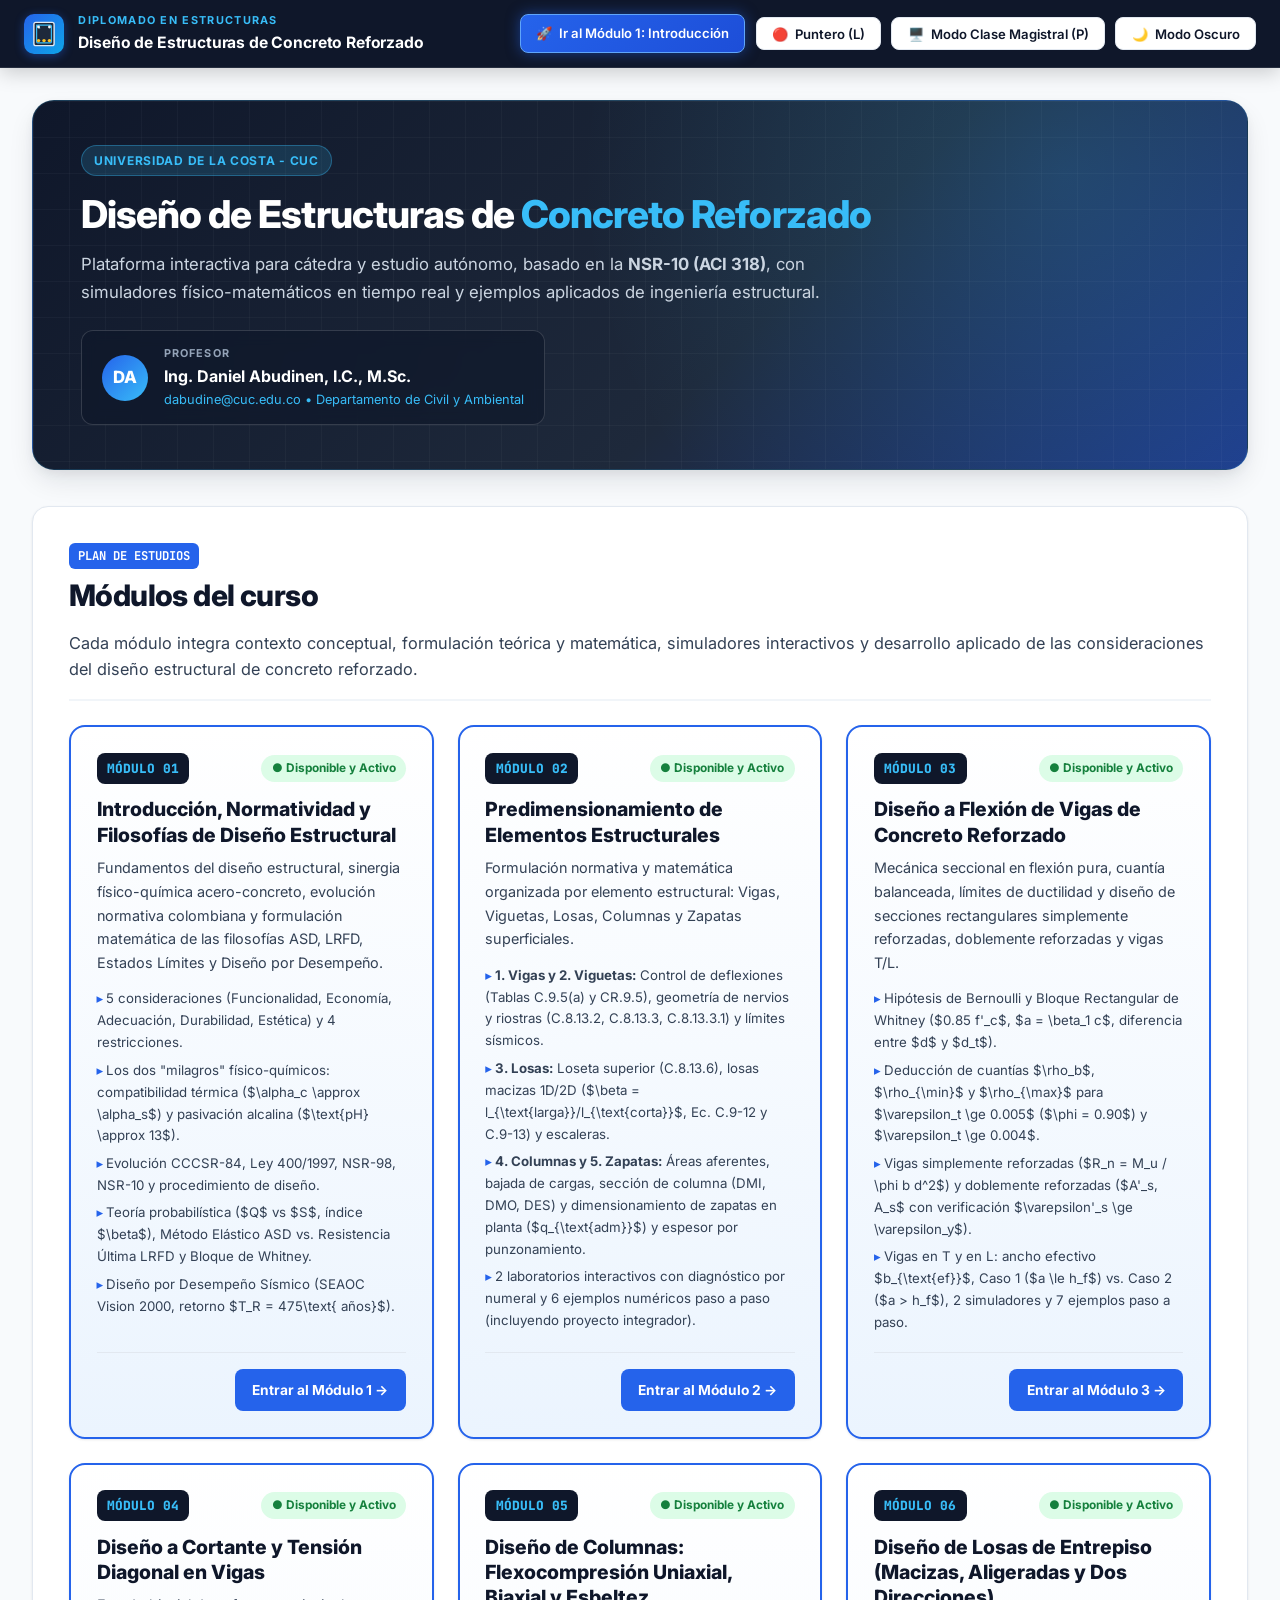
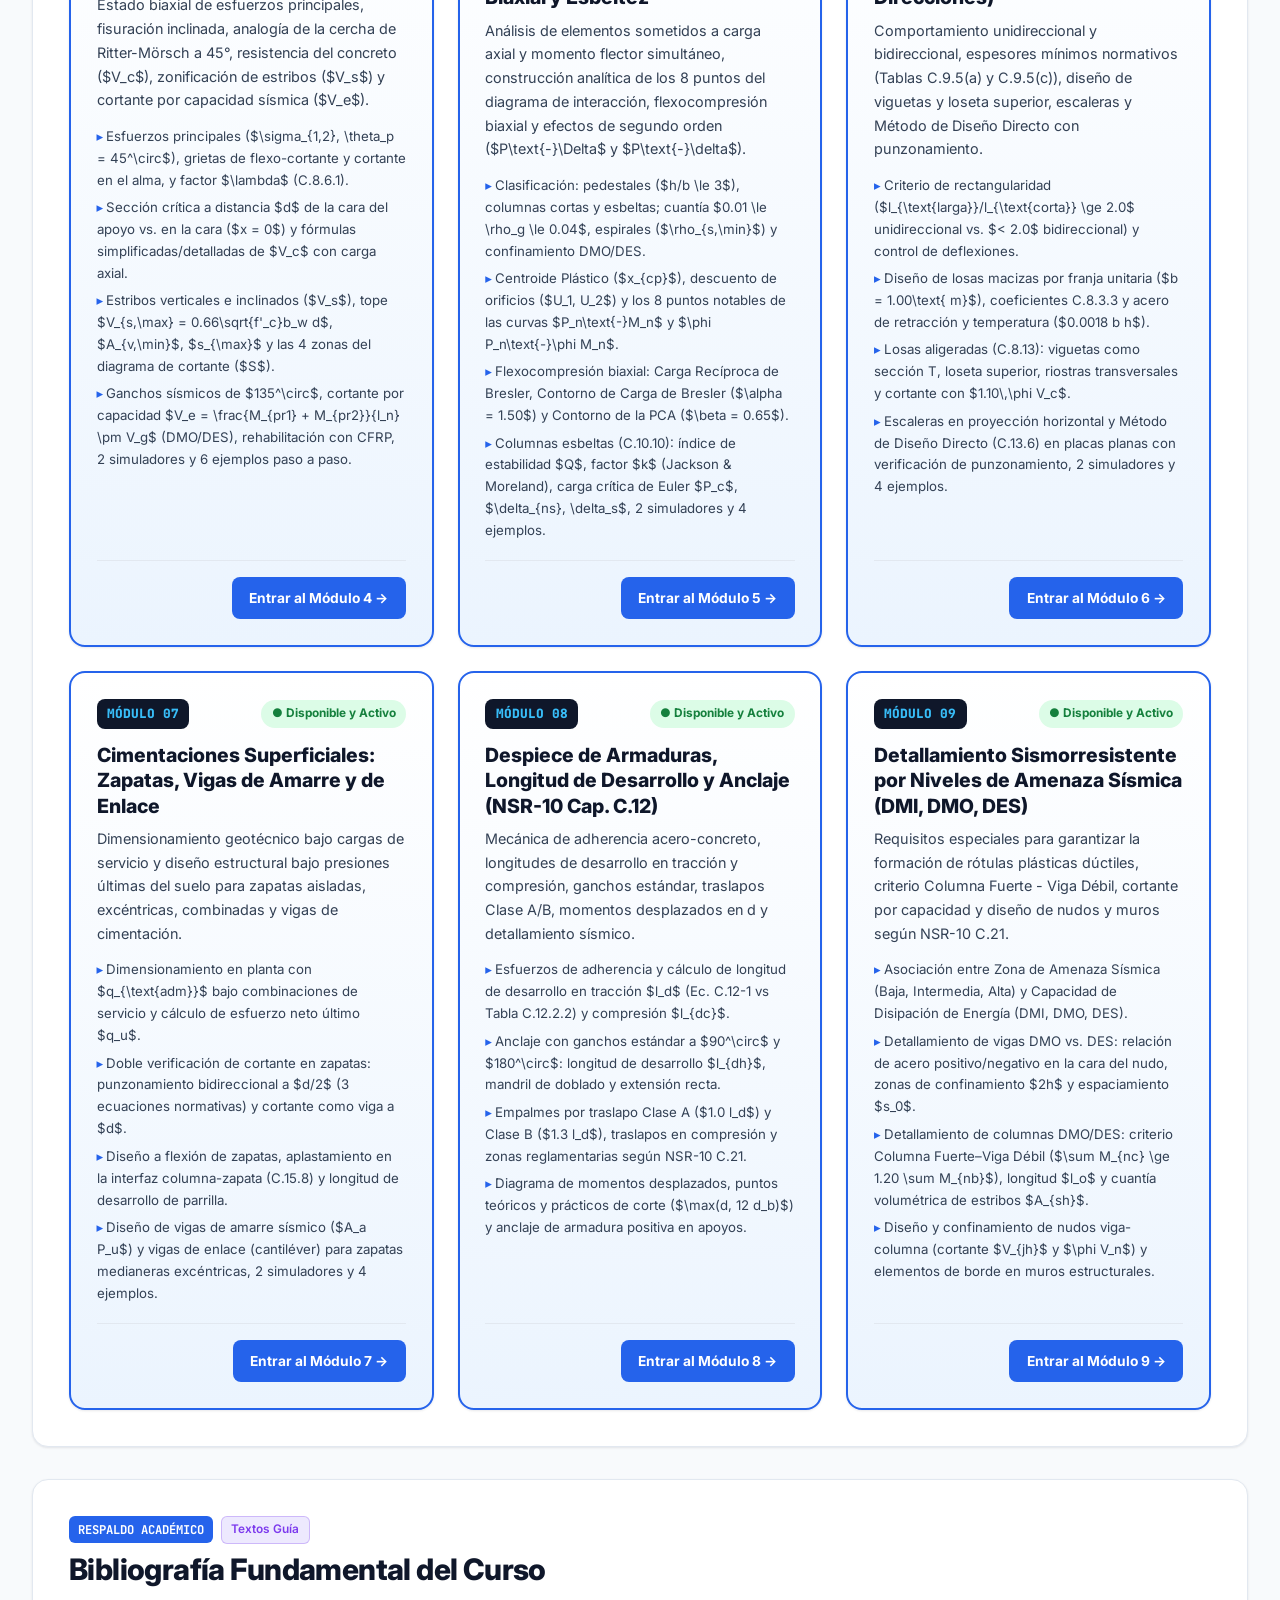
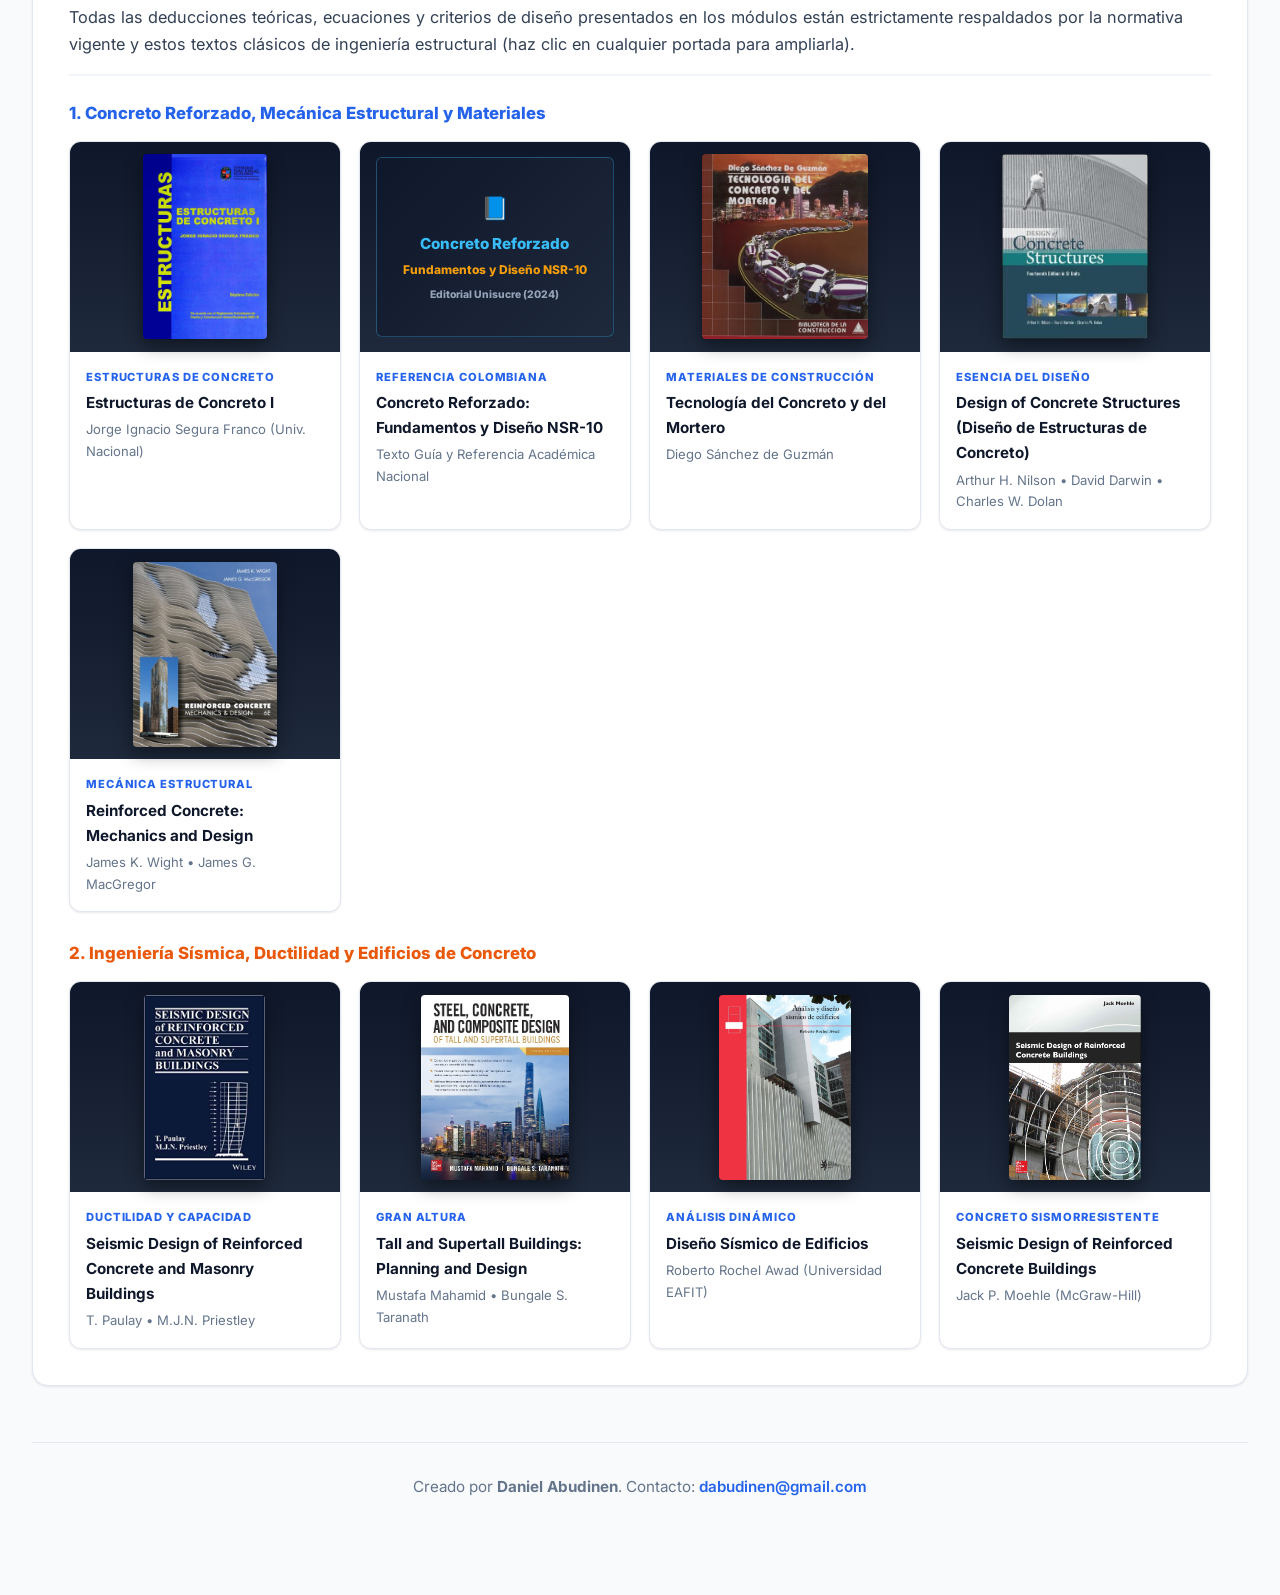
==== index.html @ afd96738 "Mejoras en Módulos 3 y 4" ====
<!DOCTYPE html>
<html lang="es">
<head>
  <meta charset="UTF-8" />
  <meta name="viewport" content="width=device-width, initial-scale=1.0" />
  <title>Diplomado en Diseño Estructural de Concreto Reforzado | Prof. Daniel Abudinen</title>
  <!-- Google Fonts: Inter & JetBrains Mono -->
  <link rel="preconnect" href="https://fonts.googleapis.com" />
  <link rel="preconnect" href="https://fonts.gstatic.com" crossorigin />
  <link href="https://fonts.googleapis.com/css2?family=Inter:wght@400;500;600;700;800&family=JetBrains+Mono:wght@500;700&display=swap" rel="stylesheet" />
  <!-- KaTeX para ecuaciones matemáticas tipográficas -->
  <link rel="stylesheet" href="https://cdn.jsdelivr.net/npm/katex@0.16.11/dist/katex.min.css" />
  <script defer src="https://cdn.jsdelivr.net/npm/katex@0.16.11/dist/katex.min.js"></script>
  <script defer src="https://cdn.jsdelivr.net/npm/katex@0.16.11/dist/contrib/auto-render.min.js"></script>
  <!-- Estilos del Sistema de Diseño -->
  <link rel="stylesheet" href="assets/css/styles.css" />
  <!-- Favicon e Iconografía Web -->
  <link rel="icon" type="image/png" sizes="32x32" href="[data-uri]" />
  <link rel="icon" type="image/png" sizes="32x32" href="assets/img/favicon-32x32.png?v=3" />
  <link rel="icon" type="image/png" sizes="16x16" href="assets/img/favicon-16x16.png?v=3" />
  <link rel="icon" type="image/svg+xml" href="assets/img/favicon.svg?v=3" />
  <link rel="apple-touch-icon" sizes="180x180" href="assets/img/apple-touch-icon.png?v=3" />
  <link rel="shortcut icon" href="favicon.ico?v=3" />
</head>
<body>
  <div id="reading-progress" class="reading-progress"></div>

  <!-- BARRA SUPERIOR GLOBAL -->
  <header class="topbar">
    <div class="topbar-brand">
      <div class="topbar-logo" title="Sección de Viga de Concreto Reforzado">
        <svg width="28" height="28" viewBox="0 0 36 36" fill="none" xmlns="http://www.w3.org/2000/svg">
          <!-- Contorno de concreto de la viga -->
          <rect x="5" y="3" width="26" height="30" rx="2.5" fill="#1E293B" stroke="#E2E8F0" stroke-width="1.8"/>
          <!-- Estribo de confinamiento -->
          <rect x="8.5" y="6.5" width="19" height="23" rx="1.5" stroke="#38BDF8" stroke-width="1.5"/>
          <!-- Gancho sísmico a 135° -->
          <line x1="8.5" y1="6.5" x2="12.5" y2="10.5" stroke="#38BDF8" stroke-width="1.5" stroke-linecap="round"/>
          <!-- Barras superiores (compresión) -->
          <circle cx="11" cy="9" r="1.8" fill="#F8FAFC"/>
          <circle cx="25" cy="9" r="1.8" fill="#F8FAFC"/>
          <!-- Barras inferiores (tracción) -->
          <circle cx="11" cy="26.5" r="2.2" fill="#FBBF24"/>
          <circle cx="18" cy="26.5" r="2.2" fill="#FBBF24"/>
          <circle cx="25" cy="26.5" r="2.2" fill="#FBBF24"/>
        </svg>
      </div>
      <div class="topbar-title-group">
        <span class="topbar-eyebrow">Diplomado en Estructuras</span>
        <span class="topbar-title">Diseño de Estructuras de Concreto Reforzado</span>
      </div>
    </div>
    <div class="topbar-actions">
      <a href="modulos/modulo-01-introduccion.html" class="btn-control active-mode">
        <span>🚀</span> Ir al Módulo 1: Introducción
      </a>
      <button id="btn-laser" class="btn-control" onclick="toggleLaser()" title="Puntero láser para clase (Tecla L)">
        <span>🔴</span> Puntero (L)
      </button>
      <button id="btn-presentation" class="btn-control" onclick="togglePresentationMode()" title="Activar vista de láminas para proyector (Tecla P)">
        <span>🖥️</span> Modo Clase Magistral (P)
      </button>
      <button id="btn-theme" class="btn-control" onclick="toggleTheme()">
        <span>🌙</span> Modo Oscuro
      </button>
    </div>
  </header>

  <main class="hub-container">
    <!-- HERO INSTITUCIONAL -->
    <section class="hero-banner">
      <div class="hero-grid hero-single">
        <div>
          <div class="hero-badge-row">
            <span class="hero-badge">Universidad de la Costa - CUC</span>
          </div>
          <h1 class="hero-title">
            Diseño de Estructuras de <span>Concreto Reforzado</span>
          </h1>
          <p class="hero-subtitle">
            Plataforma interactiva para cátedra y estudio autónomo, basado en la <strong>NSR-10 (ACI 318)</strong>, con simuladores físico-matemáticos en tiempo real y ejemplos aplicados de ingeniería estructural.
          </p>
          <div style="display: flex; flex-wrap: wrap; gap: 1rem; align-items: center;">
            <div class="professor-card">
              <div class="professor-avatar">DA</div>
              <div class="professor-info">
                <span class="professor-label">Profesor</span>
                <span class="professor-name">Ing. Daniel Abudinen, I.C., M.Sc.</span>
                <span class="professor-inst">dabudine@cuc.edu.co • Departamento de Civil y Ambiental</span>
              </div>
            </div>
          </div>
        </div>
      </div>
    </section>

    <!-- MAPA CURRICULAR DE LOS 9 MÓDULOS -->
    <section class="lesson-section" id="modulos-curso">
      <div class="section-header">
        <div>
          <div class="section-tag-row">
            <span class="section-num-badge">PLAN DE ESTUDIOS</span>
          </div>
          <h2 class="section-title">Módulos del curso</h2>
          <p class="section-lead" style="margin-bottom: 0;">
            Cada módulo integra contexto conceptual, formulación teórica y matemática, simuladores interactivos y desarrollo aplicado de las consideraciones del diseño estructural de concreto reforzado.
          </p>
        </div>
        
      </div>

      <div class="modules-grid">
        <!-- MÓDULO 1 -->
        <article class="module-card featured">
          <div>
            <div class="module-card-top">
              <span class="module-number">MÓDULO 01</span>
              <span class="module-status status-ready">● Disponible y Activo</span>
            </div>
            <h3 class="module-card-title" style="margin-top: 0.85rem;">
              Introducción, Normatividad y Filosofías de Diseño Estructural
            </h3>
            <p class="module-card-desc" style="margin: 0.5rem 0 0.85rem;">
              Fundamentos del diseño estructural, sinergia físico-química acero-concreto, evolución normativa colombiana y formulación matemática de las filosofías ASD, LRFD, Estados Límites y Diseño por Desempeño.
            </p>
            <ul class="module-topics">
              <li>5 consideraciones (Funcionalidad, Economía, Adecuación, Durabilidad, Estética) y 4 restricciones.</li>
              <li>Los dos "milagros" físico-químicos: compatibilidad térmica ($\alpha_c \approx \alpha_s$) y pasivación alcalina ($\text{pH} \approx 13$).</li>
              <li>Evolución CCCSR-84, Ley 400/1997, NSR-98, NSR-10 y procedimiento de diseño.</li>
              <li>Teoría probabilística ($Q$ vs $S$, índice $\beta$), Método Elástico ASD vs. Resistencia Última LRFD y Bloque de Whitney.</li>
              <li>Diseño por Desempeño Sísmico (SEAOC Vision 2000, retorno $T_R = 475\text{ años}$).</li>
            </ul>
          </div>
          <div class="module-card-footer" style="justify-content: flex-end;">
            <a href="modulos/modulo-01-introduccion.html" class="btn-primary">Entrar al Módulo 1 →</a>
          </div>
        </article>

        <!-- MÓDULO 2 -->
        <article class="module-card featured">
          <div>
            <div class="module-card-top">
              <span class="module-number">MÓDULO 02</span>
              <span class="module-status status-ready">● Disponible y Activo</span>
            </div>
            <h3 class="module-card-title" style="margin-top: 0.85rem;">
              Predimensionamiento de Elementos Estructurales
            </h3>
            <p class="module-card-desc" style="margin: 0.5rem 0 0.85rem;">
              Formulación normativa y matemática organizada por elemento estructural: Vigas, Viguetas, Losas, Columnas y Zapatas superficiales.
            </p>
            <ul class="module-topics">
              <li><strong>1. Vigas y 2. Viguetas:</strong> Control de deflexiones (Tablas C.9.5(a) y CR.9.5), geometría de nervios y riostras (C.8.13.2, C.8.13.3, C.8.13.3.1) y límites sísmicos.</li>
              <li><strong>3. Losas:</strong> Loseta superior (C.8.13.6), losas macizas 1D/2D ($\beta = l_{\text{larga}}/l_{\text{corta}}$, Ec. C.9-12 y C.9-13) y escaleras.</li>
              <li><strong>4. Columnas y 5. Zapatas:</strong> Áreas aferentes, bajada de cargas, sección de columna (DMI, DMO, DES) y dimensionamiento de zapatas en planta ($q_{\text{adm}}$) y espesor por punzonamiento.</li>
              <li>2 laboratorios interactivos con diagnóstico por numeral y 6 ejemplos numéricos paso a paso (incluyendo proyecto integrador).</li>
            </ul>
          </div>
          <div class="module-card-footer" style="justify-content: flex-end;">
            <a href="modulos/modulo-02-predimensionamiento.html" class="btn-primary">Entrar al Módulo 2 →</a>
          </div>
        </article>

        <!-- MÓDULO 3 -->
        <article class="module-card featured">
          <div>
            <div class="module-card-top">
              <span class="module-number">MÓDULO 03</span>
              <span class="module-status status-ready">● Disponible y Activo</span>
            </div>
            <h3 class="module-card-title" style="margin-top: 0.85rem;">
              Diseño a Flexión de Vigas de Concreto Reforzado
            </h3>
            <p class="module-card-desc" style="margin: 0.5rem 0 0.85rem;">
              Mecánica seccional en flexión pura, cuantía balanceada, límites de ductilidad y diseño de secciones rectangulares simplemente reforzadas, doblemente reforzadas y vigas T/L.
            </p>
            <ul class="module-topics">
              <li>Hipótesis de Bernoulli y Bloque Rectangular de Whitney ($0.85 f'_c$, $a = \beta_1 c$, diferencia entre $d$ y $d_t$).</li>
              <li>Deducción de cuantías $\rho_b$, $\rho_{\min}$ y $\rho_{\max}$ para $\varepsilon_t \ge 0.005$ ($\phi = 0.90$) y $\varepsilon_t \ge 0.004$.</li>
              <li>Vigas simplemente reforzadas ($R_n = M_u / \phi b d^2$) y doblemente reforzadas ($A'_s, A_s$ con verificación $\varepsilon'_s \ge \varepsilon_y$).</li>
              <li>Vigas en T y en L: ancho efectivo $b_{\text{ef}}$, Caso 1 ($a \le h_f$) vs. Caso 2 ($a > h_f$), 2 simuladores y 7 ejemplos paso a paso.</li>
            </ul>
          </div>
          <div class="module-card-footer" style="justify-content: flex-end;">
            <a href="modulos/modulo-03-flexion-vigas.html" class="btn-primary">Entrar al Módulo 3 →</a>
          </div>
        </article>

        <!-- MÓDULO 4 -->
        <article class="module-card featured">
          <div>
            <div class="module-card-top">
              <span class="module-number">MÓDULO 04</span>
              <span class="module-status status-ready">● Disponible y Activo</span>
            </div>
            <h3 class="module-card-title" style="margin-top: 0.85rem;">
              Diseño a Cortante y Tensión Diagonal en Vigas
            </h3>
            <p class="module-card-desc" style="margin: 0.5rem 0 0.85rem;">
              Estado biaxial de esfuerzos principales, fisuración inclinada, analogía de la cercha de Ritter-Mörsch a 45°, resistencia del concreto ($V_c$), zonificación de estribos ($V_s$) y cortante por capacidad sísmica ($V_e$).
            </p>
            <ul class="module-topics">
              <li>Esfuerzos principales ($\sigma_{1,2}, \theta_p = 45^\circ$), grietas de flexo-cortante y cortante en el alma, y factor $\lambda$ (C.8.6.1).</li>
              <li>Sección crítica a distancia $d$ de la cara del apoyo vs. en la cara ($x = 0$) y fórmulas simplificadas/detalladas de $V_c$ con carga axial.</li>
              <li>Estribos verticales e inclinados ($V_s$), tope $V_{s,\max} = 0.66\sqrt{f'_c}b_w d$, $A_{v,\min}$, $s_{\max}$ y las 4 zonas del diagrama de cortante ($S$).</li>
              <li>Ganchos sísmicos de $135^\circ$, cortante por capacidad $V_e = \frac{M_{pr1} + M_{pr2}}{l_n} \pm V_g$ (DMO/DES), rehabilitación con CFRP, 2 simuladores y 6 ejemplos paso a paso.</li>
            </ul>
          </div>
          <div class="module-card-footer" style="justify-content: flex-end;">
            <a href="modulos/modulo-04-cortante-vigas.html" class="btn-primary">Entrar al Módulo 4 →</a>
          </div>
        </article>

        <!-- MÓDULO 5 -->
        <article class="module-card featured">
          <div>
            <div class="module-card-top">
              <span class="module-number">MÓDULO 05</span>
              <span class="module-status status-ready">● Disponible y Activo</span>
            </div>
            <h3 class="module-card-title" style="margin-top: 0.85rem;">
              Diseño de Columnas: Flexocompresión Uniaxial, Biaxial y Esbeltez
            </h3>
            <p class="module-card-desc" style="margin: 0.5rem 0 0.85rem;">
              Análisis de elementos sometidos a carga axial y momento flector simultáneo, construcción analítica de los 8 puntos del diagrama de interacción, flexocompresión biaxial y efectos de segundo orden ($P\text{-}\Delta$ y $P\text{-}\delta$).
            </p>
            <ul class="module-topics">
              <li>Clasificación: pedestales ($h/b \le 3$), columnas cortas y esbeltas; cuantía $0.01 \le \rho_g \le 0.04$, espirales ($\rho_{s,\min}$) y confinamiento DMO/DES.</li>
              <li>Centroide Plástico ($x_{cp}$), descuento de orificios ($U_1, U_2$) y los 8 puntos notables de las curvas $P_n\text{-}M_n$ y $\phi P_n\text{-}\phi M_n$.</li>
              <li>Flexocompresión biaxial: Carga Recíproca de Bresler, Contorno de Carga de Bresler ($\alpha = 1.50$) y Contorno de la PCA ($\beta = 0.65$).</li>
              <li>Columnas esbeltas (C.10.10): índice de estabilidad $Q$, factor $k$ (Jackson &amp; Moreland), carga crítica de Euler $P_c$, $\delta_{ns}, \delta_s$, 2 simuladores y 4 ejemplos.</li>
            </ul>
          </div>
          <div class="module-card-footer" style="justify-content: flex-end;">
            <a href="modulos/modulo-05-columnas.html" class="btn-primary">Entrar al Módulo 5 →</a>
          </div>
        </article>

        <!-- MÓDULO 6 -->
        <article class="module-card featured">
          <div>
            <div class="module-card-top">
              <span class="module-number">MÓDULO 06</span>
              <span class="module-status status-ready">● Disponible y Activo</span>
            </div>
            <h3 class="module-card-title" style="margin-top: 0.85rem;">
              Diseño de Losas de Entrepiso (Macizas, Aligeradas y Dos Direcciones)
            </h3>
            <p class="module-card-desc" style="margin: 0.5rem 0 0.85rem;">
              Comportamiento unidireccional y bidireccional, espesores mínimos normativos (Tablas C.9.5(a) y C.9.5(c)), diseño de viguetas y loseta superior, escaleras y Método de Diseño Directo con punzonamiento.
            </p>
            <ul class="module-topics">
              <li>Criterio de rectangularidad ($l_{\text{larga}}/l_{\text{corta}} \ge 2.0$ unidireccional vs. $< 2.0$ bidireccional) y control de deflexiones.</li>
              <li>Diseño de losas macizas por franja unitaria ($b = 1.00\text{ m}$), coeficientes C.8.3.3 y acero de retracción y temperatura ($0.0018 b h$).</li>
              <li>Losas aligeradas (C.8.13): viguetas como sección T, loseta superior, riostras transversales y cortante con $1.10\,\phi V_c$.</li>
              <li>Escaleras en proyección horizontal y Método de Diseño Directo (C.13.6) en placas planas con verificación de punzonamiento, 2 simuladores y 4 ejemplos.</li>
            </ul>
          </div>
          <div class="module-card-footer" style="justify-content: flex-end;">
            <a href="modulos/modulo-06-losas.html" class="btn-primary">Entrar al Módulo 6 →</a>
          </div>
        </article>

        <!-- MÓDULO 7 -->
        <article class="module-card featured">
          <div>
            <div class="module-card-top">
              <span class="module-number">MÓDULO 07</span>
              <span class="module-status status-ready">● Disponible y Activo</span>
            </div>
            <h3 class="module-card-title" style="margin-top: 0.85rem;">
              Cimentaciones Superficiales: Zapatas, Vigas de Amarre y de Enlace
            </h3>
            <p class="module-card-desc" style="margin: 0.5rem 0 0.85rem;">
              Dimensionamiento geotécnico bajo cargas de servicio y diseño estructural bajo presiones últimas del suelo para zapatas aisladas, excéntricas, combinadas y vigas de cimentación.
            </p>
            <ul class="module-topics">
              <li>Dimensionamiento en planta con $q_{\text{adm}}$ bajo combinaciones de servicio y cálculo de esfuerzo neto último $q_u$.</li>
              <li>Doble verificación de cortante en zapatas: punzonamiento bidireccional a $d/2$ (3 ecuaciones normativas) y cortante como viga a $d$.</li>
              <li>Diseño a flexión de zapatas, aplastamiento en la interfaz columna-zapata (C.15.8) y longitud de desarrollo de parrilla.</li>
              <li>Diseño de vigas de amarre sísmico ($A_a P_u$) y vigas de enlace (cantiléver) para zapatas medianeras excéntricas, 2 simuladores y 4 ejemplos.</li>
            </ul>
          </div>
          <div class="module-card-footer" style="justify-content: flex-end;">
            <a href="modulos/modulo-07-cimentaciones.html" class="btn-primary">Entrar al Módulo 7 →</a>
          </div>
        </article>

        <!-- MÓDULO 8 -->
        <article class="module-card featured">
          <div>
            <div class="module-card-top">
              <span class="module-number">MÓDULO 08</span>
              <span class="module-status status-ready">● Disponible y Activo</span>
            </div>
            <h3 class="module-card-title" style="margin-top: 0.85rem;">
              Despiece de Armaduras, Longitud de Desarrollo y Anclaje (NSR-10 Cap. C.12)
            </h3>
            <p class="module-card-desc" style="margin: 0.5rem 0 0.85rem;">
              Mecánica de adherencia acero-concreto, longitudes de desarrollo en tracción y compresión, ganchos estándar, traslapos Clase A/B, momentos desplazados en d y detallamiento sísmico.
            </p>
            <ul class="module-topics">
              <li>Esfuerzos de adherencia y cálculo de longitud de desarrollo en tracción $l_d$ (Ec. C.12-1 vs Tabla C.12.2.2) y compresión $l_{dc}$.</li>
              <li>Anclaje con ganchos estándar a $90^\circ$ y $180^\circ$: longitud de desarrollo $l_{dh}$, mandril de doblado y extensión recta.</li>
              <li>Empalmes por traslapo Clase A ($1.0 l_d$) y Clase B ($1.3 l_d$), traslapos en compresión y zonas reglamentarias según NSR-10 C.21.</li>
              <li>Diagrama de momentos desplazados, puntos teóricos y prácticos de corte ($\max(d, 12 d_b)$) y anclaje de armadura positiva en apoyos.</li>
            </ul>
          </div>
          <div class="module-card-footer" style="justify-content: flex-end;">
            <a href="modulos/modulo-08-despiece.html" class="btn-primary">Entrar al Módulo 8 →</a>
          </div>
        </article>

        <!-- MÓDULO 9 -->
        <article class="module-card featured">
          <div>
            <div class="module-card-top">
              <span class="module-number">MÓDULO 09</span>
              <span class="module-status status-ready">● Disponible y Activo</span>
            </div>
            <h3 class="module-card-title" style="margin-top: 0.85rem;">
              Detallamiento Sismorresistente por Niveles de Amenaza Sísmica (DMI, DMO, DES)
            </h3>
            <p class="module-card-desc" style="margin: 0.5rem 0 0.85rem;">
              Requisitos especiales para garantizar la formación de rótulas plásticas dúctiles, criterio Columna Fuerte - Viga Débil, cortante por capacidad y diseño de nudos y muros según NSR-10 C.21.
            </p>
            <ul class="module-topics">
              <li>Asociación entre Zona de Amenaza Sísmica (Baja, Intermedia, Alta) y Capacidad de Disipación de Energía (DMI, DMO, DES).</li>
              <li>Detallamiento de vigas DMO vs. DES: relación de acero positivo/negativo en la cara del nudo, zonas de confinamiento $2h$ y espaciamiento $s_0$.</li>
              <li>Detallamiento de columnas DMO/DES: criterio Columna Fuerte–Viga Débil ($\sum M_{nc} \ge 1.20 \sum M_{nb}$), longitud $l_o$ y cuantía volumétrica de estribos $A_{sh}$.</li>
              <li>Diseño y confinamiento de nudos viga-columna (cortante $V_{jh}$ y $\phi V_n$) y elementos de borde en muros estructurales.</li>
            </ul>
          </div>
          <div class="module-card-footer" style="justify-content: flex-end;">
            <a href="modulos/modulo-09-sismico.html" class="btn-primary">Entrar al Módulo 9 →</a>
          </div>
        </article>
      </div>
    </section>

    <!-- BIBLIOGRAFÍA OFICIAL EXTRAÍDA DEL PPTX -->
    <section class="lesson-section" id="bibliografia-oficial">
      <div class="section-header">
        <div>
          <div class="section-tag-row">
            <span class="section-num-badge">RESPALDO ACADÉMICO</span>
            <span class="ref-badge">Textos Guía</span>
          </div>
          <h2 class="section-title">Bibliografía Fundamental del Curso</h2>
          <p class="section-lead" style="margin-bottom: 0;">
            Todas las deducciones teóricas, ecuaciones y criterios de diseño presentados en los módulos están estrictamente respaldados por la normativa vigente y estos textos clásicos de ingeniería estructural (haz clic en cualquier portada para ampliarla).
          </p>
        </div>
      </div>

      <h3 style="font-size: 1.05rem; font-weight: 800; margin-bottom: 0.85rem; color: var(--primary);">
        1. Concreto Reforzado, Mecánica Estructural y Materiales
      </h3>
      <div class="grid-4" style="margin-bottom: 1.75rem;">
        <div class="book-card">
          <div class="book-cover-wrap">
            <img src="assets/img/mod01/image2.jpeg" alt="Estructuras de Concreto - Jorge Ignacio Segura Franco" />
          </div>
          <div class="book-meta">
            <span class="book-category">Estructuras de Concreto</span>
            <span class="book-title">Estructuras de Concreto I</span>
            <span class="book-author">Jorge Ignacio Segura Franco (Univ. Nacional)</span>
          </div>
        </div>

        <div class="book-card">
          <div class="book-cover-wrap">
            <div style="background: linear-gradient(135deg, #0f172a, #1e293b); width: 100%; height: 180px; display: flex; flex-direction: column; align-items: center; justify-content: center; color: #38bdf8; font-weight: 800; font-size: 0.95rem; text-align: center; padding: 12px; border-radius: 6px; border: 1px solid rgba(56,189,248,0.3);">
              <span style="font-size: 1.4rem; margin-bottom: 4px;">📘</span>
              Concreto Reforzado<br>
              <span style="font-size: 0.75rem; color: #f59e0b; margin-top: 4px;">Fundamentos y Diseño NSR-10</span>
              <span style="font-size: 0.65rem; color: #94a3b8; margin-top: 6px;">Editorial Unisucre (2024)</span>
            </div>
          </div>
          <div class="book-meta">
            <span class="book-category">Referencia Colombiana</span>
            <span class="book-title">Concreto Reforzado: Fundamentos y Diseño NSR-10</span>
            <span class="book-author">Texto Guía y Referencia Académica Nacional</span>
          </div>
        </div>

        <div class="book-card">
          <div class="book-cover-wrap">
            <img src="assets/img/mod01/image3.jpeg" alt="Tecnología del Concreto - Diego Sánchez de Guzmán" />
          </div>
          <div class="book-meta">
            <span class="book-category">Materiales de Construcción</span>
            <span class="book-title">Tecnología del Concreto y del Mortero</span>
            <span class="book-author">Diego Sánchez de Guzmán</span>
          </div>
        </div>

        <div class="book-card">
          <div class="book-cover-wrap">
            <img src="assets/img/mod01/image4.jpeg" alt="Design of Concrete Structures - Nilson, Darwin, Dolan" />
          </div>
          <div class="book-meta">
            <span class="book-category">Esencia del Diseño</span>
            <span class="book-title">Design of Concrete Structures (Diseño de Estructuras de Concreto)</span>
            <span class="book-author">Arthur H. Nilson • David Darwin • Charles W. Dolan</span>
          </div>
        </div>

        <div class="book-card">
          <div class="book-cover-wrap">
            <img src="assets/img/mod01/image5.jpeg" alt="Reinforced Concrete Mechanics and Design - Wight & MacGregor" />
          </div>
          <div class="book-meta">
            <span class="book-category">Mecánica Estructural</span>
            <span class="book-title">Reinforced Concrete: Mechanics and Design</span>
            <span class="book-author">James K. Wight • James G. MacGregor</span>
          </div>
        </div>
      </div>

      <h3 style="font-size: 1.05rem; font-weight: 800; margin-bottom: 0.85rem; color: var(--amber);">
        2. Ingeniería Sísmica, Ductilidad y Edificios de Concreto
      </h3>
      <div class="grid-4">
        <div class="book-card">
          <div class="book-cover-wrap">
            <img src="assets/img/mod01/image7.jpeg" alt="Seismic Design of Reinforced Concrete and Masonry Buildings - Paulay & Priestley" />
          </div>
          <div class="book-meta">
            <span class="book-category">Ductilidad y Capacidad</span>
            <span class="book-title">Seismic Design of Reinforced Concrete and Masonry Buildings</span>
            <span class="book-author">T. Paulay • M.J.N. Priestley</span>
          </div>
        </div>

        <div class="book-card">
          <div class="book-cover-wrap">
            <img src="assets/img/mod01/image6.jpeg" alt="Tall and Supertall Buildings - Mahamid & Taranath" />
          </div>
          <div class="book-meta">
            <span class="book-category">Gran Altura</span>
            <span class="book-title">Tall and Supertall Buildings: Planning and Design</span>
            <span class="book-author">Mustafa Mahamid • Bungale S. Taranath</span>
          </div>
        </div>

        <div class="book-card">
          <div class="book-cover-wrap">
            <img src="assets/img/mod01/image8.jpeg" alt="Diseño Sísmico de Edificios - Roberto Rochel Awad" />
          </div>
          <div class="book-meta">
            <span class="book-category">Análisis Dinámico</span>
            <span class="book-title">Diseño Sísmico de Edificios</span>
            <span class="book-author">Roberto Rochel Awad (Universidad EAFIT)</span>
          </div>
        </div>

        <div class="book-card">
          <div class="book-cover-wrap">
            <img src="assets/img/mod01/image9.png" alt="Seismic Design of Reinforced Concrete Buildings - Jack Moehle" />
          </div>
          <div class="book-meta">
            <span class="book-category">Concreto Sismorresistente</span>
            <span class="book-title">Seismic Design of Reinforced Concrete Buildings</span>
            <span class="book-author">Jack P. Moehle (McGraw-Hill)</span>
          </div>
        </div>
      </div>
    </section>
    <!-- PIE DE PÁGINA -->
    <footer class="hub-footer">
      <p>Creado por <strong>Daniel Abudinen</strong>. Contacto: <a href="mailto:dabudinen@gmail.com">dabudinen@gmail.com</a></p>
    </footer>
  </main>

  <!-- HUD FLOTANTE PARA MODO PRESENTACIÓN -->
  <div class="presentation-HUD">
    <button class="hud-btn" onclick="prevSlide()">← Anterior</button>
    <span id="hud-slide-counter" class="hud-counter">Lámina 1 / 5</span>
    <button class="hud-btn" onclick="nextSlide()">Siguiente →</button>
    <button class="hud-btn" onclick="toggleLaser()" style="background: rgba(225,29,72,0.35);">🔴 Láser (L)</button>
    <button class="hud-btn" onclick="togglePresentationMode()">Salir (Esc)</button>
  </div>

  <script src="assets/js/core.js"></script>
</body>
</html>
---- assets/css/styles.css ----
/* ==========================================================================



   DIPLOMADO EN DISEÑO ESTRUCTURAL DE CONCRETO REFORZADO (NSR-10)



   Prof. Daniel Abudinen, I.C., M.Sc. — Universidad de la Costa (CUC)



   Sistema de Diseño Unificado (Basado en la paleta de 01. Introducción.pptx)



   Soporta: Modo Estudio Autónomo | Modo Clase Magistral (16:9) | Tema Claro/Oscuro



   ========================================================================== */







:root {



  /* Paleta extraída de (Borrador) 01. Introducción.pptx */



  --bg-body: #F8FAFC;



  --bg-surface: #FFFFFF;



  --bg-subtle: #F1F5F9;



  --bg-accent-soft: #EBF4FE;



  --bg-header: #0F172A;



  --bg-header-secondary: #1E293B;







  --text-main: #0F172A;



  --text-secondary: #334155;



  --text-muted: #64748B;



  --text-on-dark: #F8FAFC;







  --border-color: #E2E8F0;



  --border-strong: #CBD5E1;







  /* Colores Técnicos y Semánticos del PPTX */



  --primary: #2563EB;



  --primary-dark: #1D4ED8;



  --primary-light: #DBEAFE;



  --primary-border: #93C5FD;







  --cyan: #0EA5E9;



  --cyan-light: #E0F2FE;







  --amber: #EA580C;



  --amber-warn: #D97706;



  --amber-light: #FFEDD5;







  --emerald: #16A34A;



  --emerald-dark: #15803D;



  --emerald-light: #DCFCE7;







  --rose: #E11D48;



  --rose-dark: #DC2626;



  --rose-light: #FFE4E6;







  --violet: #7C3AED;



  --violet-light: #EDE9FE;







  /* Sombras y Geometría */



  --shadow-sm: 0 1px 3px rgba(15, 23, 42, 0.06), 0 1px 2px rgba(15, 23, 42, 0.04);



  --shadow-md: 0 4px 12px -2px rgba(15, 23, 42, 0.08), 0 2px 6px -1px rgba(15, 23, 42, 0.04);



  --shadow-lg: 0 12px 28px -4px rgba(15, 23, 42, 0.12), 0 4px 12px -2px rgba(15, 23, 42, 0.06);



  --radius-sm: 8px;



  --radius-md: 12px;



  --radius-lg: 16px;



  --radius-xl: 22px;







  /* Tipografía */



  --font-sans: 'Inter', 'Segoe UI', system-ui, -apple-system, sans-serif;



  --font-mono: 'JetBrains Mono', 'Fira Code', Consolas, monospace;







  /* Layout */



  --sidebar-width: 290px;



  --topbar-height: 68px;



}







[data-theme="dark"] {



  --bg-body: #0B1120;



  --bg-surface: #131C31;



  --bg-subtle: #1E293B;



  --bg-accent-soft: #172554;



  --bg-header: #070B14;



  --bg-header-secondary: #0F172A;







  --text-main: #F1F5F9;



  --text-secondary: #CBD5E1;



  --text-muted: #94A3B8;







  --border-color: #1E293B;



  --border-strong: #334155;







  --primary: #3B82F6;



  --primary-dark: #60A5FA;



  --primary-light: rgba(37, 99, 235, 0.2);



  --primary-border: #1D4ED8;







  --cyan-light: rgba(14, 165, 233, 0.15);



  --amber-light: rgba(234, 88, 12, 0.18);



  --emerald-light: rgba(22, 163, 74, 0.18);



  --rose-light: rgba(225, 29, 72, 0.18);



  --violet-light: rgba(124, 58, 237, 0.18);







  --shadow-sm: 0 1px 3px rgba(0, 0, 0, 0.35);



  --shadow-md: 0 6px 16px rgba(0, 0, 0, 0.45);



  --shadow-lg: 0 16px 36px rgba(0, 0, 0, 0.6);



}







/* ==========================================================================



   RESET Y BASE



   ========================================================================== */



*, *::before, *::after {



  box-sizing: border-box;



  margin: 0;



  padding: 0;



}







html {



  scroll-behavior: smooth;



  scroll-padding-top: calc(var(--topbar-height) + 24px);



  font-size: 16px;



}







body {



  font-family: var(--font-sans);



  background-color: var(--bg-body);



  color: var(--text-main);



  line-height: 1.65;



  transition: background-color 0.25s ease, color 0.25s ease;



  overflow-x: hidden;



}







a {



  color: var(--primary);



  text-decoration: none;



  transition: color 0.2s ease;



}







a:hover {



  color: var(--primary-dark);



}







img {



  max-width: 100%;



  height: auto;



  display: block;



}







/* ==========================================================================



   BARRA SUPERIOR GLOBAL (TOPBAR)



   ========================================================================== */



.topbar {



  position: sticky;



  top: 0;



  z-index: 1000;



  height: var(--topbar-height);



  background: var(--bg-header);



  color: var(--text-on-dark);



  border-bottom: 1px solid rgba(255, 255, 255, 0.1);



  display: flex;



  align-items: center;



  justify-content: space-between;



  padding: 0 1.5rem;



  box-shadow: 0 4px 20px rgba(0, 0, 0, 0.2);



}







.topbar-brand {



  display: flex;



  align-items: center;



  gap: 0.9rem;



}







.topbar-logo {



  width: 40px;



  height: 40px;



  border-radius: 10px;



  background: linear-gradient(135deg, var(--primary), var(--cyan));



  display: flex;



  align-items: center;



  justify-content: center;



  font-weight: 800;



  font-size: 1.1rem;



  color: #fff;



  letter-spacing: -0.5px;



  box-shadow: 0 2px 10px rgba(37, 99, 235, 0.45);



  flex-shrink: 0;



}







.topbar-title-group {



  display: flex;



  flex-direction: column;



}







.topbar-eyebrow {



  font-size: 0.68rem;



  text-transform: uppercase;



  letter-spacing: 0.12em;



  color: #38BDF8;



  font-weight: 700;



}







.topbar-title {



  font-size: 0.98rem;



  font-weight: 700;



  color: #FFFFFF;



  letter-spacing: -0.01em;



}







.topbar-actions {



  display: flex;



  align-items: center;



  gap: 0.65rem;



}







.btn-control {



  display: inline-flex;



  align-items: center;



  gap: 0.45rem;



  background: rgba(255, 255, 255, 0.08);



  color: #E2E8F0;



  border: 1px solid rgba(255, 255, 255, 0.14);



  padding: 0.45rem 0.85rem;



  border-radius: var(--radius-sm);



  font-size: 0.82rem;



  font-weight: 600;



  cursor: pointer;



  transition: all 0.2s ease;



  font-family: inherit;



}







.btn-control:hover {



  background: rgba(255, 255, 255, 0.16);



  color: #FFFFFF;



  border-color: rgba(255, 255, 255, 0.28);



}







.btn-control.active-mode {



  background: linear-gradient(135deg, var(--primary), #1D4ED8);



  color: #FFFFFF;



  border-color: #60A5FA;



  box-shadow: 0 0 14px rgba(37, 99, 235, 0.5);



}







.btn-control.laser-active {



  background: linear-gradient(135deg, var(--rose), #9F1239);



  color: #FFFFFF;



  border-color: #FDA4AF;



  box-shadow: 0 0 14px rgba(225, 29, 72, 0.55);



}







/* Barra de progreso de lectura */



.reading-progress {



  position: fixed;



  top: var(--topbar-height);



  left: 0;



  width: 0%;



  height: 3px;



  background: linear-gradient(90deg, var(--primary), var(--cyan), var(--emerald));



  z-index: 1001;



  transition: width 0.15s ease-out;



}







/* ==========================================================================



   LAYOUT CON BARRA LATERAL (PARA MÓDULOS)



   ========================================================================== */



.workspace-layout {
  display: grid;
  grid-template-columns: var(--sidebar-width) 1fr;
  min-height: calc(100vh - var(--topbar-height));
  transition: grid-template-columns 0.28s cubic-bezier(0.4, 0, 0.2, 1);
}

.sidebar {
  position: sticky;
  top: var(--topbar-height);
  height: calc(100vh - var(--topbar-height));
  background: var(--bg-surface);
  border-right: 1px solid var(--border-color);
  overflow-y: auto;
  padding: 1.25rem 1rem;
  display: flex;
  flex-direction: column;
  gap: 1.25rem;
  width: var(--sidebar-width);
  box-sizing: border-box;
  transition: transform 0.28s ease, opacity 0.2s ease, width 0.28s ease, padding 0.28s ease;
}

/* Estado Colapsado del Menú Lateral */
body.sidebar-collapsed .workspace-layout {
  grid-template-columns: 0px 1fr !important;
}

body.sidebar-collapsed .sidebar {
  width: 0 !important;
  min-width: 0 !important;
  max-width: 0 !important;
  padding: 0 !important;
  border-right: none !important;
  overflow: hidden !important;
  opacity: 0 !important;
  pointer-events: none !important;
  visibility: hidden !important;
  transform: translateX(-100%);
}

/* Botón flotante para expandir el menú cuando está colapsado */
.btn-sidebar-float {
  position: fixed;
  left: 0;
  top: calc(var(--topbar-height) + 16px);
  z-index: 990;
  background: var(--bg-surface);
  color: var(--text-main);
  border: 1px solid var(--border-color);
  border-left: 3px solid var(--primary);
  border-radius: 0 8px 8px 0;
  padding: 0.45rem 0.75rem;
  display: none;
  align-items: center;
  gap: 0.4rem;
  font-size: 0.82rem;
  font-weight: 700;
  cursor: pointer;
  box-shadow: 0 4px 14px rgba(0, 0, 0, 0.12);
  transition: transform 0.18s ease, background 0.18s ease;
}

body.sidebar-collapsed:not(.presentation-mode) .btn-sidebar-float {
  display: inline-flex;
}

.btn-sidebar-float:hover {
  background: var(--primary-light);
  color: var(--primary);
  transform: translateX(4px);
}

/* Barra superior de la barra lateral con botón de colapsar */
.sidebar-top-header {
  display: flex;
  align-items: center;
  justify-content: space-between;
  padding: 0 0.25rem 0.5rem 0.25rem;
  border-bottom: 1px solid var(--border-color);
  margin-bottom: 0.25rem;
}

.sidebar-collapse-badge {
  font-size: 0.72rem;
  font-weight: 800;
  text-transform: uppercase;
  letter-spacing: 0.09em;
  color: var(--text-muted);
}

.btn-sidebar-collapse {
  background: var(--bg-subtle);
  border: 1px solid var(--border-color);
  color: var(--text-secondary);
  border-radius: var(--radius-sm);
  padding: 0.25rem 0.5rem;
  font-size: 0.75rem;
  font-weight: 600;
  cursor: pointer;
  display: inline-flex;
  align-items: center;
  gap: 0.35rem;
  transition: all 0.15s ease;
}

.btn-sidebar-collapse:hover {
  background: var(--primary-light);
  color: var(--primary);
  border-color: var(--primary-border);
}







.sidebar-section-title {



  font-size: 0.72rem;



  font-weight: 800;



  text-transform: uppercase;



  letter-spacing: 0.09em;



  color: var(--text-muted);



  margin-bottom: 0.5rem;



  padding: 0 0.5rem;



}







.toc-list {



  list-style: none;



  display: flex;



  flex-direction: column;



  gap: 0.25rem;



}







.toc-link {



  display: flex;



  align-items: center;



  gap: 0.6rem;



  padding: 0.55rem 0.65rem;



  border-radius: var(--radius-sm);



  font-size: 0.84rem;



  font-weight: 500;



  color: var(--text-secondary);



  transition: all 0.18s ease;



  border-left: 3px solid transparent;



}
.toc-link > span:not(.toc-num) {
  flex: 1;
  min-width: 0;
  line-height: 1.35;
}








.toc-link:hover {



  background: var(--bg-subtle);



  color: var(--primary);



}







.toc-link.active {



  background: var(--bg-accent-soft);



  color: var(--primary);



  font-weight: 700;



  border-left-color: var(--primary);



}







.toc-num {



  font-family: var(--font-mono);



  font-size: 0.73rem;



  font-weight: 700;



  padding: 0.12rem 0.38rem;



  border-radius: 5px;



  background: var(--bg-subtle);



  color: var(--text-muted);



}







.toc-link.active .toc-num {



  background: var(--primary);



  color: #FFFFFF;



}







.module-switcher {



  display: flex;



  flex-direction: column;



  gap: 0.3rem;



}







.module-pill {



  display: flex;



  align-items: center;



  justify-content: space-between;



  padding: 0.45rem 0.65rem;



  border-radius: var(--radius-sm);



  font-size: 0.8rem;



  color: var(--text-secondary);



  background: var(--bg-subtle);



  border: 1px solid var(--border-color);



  transition: all 0.2s ease;



}







.module-pill:hover {



  border-color: var(--primary);



  color: var(--primary);



}







.module-pill.current {



  background: var(--bg-header);



  color: #FFFFFF;



  border-color: var(--primary);



  font-weight: 600;



}







/* ==========================================================================



   CONTENEDOR PRINCIPAL Y HERO INSTITUCIONAL



   ========================================================================== */



.main-content {



  padding: 2rem 2.75rem 4rem;



  max-width: 1360px;



  width: 100%;



  margin: 0 auto;



}







.hub-container {



  max-width: 1380px;



  margin: 0 auto;



  padding: 2rem 2rem 4rem;



}







.hero-banner {



  background: linear-gradient(135deg, #0F172A 0%, #1E293B 60%, #1E3A8A 100%);



  color: #FFFFFF;



  border-radius: var(--radius-xl);



  padding: 2.75rem 3rem;



  position: relative;



  overflow: hidden;



  box-shadow: var(--shadow-lg);



  margin-bottom: 2.25rem;



  border: 1px solid rgba(56, 189, 248, 0.2);



}







.hero-banner::before {



  content: "";



  position: absolute;



  inset: 0;



  background-image:



    radial-gradient(circle at 85% 20%, rgba(56, 189, 248, 0.18), transparent 45%),



    linear-gradient(to right, rgba(255,255,255,0.03) 1px, transparent 1px),



    linear-gradient(to bottom, rgba(255,255,255,0.03) 1px, transparent 1px);



  background-size: 100% 100%, 36px 36px, 36px 36px;



  pointer-events: none;



}







.hero-grid {



  position: relative;



  z-index: 1;



  display: grid;



  grid-template-columns: 1.35fr 0.85fr;



  gap: 2.5rem;



  align-items: center;



}







.hero-grid:has(> :only-child),



.hero-grid.hero-single {



  grid-template-columns: 1fr;



  max-width: 960px;



}







.hero-badge-row {



  display: flex;



  flex-wrap: wrap;



  gap: 0.6rem;



  margin-bottom: 1rem;



}







.hero-badge {



  display: inline-flex;



  align-items: center;



  gap: 0.4rem;



  padding: 0.3rem 0.75rem;



  border-radius: 999px;



  font-size: 0.75rem;



  font-weight: 700;



  text-transform: uppercase;



  letter-spacing: 0.06em;



  background: rgba(56, 189, 248, 0.16);



  color: #38BDF8;



  border: 1px solid rgba(56, 189, 248, 0.35);



}







.hero-badge.norma {



  background: rgba(234, 88, 12, 0.2);



  color: #FDBA74;



  border-color: rgba(234, 88, 12, 0.45);



}







.hero-title {



  font-size: 2.4rem;



  font-weight: 800;



  line-height: 1.15;



  letter-spacing: -0.025em;



  margin-bottom: 0.9rem;



}







.hero-title span {



  color: #38BDF8;



}







.hero-subtitle {



  font-size: 1.05rem;



  color: #CBD5E1;



  margin-bottom: 1.5rem;



  max-width: 68ch;



}







.professor-card {



  display: inline-flex;



  align-items: center;



  gap: 1rem;



  background: rgba(15, 23, 42, 0.65);



  border: 1px solid rgba(255, 255, 255, 0.15);



  padding: 0.85rem 1.25rem;



  border-radius: var(--radius-md);



  backdrop-filter: blur(8px);



}







.professor-avatar {



  width: 46px;



  height: 46px;



  border-radius: 50%;



  background: linear-gradient(135deg, #2563EB, #38BDF8);



  display: flex;



  align-items: center;



  justify-content: center;



  font-weight: 800;



  font-size: 1.05rem;



  color: #FFFFFF;



}







.professor-info {



  display: flex;



  flex-direction: column;



}







.professor-label {



  font-size: 0.68rem;



  text-transform: uppercase;



  letter-spacing: 0.1em;



  color: #94A3B8;



  font-weight: 700;



}







.professor-name {



  font-size: 1rem;



  font-weight: 700;



  color: #FFFFFF;



}







.professor-inst {



  font-size: 0.8rem;



  color: #38BDF8;



}







.hero-visual-box {



  background: rgba(255, 255, 255, 0.05);



  border: 1px solid rgba(255, 255, 255, 0.14);



  border-radius: var(--radius-lg);



  padding: 1rem;



  box-shadow: 0 12px 32px rgba(0, 0, 0, 0.35);



}







.hero-visual-box img {



  border-radius: var(--radius-md);



  width: 100%;



  max-height: 280px;



  object-fit: cover;



}







/* ==========================================================================



   SECCIONES Y LÁMINAS DE CLASE (.lesson-section)



   ========================================================================== */



.chapter-divider {



  background: linear-gradient(135deg, #0F172A, #1E3A8A);



  color: #FFFFFF;



  padding: 1.5rem 2rem;



  border-radius: var(--radius-lg);



  margin: 2.75rem 0 1.5rem;



  display: flex;



  align-items: center;



  justify-content: space-between;



  border-left: 6px solid #38BDF8;



  box-shadow: var(--shadow-md);



}







.chapter-divider-eyebrow {



  font-size: 0.75rem;



  font-weight: 800;



  text-transform: uppercase;



  letter-spacing: 0.14em;



  color: #38BDF8;



  margin-bottom: 0.25rem;



}







.chapter-divider-title {



  font-size: 1.55rem;



  font-weight: 800;



  letter-spacing: -0.02em;



}







.chapter-divider-sub {



  font-size: 0.9rem;



  color: #CBD5E1;



}







.lesson-section {



  background: var(--bg-surface);



  border: 1px solid var(--border-color);



  border-radius: var(--radius-lg);



  padding: 2.25rem;



  margin-bottom: 2rem;



  box-shadow: var(--shadow-sm);



  position: relative;



  transition: transform 0.2s ease, box-shadow 0.2s ease;



}







.section-header {



  display: flex;



  flex-direction: column;



  align-items: stretch;



  gap: 0.6rem;



  margin-bottom: 1.5rem;



  padding-bottom: 1rem;



  border-bottom: 2px solid var(--bg-subtle);



}







.section-tag-row {



  display: flex;



  align-items: center;



  flex-wrap: wrap;



  gap: 0.5rem;



  margin-bottom: 0.45rem;



}







.section-num-badge {



  background: var(--primary);



  color: #FFFFFF;



  font-family: var(--font-mono);



  font-size: 0.76rem;



  font-weight: 700;



  padding: 0.2rem 0.55rem;



  border-radius: 6px;



}







.nsr-badge {



  display: inline-flex;



  align-items: center;



  gap: 0.3rem;



  background: var(--amber-light);



  color: var(--amber);



  border: 1px solid rgba(234, 88, 12, 0.3);



  font-family: var(--font-mono);



  font-size: 0.74rem;



  font-weight: 700;



  padding: 0.2rem 0.6rem;



  border-radius: 6px;



}







.ref-badge {



  display: inline-flex;



  align-items: center;



  gap: 0.3rem;



  background: var(--violet-light);



  color: var(--violet);



  border: 1px solid rgba(124, 58, 237, 0.28);



  font-size: 0.74rem;



  font-weight: 600;



  padding: 0.2rem 0.6rem;



  border-radius: 6px;



}







.section-title {



  font-size: 1.5rem;



  font-weight: 800;



  color: var(--text-main);



  letter-spacing: -0.015em;



}







.section-lead {



  font-size: 1.02rem;



  color: var(--text-secondary);



  margin-bottom: 1.35rem;



}







/* ==========================================================================



   GRILLAS, TARJETAS TÉCNICAS Y CAJAS DE ECUACIONES (.math-card)



   ========================================================================== */



.grid-2 {



  display: grid;



  grid-template-columns: repeat(2, minmax(0, 1fr));



  gap: 1.35rem;



}







.grid-3 {



  display: grid;



  grid-template-columns: repeat(3, minmax(0, 1fr));



  gap: 1.25rem;



}







.grid-4 {



  display: grid;



  grid-template-columns: repeat(4, minmax(0, 1fr));



  gap: 1.15rem;



}







.grid-5 {



  display: grid;



  grid-template-columns: repeat(5, minmax(0, 1fr));



  gap: 1rem;



}







.grid-2 > *,



.grid-3 > *,



.grid-4 > *,



.grid-5 > * {



  min-width: 0;



}







.tech-card {



  background: var(--bg-subtle);



  border: 1px solid var(--border-color);



  border-radius: var(--radius-md);



  padding: 1.35rem;



  display: flex;



  flex-direction: column;



  justify-content: flex-start;



  gap: 0.65rem;



  transition: all 0.2s ease;



  min-width: 0;



  overflow-wrap: break-word;



}







.tech-card:hover {



  border-color: var(--primary-border);



  box-shadow: var(--shadow-md);



  transform: translateY(-2px);



}







.tech-card.accent-blue { border-top: 4px solid var(--primary); }



.tech-card.accent-cyan { border-top: 4px solid var(--cyan); }



.tech-card.accent-amber { border-top: 4px solid var(--amber); }



.tech-card.accent-emerald { border-top: 4px solid var(--emerald); }



.tech-card.accent-rose { border-top: 4px solid var(--rose); }



.tech-card.accent-violet { border-top: 4px solid var(--violet); }







.tech-card-header {



  display: flex;



  align-items: flex-start;



  justify-content: space-between;



  gap: 0.75rem;



  margin-bottom: 0.25rem;



}







.tech-card-title {



  font-size: 1.05rem;



  font-weight: 700;



  color: var(--text-main);



  display: block;



  line-height: 1.4;



  margin: 0;



  flex: 0 0 auto;



}







.tech-card-header .tech-card-title {



  flex: 1;



}







.tech-card-icon {



  font-size: 1.25rem;



  line-height: 1;



  flex-shrink: 0;



}







.tech-card p, .tech-card li {



  font-size: 0.92rem;



  color: var(--text-secondary);



}







.tech-card ul {



  padding-left: 1.15rem;



  display: flex;



  flex-direction: column;



  gap: 0.35rem;



}







/* Tarjetas de Ecuaciones Matemáticas (KaTeX) */



.math-card {



  background: var(--bg-accent-soft);



  border: 1px solid var(--primary-border);



  border-left: 5px solid var(--primary);



  border-radius: var(--radius-md);



  padding: 1.15rem 1.25rem;



  margin: 1rem 0;



  box-shadow: var(--shadow-sm);



  min-width: 0;



  max-width: 100%;



  overflow: hidden;



}







.math-card.normative-orange {



  background: var(--amber-light);



  border-color: rgba(234, 88, 12, 0.35);



  border-left-color: var(--amber);



}







.math-card.normative-emerald {



  background: var(--emerald-light);



  border-color: rgba(22, 163, 74, 0.35);



  border-left-color: var(--emerald);



}







.math-card-header {



  display: flex;



  align-items: center;



  justify-content: space-between;



  flex-wrap: wrap;



  gap: 0.5rem;



  margin-bottom: 0.65rem;



}







.math-card-title {



  font-size: 0.85rem;



  font-weight: 700;



  color: var(--text-main);



  text-transform: uppercase;



  letter-spacing: 0.04em;



}







.math-formula {



  font-size: 1.05rem;



  padding: 0.5rem 0.25rem;



  overflow-x: auto;



  max-width: 100%;



  text-align: center;



}







.math-formula .katex-display {



  margin: 0.35em 0;



  overflow-x: auto;



  overflow-y: hidden;



}







.math-vars {



  margin-top: 0.75rem;



  padding-top: 0.75rem;



  border-top: 1px dashed var(--border-strong);



  font-size: 0.85rem;



  color: var(--text-secondary);



  display: grid;



  grid-template-columns: repeat(auto-fit, minmax(220px, 1fr));



  gap: 0.4rem 1rem;



}







/* Galerías e Imágenes con Lightbox */



.figure-card {



  background: var(--bg-subtle);



  border: 1px solid var(--border-color);



  border-radius: var(--radius-md);



  overflow: hidden;



  display: flex;



  flex-direction: column;



}







.figure-img-wrap {



  position: relative;



  overflow: hidden;



  background: #0F172A;



  display: flex;



  align-items: center;



  justify-content: center;



  cursor: zoom-in;



}







.figure-img-wrap img {



  width: 100%;



  height: 230px;



  object-fit: cover;



  transition: transform 0.35s ease;



}







.figure-img-wrap.contain-img {



  background: #FFFFFF;



  padding: 0.75rem;



}







.figure-img-wrap.contain-img img {



  object-fit: contain;



  height: 220px;



}







.figure-img-wrap:hover img {



  transform: scale(1.03);



}







.figure-caption {



  padding: 0.8rem 1rem;



  font-size: 0.83rem;



  color: var(--text-secondary);



  border-top: 1px solid var(--border-color);



  background: var(--bg-surface);



}







.figure-caption strong {



  color: var(--text-main);



  display: block;



  margin-bottom: 0.15rem;



}







/* Portadas de Bibliografía */



.book-card {



  background: var(--bg-surface);



  border: 1px solid var(--border-color);



  border-radius: var(--radius-md);



  overflow: hidden;



  display: flex;



  flex-direction: column;



  box-shadow: var(--shadow-sm);



  transition: all 0.22s ease;



}







.book-card:hover {



  transform: translateY(-4px);



  box-shadow: var(--shadow-md);



  border-color: var(--primary);



}







.book-cover-wrap {



  background: linear-gradient(180deg, #0F172A, #1E293B);



  padding: 1rem;



  display: flex;



  align-items: center;



  justify-content: center;



  height: 210px;



}







.book-cover-wrap img {



  max-height: 185px;



  width: auto;



  border-radius: 4px;



  box-shadow: 0 6px 18px rgba(0, 0, 0, 0.45);



}







.book-meta {



  padding: 1rem;



  display: flex;



  flex-direction: column;



  gap: 0.25rem;



}







.book-category {



  font-size: 0.7rem;



  font-weight: 800;



  text-transform: uppercase;



  letter-spacing: 0.08em;



  color: var(--primary);



}







.book-title {



  font-size: 0.95rem;



  font-weight: 700;



  color: var(--text-main);



}







.book-author {



  font-size: 0.82rem;



  color: var(--text-muted);



}







/* ==========================================================================



   LABORATORIOS INTERACTIVOS (SIMULADORES)



   ========================================================================== */



.simulator-box {



  background: var(--bg-surface);



  border: 2px solid var(--primary);



  border-radius: var(--radius-lg);



  overflow: hidden;



  margin: 1.5rem 0;



  box-shadow: var(--shadow-md);



}







.simulator-header {



  background: linear-gradient(135deg, #0F172A, #1E3A8A);



  color: #FFFFFF;



  padding: 1.1rem 1.5rem;



  display: flex;



  align-items: center;



  justify-content: space-between;



  flex-wrap: wrap;



  gap: 1rem;



}







.simulator-header-title {



  display: flex;



  align-items: center;



  gap: 0.65rem;



  font-size: 1.1rem;



  font-weight: 800;



}







.sim-body {



  padding: 1.5rem;



  display: grid;



  grid-template-columns: 340px minmax(0, 1fr);



  gap: 1.5rem;



  align-items: start;



}







.sim-controls {



  background: var(--bg-subtle);



  border: 1px solid var(--border-color);



  border-radius: var(--radius-md);



  padding: 1.2rem;



  display: flex;



  flex-direction: column;



  gap: 1rem;



  min-width: 0;



}







.control-group {



  display: flex;



  flex-direction: column;



  gap: 0.35rem;



}







.control-label {



  display: flex;



  justify-content: space-between;



  align-items: center;



  font-size: 0.83rem;



  font-weight: 600;



  color: var(--text-main);



}







.control-val {



  font-family: var(--font-mono);



  font-size: 0.82rem;



  font-weight: 700;



  color: var(--primary);



  background: var(--bg-surface);



  padding: 0.1rem 0.45rem;



  border-radius: 4px;



  border: 1px solid var(--border-color);



}







input[type="range"] {



  width: 100%;



  accent-color: var(--primary);



  cursor: pointer;



}







.sim-canvas-area {



  display: flex;



  flex-direction: column;



  gap: 1rem;



  min-width: 0;



  width: 100%;



}







.canvas-wrapper {



  background: #FFFFFF;



  border: 1px solid var(--border-color);



  border-radius: var(--radius-md);



  padding: 0.75rem;



  position: relative;



  width: 100%;



  min-width: 0;



  overflow: hidden;



}







.canvas-wrapper canvas {



  width: 100% !important;



  max-width: 100%;



  display: block;



}







[data-theme="dark"] .canvas-wrapper {



  background: #0F172A;



}







.kpi-strip {



  display: grid;



  grid-template-columns: repeat(auto-fit, minmax(150px, 1fr));



  gap: 0.75rem;



}







.kpi-card {



  background: var(--bg-subtle);



  border: 1px solid var(--border-color);



  border-radius: var(--radius-sm);



  padding: 0.75rem 0.9rem;



  display: flex;



  flex-direction: column;



}







.kpi-label {



  font-size: 0.72rem;



  text-transform: uppercase;



  letter-spacing: 0.05em;



  color: var(--text-muted);



  font-weight: 700;



}







.kpi-value {



  font-family: var(--font-mono);



  font-size: 1.15rem;



  font-weight: 800;



  color: var(--text-main);



  margin-top: 0.15rem;



}







.kpi-sub {



  font-size: 0.73rem;



  color: var(--text-secondary);



}







/* ==========================================================================



   TABLAS TÉCNICAS Y MATRIZ VISION 2000



   ========================================================================== */



.table-responsive {



  overflow-x: auto;



  border-radius: var(--radius-md);



  border: 1px solid var(--border-color);



}







.tech-table {



  width: 100%;



  border-collapse: collapse;



  font-size: 0.9rem;



  background: var(--bg-surface);



}







.tech-table th {



  background: var(--bg-header);



  color: #FFFFFF;



  text-align: left;



  padding: 0.85rem 1rem;



  font-weight: 700;



  font-size: 0.82rem;



  text-transform: uppercase;



  letter-spacing: 0.04em;



}







.tech-table td {



  padding: 0.8rem 1rem;



  border-bottom: 1px solid var(--border-color);



  color: var(--text-secondary);



}







.tech-table tr:last-child td {



  border-bottom: none;



}







.tech-table tr:hover td {



  background: var(--bg-subtle);



}







.vision-cell {



  text-align: center !important;



  font-weight: 800;



  cursor: pointer;



  transition: all 0.18s ease;



  border: 1px solid var(--border-color);



}







.vision-cell:hover {



  transform: scale(1.04);



  box-shadow: var(--shadow-sm);



}







.vision-ob { background: #DBEAFE; color: #1D4ED8; }



.vision-oep { background: #DCFCE7; color: #15803D; }



.vision-osc { background: #EDE9FE; color: #6D28D9; }



.vision-unacceptable { background: #FFE4E6; color: #BE123C; opacity: 0.8; }



.vision-nsr10 {



  background: linear-gradient(135deg, #2563EB, #1D4ED8) !important;



  color: #FFFFFF !important;



  box-shadow: 0 0 0 3px rgba(37, 99, 235, 0.35);



}







/* ==========================================================================



   TARJETAS DE MÓDULOS EN EL PORTAL PRINCIPAL (index.html)



   ========================================================================== */



.modules-grid {



  display: grid;



  grid-template-columns: repeat(auto-fill, minmax(360px, 1fr));



  gap: 1.5rem;



  margin-top: 1.25rem;



}







.module-card {



  background: var(--bg-surface);



  border: 1px solid var(--border-color);



  border-radius: var(--radius-lg);



  padding: 1.6rem;



  display: flex;



  flex-direction: column;



  justify-content: space-between;



  gap: 1.15rem;



  box-shadow: var(--shadow-sm);



  transition: all 0.25s ease;



  position: relative;



  overflow: hidden;



}







.module-card:hover {



  transform: translateY(-4px);



  box-shadow: var(--shadow-lg);



  border-color: var(--primary);



}







.module-card.featured {



  border: 2px solid var(--primary);



  background: linear-gradient(180deg, var(--bg-surface) 0%, var(--bg-accent-soft) 100%);



}







.module-card-top {



  display: flex;



  align-items: center;



  justify-content: space-between;



}







.module-number {



  font-family: var(--font-mono);



  font-size: 0.8rem;



  font-weight: 800;



  padding: 0.3rem 0.65rem;



  border-radius: 8px;



  background: var(--bg-header);



  color: #38BDF8;



}







.module-status {



  font-size: 0.74rem;



  font-weight: 700;



  padding: 0.25rem 0.65rem;



  border-radius: 999px;



}







.status-ready {



  background: var(--emerald-light);



  color: var(--emerald-dark);



}







.status-planned {



  background: var(--bg-subtle);



  color: var(--text-muted);



}







.module-card-title {



  font-size: 1.22rem;



  font-weight: 800;



  color: var(--text-main);



  line-height: 1.3;



}







.module-card-desc {



  font-size: 0.9rem;



  color: var(--text-secondary);



}







.module-topics {



  list-style: none;



  display: flex;



  flex-direction: column;



  gap: 0.35rem;



  font-size: 0.83rem;



  color: var(--text-secondary);



}







.module-topics li::before {



  content: "▸ ";



  color: var(--primary);



  font-weight: bold;



}







.module-card-footer {



  padding-top: 1rem;



  border-top: 1px solid var(--border-color);



  display: flex;



  align-items: center;



  justify-content: space-between;



}







.btn-primary {



  display: inline-flex;



  align-items: center;



  gap: 0.5rem;



  background: var(--primary);



  color: #FFFFFF;



  font-weight: 700;



  font-size: 0.86rem;



  padding: 0.6rem 1.1rem;



  border-radius: var(--radius-sm);



  transition: all 0.2s ease;



  border: none;



  cursor: pointer;



}







.btn-primary:hover {



  background: var(--primary-dark);



  color: #FFFFFF;



  transform: translateX(2px);



}







/* ==========================================================================



   MODO CLASE MAGISTRAL / PRESENTACIÓN (body.presentation-mode)



   ========================================================================== */



body.presentation-mode .sidebar {



  display: none;



}







body.presentation-mode .workspace-layout {



  grid-template-columns: 1fr;



}







body.presentation-mode .main-content {



  max-width: 1480px;



  padding: 1.5rem 3rem 5.5rem;



}







body.presentation-mode .lesson-section,



body.presentation-mode .content-section,



body.presentation-mode .chapter-divider,



body.presentation-mode .hero-banner {



  display: none;



}







body.presentation-mode .slide-active {



  display: block !important;



  min-height: calc(100vh - var(--topbar-height) - 95px);



  font-size: 1.12rem;



  padding: 2.75rem 3.25rem;



  box-shadow: var(--shadow-lg);



  border-width: 2px;



  animation: slideFadeIn 0.28s ease-out;



}







body.presentation-mode .chapter-divider.slide-active {



  display: flex !important;



  flex-direction: column;



  justify-content: center;



  align-items: flex-start;



  padding: 4rem;



}







body.presentation-mode .chapter-divider.slide-active .chapter-divider-title {



  font-size: 3rem;



  margin: 0.5rem 0 1rem;



}







body.presentation-mode .chapter-divider.slide-active .chapter-divider-sub {



  font-size: 1.4rem;



}







@keyframes slideFadeIn {



  from { opacity: 0; transform: translateY(10px); }



  to { opacity: 1; transform: translateY(0); }



}







/* Controles Flotantes de Modo Presentación */



.presentation-HUD {



  display: none;



  position: fixed;



  bottom: 1.25rem;



  left: 50%;



  transform: translateX(-50%);



  z-index: 1500;



  background: rgba(15, 23, 42, 0.94);



  color: #FFFFFF;



  border: 1px solid rgba(56, 189, 248, 0.45);



  border-radius: 999px;



  padding: 0.45rem 1.15rem;



  align-items: center;



  gap: 0.65rem;



  box-shadow: 0 12px 36px rgba(0, 0, 0, 0.55);



  backdrop-filter: blur(12px);



}







.hud-btn-jump {



  background: rgba(56, 189, 248, 0.18) !important;



  color: #38BDF8 !important;



  border: 1px solid rgba(56, 189, 248, 0.4) !important;



  font-weight: 700 !important;



  padding: 0.35rem 0.75rem !important;



  border-radius: 999px !important;



  cursor: pointer;



  display: inline-flex;



  align-items: center;



  gap: 0.35rem;



  font-size: 0.82rem !important;



  transition: all 0.2s ease;



}







.hud-btn-jump:hover {



  background: rgba(56, 189, 248, 0.35) !important;



  color: #FFFFFF !important;



  border-color: #38BDF8 !important;



  transform: translateY(-1px);



}







body.presentation-mode .presentation-HUD {



  display: flex;



}







.hud-btn {



  background: rgba(255, 255, 255, 0.12);



  color: #FFFFFF;



  border: none;



  padding: 0.4rem 0.85rem;



  border-radius: 999px;



  font-weight: 700;



  font-size: 0.82rem;



  cursor: pointer;



  transition: background 0.2s;



}







.hud-btn:hover {



  background: var(--primary);



}







.hud-counter {



  font-family: var(--font-mono);



  font-size: 0.85rem;



  font-weight: 700;



  color: #38BDF8;



}







/* Puntero Láser Virtual para Clase */



.laser-dot {



  position: fixed;



  width: 16px;



  height: 16px;



  border-radius: 50%;



  background: radial-gradient(circle, #FFF 15%, #FF1E42 55%, rgba(255, 30, 66, 0) 100%);



  box-shadow: 0 0 16px 6px rgba(255, 30, 66, 0.75);



  pointer-events: none;



  z-index: 9999;



  transform: translate(-50%, -50%);



  display: none;



}







body.laser-mode {



  cursor: crosshair;



}







body.laser-mode .laser-dot {



  display: block;



}







/* Modal Lightbox para ampliar imágenes en clase */



.lightbox-overlay {



  position: fixed;



  inset: 0;



  background: rgba(7, 11, 20, 0.9);



  backdrop-filter: blur(6px);



  z-index: 3000;



  display: none;



  align-items: center;



  justify-content: center;



  padding: 2rem;



  cursor: zoom-out;



}







.lightbox-overlay.open {



  display: flex;



}







.lightbox-content {



  max-width: 92vw;



  max-height: 90vh;



  display: flex;



  flex-direction: column;



  align-items: center;



  gap: 0.85rem;



}







.lightbox-content img {



  max-width: 100%;



  max-height: 80vh;



  border-radius: var(--radius-md);



  box-shadow: 0 20px 50px rgba(0, 0, 0, 0.7);



  background: #FFFFFF;



}







.lightbox-caption {



  color: #F8FAFC;



  font-size: 1rem;



  font-weight: 600;



  text-align: center;



  max-width: 80ch;



}







/* ==========================================================================



   EJEMPLOS NUMÉRICOS INTERACTIVOS (MODO PIZARRA DOCENTE)



   ========================================================================== */



.example-toolbar {



  display: flex;



  align-items: center;



  justify-content: space-between;



  flex-wrap: wrap;



  gap: 0.75rem;



  background: var(--bg-subtle);



  border: 1px solid var(--border-color);



  border-radius: var(--radius-md);



  padding: 0.85rem 1.15rem;



  margin-bottom: 1.25rem;



}







.example-toolbar-title {



  font-size: 0.88rem;



  font-weight: 700;



  color: var(--text-main);



  display: flex;



  align-items: center;



  gap: 0.5rem;



}







.example-toolbar-actions {



  display: flex;



  gap: 0.5rem;



  flex-wrap: wrap;



}







.calc-step-card {



  background: var(--bg-card);



  border: 1px solid var(--border-color);



  border-left: 4px solid var(--primary);



  border-radius: var(--radius-md);



  margin-bottom: 1rem;



  overflow: hidden;



  transition: var(--transition);



}







.calc-step-header {



  padding: 0.9rem 1.25rem;



  background: var(--bg-subtle);



  cursor: pointer;



  display: flex;



  align-items: center;



  justify-content: space-between;



  gap: 1rem;



  user-select: none;



}







.calc-step-header:hover {



  background: var(--bg-accent-soft);



}







.calc-step-title {



  font-size: 0.98rem;



  font-weight: 700;



  color: var(--text-main);



  display: flex;



  align-items: center;



  gap: 0.65rem;



}







.calc-step-badge {



  background: var(--primary);



  color: #FFFFFF;



  font-family: var(--font-mono);



  font-size: 0.75rem;



  font-weight: 700;



  padding: 0.2rem 0.55rem;



  border-radius: 6px;



}







.calc-step-toggle {



  font-size: 0.8rem;



  font-weight: 600;



  color: var(--primary);



}







.calc-step-body {



  padding: 1.25rem;



  border-top: 1px solid var(--border-color);



}







.calc-step-card.step-collapsed .calc-step-body {



  display: none;



}







.calc-step-card.step-collapsed .calc-step-toggle::after {



  content: ' (Clic para revelar desarrollo)';



}







/* ==========================================================================



   RESPONSIVE DESIGN



   ========================================================================== */



@media (max-width: 1120px) {



  .workspace-layout {



    grid-template-columns: 1fr;



  }



  .sidebar {



    position: static;



    height: auto;



    border-right: none;



    border-bottom: 1px solid var(--border-color);



  }



  .hero-grid,



  .sim-body,



  .grid-2,



  .grid-3,



  .grid-4,



  .grid-5 {



    grid-template-columns: 1fr;



  }



  .main-content {



    padding: 1.5rem 1.25rem 3rem;



  }



}











/* ==========================================================================



   ALTO CONTRASTE Y LEGIBILIDAD UNIVERSAL: MODO CLARO Y MODO OSCURO



   ========================================================================== */







/* --- REGLAS GENERALES PARA TARJETAS TÉCNICAS Y CONCEPTUALES --- */



.tech-card,



.concept-card {



  border-radius: var(--radius-md);



  padding: 1.35rem;



  transition: all 0.2s ease;



  overflow-wrap: break-word;



}







/* Modo Claro (Por Defecto o sin [data-theme="dark"]) */



html:not([data-theme="dark"]) .tech-card,



html:not([data-theme="dark"]) .concept-card {



  background: #FFFFFF !important;



  border: 1px solid #CBD5E1 !important;



  color: #0F172A !important;



  box-shadow: 0 1px 3px rgba(15, 23, 42, 0.08);



}







html:not([data-theme="dark"]) .tech-card p,



html:not([data-theme="dark"]) .tech-card li,



html:not([data-theme="dark"]) .concept-card p,



html:not([data-theme="dark"]) .concept-card li {



  font-size: 0.93rem !important;



  line-height: 1.65 !important;



  color: #1E293B !important; /* Gris carbón oscuro de máxima legibilidad */



}







html:not([data-theme="dark"]) .tech-card strong,



html:not([data-theme="dark"]) .concept-card strong {



  color: #0F172A !important; /* Azul marino / carbón puro */



  font-weight: 700 !important;



}







html:not([data-theme="dark"]) .tech-card-title,



html:not([data-theme="dark"]) .concept-card-title {



  color: #1D4ED8 !important; /* Azul profesional oscuro */



  font-weight: 700 !important;



}







html:not([data-theme="dark"]) .tech-card code,



html:not([data-theme="dark"]) .concept-card code {



  color: #B45309 !important; /* Ámbar oscuro nítido */



  background: #FEF3C7 !important;



  border: 1px solid #FCD34D !important;



  padding: 0.15rem 0.4rem !important;



  border-radius: 4px;



  font-family: var(--font-mono);



  font-size: 0.85em;



}







/* Modo Claro: Callouts y Cajas Informativas */



html:not([data-theme="dark"]) .callout {



  background: #F8FAFC !important;



  border: 1px solid #CBD5E1 !important;



  border-left-width: 4px !important;



}



html:not([data-theme="dark"]) .callout-tip {



  border-left-color: #0284C7 !important;



  background: #F0F9FF !important;



}



html:not([data-theme="dark"]) .callout p,



html:not([data-theme="dark"]) .callout li {



  color: #1E293B !important;



}



html:not([data-theme="dark"]) .callout strong {



  color: #0F172A !important;



}







/* Modo Claro: Cajas Matemáticas KaTeX */



html:not([data-theme="dark"]) .math-card {



  background: #F8FAFC !important;



  border: 1px solid #CBD5E1 !important;



  border-left: 4px solid var(--primary) !important;



  color: #0F172A !important;



}



html:not([data-theme="dark"]) .math-card .math-card-title {



  color: #1D4ED8 !important;



}



html:not([data-theme="dark"]) .math-formula {



  color: #0F172A !important;



}



html:not([data-theme="dark"]) .math-vars {



  color: #334155 !important;



}







/* Modo Claro: Textos de Encabezado y Guías */



html:not([data-theme="dark"]) .lead-text,



html:not([data-theme="dark"]) .section-lead {



  color: #334155 !important;



}







/* --- MODO OSCURO (html[data-theme="dark"]) --- */



html[data-theme="dark"] .tech-card,



html[data-theme="dark"] .concept-card {



  background: #131C31 !important;



  border: 1px solid #1E293B !important;



  color: #F1F5F9 !important;



}







html[data-theme="dark"] .tech-card p,



html[data-theme="dark"] .tech-card li,



html[data-theme="dark"] .concept-card p,



html[data-theme="dark"] .concept-card li {



  font-size: 0.93rem !important;



  line-height: 1.65 !important;



  color: #E2E8F0 !important;



}







html[data-theme="dark"] .tech-card strong,



html[data-theme="dark"] .concept-card strong {



  color: #38BDF8 !important;



  font-weight: 700 !important;



}







html[data-theme="dark"] .tech-card-title,



html[data-theme="dark"] .concept-card-title {



  color: #38BDF8 !important;



  font-weight: 700 !important;



}







html[data-theme="dark"] .tech-card code,



html[data-theme="dark"] .concept-card code {



  color: #FBBF24 !important;



  background: rgba(15, 23, 42, 0.7) !important;



  border: 1px solid rgba(251, 191, 36, 0.25) !important;



  padding: 0.15rem 0.4rem !important;



  border-radius: 4px;



  font-family: var(--font-mono);



  font-size: 0.85em;



}







/* Tarjetas especiales de Competencias y Bibliografía */



.tech-card-competencias {



  background: var(--bg-surface) !important;



  border: 1px solid var(--border-color) !important;



  border-left: 4px solid var(--cyan) !important;



}



html[data-theme="dark"] .tech-card-competencias {



  background: rgba(15, 23, 42, 0.85) !important;



  border-color: rgba(56, 189, 248, 0.35) !important;



}



.tech-card-biblio {



  background: var(--bg-surface) !important;



  border: 1px solid var(--border-color) !important;



  border-left: 4px solid var(--amber) !important;



}



html[data-theme="dark"] .tech-card-biblio {



  background: rgba(15, 23, 42, 0.85) !important;



  border-color: rgba(251, 191, 36, 0.35) !important;



}







/* ==========================================================================



   LAYOUT PROFESIONAL DE SIMULADORES A 2 COLUMNAS (IZQUIERDA CONTROLES / DERECHA RESULTADOS)



   ========================================================================== */



.sim-grid,



.sim-body {



  display: grid !important;



  grid-template-columns: 380px minmax(0, 1fr) !important;



  gap: 1.75rem !important;



  align-items: start !important;



  padding: 1.5rem !important;



  background: var(--bg-surface);



}







.sim-controls {



  background: var(--bg-subtle) !important;



  border: 1px solid var(--border-color) !important;



  border-radius: var(--radius-md) !important;



  padding: 1.25rem !important;



  display: flex !important;



  flex-direction: column !important;



  gap: 1rem !important;



  min-width: 0 !important;



}







.sim-canvas-wrapper,



.canvas-wrapper {



  background: #0B1120 !important;



  border: 1px solid var(--border-color) !important;



  border-radius: var(--radius-md) !important;



  padding: 1.25rem !important;



  position: relative !important;



  width: 100% !important;



  min-width: 0 !important;



  overflow-x: auto !important;



  overflow-y: hidden !important;



  display: flex !important;



  flex-direction: column !important;



  gap: 1.25rem !important;



}







.sim-canvas-wrapper canvas,



.canvas-wrapper canvas {



  width: 100% !important;



  max-width: 100% !important;



  height: auto !important;



  display: block !important;



  border-radius: 6px;



}







.sim-metrics-grid {



  display: grid;



  grid-template-columns: repeat(auto-fit, minmax(180px, 1fr));



  gap: 0.75rem;



  width: 100%;



}







.sim-metric-card {



  background: rgba(30, 41, 59, 0.75);



  border: 1px solid rgba(56, 189, 248, 0.2);



  border-radius: var(--radius-sm);



  padding: 0.8rem 1rem;



  display: flex;



  flex-direction: column;



  gap: 0.25rem;



}







.sim-metric-label {



  font-size: 0.73rem;



  text-transform: uppercase;



  letter-spacing: 0.05em;



  color: #94A3B8;



  font-weight: 600;



}







.sim-metric-value {



  font-family: var(--font-mono);



  font-size: 1.05rem;



  font-weight: 700;



  color: #38BDF8;



}







@media (max-width: 1024px) {



  .sim-grid,



  .sim-body {



    grid-template-columns: 1fr !important;



  }



}







/* ==========================================================================



   ESTILOS COMPLETOS DE INTEGRACIÓN VISUAL PARA MÓDULOS 08 Y 09



   ========================================================================== */



.main-layout {



  display: grid;



  grid-template-columns: var(--sidebar-width) 1fr;



  min-height: calc(100vh - var(--topbar-height));



  background: var(--bg-body);



}







.content-area {



  padding: 2rem 2.75rem 4rem;



  max-width: 1360px;



  width: 100%;



  margin: 0 auto;



  min-width: 0;



}







.sidebar-nav {



  display: flex;



  flex-direction: column;



  gap: 1.25rem;



}







.sidebar-header {



  padding: 0 0.5rem;



}







.sidebar-caption {



  font-size: 0.72rem;



  font-weight: 800;



  text-transform: uppercase;



  letter-spacing: 0.09em;



  color: var(--text-muted);



  display: block;



  margin-bottom: 0.25rem;



}







.sidebar-header h3,



.sidebar-header h4 {



  font-size: 0.95rem;



  font-weight: 700;



  color: var(--text-main);



  margin: 0;



}







.sidebar-menu {



  list-style: none;



  padding: 0;



  margin: 0;



  display: flex;



  flex-direction: column;



  gap: 0.25rem;



}







.sidebar-menu a {



  display: flex;



  align-items: center;



  gap: 0.6rem;



  padding: 0.55rem 0.65rem;



  border-radius: var(--radius-sm);



  font-size: 0.84rem;



  font-weight: 500;



  color: var(--text-secondary);



  transition: all 0.18s ease;



  border-left: 3px solid transparent;



  text-decoration: none;



}







.sidebar-menu a:hover {



  background: var(--bg-subtle);



  color: var(--primary);



}







.sidebar-menu a.active {



  background: var(--bg-accent-soft);



  color: var(--primary);



  font-weight: 700;



  border-left-color: var(--primary);



}







.menu-num {



  font-family: var(--font-mono);



  font-size: 0.73rem;



  font-weight: 700;



  padding: 0.12rem 0.38rem;



  border-radius: 5px;



  background: var(--bg-subtle);



  color: var(--text-muted);



}







.sidebar-menu a.active .menu-num {



  background: var(--primary);



  color: #FFFFFF;



}







.sidebar-divider {



  height: 1px;



  background: var(--border-color);



  margin: 0.5rem 0;



}







.sidebar-sublevel a {



  font-size: 0.79rem;



  padding: 0.4rem 0.65rem;



}







/* Secciones y contenido de Módulos 8 y 9 */



.content-section {



  margin-bottom: 3.5rem;



  scroll-margin-top: calc(var(--topbar-height) + 1.5rem);



}







.section-badge {



  display: inline-block;



  font-family: var(--font-mono);



  font-size: 0.75rem;



  font-weight: 700;



  color: var(--primary);



  background: var(--bg-accent-soft);



  padding: 0.25rem 0.65rem;



  border-radius: 6px;



  border: 1px solid var(--primary-border);



  margin-bottom: 0.75rem;



  text-transform: uppercase;



  letter-spacing: 0.05em;



}







.section-title {



  font-size: 1.85rem;



  font-weight: 800;



  color: var(--text-main);



  letter-spacing: -0.02em;



  margin: 0 0 1rem 0;



  line-height: 1.25;



}







.lead-text {



  font-size: 1.05rem;



  line-height: 1.65;



  color: var(--text-secondary);



  margin-bottom: 1.5rem;



}







.grid-2col {



  display: grid;



  grid-template-columns: repeat(auto-fit, minmax(320px, 1fr));



  gap: 1.5rem;



  margin: 1.5rem 0;



}







.card-tech {



  background: var(--bg-surface);



  border: 1px solid var(--border-color);



  border-radius: var(--radius-md);



  padding: 1.5rem;



  box-shadow: var(--shadow-sm);



}







.card-tech h3 {



  font-size: 1.15rem;



  color: var(--text-main);



  margin: 0 0 0.85rem 0;



}







.card-tech p,



.card-tech li {



  font-size: 0.92rem;



  line-height: 1.6;



  color: var(--text-secondary);



}







.card-tech ul,



.card-tech ol {



  padding-left: 1.25rem;



  margin-bottom: 0;



}







/* Callouts temáticos */



.callout {



  padding: 1.25rem 1.5rem;



  border-radius: var(--radius-md);



  margin: 1.25rem 0;



  border-left: 4px solid var(--primary);



  background: var(--bg-accent-soft);



}







.callout-info {



  border-left-color: var(--primary);



  background: rgba(14, 165, 233, 0.08);



}







.callout-warning {



  border-left-color: var(--amber);



  background: rgba(245, 158, 11, 0.08);



}







.callout-success {



  border-left-color: var(--emerald);



  background: rgba(16, 185, 129, 0.08);



}







.callout-danger {



  border-left-color: var(--rose);



  background: rgba(244, 63, 94, 0.08);



}







.callout p,



.callout li {



  color: var(--text-main);



}







/* Controles de Pizarra y Botones */



.btn-control {



  display: inline-flex;



  align-items: center;



  gap: 0.45rem;



  padding: 0.45rem 0.95rem;



  font-size: 0.82rem;



  font-weight: 600;



  color: var(--text-main);



  background: var(--bg-surface);



  border: 1px solid var(--border-color);



  border-radius: var(--radius-sm);



  cursor: pointer;



  transition: all 0.18s ease;



  text-decoration: none;



}







.btn-control:hover {



  background: var(--bg-subtle);



  border-color: var(--primary);



  color: var(--primary);



}







.btn-accent {



  background: var(--primary) !important;



  color: #FFFFFF !important;



  border-color: var(--primary) !important;



}







.btn-accent:hover {



  background: var(--primary-hover) !important;



}







.btn-sm {



  padding: 0.3rem 0.65rem;



  font-size: 0.77rem;



}







/* Tarjetas de Ejemplos Numéricos */



.example-card {



  background: var(--bg-surface);



  border: 1px solid var(--border-color);



  border-radius: var(--radius-lg);



  padding: 1.75rem;



  margin-bottom: 2rem;



  box-shadow: var(--shadow-sm);



}







.example-header {



  display: flex;



  justify-content: space-between;



  align-items: flex-start;



  flex-wrap: wrap;



  gap: 1rem;



  margin-bottom: 1.25rem;



  padding-bottom: 1rem;



  border-bottom: 1px solid var(--border-color);



}







.example-number {



  font-family: var(--font-mono);



  font-size: 0.75rem;



  font-weight: 800;



  color: var(--primary);



  background: var(--bg-accent-soft);



  padding: 0.2rem 0.55rem;



  border-radius: 4px;



  display: inline-block;



  margin-bottom: 0.4rem;



}







.example-title-area h3 {



  font-size: 1.25rem;



  font-weight: 700;



  color: var(--text-main);



  margin: 0;



  line-height: 1.35;



}







.example-statement {



  background: var(--bg-subtle);



  border: 1px solid var(--border-color);



  border-radius: var(--radius-md);



  padding: 1.25rem;



  margin-bottom: 1.5rem;



  line-height: 1.65;



  color: var(--text-secondary);



}







.example-statement strong {



  color: var(--text-main);



}







/* ==========================================================================



   MASTER CONTAINER "MOSTRAR SOLUCIÓN" CONTRAÍDO POR DEFECTO



   ========================================================================== */



.example-solution-box {



  border: 1px solid rgba(56, 189, 248, 0.3);



  border-radius: var(--radius-md);



  background: rgba(15, 23, 42, 0.45);



  margin-top: 1.25rem;



  overflow: hidden;



  transition: all 0.25s ease;



}







.solution-master-btn {



  width: 100%;



  display: flex;



  align-items: center;



  justify-content: space-between;



  padding: 0.85rem 1.25rem;



  background: linear-gradient(135deg, rgba(30, 41, 59, 0.8) 0%, rgba(15, 23, 42, 0.95) 100%);



  border: none;



  cursor: pointer;



  color: #38BDF8;



  font-size: 0.92rem;



  font-weight: 700;



  font-family: inherit;



  transition: all 0.2s ease;



  text-align: left;



}







.solution-master-btn:hover {



  background: linear-gradient(135deg, rgba(56, 189, 248, 0.15) 0%, rgba(30, 41, 59, 0.9) 100%);



  color: #FFFFFF;



}







.solution-master-btn .btn-badge {



  font-family: var(--font-mono);



  font-size: 0.72rem;



  background: rgba(56, 189, 248, 0.2);



  color: #38BDF8;



  padding: 0.15rem 0.5rem;



  border-radius: 4px;



  margin-left: 0.5rem;



}







.solution-master-btn .arrow-icon {



  font-size: 0.85rem;



  transition: transform 0.2s ease;



}







.solution-master-btn.expanded .arrow-icon {



  transform: rotate(180deg);



}







.solution-body {



  padding: 1.25rem;



  border-top: 1px solid rgba(56, 189, 248, 0.2);



  display: flex;



  flex-direction: column;



  gap: 0.85rem;



}







/* Sub-pasos individuales dentro de la solución */



.example-step {



  border: 1px solid var(--border-color);



  border-radius: var(--radius-md);



  overflow: hidden;



  margin-bottom: 0.75rem;



  background: var(--bg-surface);



}







.step-toggle-btn {



  width: 100%;



  display: flex;



  align-items: center;



  justify-content: space-between;



  gap: 0.75rem;



  padding: 0.75rem 1rem;



  background: var(--bg-subtle);



  border: none;



  cursor: pointer;



  font-family: inherit;



  font-size: 0.88rem;



  color: var(--text-main);



  text-align: left;



  transition: background 0.18s ease;



}







.step-toggle-btn:hover {



  background: var(--bg-accent-soft);



  color: var(--primary);



}







.step-num {



  font-family: var(--font-mono);



  font-size: 0.75rem;



  font-weight: 700;



  color: var(--primary);



  background: var(--bg-surface);



  padding: 0.15rem 0.45rem;



  border-radius: 4px;



  border: 1px solid var(--border-color);



  flex-shrink: 0;



}







.step-title {



  flex-grow: 1;



  font-weight: 600;



}







.step-icon {



  font-size: 0.75rem;



  color: var(--text-muted);



  transition: transform 0.2s ease;



  flex-shrink: 0;



}







.step-toggle-btn.expanded .step-icon {



  transform: rotate(180deg);



}







.step-content {



  padding: 1.25rem;



  border-top: 1px solid var(--border-color);



  line-height: 1.65;



  color: var(--text-secondary);



  background: var(--bg-surface);



  display: none; /* Contraído por defecto */



}







.module-nav-footer {



  display: flex;



  justify-content: space-between;



  align-items: center;



  flex-wrap: wrap;



  gap: 1rem;



  margin-top: 3rem;



  padding-top: 2rem;



  border-top: 1px solid var(--border-color);



}







@media (max-width: 1120px) {



  .main-layout {



    grid-template-columns: 1fr;



  }



}











/* ==========================================================================



   COMPONENTES ESPECÍFICOS DE MÓDULOS 08 Y 09 (HUD, TARJETAS, TABLAS, SIMS)



   ========================================================================== */







/* HUD Modo Presentación */



.presentation-hud {



  position: fixed;



  top: 0;



  left: 0;



  right: 0;



  height: 52px;



  background: rgba(15, 23, 42, 0.95);



  backdrop-filter: blur(12px);



  border-bottom: 1px solid rgba(56, 189, 248, 0.25);



  display: flex;



  align-items: center;



  justify-content: space-between;



  padding: 0 1.5rem;



  z-index: 1000;



  color: #F8FAFC;



}







.hud-left {



  display: flex;



  align-items: center;



  gap: 1rem;



}







.hud-badge {



  font-family: var(--font-mono);



  font-size: 0.75rem;



  font-weight: 700;



  background: var(--primary);



  color: #FFFFFF;



  padding: 0.2rem 0.6rem;



  border-radius: 4px;



}







.hud-slide-title {



  font-weight: 600;



  font-size: 0.92rem;



  color: #E2E8F0;



}







.hud-right {



  display: flex;



  align-items: center;



  gap: 0.5rem;



}







/* Simuladores específicos de Módulos 8 y 9 */



.simulator-card {



  background: var(--bg-surface);



  border: 1px solid var(--border-color);



  border-radius: var(--radius-lg);



  overflow: hidden;



  margin: 1.75rem 0;



  box-shadow: var(--shadow-sm);



}







.sim-header {



  background: linear-gradient(135deg, rgba(15, 23, 42, 0.9), rgba(30, 41, 59, 0.8));



  padding: 1.25rem 1.5rem;



  display: flex;



  justify-content: space-between;



  align-items: center;



  flex-wrap: wrap;



  gap: 0.75rem;



  border-bottom: 1px solid var(--border-color);



}







.sim-title {



  font-size: 1.15rem;



  font-weight: 800;



  color: #F8FAFC;



  margin: 0;



}







.sim-subtitle {



  font-size: 0.84rem;



  color: #94A3B8;



  margin: 0.25rem 0 0 0;



}







.sim-tag {



  font-family: var(--font-mono);



  font-size: 0.72rem;



  font-weight: 700;



  padding: 0.25rem 0.6rem;



  border-radius: 9999px;



  background: rgba(56, 189, 248, 0.2);



  color: #38BDF8;



  border: 1px solid rgba(56, 189, 248, 0.3);



}







.sim-group {



  margin-bottom: 1rem;



}







.sim-group-row {



  display: grid;



  grid-template-columns: repeat(auto-fit, minmax(200px, 1fr));



  gap: 0.75rem;



  margin-bottom: 0.75rem;



}







.sim-label-row {



  display: flex;



  justify-content: space-between;



  align-items: center;



  font-size: 0.83rem;



  font-weight: 600;



  color: var(--text-main);



  margin-bottom: 0.35rem;



}







.sim-val-badge {



  font-family: var(--font-mono);



  font-size: 0.82rem;



  font-weight: 700;



  color: var(--primary);



  background: var(--bg-surface);



  padding: 0.1rem 0.45rem;



  border-radius: 4px;



  border: 1px solid var(--border-color);



}







.sim-slider {



  width: 100%;



  accent-color: var(--primary);



  cursor: pointer;



}







.sim-select {



  width: 100%;



  padding: 0.45rem 0.65rem;



  background: var(--bg-surface);



  border: 1px solid var(--border-color);



  border-radius: var(--radius-sm);



  color: var(--text-main);



  font-size: 0.85rem;



  font-family: inherit;



}







.sim-canvas-container {



  background: #0B1120;



  border: 1px solid var(--border-color);



  border-radius: var(--radius-md);



  padding: 1rem;



  margin-bottom: 1.25rem;



  overflow-x: auto;



}







.sim-canvas-container canvas {



  width: 100% !important;



  min-width: 680px;



  display: block;



}







.sim-results-grid {



  display: grid;



  grid-template-columns: repeat(auto-fit, minmax(180px, 1fr));



  gap: 0.85rem;



  margin-top: 1rem;



}







.res-card {



  background: var(--bg-subtle);



  border: 1px solid var(--border-color);



  border-radius: var(--radius-sm);



  padding: 0.85rem 1rem;



  display: flex;



  flex-direction: column;



  gap: 0.25rem;



}







.res-label {



  font-size: 0.72rem;



  text-transform: uppercase;



  letter-spacing: 0.05em;



  color: var(--text-muted);



  font-weight: 600;



}







.res-val {



  font-family: var(--font-mono);



  font-size: 1.1rem;



  font-weight: 800;



  color: var(--primary);



}







.res-sub {



  font-size: 0.75rem;



  color: var(--text-muted);



}







/* Tarjetas Informativas */



.info-card {



  background: rgba(14, 165, 233, 0.08);



  border: 1px solid rgba(14, 165, 233, 0.3);



  border-radius: var(--radius-md);



  padding: 1.25rem;



  margin: 1rem 0;



}







.warning-card {



  background: rgba(245, 158, 11, 0.08);



  border: 1px solid rgba(245, 158, 11, 0.3);



  border-radius: var(--radius-md);



  padding: 1.25rem;



  margin: 1rem 0;



}







.danger-card {



  background: rgba(244, 63, 94, 0.08);



  border: 1px solid rgba(244, 63, 94, 0.3);



  border-radius: var(--radius-md);



  padding: 1.25rem;



  margin: 1rem 0;



}







/* Tablas y Cajas Matemáticas */



.data-table,



.table-bordered {



  width: 100%;



  border-collapse: collapse;



  margin: 1rem 0;



  font-size: 0.88rem;



}







.data-table th,



.data-table td,



.table-bordered th,



.table-bordered td {



  border: 1px solid var(--border-color);



  padding: 0.65rem 0.85rem;



  text-align: left;



}







.data-table th,



.table-bordered th {



  background: var(--bg-subtle);



  color: var(--text-main);



  font-weight: 700;



}







.data-table td,



.table-bordered td {



  color: var(--text-secondary);



}







.math-box {



  background: var(--bg-subtle);



  border: 1px solid var(--border-color);



  border-radius: var(--radius-sm);



  padding: 0.85rem 1.2rem;



  margin: 0.75rem 0;



  overflow-x: auto;



}







.highlight {



  background: rgba(251, 191, 36, 0.15);



  color: var(--amber);



  padding: 0.1rem 0.35rem;



  border-radius: 3px;



  font-weight: 600;



}







.highlight-green {



  background: rgba(16, 185, 129, 0.15);



  color: var(--emerald);



  padding: 0.1rem 0.35rem;



  border-radius: 3px;



  font-weight: 600;



}







.highlight-accent {



  background: var(--bg-accent-soft);



  color: var(--primary);



  padding: 0.1rem 0.35rem;



  border-radius: 3px;



  font-weight: 600;



}







.badge {



  display: inline-block;



  font-size: 0.72rem;



  font-weight: 700;



  padding: 0.2rem 0.5rem;



  border-radius: 4px;



}







.badge-success {



  background: rgba(16, 185, 129, 0.15);



  color: var(--emerald);



  border: 1px solid rgba(16, 185, 129, 0.3);



}







.badge-warning {



  background: rgba(245, 158, 11, 0.15);



  color: var(--amber);



  border: 1px solid rgba(245, 158, 11, 0.3);



}







.caption {



  font-size: 0.8rem;



  color: var(--text-muted);



  text-align: center;



  margin-top: 0.5rem;



}







.section-header-compact {



  margin-bottom: 1.5rem;



}







.examples-section-container {



  margin-top: 2rem;



}







.example-actions {



  display: flex;



  gap: 0.5rem;



}







.callout-accent { border-left-color: var(--primary); background: var(--bg-accent-soft); }



.step-arrow { font-size: 0.75rem; transition: transform 0.2s ease; }







/* Modo Claro: Títulos acentuados con alto contraste */



html:not([data-theme="dark"]) .tech-card.accent-blue .tech-card-title { color: #1D4ED8 !important; }



html:not([data-theme="dark"]) .tech-card.accent-amber .tech-card-title { color: #C2410C !important; }



html:not([data-theme="dark"]) .tech-card.accent-emerald .tech-card-title { color: #15803D !important; }



html:not([data-theme="dark"]) .tech-card.accent-rose .tech-card-title { color: #BE123C !important; }



html:not([data-theme="dark"]) .tech-card.accent-cyan .tech-card-title { color: #0369A1 !important; }



html:not([data-theme="dark"]) .tech-card.accent-violet .tech-card-title { color: #6D28D9 !important; }







/* Modo Claro: Soluciones y tarjetas de ejercicios */



html:not([data-theme="dark"]) .example-card {



  background: #FFFFFF !important;



  border: 1px solid #CBD5E1 !important;



  box-shadow: 0 2px 6px rgba(15, 23, 42, 0.05);



}



html:not([data-theme="dark"]) .example-statement {



  background: #F8FAFC !important;



  border: 1px solid #E2E8F0 !important;



  color: #1E293B !important;



}



html:not([data-theme="dark"]) .example-statement p,



html:not([data-theme="dark"]) .example-statement li {



  color: #1E293B !important;



}



html:not([data-theme="dark"]) .example-statement strong {



  color: #0F172A !important;



}



html:not([data-theme="dark"]) .example-step,



html:not([data-theme="dark"]) .calc-step-card {



  background: #FFFFFF !important;



  border: 1px solid #CBD5E1 !important;



}



html:not([data-theme="dark"]) .step-toggle-btn {



  background: #F8FAFC !important;



  color: #0F172A !important;



  border-bottom: 1px solid #E2E8F0 !important;



}



html:not([data-theme="dark"]) .step-content,



html:not([data-theme="dark"]) .calc-step-content {



  background: #FFFFFF !important;



  color: #1E293B !important;



}



html:not([data-theme="dark"]) .step-content p,



html:not([data-theme="dark"]) .step-content li,



html:not([data-theme="dark"]) .calc-step-content p,



html:not([data-theme="dark"]) .calc-step-content li {



  color: #1E293B !important;



}



html:not([data-theme="dark"]) .step-content strong,



html:not([data-theme="dark"]) .calc-step-content strong {



  color: #0F172A !important;



}







/* ==========================================================================



   TARJETA DESTACADA DE FÓRMULA MAESTRA DE CUANTÍA (MÓDULO 03)



   ========================================================================== */



.math-highlight-card {



  background: linear-gradient(135deg, rgba(245, 158, 11, 0.08), rgba(56, 189, 248, 0.06)) !important;



  border: 2px solid #F59E0B !important;



  border-radius: var(--radius-md) !important;



  padding: 1.5rem !important;



  margin: 1.5rem 0 !important;



  box-shadow: 0 4px 16px rgba(245, 158, 11, 0.18) !important;



}







html[data-theme="dark"] .math-highlight-card {



  background: linear-gradient(135deg, rgba(245, 158, 11, 0.12), rgba(15, 23, 42, 0.85)) !important;



  border-color: #FBBF24 !important;



  box-shadow: 0 4px 22px rgba(251, 191, 36, 0.22) !important;



}







.math-highlight-header {



  display: flex !important;



  justify-content: space-between !important;



  align-items: center !important;



  flex-wrap: wrap !important;



  gap: 0.5rem !important;



  margin-bottom: 0.85rem !important;



  border-bottom: 1px dashed rgba(245, 158, 11, 0.4) !important;



  padding-bottom: 0.5rem !important;



}







.math-highlight-badge {



  font-size: 0.84rem !important;



  font-weight: 800 !important;



  color: #B45309 !important;



  letter-spacing: 0.05em !important;



  display: inline-flex !important;



  align-items: center !important;



  gap: 0.35rem !important;



}







html[data-theme="dark"] .math-highlight-badge {



  color: #FBBF24 !important;



}







.math-highlight-equation {



  font-size: 1.25rem !important;



  text-align: center !important;



  margin: 1.15rem 0 !important;



  overflow-x: auto !important;



  padding: 0.5rem 0 !important;



}







.math-highlight-explanation {



  background: rgba(255, 255, 255, 0.7) !important;



  border-radius: var(--radius-sm) !important;



  padding: 1rem !important;



  font-size: 0.92rem !important;



  line-height: 1.65 !important;



  color: #1E293B !important;



  border: 1px solid rgba(245, 158, 11, 0.25) !important;



}







html[data-theme="dark"] .math-highlight-explanation {



  background: rgba(15, 23, 42, 0.6) !important;



  color: #E2E8F0 !important;



  border-color: rgba(251, 191, 36, 0.2) !important;



}







.diagram-figure {



  margin: 1.5rem 0;



  text-align: center;



  background: var(--bg-subtle);



  border: 1px solid var(--border-color);



  border-radius: var(--radius-md);



  padding: 1.25rem;



  overflow-x: auto;



}







html:not([data-theme="dark"]) .diagram-figure {



  background: #FFFFFF !important;



  border-color: #E2E8F0 !important;



}







.diagram-svg {



  max-width: 100%;



  height: auto;



  display: inline-block;



}







.diagram-caption {



  margin-top: 0.75rem;



  font-size: 0.85rem;



  font-weight: 600;



  color: var(--text-secondary);



}











/* Hub Footer */



.hub-footer {



  margin-top: 3.5rem;



  padding: 2rem 1rem;



  border-top: 1px solid var(--border-color);



  text-align: center;



  color: var(--text-muted);



  font-size: 0.95rem;



}







.hub-footer p {



  margin: 0;



  line-height: 1.6;



}







.hub-footer a {



  color: var(--primary);



  font-weight: 600;



  text-decoration: none;



  transition: color 0.15s ease;



}







.hub-footer a:hover {



  text-decoration: underline;



  color: var(--primary-dark);



}











/* Modo Claro: Simuladores con estética clara consistente */



html:not([data-theme="dark"]) .kpi-card {



  background: #FFFFFF !important;



  border: 1px solid #CBD5E1 !important;



  box-shadow: 0 1px 2px rgba(15, 23, 42, 0.05) !important;



}



html:not([data-theme="dark"]) .kpi-label {



  color: #475569 !important;



  font-weight: 700 !important;



}



html:not([data-theme="dark"]) .kpi-value {



  color: #0F172A !important;



}



html:not([data-theme="dark"]) .kpi-sub {



  color: #64748B !important;



}



html:not([data-theme="dark"]) .sim-controls {



  background: #FFFFFF !important;



  border: 1px solid #CBD5E1 !important;



  box-shadow: 0 1px 3px rgba(15, 23, 42, 0.06) !important;



}



html:not([data-theme="dark"]) .control-label {



  color: #0F172A !important;



}



html:not([data-theme="dark"]) .control-val {



  background: #F1F5F9 !important;



  border: 1px solid #CBD5E1 !important;



  color: #1D4ED8 !important;



}



html:not([data-theme="dark"]) .simulator-box {



  background: #FFFFFF !important;



  border: 1px solid #CBD5E1 !important;



  box-shadow: 0 2px 8px rgba(15, 23, 42, 0.08) !important;



}







/* --- REGLAS DEFINITIVAS DE TEMA PARA SIMULADORES Y STATUS --- */

html:not([data-theme="dark"]) .sim-canvas-wrapper,

html:not([data-theme="dark"]) .canvas-wrapper,

html:not([data-theme="dark"]) .sim-canvas-container {

  background: #FFFFFF !important;

  border: 1px solid #CBD5E1 !important;

  box-shadow: 0 1px 3px rgba(15, 23, 42, 0.06) !important;

}



html[data-theme="dark"] .sim-canvas-wrapper,

html[data-theme="dark"] .canvas-wrapper,

html[data-theme="dark"] .sim-canvas-container {

  background: #0B1120 !important;

  border: 1px solid #1E293B !important;

}



#kpi-lrfd-status {

  font-weight: 800 !important;

}



.math-card-title {

  text-transform: none !important;

}



.math-card-title .katex,

.katex {

  text-transform: none !important;

}



/* Scroll margin para navegación precisa desde el TOC */

.lesson-section,

.content-section,

.chapter-divider,

[id^="sec-"] {

  scroll-margin-top: calc(var(--topbar-height, 70px) + 20px) !important;

}



/* ==========================================================================
   MODAL SOBREPUESTO DE NOMENCLATURA Y VARIABLES (DIPLOMADO ESTRUCTURAL)
   ========================================================================== */
.variables-modal-overlay {
  position: fixed;
  inset: 0;
  background: rgba(15, 23, 42, 0.65);
  backdrop-filter: blur(5px);
  -webkit-backdrop-filter: blur(5px);
  z-index: 4500;
  display: none;
  align-items: center;
  justify-content: center;
  padding: 1.5rem;
  opacity: 0;
  transition: opacity 0.2s ease;
}

.variables-modal-overlay.open {
  display: flex;
  opacity: 1;
}

.variables-modal-backdrop {
  position: absolute;
  inset: 0;
  cursor: pointer;
}

.variables-modal-content {
  position: relative;
  z-index: 1;
  background: #FFFFFF;
  border: 1.2px solid #CBD5E1;
  border-radius: 12px;
  box-shadow: 0 20px 45px -10px rgba(15, 23, 42, 0.35);
  width: 100%;
  max-width: 980px;
  max-height: 88vh;
  display: flex;
  flex-direction: column;
  overflow: hidden;
  animation: modalScaleUp 0.22s cubic-bezier(0.16, 1, 0.3, 1);
}

@keyframes modalScaleUp {
  from {
    transform: scale(0.97) translateY(8px);
    opacity: 0;
  }
  to {
    transform: scale(1) translateY(0);
    opacity: 1;
  }
}

html[data-theme="dark"] .variables-modal-content {
  background: #0F172A;
  border-color: #334155;
  box-shadow: 0 25px 50px -12px rgba(0, 0, 0, 0.7);
}

.variables-modal-header {
  padding: 1.1rem 1.5rem;
  border-bottom: 1px solid #E2E8F0;
  display: flex;
  justify-content: space-between;
  align-items: center;
  background: #F8FAFC;
}

html[data-theme="dark"] .variables-modal-header {
  background: #1E293B;
  border-color: #334155;
}

.variables-modal-title {
  font-size: 1.05rem;
  font-weight: 800;
  color: #0F172A;
  margin: 0;
  display: flex;
  align-items: center;
  gap: 0.5rem;
}

html[data-theme="dark"] .variables-modal-title {
  color: #F8FAFC;
}

.variables-modal-subtitle {
  font-size: 0.80rem;
  color: #64748B;
  margin: 0.2rem 0 0 0;
}

html[data-theme="dark"] .variables-modal-subtitle {
  color: #94A3B8;
}

.variables-modal-close {
  background: #FFFFFF;
  border: 1px solid #CBD5E1;
  border-radius: 6px;
  color: #475569;
  font-size: 1.1rem;
  width: 32px;
  height: 32px;
  display: flex;
  align-items: center;
  justify-content: center;
  cursor: pointer;
  transition: all 0.15s ease;
}

.variables-modal-close:hover {
  background: #FEE2E2;
  color: #DC2626;
  border-color: #FCA5A5;
}

html[data-theme="dark"] .variables-modal-close {
  background: #0F172A;
  border-color: #475569;
  color: #94A3B8;
}

html[data-theme="dark"] .variables-modal-close:hover {
  background: #7F1D1D;
  color: #FCA5A5;
}

.variables-modal-toolbar {
  padding: 0.75rem 1.5rem;
  background: #FFFFFF;
  border-bottom: 1px solid #E2E8F0;
  display: flex;
  gap: 0.75rem;
  align-items: center;
  flex-wrap: wrap;
}

html[data-theme="dark"] .variables-modal-toolbar {
  background: #0F172A;
  border-color: #334155;
}

.variables-modal-search {
  flex: 1;
  min-width: 240px;
  display: flex;
  align-items: center;
  gap: 0.5rem;
  background: #F8FAFC;
  border: 1px solid #CBD5E1;
  border-radius: 6px;
  padding: 0.4rem 0.75rem;
}

html[data-theme="dark"] .variables-modal-search {
  background: #1E293B;
  border-color: #475569;
}

.variables-modal-search input {
  border: none;
  background: transparent;
  outline: none;
  width: 100%;
  font-size: 0.85rem;
  color: #0F172A;
  font-family: inherit;
}

html[data-theme="dark"] .variables-modal-search input {
  color: #F8FAFC;
}

.variables-modal-filters {
  display: flex;
  gap: 0.4rem;
  flex-wrap: wrap;
}

.var-filter-btn {
  background: #F1F5F9;
  border: 1px solid #E2E8F0;
  color: #475569;
  font-size: 0.76rem;
  font-weight: 600;
  padding: 0.25rem 0.6rem;
  border-radius: 4px;
  cursor: pointer;
  transition: all 0.15s ease;
}

.var-filter-btn:hover,
.var-filter-btn.active {
  background: #2563EB;
  border-color: #2563EB;
  color: #FFFFFF;
}

html[data-theme="dark"] .var-filter-btn {
  background: #1E293B;
  border-color: #334155;
  color: #94A3B8;
}

html[data-theme="dark"] .var-filter-btn:hover,
html[data-theme="dark"] .var-filter-btn.active {
  background: #3B82F6;
  border-color: #3B82F6;
  color: #FFFFFF;
}

.variables-modal-body {
  padding: 1.25rem 1.5rem;
  overflow-y: auto;
  flex: 1;
}

.var-category-block {
  margin-bottom: 1.5rem;
}

.var-category-title {
  font-size: 0.86rem;
  font-weight: 800;
  color: #1E293B;
  text-transform: uppercase;
  letter-spacing: 0.04em;
  margin-bottom: 0.65rem;
  display: flex;
  align-items: center;
  gap: 0.4rem;
  border-bottom: 1.5px solid #E2E8F0;
  padding-bottom: 0.35rem;
}

html[data-theme="dark"] .var-category-title {
  color: #F1F5F9;
  border-color: #334155;
}

.var-table {
  width: 100%;
  border-collapse: collapse;
  font-size: 0.85rem;
}

.var-table th {
  background: #F8FAFC;
  color: #475569;
  font-size: 0.74rem;
  font-weight: 700;
  text-transform: uppercase;
  letter-spacing: 0.04em;
  padding: 0.45rem 0.65rem;
  border: 1px solid #E2E8F0;
  text-align: left;
}

html[data-theme="dark"] .var-table th {
  background: #1E293B;
  color: #94A3B8;
  border-color: #334155;
}

.var-table td {
  padding: 0.5rem 0.65rem;
  border: 1px solid #E2E8F0;
  color: #334155;
  vertical-align: middle;
}

html[data-theme="dark"] .var-table td {
  border-color: #334155;
  color: #CBD5E1;
}

.var-table tr:nth-child(even) {
  background: #F8FAFC;
}

html[data-theme="dark"] .var-table tr:nth-child(even) {
  background: #162032;
}

.var-symbol-cell {
  font-family: 'JetBrains Mono', monospace;
  font-weight: 700;
  color: #1D4ED8;
  white-space: nowrap;
  font-size: 0.92rem;
}

html[data-theme="dark"] .var-symbol-cell {
  color: #60A5FA;
}

.var-unit-badge {
  display: inline-block;
  background: #EFF6FF;
  border: 1px solid #BFDBFE;
  color: #1E40AF;
  font-family: 'JetBrains Mono', monospace;
  font-size: 0.75rem;
  font-weight: 700;
  padding: 0.1rem 0.45rem;
  border-radius: 4px;
  white-space: nowrap;
}

html[data-theme="dark"] .var-unit-badge {
  background: #1E3A8A;
  border-color: #3B82F6;
  color: #DBEAFE;
}

.var-norm-pill {
  display: inline-block;
  background: #F1F5F9;
  border: 1px solid #CBD5E1;
  color: #475569;
  font-size: 0.72rem;
  font-weight: 600;
  padding: 0.1rem 0.45rem;
  border-radius: 4px;
  white-space: nowrap;
}

html[data-theme="dark"] .var-norm-pill {
  background: #1E293B;
  border-color: #475569;
  color: #94A3B8;
}

.variables-modal-footer {
  padding: 0.75rem 1.5rem;
  background: #F8FAFC;
  border-top: 1px solid #E2E8F0;
  display: flex;
  justify-content: space-between;
  align-items: center;
  font-size: 0.78rem;
  color: #64748B;
}

html[data-theme="dark"] .variables-modal-footer {
  background: #1E293B;
  border-color: #334155;
  color: #94A3B8;
}

/* ==========================================================================
   ESTILOS PARA NAVEGACIÓN RÁPIDA (QUICK JUMP) Y MACRO-EJERCICIOS COLAPSABLES
   ========================================================================== */
.quick-jump-container {
  background: var(--bg-surface);
  border: 1.2px solid var(--border-color);
  border-radius: var(--radius-md);
  padding: 0.85rem 1.15rem;
  margin-bottom: 1.5rem;
  box-shadow: 0 4px 12px rgba(0, 0, 0, 0.05);
  position: sticky;
  top: 12px;
  z-index: 40;
  backdrop-filter: blur(10px);
  -webkit-backdrop-filter: blur(10px);
}

.quick-jump-btn {
  background: var(--bg-subtle);
  border: 1px solid var(--border-color);
  border-radius: 9999px;
  padding: 0.3rem 0.75rem;
  font-size: 0.78rem;
  font-weight: 700;
  color: var(--text-main);
  cursor: pointer;
  transition: all 0.2s ease;
  white-space: nowrap;
}

.quick-jump-btn:hover {
  background: var(--brand-primary);
  color: #FFFFFF;
  border-color: var(--brand-primary);
  transform: translateY(-1px);
  box-shadow: 0 2px 6px rgba(37, 99, 235, 0.25);
}

.example-macro-card {
  margin-bottom: 1.5rem;
  background: var(--bg-surface);
  border: 1.5px solid var(--border-color);
  border-radius: var(--radius-lg);
  overflow: hidden;
  box-shadow: var(--shadow-sm);
  transition: border-color 0.2s ease, box-shadow 0.2s ease;
}

.example-macro-card:hover {
  border-color: rgba(37, 99, 235, 0.4);
}

.example-macro-header {
  padding: 1.1rem 1.35rem;
  cursor: pointer;
  display: flex;
  justify-content: space-between;
  align-items: center;
  gap: 1rem;
  background: var(--bg-subtle);
  border-bottom: 1px solid transparent;
  user-select: none;
  transition: background-color 0.2s ease;
}

.example-macro-header:hover {
  background: rgba(37, 99, 235, 0.05);
}

html[data-theme="dark"] .example-macro-header:hover {
  background: rgba(56, 189, 248, 0.08);
}

.macro-toggle-btn {
  font-size: 0.80rem;
  font-weight: 700;
  color: var(--brand-primary);
  background: rgba(37, 99, 235, 0.08);
  border: 1px solid rgba(37, 99, 235, 0.3);
  padding: 0.4rem 0.85rem;
  border-radius: 6px;
  display: flex;
  align-items: center;
  gap: 0.4rem;
  transition: all 0.2s ease;
}

.example-macro-header:hover .macro-toggle-btn {
  background: var(--brand-primary);
  color: #FFFFFF;
  border-color: var(--brand-primary);
}

.example-macro-body {
  padding: 1.25rem 1.5rem;
  background: var(--bg-surface);
  border-top: 1px solid var(--border-color);
}

/* Tacómetro Dinámico en Simuladores */
.sim-tachometer-card {
  background: var(--bg-surface);
  border: 1.2px solid var(--border-color);
  border-radius: var(--radius-md);
  padding: 1rem 1.25rem;
  margin: 1.15rem 0;
  box-shadow: inset 0 1px 3px rgba(0, 0, 0, 0.02);
}

.sim-tacho-track {
  position: relative;
  height: 28px;
  border-radius: 6px;
  overflow: hidden;
  display: flex;
  background: #E2E8F0;
  box-shadow: inset 0 1px 3px rgba(0, 0, 0, 0.15);
}

.sim-tacho-needle {
  position: absolute;
  top: -3px;
  bottom: -3px;
  width: 7px;
  background: #0F172A;
  border: 1.5px solid #FFFFFF;
  border-radius: 3.5px;
  transform: translateX(-50%);
  transition: left 0.18s cubic-bezier(0.4, 0, 0.2, 1);
  box-shadow: 0 0 8px rgba(0, 0, 0, 0.45);
}

html[data-theme="dark"] .sim-tacho-needle {
  background: #F8FAFC;
  border-color: #0F172A;
  box-shadow: 0 0 8px rgba(255, 255, 255, 0.45);
}
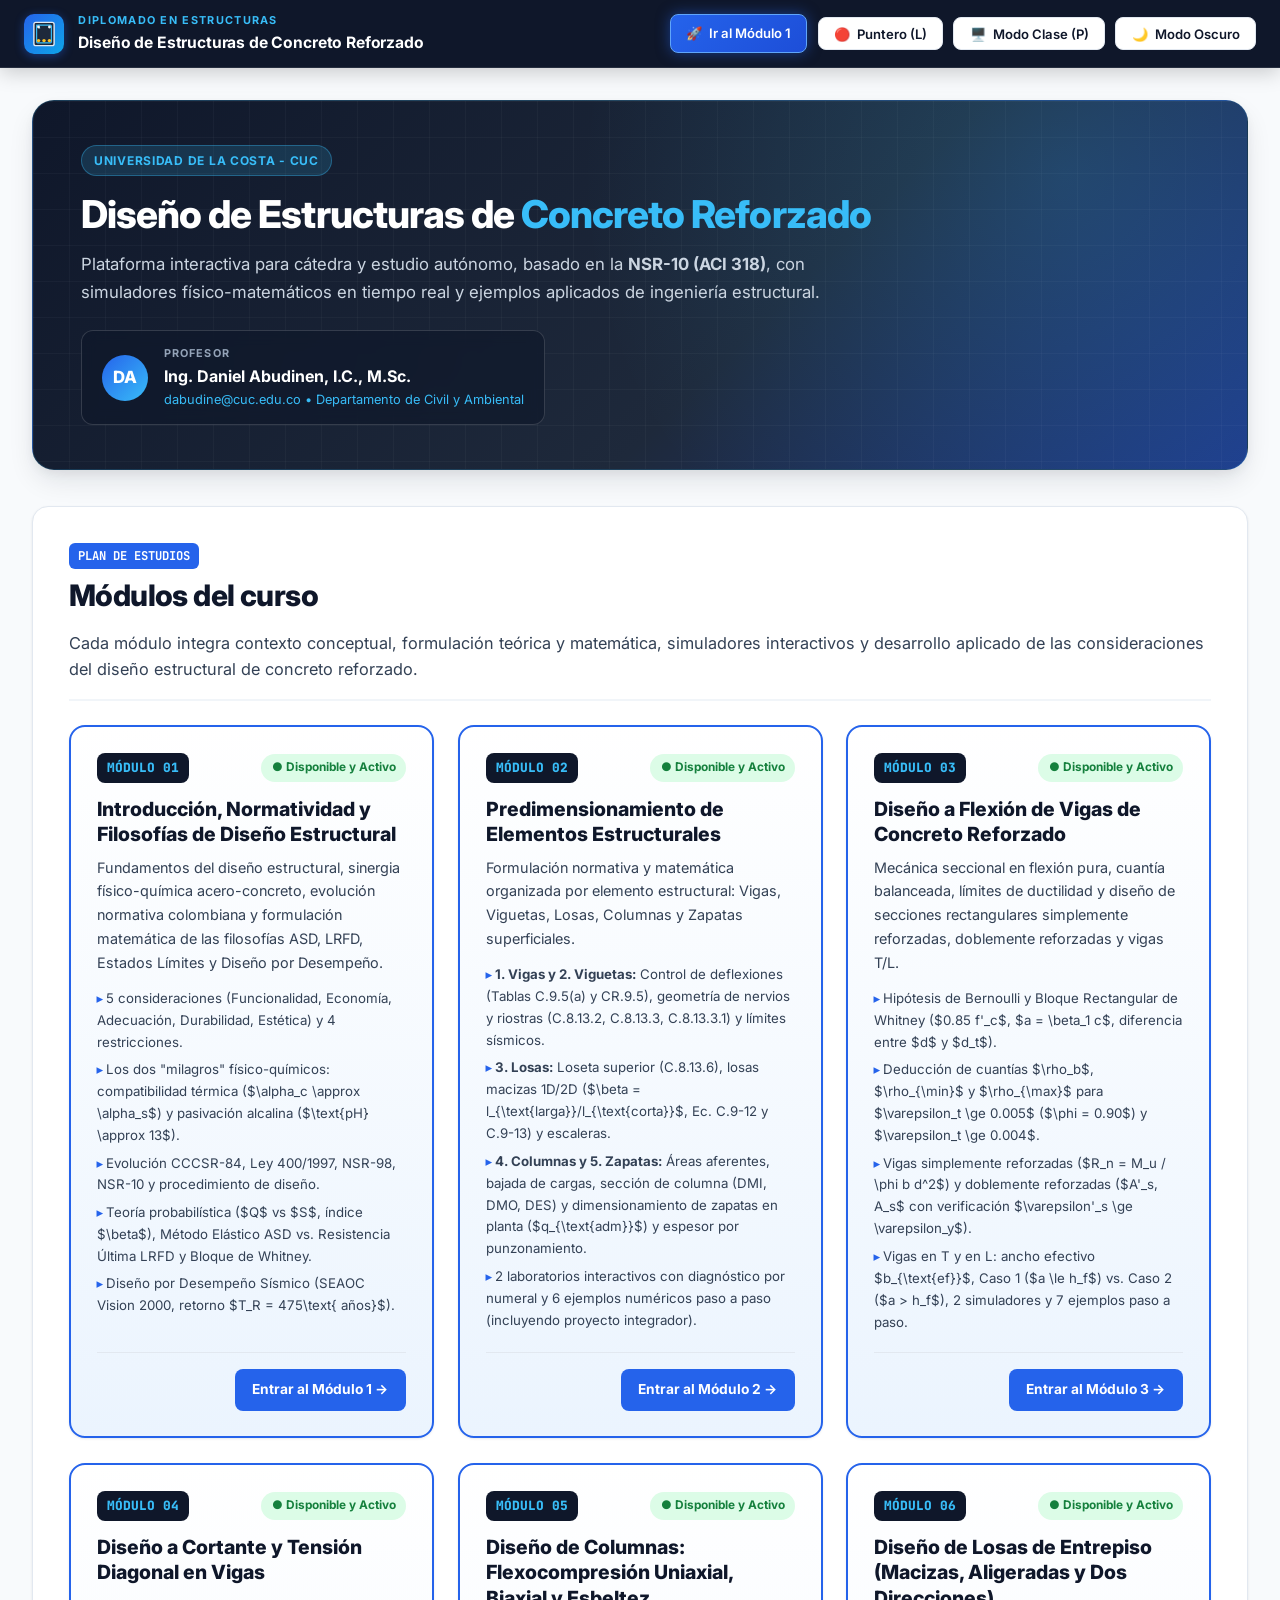
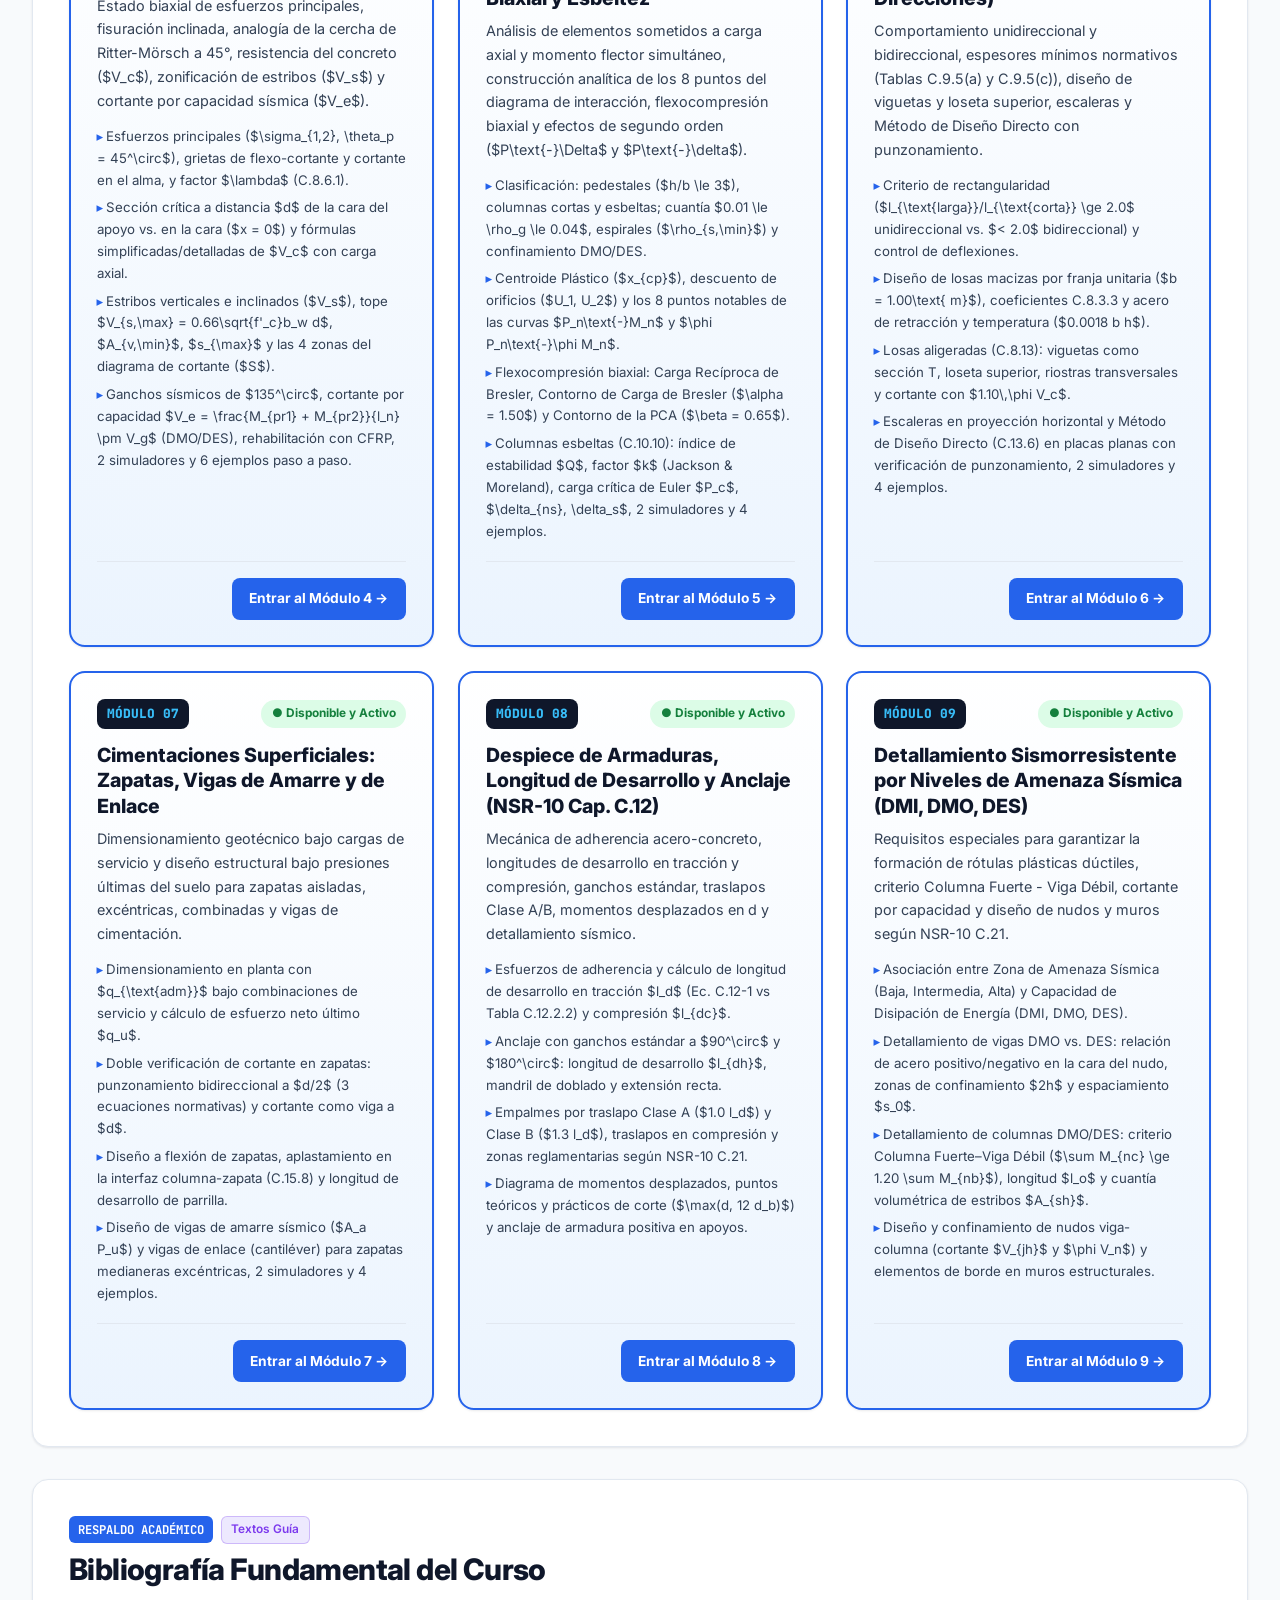
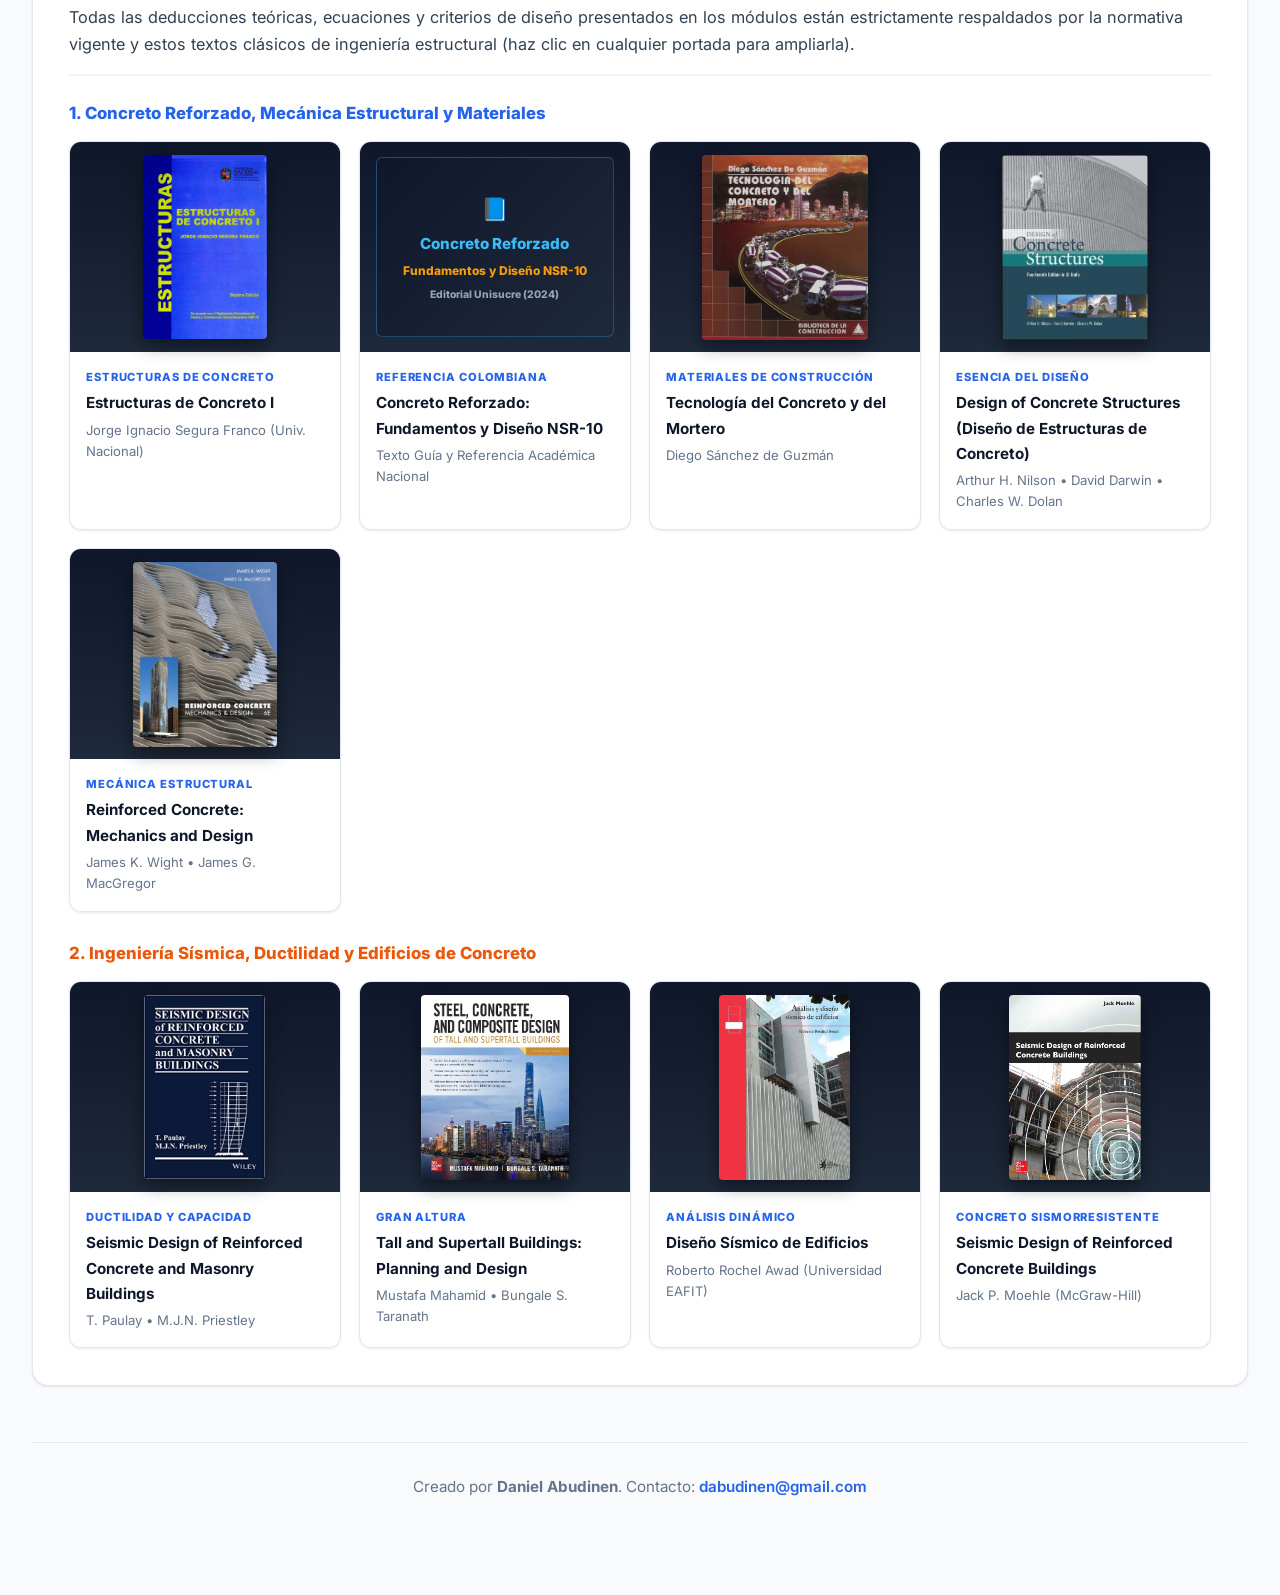
==== commit 292ea3ef: "Diseño responsive y fluido en Portal y Módulos 1-4 + corrección de simuladores Módulo 2" ====
--- a/index.html
+++ b/index.html
@@ -13,7 +13,7 @@
   <script defer src="https://cdn.jsdelivr.net/npm/katex@0.16.11/dist/katex.min.js"></script>
   <script defer src="https://cdn.jsdelivr.net/npm/katex@0.16.11/dist/contrib/auto-render.min.js"></script>
   <!-- Estilos del Sistema de Diseño -->
-  <link rel="stylesheet" href="assets/css/styles.css" />
+  <link rel="stylesheet" href="assets/css/styles.css?v=20261107" />
   <!-- Favicon e Iconografía Web -->
   <link rel="icon" type="image/png" sizes="32x32" href="[data-uri]" />
   <link rel="icon" type="image/png" sizes="32x32" href="assets/img/favicon-32x32.png?v=3" />
@@ -51,17 +51,17 @@
       </div>
     </div>
     <div class="topbar-actions">
-      <a href="modulos/modulo-01-introduccion.html" class="btn-control active-mode">
-        <span>🚀</span> Ir al Módulo 1: Introducción
+      <a href="modulos/modulo-01-introduccion.html" class="btn-control active-mode" title="Ir al Módulo 1: Introducción">
+        <span>🚀</span> <span class="btn-label">Ir al Módulo 1</span>
       </a>
       <button id="btn-laser" class="btn-control" onclick="toggleLaser()" title="Puntero láser para clase (Tecla L)">
-        <span>🔴</span> Puntero (L)
+        <span>🔴</span> <span class="btn-label">Puntero (L)</span>
       </button>
       <button id="btn-presentation" class="btn-control" onclick="togglePresentationMode()" title="Activar vista de láminas para proyector (Tecla P)">
-        <span>🖥️</span> Modo Clase Magistral (P)
+        <span>🖥️</span> <span class="btn-label">Modo Clase (P)</span>
       </button>
-      <button id="btn-theme" class="btn-control" onclick="toggleTheme()">
-        <span>🌙</span> Modo Oscuro
+      <button id="btn-theme" class="btn-control" onclick="toggleTheme()" title="Conmutar Tema Claro/Oscuro">
+        <span>🌙</span> <span class="btn-label">Modo Oscuro</span>
       </button>
     </div>
   </header>
@@ -482,6 +482,6 @@
     <button class="hud-btn" onclick="togglePresentationMode()">Salir (Esc)</button>
   </div>
 
-  <script src="assets/js/core.js"></script>
+  <script src="assets/js/core.js?v=20261107"></script>
 </body>
 </html>
--- a/assets/css/styles.css
+++ b/assets/css/styles.css
@@ -1,1018 +1,459 @@
 /* ==========================================================================
 
-
-
    DIPLOMADO EN DISEÑO ESTRUCTURAL DE CONCRETO REFORZADO (NSR-10)
 
-
-
    Prof. Daniel Abudinen, I.C., M.Sc. — Universidad de la Costa (CUC)
 
-
-
    Sistema de Diseño Unificado (Basado en la paleta de 01. Introducción.pptx)
 
-
-
    Soporta: Modo Estudio Autónomo | Modo Clase Magistral (16:9) | Tema Claro/Oscuro
 
-
-
    ========================================================================== */
 
-
-
-
-
-
-
 :root {
 
-
-
   /* Paleta extraída de (Borrador) 01. Introducción.pptx */
 
-
-
   --bg-body: #F8FAFC;
 
-
-
   --bg-surface: #FFFFFF;
 
-
-
   --bg-subtle: #F1F5F9;
 
-
-
   --bg-accent-soft: #EBF4FE;
 
-
-
   --bg-header: #0F172A;
 
-
-
   --bg-header-secondary: #1E293B;
 
-
-
-
-
-
-
   --text-main: #0F172A;
 
-
-
   --text-secondary: #334155;
 
-
-
   --text-muted: #64748B;
 
-
-
   --text-on-dark: #F8FAFC;
 
-
-
-
-
-
-
   --border-color: #E2E8F0;
 
-
-
   --border-strong: #CBD5E1;
 
-
-
-
-
-
-
   /* Colores Técnicos y Semánticos del PPTX */
 
-
-
   --primary: #2563EB;
 
-
-
   --primary-dark: #1D4ED8;
 
-
-
   --primary-light: #DBEAFE;
 
-
-
   --primary-border: #93C5FD;
 
-
-
-
-
-
-
   --cyan: #0EA5E9;
 
-
-
   --cyan-light: #E0F2FE;
 
-
-
-
-
-
-
   --amber: #EA580C;
 
-
-
   --amber-warn: #D97706;
 
-
-
   --amber-light: #FFEDD5;
 
-
-
-
-
-
-
   --emerald: #16A34A;
 
-
-
   --emerald-dark: #15803D;
 
-
-
   --emerald-light: #DCFCE7;
 
-
-
-
-
-
-
   --rose: #E11D48;
 
-
-
   --rose-dark: #DC2626;
 
-
-
   --rose-light: #FFE4E6;
 
-
-
-
-
-
-
   --violet: #7C3AED;
 
-
-
   --violet-light: #EDE9FE;
 
-
-
-
-
-
-
   /* Sombras y Geometría */
 
-
-
   --shadow-sm: 0 1px 3px rgba(15, 23, 42, 0.06), 0 1px 2px rgba(15, 23, 42, 0.04);
 
-
-
   --shadow-md: 0 4px 12px -2px rgba(15, 23, 42, 0.08), 0 2px 6px -1px rgba(15, 23, 42, 0.04);
 
-
-
   --shadow-lg: 0 12px 28px -4px rgba(15, 23, 42, 0.12), 0 4px 12px -2px rgba(15, 23, 42, 0.06);
 
-
-
   --radius-sm: 8px;
 
-
-
   --radius-md: 12px;
 
-
-
   --radius-lg: 16px;
 
-
-
   --radius-xl: 22px;
 
-
-
-
-
-
-
   /* Tipografía */
 
-
-
   --font-sans: 'Inter', 'Segoe UI', system-ui, -apple-system, sans-serif;
 
-
-
   --font-mono: 'JetBrains Mono', 'Fira Code', Consolas, monospace;
 
-
-
-
-
-
-
   /* Layout */
 
-
-
   --sidebar-width: 290px;
 
-
-
   --topbar-height: 68px;
 
-
-
-}
-
-
-
-
-
-
+}
 
 [data-theme="dark"] {
 
-
-
   --bg-body: #0B1120;
 
-
-
   --bg-surface: #131C31;
 
-
-
   --bg-subtle: #1E293B;
 
-
-
   --bg-accent-soft: #172554;
 
-
-
   --bg-header: #070B14;
 
-
-
   --bg-header-secondary: #0F172A;
 
-
-
-
-
-
-
   --text-main: #F1F5F9;
 
-
-
   --text-secondary: #CBD5E1;
 
-
-
   --text-muted: #94A3B8;
 
-
-
-
-
-
-
   --border-color: #1E293B;
 
-
-
   --border-strong: #334155;
 
-
-
-
-
-
-
   --primary: #3B82F6;
 
-
-
   --primary-dark: #60A5FA;
 
-
-
   --primary-light: rgba(37, 99, 235, 0.2);
 
-
-
   --primary-border: #1D4ED8;
 
-
-
-
-
-
-
   --cyan-light: rgba(14, 165, 233, 0.15);
 
-
-
   --amber-light: rgba(234, 88, 12, 0.18);
 
-
-
   --emerald-light: rgba(22, 163, 74, 0.18);
 
-
-
   --rose-light: rgba(225, 29, 72, 0.18);
 
-
-
   --violet-light: rgba(124, 58, 237, 0.18);
 
-
-
-
-
-
-
   --shadow-sm: 0 1px 3px rgba(0, 0, 0, 0.35);
 
-
-
   --shadow-md: 0 6px 16px rgba(0, 0, 0, 0.45);
 
-
-
   --shadow-lg: 0 16px 36px rgba(0, 0, 0, 0.6);
 
-
-
-}
-
-
-
-
-
-
+}
 
 /* ==========================================================================
 
-
-
    RESET Y BASE
 
-
-
    ========================================================================== */
 
-
-
 *, *::before, *::after {
 
-
-
   box-sizing: border-box;
 
-
-
   margin: 0;
 
-
-
   padding: 0;
 
-
-
-}
-
-
-
-
-
-
+}
 
 html {
 
-
-
   scroll-behavior: smooth;
 
-
-
   scroll-padding-top: calc(var(--topbar-height) + 24px);
 
-
-
   font-size: 16px;
 
-
-
-}
-
-
-
-
-
-
+}
 
 body {
 
-
-
   font-family: var(--font-sans);
 
-
-
   background-color: var(--bg-body);
 
-
-
   color: var(--text-main);
 
-
-
   line-height: 1.65;
 
-
-
   transition: background-color 0.25s ease, color 0.25s ease;
 
-
-
   overflow-x: hidden;
 
-
-
-}
-
-
-
-
-
-
+}
 
 a {
 
-
-
   color: var(--primary);
 
-
-
   text-decoration: none;
 
-
-
   transition: color 0.2s ease;
 
-
-
-}
-
-
-
-
-
-
+}
 
 a:hover {
 
-
-
   color: var(--primary-dark);
 
-
-
-}
-
-
-
-
-
-
+}
 
 img {
 
-
-
   max-width: 100%;
 
-
-
   height: auto;
 
-
-
   display: block;
 
-
-
-}
-
-
-
-
-
-
+}
 
 /* ==========================================================================
 
-
-
    BARRA SUPERIOR GLOBAL (TOPBAR)
 
-
-
    ========================================================================== */
 
-
-
 .topbar {
 
-
-
   position: sticky;
 
-
-
   top: 0;
 
-
-
   z-index: 1000;
 
-
-
   height: var(--topbar-height);
 
-
-
   background: var(--bg-header);
 
-
-
   color: var(--text-on-dark);
 
-
-
   border-bottom: 1px solid rgba(255, 255, 255, 0.1);
 
-
-
-  display: flex;
-
-
+  display: flex;
 
   align-items: center;
 
-
-
   justify-content: space-between;
 
-
-
   padding: 0 1.5rem;
 
-
-
   box-shadow: 0 4px 20px rgba(0, 0, 0, 0.2);
 
-
-
-}
-
-
-
-
-
-
+}
 
 .topbar-brand {
 
-
-
-  display: flex;
-
-
+  display: flex;
 
   align-items: center;
 
-
-
   gap: 0.9rem;
 
-
-
-}
-
-
-
-
-
+}
+
+.btn-sidebar-toggle {
+  display: none;
+  background: rgba(255, 255, 255, 0.08);
+  border: 1px solid rgba(255, 255, 255, 0.16);
+  color: #FFFFFF;
+  border-radius: var(--radius-sm);
+  width: 38px;
+  height: 38px;
+  align-items: center;
+  justify-content: center;
+  cursor: pointer;
+  transition: all 0.2s ease;
+  flex-shrink: 0;
+}
+.btn-sidebar-toggle:hover {
+  background: rgba(255, 255, 255, 0.18);
+  border-color: #38BDF8;
+}
+.btn-sidebar-toggle svg {
+  display: block;
+}
 
 
 .topbar-logo {
 
-
-
   width: 40px;
 
-
-
   height: 40px;
 
-
-
   border-radius: 10px;
 
-
-
   background: linear-gradient(135deg, var(--primary), var(--cyan));
 
-
-
-  display: flex;
-
-
+  display: flex;
 
   align-items: center;
 
-
-
   justify-content: center;
 
-
-
   font-weight: 800;
 
-
-
   font-size: 1.1rem;
 
-
-
   color: #fff;
 
-
-
   letter-spacing: -0.5px;
 
-
-
   box-shadow: 0 2px 10px rgba(37, 99, 235, 0.45);
 
-
-
   flex-shrink: 0;
 
-
-
-}
-
-
-
-
-
-
+}
 
 .topbar-title-group {
 
-
-
-  display: flex;
-
-
+  display: flex;
 
   flex-direction: column;
 
-
-
-}
-
-
-
-
-
-
+}
 
 .topbar-eyebrow {
 
-
-
   font-size: 0.68rem;
 
-
-
   text-transform: uppercase;
 
-
-
   letter-spacing: 0.12em;
 
-
-
   color: #38BDF8;
 
-
-
   font-weight: 700;
 
-
-
-}
-
-
-
-
-
-
+}
 
 .topbar-title {
 
-
-
   font-size: 0.98rem;
 
-
-
   font-weight: 700;
 
-
-
   color: #FFFFFF;
 
-
-
   letter-spacing: -0.01em;
 
-
-
-}
-
-
-
-
-
-
+}
 
 .topbar-actions {
 
-
-
-  display: flex;
-
-
+  display: flex;
 
   align-items: center;
 
-
-
   gap: 0.65rem;
 
-
-
-}
-
-
-
-
-
-
+}
 
 .btn-control {
 
-
-
   display: inline-flex;
 
-
-
   align-items: center;
 
-
-
   gap: 0.45rem;
 
-
-
   background: rgba(255, 255, 255, 0.08);
 
-
-
   color: #E2E8F0;
 
-
-
   border: 1px solid rgba(255, 255, 255, 0.14);
 
-
-
   padding: 0.45rem 0.85rem;
 
-
-
   border-radius: var(--radius-sm);
 
-
-
   font-size: 0.82rem;
 
-
-
   font-weight: 600;
 
-
-
   cursor: pointer;
 
-
-
   transition: all 0.2s ease;
 
-
-
   font-family: inherit;
 
-
-
-}
-
-
-
-
-
-
+}
 
 .btn-control:hover {
 
-
-
   background: rgba(255, 255, 255, 0.16);
 
-
-
   color: #FFFFFF;
 
-
-
   border-color: rgba(255, 255, 255, 0.28);
 
-
-
-}
-
-
-
-
-
-
+}
 
 .btn-control.active-mode {
 
-
-
   background: linear-gradient(135deg, var(--primary), #1D4ED8);
 
-
-
   color: #FFFFFF;
 
-
-
   border-color: #60A5FA;
 
-
-
   box-shadow: 0 0 14px rgba(37, 99, 235, 0.5);
 
-
-
-}
-
-
-
-
-
-
+}
 
 .btn-control.laser-active {
 
-
-
   background: linear-gradient(135deg, var(--rose), #9F1239);
 
-
-
   color: #FFFFFF;
 
-
-
   border-color: #FDA4AF;
 
-
-
   box-shadow: 0 0 14px rgba(225, 29, 72, 0.55);
 
-
-
-}
-
-
-
-
-
-
+}
 
 /* Barra de progreso de lectura */
 
-
-
 .reading-progress {
 
-
-
   position: fixed;
 
-
-
   top: var(--topbar-height);
 
-
-
   left: 0;
 
-
-
   width: 0%;
 
-
-
   height: 3px;
 
-
-
   background: linear-gradient(90deg, var(--primary), var(--cyan), var(--emerald));
 
-
-
   z-index: 1001;
 
-
-
   transition: width 0.15s ease-out;
 
-
-
-}
-
-
-
-
-
-
+}
 
 /* ==========================================================================
 
-
-
    LAYOUT CON BARRA LATERAL (PARA MÓDULOS)
 
-
-
    ========================================================================== */
-
-
 
 .workspace-layout {
   display: grid;
@@ -1036,6 +477,25 @@
   box-sizing: border-box;
   transition: transform 0.28s ease, opacity 0.2s ease, width 0.28s ease, padding 0.28s ease;
 }
+
+.sidebar-backdrop {
+  display: none;
+  position: fixed;
+  inset: 0;
+  top: var(--topbar-height);
+  background: rgba(15, 23, 42, 0.6);
+  backdrop-filter: blur(4px);
+  -webkit-backdrop-filter: blur(4px);
+  z-index: 1090;
+  opacity: 0;
+  pointer-events: none;
+  transition: opacity 0.28s cubic-bezier(0.4, 0, 0.2, 1);
+}
+body.sidebar-mobile-open .sidebar-backdrop {
+  opacity: 1;
+  pointer-events: auto;
+}
+
 
 /* Estado Colapsado del Menú Lateral */
 body.sidebar-collapsed .workspace-layout {
@@ -1126,123 +586,57 @@
   border-color: var(--primary-border);
 }
 
-
-
-
-
-
-
 .sidebar-section-title {
 
-
-
   font-size: 0.72rem;
 
-
-
   font-weight: 800;
 
-
-
   text-transform: uppercase;
 
-
-
   letter-spacing: 0.09em;
 
-
-
   color: var(--text-muted);
 
-
-
   margin-bottom: 0.5rem;
 
-
-
   padding: 0 0.5rem;
 
-
-
-}
-
-
-
-
-
-
+}
 
 .toc-list {
 
-
-
   list-style: none;
 
-
-
-  display: flex;
-
-
+  display: flex;
 
   flex-direction: column;
 
-
-
   gap: 0.25rem;
 
-
-
-}
-
-
-
-
-
-
+}
 
 .toc-link {
 
-
-
-  display: flex;
-
-
+  display: flex;
 
   align-items: center;
 
-
-
   gap: 0.6rem;
 
-
-
   padding: 0.55rem 0.65rem;
 
-
-
   border-radius: var(--radius-sm);
 
-
-
   font-size: 0.84rem;
 
-
-
   font-weight: 500;
 
-
-
   color: var(--text-secondary);
 
-
-
   transition: all 0.18s ease;
 
-
-
   border-left: 3px solid transparent;
-
-
 
 }
 .toc-link > span:not(.toc-num) {
@@ -1251,10052 +645,4760 @@
   line-height: 1.35;
 }
 
-
-
-
-
-
-
-
 .toc-link:hover {
 
-
-
   background: var(--bg-subtle);
 
-
-
   color: var(--primary);
 
-
-
-}
-
-
-
-
-
-
+}
 
 .toc-link.active {
 
-
-
   background: var(--bg-accent-soft);
 
-
-
   color: var(--primary);
 
-
-
   font-weight: 700;
 
-
-
   border-left-color: var(--primary);
 
-
-
-}
-
-
-
-
-
-
+}
 
 .toc-num {
 
-
-
   font-family: var(--font-mono);
 
-
-
   font-size: 0.73rem;
 
-
-
   font-weight: 700;
 
-
-
   padding: 0.12rem 0.38rem;
 
-
-
   border-radius: 5px;
 
-
-
   background: var(--bg-subtle);
 
-
-
   color: var(--text-muted);
 
-
-
-}
-
-
-
-
-
-
+}
 
 .toc-link.active .toc-num {
 
-
-
   background: var(--primary);
 
-
-
   color: #FFFFFF;
 
-
-
-}
-
-
-
-
-
-
+}
 
 .module-switcher {
 
-
-
-  display: flex;
-
-
+  display: flex;
 
   flex-direction: column;
 
-
-
   gap: 0.3rem;
 
-
-
-}
-
-
-
-
-
-
+}
 
 .module-pill {
 
-
-
-  display: flex;
-
-
+  display: flex;
 
   align-items: center;
 
-
-
   justify-content: space-between;
 
-
-
   padding: 0.45rem 0.65rem;
 
-
-
   border-radius: var(--radius-sm);
 
-
-
   font-size: 0.8rem;
 
-
-
   color: var(--text-secondary);
 
-
-
   background: var(--bg-subtle);
 
-
-
   border: 1px solid var(--border-color);
 
-
-
   transition: all 0.2s ease;
 
-
-
-}
-
-
-
-
-
-
+}
 
 .module-pill:hover {
 
-
-
   border-color: var(--primary);
 
-
-
   color: var(--primary);
 
-
-
-}
-
-
-
-
-
-
+}
 
 .module-pill.current {
 
-
-
   background: var(--bg-header);
 
-
-
   color: #FFFFFF;
 
-
-
   border-color: var(--primary);
 
-
-
   font-weight: 600;
 
-
-
-}
-
-
-
-
-
-
+}
 
 /* ==========================================================================
 
-
-
    CONTENEDOR PRINCIPAL Y HERO INSTITUCIONAL
 
-
-
    ========================================================================== */
 
-
-
 .main-content {
 
-
-
   padding: 2rem 2.75rem 4rem;
 
-
-
   max-width: 1360px;
 
-
-
   width: 100%;
 
-
-
   margin: 0 auto;
 
-
-
-}
-
-
-
-
-
-
+}
 
 .hub-container {
 
-
-
   max-width: 1380px;
 
-
-
   margin: 0 auto;
 
-
-
   padding: 2rem 2rem 4rem;
 
-
-
-}
-
-
-
-
-
-
+}
 
 .hero-banner {
 
-
-
   background: linear-gradient(135deg, #0F172A 0%, #1E293B 60%, #1E3A8A 100%);
 
-
-
   color: #FFFFFF;
 
-
-
   border-radius: var(--radius-xl);
 
-
-
   padding: 2.75rem 3rem;
 
-
-
   position: relative;
 
-
-
   overflow: hidden;
 
-
-
   box-shadow: var(--shadow-lg);
 
-
-
   margin-bottom: 2.25rem;
 
-
-
   border: 1px solid rgba(56, 189, 248, 0.2);
 
-
-
-}
-
-
-
-
-
-
+}
 
 .hero-banner::before {
 
-
-
   content: "";
 
-
-
   position: absolute;
 
-
-
   inset: 0;
 
-
-
   background-image:
 
-
-
     radial-gradient(circle at 85% 20%, rgba(56, 189, 248, 0.18), transparent 45%),
 
-
-
     linear-gradient(to right, rgba(255,255,255,0.03) 1px, transparent 1px),
 
-
-
     linear-gradient(to bottom, rgba(255,255,255,0.03) 1px, transparent 1px);
 
-
-
   background-size: 100% 100%, 36px 36px, 36px 36px;
 
-
-
   pointer-events: none;
 
-
-
-}
-
-
-
-
-
-
+}
 
 .hero-grid {
 
-
-
   position: relative;
 
-
-
   z-index: 1;
 
-
-
   display: grid;
 
-
-
   grid-template-columns: 1.35fr 0.85fr;
 
-
-
   gap: 2.5rem;
 
-
-
   align-items: center;
 
-
-
-}
-
-
-
-
-
-
+}
 
 .hero-grid:has(> :only-child),
 
-
-
 .hero-grid.hero-single {
 
-
-
   grid-template-columns: 1fr;
 
-
-
   max-width: 960px;
 
-
-
-}
-
-
-
-
-
-
+}
 
 .hero-badge-row {
 
-
-
-  display: flex;
-
-
+  display: flex;
 
   flex-wrap: wrap;
 
-
-
   gap: 0.6rem;
 
-
-
   margin-bottom: 1rem;
 
-
-
-}
-
-
-
-
-
-
+}
 
 .hero-badge {
 
-
-
   display: inline-flex;
 
-
-
   align-items: center;
 
-
-
   gap: 0.4rem;
 
-
-
   padding: 0.3rem 0.75rem;
 
-
-
   border-radius: 999px;
 
-
-
   font-size: 0.75rem;
 
-
-
   font-weight: 700;
 
-
-
   text-transform: uppercase;
 
-
-
   letter-spacing: 0.06em;
 
-
-
   background: rgba(56, 189, 248, 0.16);
 
-
-
   color: #38BDF8;
 
-
-
   border: 1px solid rgba(56, 189, 248, 0.35);
 
-
-
-}
-
-
-
-
-
-
+}
 
 .hero-badge.norma {
 
-
-
   background: rgba(234, 88, 12, 0.2);
 
-
-
   color: #FDBA74;
 
-
-
   border-color: rgba(234, 88, 12, 0.45);
 
-
-
-}
-
-
-
-
-
-
+}
 
 .hero-title {
 
-
-
   font-size: 2.4rem;
 
-
-
   font-weight: 800;
 
-
-
   line-height: 1.15;
 
-
-
   letter-spacing: -0.025em;
 
-
-
   margin-bottom: 0.9rem;
 
-
-
-}
-
-
-
-
-
-
+}
 
 .hero-title span {
 
-
-
   color: #38BDF8;
 
-
-
-}
-
-
-
-
-
-
+}
 
 .hero-subtitle {
 
-
-
   font-size: 1.05rem;
 
-
-
   color: #CBD5E1;
 
-
-
   margin-bottom: 1.5rem;
 
-
-
   max-width: 68ch;
 
-
-
-}
-
-
-
-
-
-
+}
 
 .professor-card {
 
-
-
   display: inline-flex;
 
-
-
   align-items: center;
 
-
-
   gap: 1rem;
 
-
-
   background: rgba(15, 23, 42, 0.65);
 
-
-
   border: 1px solid rgba(255, 255, 255, 0.15);
 
-
-
   padding: 0.85rem 1.25rem;
 
-
-
   border-radius: var(--radius-md);
 
-
-
   backdrop-filter: blur(8px);
 
-
-
-}
-
-
-
-
-
-
+}
 
 .professor-avatar {
 
-
-
   width: 46px;
 
-
-
   height: 46px;
 
-
-
   border-radius: 50%;
 
-
-
   background: linear-gradient(135deg, #2563EB, #38BDF8);
 
-
-
-  display: flex;
-
-
+  display: flex;
 
   align-items: center;
 
-
-
   justify-content: center;
 
-
-
   font-weight: 800;
 
-
-
   font-size: 1.05rem;
 
-
-
   color: #FFFFFF;
 
-
-
-}
-
-
-
-
-
-
+}
 
 .professor-info {
 
-
-
-  display: flex;
-
-
+  display: flex;
 
   flex-direction: column;
 
-
-
-}
-
-
-
-
-
-
+}
 
 .professor-label {
 
-
-
   font-size: 0.68rem;
 
-
-
   text-transform: uppercase;
 
-
-
   letter-spacing: 0.1em;
 
-
-
   color: #94A3B8;
 
-
-
   font-weight: 700;
 
-
-
-}
-
-
-
-
-
-
+}
 
 .professor-name {
 
-
-
   font-size: 1rem;
 
-
-
   font-weight: 700;
 
-
-
   color: #FFFFFF;
 
-
-
-}
-
-
-
-
-
-
+}
 
 .professor-inst {
 
-
-
   font-size: 0.8rem;
 
-
-
   color: #38BDF8;
 
-
-
-}
-
-
-
-
-
-
+}
 
 .hero-visual-box {
 
-
-
   background: rgba(255, 255, 255, 0.05);
 
-
-
   border: 1px solid rgba(255, 255, 255, 0.14);
 
-
-
   border-radius: var(--radius-lg);
 
-
-
   padding: 1rem;
 
-
-
   box-shadow: 0 12px 32px rgba(0, 0, 0, 0.35);
 
-
-
-}
-
-
-
-
-
-
+}
 
 .hero-visual-box img {
 
-
-
   border-radius: var(--radius-md);
 
-
-
   width: 100%;
 
-
-
   max-height: 280px;
 
-
-
   object-fit: cover;
 
-
-
-}
-
-
-
-
-
-
+}
 
 /* ==========================================================================
 
-
-
    SECCIONES Y LÁMINAS DE CLASE (.lesson-section)
 
-
-
    ========================================================================== */
 
-
-
 .chapter-divider {
 
-
-
   background: linear-gradient(135deg, #0F172A, #1E3A8A);
 
-
-
   color: #FFFFFF;
 
-
-
   padding: 1.5rem 2rem;
 
-
-
   border-radius: var(--radius-lg);
 
-
-
   margin: 2.75rem 0 1.5rem;
 
-
-
-  display: flex;
-
-
+  display: flex;
 
   align-items: center;
 
-
-
   justify-content: space-between;
 
-
-
   border-left: 6px solid #38BDF8;
 
-
-
   box-shadow: var(--shadow-md);
 
-
-
-}
-
-
-
-
-
-
+}
 
 .chapter-divider-eyebrow {
 
-
-
   font-size: 0.75rem;
 
-
-
   font-weight: 800;
 
-
-
   text-transform: uppercase;
 
-
-
   letter-spacing: 0.14em;
 
-
-
   color: #38BDF8;
 
-
-
   margin-bottom: 0.25rem;
 
-
-
-}
-
-
-
-
-
-
+}
 
 .chapter-divider-title {
 
-
-
   font-size: 1.55rem;
 
-
-
   font-weight: 800;
 
-
-
   letter-spacing: -0.02em;
 
-
-
-}
-
-
-
-
-
-
+}
 
 .chapter-divider-sub {
 
-
-
   font-size: 0.9rem;
 
-
-
   color: #CBD5E1;
 
-
-
-}
-
-
-
-
-
-
+}
 
 .lesson-section {
 
-
-
   background: var(--bg-surface);
 
-
-
   border: 1px solid var(--border-color);
 
-
-
   border-radius: var(--radius-lg);
 
-
-
   padding: 2.25rem;
 
-
-
   margin-bottom: 2rem;
 
-
-
   box-shadow: var(--shadow-sm);
 
-
-
   position: relative;
 
-
-
   transition: transform 0.2s ease, box-shadow 0.2s ease;
 
-
-
-}
-
-
-
-
-
-
+}
 
 .section-header {
 
-
-
-  display: flex;
-
-
+  display: flex;
 
   flex-direction: column;
 
-
-
   align-items: stretch;
 
-
-
   gap: 0.6rem;
 
-
-
   margin-bottom: 1.5rem;
 
-
-
   padding-bottom: 1rem;
 
-
-
   border-bottom: 2px solid var(--bg-subtle);
 
-
-
-}
-
-
-
-
-
-
+}
 
 .section-tag-row {
 
-
-
-  display: flex;
-
-
+  display: flex;
 
   align-items: center;
 
-
-
   flex-wrap: wrap;
 
-
-
   gap: 0.5rem;
 
-
-
   margin-bottom: 0.45rem;
 
-
-
-}
-
-
-
-
-
-
+}
 
 .section-num-badge {
 
-
-
   background: var(--primary);
 
-
-
   color: #FFFFFF;
 
-
-
   font-family: var(--font-mono);
 
-
-
   font-size: 0.76rem;
 
-
-
   font-weight: 700;
 
-
-
   padding: 0.2rem 0.55rem;
 
-
-
   border-radius: 6px;
 
-
-
-}
-
-
-
-
-
-
+}
 
 .nsr-badge {
 
-
-
   display: inline-flex;
 
-
-
   align-items: center;
 
-
-
   gap: 0.3rem;
 
-
-
   background: var(--amber-light);
 
-
-
   color: var(--amber);
 
-
-
   border: 1px solid rgba(234, 88, 12, 0.3);
 
-
-
   font-family: var(--font-mono);
 
-
-
   font-size: 0.74rem;
 
-
-
   font-weight: 700;
 
-
-
   padding: 0.2rem 0.6rem;
 
-
-
   border-radius: 6px;
 
-
-
-}
-
-
-
-
-
-
+}
 
 .ref-badge {
 
-
-
   display: inline-flex;
 
-
-
   align-items: center;
 
-
-
   gap: 0.3rem;
 
-
-
   background: var(--violet-light);
 
-
-
   color: var(--violet);
 
-
-
   border: 1px solid rgba(124, 58, 237, 0.28);
 
-
-
   font-size: 0.74rem;
 
-
-
   font-weight: 600;
 
-
-
   padding: 0.2rem 0.6rem;
 
-
-
   border-radius: 6px;
 
-
-
-}
-
-
-
-
-
-
+}
 
 .section-title {
 
-
-
   font-size: 1.5rem;
 
-
-
   font-weight: 800;
 
-
-
   color: var(--text-main);
 
-
-
   letter-spacing: -0.015em;
 
-
-
-}
-
-
-
-
-
-
+}
 
 .section-lead {
 
-
-
   font-size: 1.02rem;
 
-
-
   color: var(--text-secondary);
 
-
-
   margin-bottom: 1.35rem;
 
-
-
-}
-
-
-
-
-
-
+}
 
 /* ==========================================================================
 
-
-
    GRILLAS, TARJETAS TÉCNICAS Y CAJAS DE ECUACIONES (.math-card)
 
-
-
    ========================================================================== */
 
-
-
 .grid-2 {
 
-
-
   display: grid;
 
-
-
   grid-template-columns: repeat(2, minmax(0, 1fr));
 
-
-
   gap: 1.35rem;
 
-
-
-}
-
-
-
-
-
-
+}
 
 .grid-3 {
 
-
-
   display: grid;
 
-
-
   grid-template-columns: repeat(3, minmax(0, 1fr));
 
-
-
   gap: 1.25rem;
 
-
-
-}
-
-
-
-
-
-
+}
 
 .grid-4 {
 
-
-
   display: grid;
 
-
-
   grid-template-columns: repeat(4, minmax(0, 1fr));
 
-
-
   gap: 1.15rem;
 
-
-
-}
-
-
-
-
-
-
+}
 
 .grid-5 {
 
-
-
   display: grid;
 
-
-
   grid-template-columns: repeat(5, minmax(0, 1fr));
 
-
-
   gap: 1rem;
 
-
-
-}
-
-
-
-
-
-
+}
 
 .grid-2 > *,
 
-
-
 .grid-3 > *,
 
-
-
 .grid-4 > *,
 
-
-
 .grid-5 > * {
 
-
-
   min-width: 0;
 
-
-
-}
-
-
-
-
-
-
+}
 
 .tech-card {
 
-
-
   background: var(--bg-subtle);
 
-
-
   border: 1px solid var(--border-color);
 
-
-
   border-radius: var(--radius-md);
 
-
-
   padding: 1.35rem;
 
-
-
-  display: flex;
-
-
+  display: flex;
 
   flex-direction: column;
 
-
-
   justify-content: flex-start;
 
-
-
   gap: 0.65rem;
 
-
-
   transition: all 0.2s ease;
 
-
-
   min-width: 0;
 
-
-
   overflow-wrap: break-word;
 
-
-
-}
-
-
-
-
-
-
+}
 
 .tech-card:hover {
 
-
-
   border-color: var(--primary-border);
 
-
-
   box-shadow: var(--shadow-md);
 
-
-
   transform: translateY(-2px);
 
-
-
-}
-
-
-
-
-
-
+}
 
 .tech-card.accent-blue { border-top: 4px solid var(--primary); }
 
-
-
 .tech-card.accent-cyan { border-top: 4px solid var(--cyan); }
 
-
-
 .tech-card.accent-amber { border-top: 4px solid var(--amber); }
 
-
-
 .tech-card.accent-emerald { border-top: 4px solid var(--emerald); }
 
-
-
 .tech-card.accent-rose { border-top: 4px solid var(--rose); }
 
-
-
 .tech-card.accent-violet { border-top: 4px solid var(--violet); }
 
-
-
-
-
-
-
 .tech-card-header {
 
-
-
-  display: flex;
-
-
+  display: flex;
 
   align-items: flex-start;
 
-
-
   justify-content: space-between;
 
-
-
   gap: 0.75rem;
 
-
-
   margin-bottom: 0.25rem;
 
-
-
-}
-
-
-
-
-
-
+}
 
 .tech-card-title {
 
-
-
   font-size: 1.05rem;
 
-
-
   font-weight: 700;
 
-
-
   color: var(--text-main);
 
-
-
   display: block;
 
-
-
   line-height: 1.4;
 
-
-
   margin: 0;
 
-
-
   flex: 0 0 auto;
 
-
-
-}
-
-
-
-
-
-
+}
 
 .tech-card-header .tech-card-title {
 
-
-
   flex: 1;
 
-
-
-}
-
-
-
-
-
-
+}
 
 .tech-card-icon {
 
-
-
   font-size: 1.25rem;
 
-
-
   line-height: 1;
 
-
-
   flex-shrink: 0;
 
-
-
-}
-
-
-
-
-
-
+}
 
 .tech-card p, .tech-card li {
 
-
-
   font-size: 0.92rem;
 
-
-
   color: var(--text-secondary);
 
-
-
-}
-
-
-
-
-
-
+}
 
 .tech-card ul {
 
-
-
   padding-left: 1.15rem;
 
-
-
-  display: flex;
-
-
+  display: flex;
 
   flex-direction: column;
 
-
-
   gap: 0.35rem;
 
-
-
-}
-
-
-
-
-
-
+}
 
 /* Tarjetas de Ecuaciones Matemáticas (KaTeX) */
 
-
-
 .math-card {
 
-
-
   background: var(--bg-accent-soft);
 
-
-
   border: 1px solid var(--primary-border);
 
-
-
   border-left: 5px solid var(--primary);
 
-
-
   border-radius: var(--radius-md);
 
-
-
   padding: 1.15rem 1.25rem;
 
-
-
   margin: 1rem 0;
 
-
-
   box-shadow: var(--shadow-sm);
 
-
-
   min-width: 0;
 
-
-
   max-width: 100%;
 
-
-
   overflow: hidden;
 
-
-
-}
-
-
-
-
-
-
+}
 
 .math-card.normative-orange {
 
-
-
   background: var(--amber-light);
 
-
-
   border-color: rgba(234, 88, 12, 0.35);
 
-
-
   border-left-color: var(--amber);
 
-
-
-}
-
-
-
-
-
-
+}
 
 .math-card.normative-emerald {
 
-
-
   background: var(--emerald-light);
 
-
-
   border-color: rgba(22, 163, 74, 0.35);
 
-
-
   border-left-color: var(--emerald);
 
-
-
-}
-
-
-
-
-
-
+}
 
 .math-card-header {
 
-
-
-  display: flex;
-
-
+  display: flex;
 
   align-items: center;
 
-
-
   justify-content: space-between;
 
-
-
   flex-wrap: wrap;
 
-
-
   gap: 0.5rem;
 
-
-
   margin-bottom: 0.65rem;
 
-
-
-}
-
-
-
-
-
-
+}
 
 .math-card-title {
 
-
-
   font-size: 0.85rem;
 
-
-
   font-weight: 700;
 
-
-
   color: var(--text-main);
 
-
-
   text-transform: uppercase;
 
-
-
   letter-spacing: 0.04em;
 
-
-
-}
-
-
-
-
-
-
+}
 
 .math-formula {
 
-
-
   font-size: 1.05rem;
 
-
-
   padding: 0.5rem 0.25rem;
 
-
-
   overflow-x: auto;
 
-
-
   max-width: 100%;
 
-
-
   text-align: center;
 
-
-
-}
-
-
-
-
-
-
+}
 
 .math-formula .katex-display {
 
-
-
   margin: 0.35em 0;
 
-
-
   overflow-x: auto;
 
-
-
   overflow-y: hidden;
 
-
-
-}
-
-
-
-
-
-
+}
 
 .math-vars {
 
-
-
   margin-top: 0.75rem;
 
-
-
   padding-top: 0.75rem;
 
-
-
   border-top: 1px dashed var(--border-strong);
 
-
-
   font-size: 0.85rem;
 
-
-
   color: var(--text-secondary);
 
-
-
   display: grid;
 
-
-
   grid-template-columns: repeat(auto-fit, minmax(220px, 1fr));
 
-
-
   gap: 0.4rem 1rem;
 
-
-
-}
-
-
-
-
-
-
+}
 
 /* Galerías e Imágenes con Lightbox */
 
-
-
 .figure-card {
 
-
-
   background: var(--bg-subtle);
 
-
-
   border: 1px solid var(--border-color);
 
-
-
   border-radius: var(--radius-md);
 
-
-
   overflow: hidden;
 
-
-
-  display: flex;
-
-
+  display: flex;
 
   flex-direction: column;
 
-
-
-}
-
-
-
-
-
-
+}
 
 .figure-img-wrap {
 
-
-
   position: relative;
 
-
-
   overflow: hidden;
 
-
-
   background: #0F172A;
 
-
-
-  display: flex;
-
-
+  display: flex;
 
   align-items: center;
 
-
-
   justify-content: center;
 
-
-
   cursor: zoom-in;
 
-
-
-}
-
-
-
-
-
-
+}
 
 .figure-img-wrap img {
 
-
-
   width: 100%;
 
-
-
   height: 230px;
 
-
-
   object-fit: cover;
 
-
-
   transition: transform 0.35s ease;
 
-
-
-}
-
-
-
-
-
-
+}
 
 .figure-img-wrap.contain-img {
 
-
-
   background: #FFFFFF;
 
-
-
   padding: 0.75rem;
 
-
-
-}
-
-
-
-
-
-
+}
 
 .figure-img-wrap.contain-img img {
 
-
-
   object-fit: contain;
 
-
-
   height: 220px;
 
-
-
-}
-
-
-
-
-
-
+}
 
 .figure-img-wrap:hover img {
 
-
-
   transform: scale(1.03);
 
-
-
-}
-
-
-
-
-
-
+}
 
 .figure-caption {
 
-
-
   padding: 0.8rem 1rem;
 
-
-
   font-size: 0.83rem;
 
-
-
   color: var(--text-secondary);
 
-
-
   border-top: 1px solid var(--border-color);
 
-
-
   background: var(--bg-surface);
 
-
-
-}
-
-
-
-
-
-
+}
 
 .figure-caption strong {
 
-
-
   color: var(--text-main);
 
-
-
   display: block;
 
-
-
   margin-bottom: 0.15rem;
 
-
-
-}
-
-
-
-
-
-
+}
 
 /* Portadas de Bibliografía */
 
-
-
 .book-card {
 
-
-
   background: var(--bg-surface);
 
-
-
   border: 1px solid var(--border-color);
 
-
-
   border-radius: var(--radius-md);
 
-
-
   overflow: hidden;
 
-
-
-  display: flex;
-
-
+  display: flex;
 
   flex-direction: column;
 
-
-
   box-shadow: var(--shadow-sm);
 
-
-
   transition: all 0.22s ease;
 
-
-
-}
-
-
-
-
-
-
+}
 
 .book-card:hover {
 
-
-
   transform: translateY(-4px);
 
-
-
   box-shadow: var(--shadow-md);
 
-
-
   border-color: var(--primary);
 
-
-
-}
-
-
-
-
-
-
+}
 
 .book-cover-wrap {
 
-
-
   background: linear-gradient(180deg, #0F172A, #1E293B);
 
-
-
   padding: 1rem;
 
-
-
-  display: flex;
-
-
+  display: flex;
 
   align-items: center;
 
-
-
   justify-content: center;
 
-
-
   height: 210px;
 
-
-
-}
-
-
-
-
-
-
+}
 
 .book-cover-wrap img {
 
-
-
   max-height: 185px;
 
-
-
   width: auto;
 
-
-
   border-radius: 4px;
 
-
-
   box-shadow: 0 6px 18px rgba(0, 0, 0, 0.45);
 
-
-
-}
-
-
-
-
-
-
+}
 
 .book-meta {
 
-
-
   padding: 1rem;
 
-
-
-  display: flex;
-
-
+  display: flex;
 
   flex-direction: column;
 
-
-
   gap: 0.25rem;
 
-
-
-}
-
-
-
-
-
-
+}
 
 .book-category {
 
-
-
   font-size: 0.7rem;
 
-
-
   font-weight: 800;
 
-
-
   text-transform: uppercase;
 
-
-
   letter-spacing: 0.08em;
 
-
-
   color: var(--primary);
 
-
-
-}
-
-
-
-
-
-
+}
 
 .book-title {
 
-
-
   font-size: 0.95rem;
 
-
-
   font-weight: 700;
 
-
-
   color: var(--text-main);
 
-
-
-}
-
-
-
-
-
-
+}
 
 .book-author {
 
-
-
   font-size: 0.82rem;
 
-
-
   color: var(--text-muted);
 
-
-
-}
-
-
-
-
-
-
+}
 
 /* ==========================================================================
 
-
-
    LABORATORIOS INTERACTIVOS (SIMULADORES)
 
-
-
    ========================================================================== */
 
-
-
 .simulator-box {
 
-
-
   background: var(--bg-surface);
 
-
-
   border: 2px solid var(--primary);
 
-
-
   border-radius: var(--radius-lg);
 
-
-
   overflow: hidden;
 
-
-
   margin: 1.5rem 0;
 
-
-
   box-shadow: var(--shadow-md);
 
-
-
-}
-
-
-
-
-
-
+}
 
 .simulator-header {
 
-
-
   background: linear-gradient(135deg, #0F172A, #1E3A8A);
 
-
-
   color: #FFFFFF;
 
-
-
   padding: 1.1rem 1.5rem;
 
-
-
-  display: flex;
-
-
+  display: flex;
 
   align-items: center;
 
-
-
   justify-content: space-between;
 
-
-
   flex-wrap: wrap;
 
-
-
   gap: 1rem;
 
-
-
-}
-
-
-
-
-
-
+}
 
 .simulator-header-title {
 
-
-
-  display: flex;
-
-
+  display: flex;
 
   align-items: center;
 
-
-
   gap: 0.65rem;
 
-
-
   font-size: 1.1rem;
 
-
-
   font-weight: 800;
 
-
-
-}
-
-
-
-
-
-
+}
 
 .sim-body {
 
-
-
   padding: 1.5rem;
 
-
-
   display: grid;
 
-
-
   grid-template-columns: 340px minmax(0, 1fr);
 
-
-
   gap: 1.5rem;
 
-
-
   align-items: start;
 
-
-
-}
-
-
-
-
-
-
+}
 
 .sim-controls {
 
-
-
   background: var(--bg-subtle);
 
-
-
   border: 1px solid var(--border-color);
 
-
-
   border-radius: var(--radius-md);
 
-
-
   padding: 1.2rem;
 
-
-
-  display: flex;
-
-
+  display: flex;
 
   flex-direction: column;
 
-
-
   gap: 1rem;
 
-
-
   min-width: 0;
 
-
-
-}
-
-
-
-
-
-
+}
 
 .control-group {
 
-
-
-  display: flex;
-
-
+  display: flex;
 
   flex-direction: column;
 
-
-
   gap: 0.35rem;
 
-
-
-}
-
-
-
-
-
-
+}
 
 .control-label {
 
-
-
-  display: flex;
-
-
+  display: flex;
 
   justify-content: space-between;
 
-
-
   align-items: center;
 
-
-
   font-size: 0.83rem;
 
-
-
   font-weight: 600;
 
-
-
   color: var(--text-main);
 
-
-
-}
-
-
-
-
-
-
+}
 
 .control-val {
 
-
-
   font-family: var(--font-mono);
 
-
-
   font-size: 0.82rem;
 
-
-
   font-weight: 700;
 
-
-
   color: var(--primary);
 
-
-
   background: var(--bg-surface);
 
-
-
   padding: 0.1rem 0.45rem;
 
-
-
   border-radius: 4px;
 
-
-
   border: 1px solid var(--border-color);
 
-
-
-}
-
-
-
-
-
-
+}
 
 input[type="range"] {
 
-
-
   width: 100%;
 
-
-
   accent-color: var(--primary);
 
-
-
   cursor: pointer;
 
-
-
-}
-
-
-
-
-
-
+}
 
 .sim-canvas-area {
 
-
-
-  display: flex;
-
-
+  display: flex;
 
   flex-direction: column;
 
-
-
   gap: 1rem;
 
-
-
   min-width: 0;
 
-
-
   width: 100%;
 
-
-
-}
-
-
-
-
-
-
+}
 
 .canvas-wrapper {
 
-
-
   background: #FFFFFF;
 
-
-
   border: 1px solid var(--border-color);
 
-
-
   border-radius: var(--radius-md);
 
-
-
   padding: 0.75rem;
 
-
-
   position: relative;
 
-
-
   width: 100%;
 
-
-
   min-width: 0;
 
-
-
   overflow: hidden;
 
-
-
-}
-
-
-
-
-
-
+}
 
 .canvas-wrapper canvas {
 
-
-
   width: 100% !important;
 
-
-
   max-width: 100%;
 
-
-
   display: block;
 
-
-
-}
-
-
-
-
-
-
+}
 
 [data-theme="dark"] .canvas-wrapper {
 
-
-
   background: #0F172A;
 
-
-
-}
-
-
-
-
-
-
+}
 
 .kpi-strip {
 
-
-
   display: grid;
 
-
-
   grid-template-columns: repeat(auto-fit, minmax(150px, 1fr));
 
-
-
   gap: 0.75rem;
 
-
-
-}
-
-
-
-
-
-
+}
 
 .kpi-card {
 
-
-
   background: var(--bg-subtle);
 
-
-
   border: 1px solid var(--border-color);
 
-
-
   border-radius: var(--radius-sm);
 
-
-
   padding: 0.75rem 0.9rem;
 
-
-
-  display: flex;
-
-
+  display: flex;
 
   flex-direction: column;
 
-
-
-}
-
-
-
-
-
-
+}
 
 .kpi-label {
 
-
-
   font-size: 0.72rem;
 
-
-
   text-transform: uppercase;
 
-
-
   letter-spacing: 0.05em;
 
-
-
   color: var(--text-muted);
 
-
-
   font-weight: 700;
 
-
-
-}
-
-
-
-
-
-
+}
 
 .kpi-value {
 
-
-
   font-family: var(--font-mono);
 
-
-
   font-size: 1.15rem;
 
-
-
   font-weight: 800;
 
-
-
   color: var(--text-main);
 
-
-
   margin-top: 0.15rem;
 
-
-
-}
-
-
-
-
-
-
+}
 
 .kpi-sub {
 
-
-
   font-size: 0.73rem;
 
-
-
   color: var(--text-secondary);
 
-
-
-}
-
-
-
-
-
-
+}
 
 /* ==========================================================================
 
-
-
    TABLAS TÉCNICAS Y MATRIZ VISION 2000
 
-
-
    ========================================================================== */
 
-
-
 .table-responsive {
 
-
-
   overflow-x: auto;
 
-
-
   border-radius: var(--radius-md);
 
-
-
   border: 1px solid var(--border-color);
 
-
-
-}
-
-
-
-
-
-
+}
 
 .tech-table {
 
-
-
   width: 100%;
 
-
-
   border-collapse: collapse;
 
-
-
   font-size: 0.9rem;
 
-
-
   background: var(--bg-surface);
 
-
-
-}
-
-
-
-
-
-
+}
 
 .tech-table th {
 
-
-
   background: var(--bg-header);
 
-
-
   color: #FFFFFF;
 
-
-
   text-align: left;
 
-
-
   padding: 0.85rem 1rem;
 
-
-
   font-weight: 700;
 
-
-
   font-size: 0.82rem;
 
-
-
   text-transform: uppercase;
 
-
-
   letter-spacing: 0.04em;
 
-
-
-}
-
-
-
-
-
-
+}
 
 .tech-table td {
 
-
-
   padding: 0.8rem 1rem;
 
-
-
   border-bottom: 1px solid var(--border-color);
 
-
-
   color: var(--text-secondary);
 
-
-
-}
-
-
-
-
-
-
+}
 
 .tech-table tr:last-child td {
 
-
-
   border-bottom: none;
 
-
-
-}
-
-
-
-
-
-
+}
 
 .tech-table tr:hover td {
 
-
-
   background: var(--bg-subtle);
 
-
-
-}
-
-
-
-
-
-
+}
 
 .vision-cell {
 
-
-
   text-align: center !important;
 
-
-
   font-weight: 800;
 
-
-
   cursor: pointer;
 
-
-
   transition: all 0.18s ease;
 
-
-
   border: 1px solid var(--border-color);
 
-
-
-}
-
-
-
-
-
-
+}
 
 .vision-cell:hover {
 
-
-
   transform: scale(1.04);
 
-
-
   box-shadow: var(--shadow-sm);
 
-
-
-}
-
-
-
-
-
-
+}
 
 .vision-ob { background: #DBEAFE; color: #1D4ED8; }
 
-
-
 .vision-oep { background: #DCFCE7; color: #15803D; }
 
-
-
 .vision-osc { background: #EDE9FE; color: #6D28D9; }
 
-
-
 .vision-unacceptable { background: #FFE4E6; color: #BE123C; opacity: 0.8; }
 
-
-
 .vision-nsr10 {
 
-
-
   background: linear-gradient(135deg, #2563EB, #1D4ED8) !important;
 
-
-
   color: #FFFFFF !important;
 
-
-
   box-shadow: 0 0 0 3px rgba(37, 99, 235, 0.35);
 
-
-
-}
-
-
-
-
-
-
+}
 
 /* ==========================================================================
 
-
-
    TARJETAS DE MÓDULOS EN EL PORTAL PRINCIPAL (index.html)
 
-
-
    ========================================================================== */
 
-
-
 .modules-grid {
 
-
-
   display: grid;
 
-
-
   grid-template-columns: repeat(auto-fill, minmax(360px, 1fr));
 
-
-
   gap: 1.5rem;
 
-
-
   margin-top: 1.25rem;
 
-
-
-}
-
-
-
-
-
-
+}
 
 .module-card {
 
-
-
   background: var(--bg-surface);
 
-
-
   border: 1px solid var(--border-color);
 
-
-
   border-radius: var(--radius-lg);
 
-
-
   padding: 1.6rem;
 
-
-
-  display: flex;
-
-
+  display: flex;
 
   flex-direction: column;
 
-
-
   justify-content: space-between;
 
-
-
   gap: 1.15rem;
 
-
-
   box-shadow: var(--shadow-sm);
 
-
-
   transition: all 0.25s ease;
 
-
-
   position: relative;
 
-
-
   overflow: hidden;
 
-
-
-}
-
-
-
-
-
-
+}
 
 .module-card:hover {
 
-
-
   transform: translateY(-4px);
 
-
-
   box-shadow: var(--shadow-lg);
 
-
-
   border-color: var(--primary);
 
-
-
-}
-
-
-
-
-
-
+}
 
 .module-card.featured {
 
-
-
   border: 2px solid var(--primary);
 
-
-
   background: linear-gradient(180deg, var(--bg-surface) 0%, var(--bg-accent-soft) 100%);
 
-
-
-}
-
-
-
-
-
-
+}
 
 .module-card-top {
 
-
-
-  display: flex;
-
-
+  display: flex;
 
   align-items: center;
 
-
-
   justify-content: space-between;
 
-
-
-}
-
-
-
-
-
-
+}
 
 .module-number {
 
-
-
   font-family: var(--font-mono);
 
-
-
   font-size: 0.8rem;
 
-
-
   font-weight: 800;
 
-
-
   padding: 0.3rem 0.65rem;
 
-
-
   border-radius: 8px;
 
-
-
   background: var(--bg-header);
 
-
-
   color: #38BDF8;
 
-
-
-}
-
-
-
-
-
-
+}
 
 .module-status {
 
-
-
   font-size: 0.74rem;
 
-
-
   font-weight: 700;
 
-
-
   padding: 0.25rem 0.65rem;
 
-
-
   border-radius: 999px;
 
-
-
-}
-
-
-
-
-
-
+}
 
 .status-ready {
 
-
-
   background: var(--emerald-light);
 
-
-
   color: var(--emerald-dark);
 
-
-
-}
-
-
-
-
-
-
+}
 
 .status-planned {
 
-
-
   background: var(--bg-subtle);
 
-
-
   color: var(--text-muted);
 
-
-
-}
-
-
-
-
-
-
+}
 
 .module-card-title {
 
-
-
   font-size: 1.22rem;
 
-
-
   font-weight: 800;
 
-
-
   color: var(--text-main);
 
-
-
   line-height: 1.3;
 
-
-
-}
-
-
-
-
-
-
+}
 
 .module-card-desc {
 
-
-
   font-size: 0.9rem;
 
-
-
   color: var(--text-secondary);
 
-
-
-}
-
-
-
-
-
-
+}
 
 .module-topics {
 
-
-
   list-style: none;
 
-
-
-  display: flex;
-
-
+  display: flex;
 
   flex-direction: column;
 
-
-
   gap: 0.35rem;
 
-
-
   font-size: 0.83rem;
 
-
-
   color: var(--text-secondary);
 
-
-
-}
-
-
-
-
-
-
+}
 
 .module-topics li::before {
 
-
-
   content: "▸ ";
 
-
-
   color: var(--primary);
 
-
-
   font-weight: bold;
 
-
-
-}
-
-
-
-
-
-
+}
 
 .module-card-footer {
 
-
-
   padding-top: 1rem;
 
-
-
   border-top: 1px solid var(--border-color);
 
-
-
-  display: flex;
-
-
+  display: flex;
 
   align-items: center;
 
-
-
   justify-content: space-between;
 
-
-
-}
-
-
-
-
-
-
+}
 
 .btn-primary {
 
-
-
   display: inline-flex;
 
-
-
   align-items: center;
 
-
-
   gap: 0.5rem;
 
-
-
   background: var(--primary);
 
-
-
   color: #FFFFFF;
 
-
-
   font-weight: 700;
 
-
-
   font-size: 0.86rem;
 
-
-
   padding: 0.6rem 1.1rem;
 
-
-
   border-radius: var(--radius-sm);
 
-
-
   transition: all 0.2s ease;
 
-
-
   border: none;
 
-
-
   cursor: pointer;
 
-
-
-}
-
-
-
-
-
-
+}
 
 .btn-primary:hover {
 
-
-
   background: var(--primary-dark);
 
-
-
   color: #FFFFFF;
 
-
-
   transform: translateX(2px);
 
-
-
-}
-
-
-
-
-
-
+}
 
 /* ==========================================================================
 
-
-
    MODO CLASE MAGISTRAL / PRESENTACIÓN (body.presentation-mode)
 
-
-
    ========================================================================== */
 
-
-
 body.presentation-mode .sidebar {
 
-
-
   display: none;
 
-
-
-}
-
-
-
-
-
-
+}
 
 body.presentation-mode .workspace-layout {
 
-
-
   grid-template-columns: 1fr;
 
-
-
-}
-
-
-
-
-
-
+}
 
 body.presentation-mode .main-content {
 
-
-
   max-width: 1480px;
 
-
-
   padding: 1.5rem 3rem 5.5rem;
 
-
-
-}
-
-
-
-
-
-
+}
 
 body.presentation-mode .lesson-section,
 
-
-
 body.presentation-mode .content-section,
 
-
-
 body.presentation-mode .chapter-divider,
 
-
-
 body.presentation-mode .hero-banner {
 
-
-
   display: none;
 
-
-
-}
-
-
-
-
-
-
+}
 
 body.presentation-mode .slide-active {
 
-
-
   display: block !important;
 
-
-
   min-height: calc(100vh - var(--topbar-height) - 95px);
 
-
-
   font-size: 1.12rem;
 
-
-
   padding: 2.75rem 3.25rem;
 
-
-
   box-shadow: var(--shadow-lg);
 
-
-
   border-width: 2px;
 
-
-
   animation: slideFadeIn 0.28s ease-out;
 
-
-
-}
-
-
-
-
-
-
+}
 
 body.presentation-mode .chapter-divider.slide-active {
 
-
-
   display: flex !important;
 
-
-
   flex-direction: column;
 
-
-
   justify-content: center;
 
-
-
   align-items: flex-start;
 
-
-
   padding: 4rem;
 
-
-
-}
-
-
-
-
-
-
+}
 
 body.presentation-mode .chapter-divider.slide-active .chapter-divider-title {
 
-
-
   font-size: 3rem;
 
-
-
   margin: 0.5rem 0 1rem;
 
-
-
-}
-
-
-
-
-
-
+}
 
 body.presentation-mode .chapter-divider.slide-active .chapter-divider-sub {
 
-
-
   font-size: 1.4rem;
 
-
-
-}
-
-
-
-
-
-
+}
 
 @keyframes slideFadeIn {
 
-
-
   from { opacity: 0; transform: translateY(10px); }
 
-
-
   to { opacity: 1; transform: translateY(0); }
 
-
-
-}
-
-
-
-
-
-
+}
 
 /* Controles Flotantes de Modo Presentación */
 
-
-
 .presentation-HUD {
 
-
-
   display: none;
 
-
-
   position: fixed;
 
-
-
   bottom: 1.25rem;
 
-
-
   left: 50%;
 
-
-
   transform: translateX(-50%);
 
-
-
   z-index: 1500;
 
-
-
   background: rgba(15, 23, 42, 0.94);
 
-
-
   color: #FFFFFF;
 
-
-
   border: 1px solid rgba(56, 189, 248, 0.45);
 
-
-
   border-radius: 999px;
 
-
-
   padding: 0.45rem 1.15rem;
 
-
-
   align-items: center;
 
-
-
   gap: 0.65rem;
 
-
-
   box-shadow: 0 12px 36px rgba(0, 0, 0, 0.55);
 
-
-
   backdrop-filter: blur(12px);
 
-
-
-}
-
-
-
-
-
-
+}
 
 .hud-btn-jump {
 
-
-
   background: rgba(56, 189, 248, 0.18) !important;
 
-
-
   color: #38BDF8 !important;
 
-
-
   border: 1px solid rgba(56, 189, 248, 0.4) !important;
 
-
-
   font-weight: 700 !important;
 
-
-
   padding: 0.35rem 0.75rem !important;
 
-
-
   border-radius: 999px !important;
 
-
-
   cursor: pointer;
 
-
-
   display: inline-flex;
 
-
-
   align-items: center;
 
-
-
   gap: 0.35rem;
 
-
-
   font-size: 0.82rem !important;
 
-
-
   transition: all 0.2s ease;
 
-
-
-}
-
-
-
-
-
-
+}
 
 .hud-btn-jump:hover {
 
-
-
   background: rgba(56, 189, 248, 0.35) !important;
 
-
-
   color: #FFFFFF !important;
 
-
-
   border-color: #38BDF8 !important;
 
-
-
   transform: translateY(-1px);
 
-
-
-}
-
-
-
-
-
-
+}
 
 body.presentation-mode .presentation-HUD {
 
-
-
-  display: flex;
-
-
-
-}
-
-
-
-
-
-
+  display: flex;
+
+}
 
 .hud-btn {
 
-
-
   background: rgba(255, 255, 255, 0.12);
 
-
-
   color: #FFFFFF;
 
-
-
   border: none;
 
-
-
   padding: 0.4rem 0.85rem;
 
-
-
   border-radius: 999px;
 
-
-
   font-weight: 700;
 
-
-
   font-size: 0.82rem;
 
-
-
   cursor: pointer;
 
-
-
   transition: background 0.2s;
 
-
-
-}
-
-
-
-
-
-
+}
 
 .hud-btn:hover {
 
-
-
   background: var(--primary);
 
-
-
-}
-
-
-
-
-
-
+}
 
 .hud-counter {
 
-
-
   font-family: var(--font-mono);
 
-
-
   font-size: 0.85rem;
 
-
-
   font-weight: 700;
 
-
-
   color: #38BDF8;
 
-
-
-}
-
-
-
-
-
-
+}
 
 /* Puntero Láser Virtual para Clase */
 
-
-
 .laser-dot {
 
-
-
   position: fixed;
 
-
-
   width: 16px;
 
-
-
   height: 16px;
 
-
-
   border-radius: 50%;
 
-
-
   background: radial-gradient(circle, #FFF 15%, #FF1E42 55%, rgba(255, 30, 66, 0) 100%);
 
-
-
   box-shadow: 0 0 16px 6px rgba(255, 30, 66, 0.75);
 
-
-
   pointer-events: none;
 
-
-
   z-index: 9999;
 
-
-
   transform: translate(-50%, -50%);
 
-
-
   display: none;
 
-
-
-}
-
-
-
-
-
-
+}
 
 body.laser-mode {
 
-
-
   cursor: crosshair;
 
-
-
-}
-
-
-
-
-
-
+}
 
 body.laser-mode .laser-dot {
 
-
-
   display: block;
 
-
-
-}
-
-
-
-
-
-
+}
 
 /* Modal Lightbox para ampliar imágenes en clase */
 
-
-
 .lightbox-overlay {
 
-
-
   position: fixed;
 
-
-
   inset: 0;
 
-
-
   background: rgba(7, 11, 20, 0.9);
 
-
-
   backdrop-filter: blur(6px);
 
-
-
   z-index: 3000;
 
-
-
   display: none;
 
-
-
   align-items: center;
 
-
-
   justify-content: center;
 
-
-
   padding: 2rem;
 
-
-
   cursor: zoom-out;
 
-
-
-}
-
-
-
-
-
-
+}
 
 .lightbox-overlay.open {
 
-
-
-  display: flex;
-
-
-
-}
-
-
-
-
-
-
+  display: flex;
+
+}
 
 .lightbox-content {
 
-
-
   max-width: 92vw;
 
-
-
   max-height: 90vh;
 
-
-
-  display: flex;
-
-
+  display: flex;
 
   flex-direction: column;
 
-
-
   align-items: center;
 
-
-
   gap: 0.85rem;
 
-
-
-}
-
-
-
-
-
-
+}
 
 .lightbox-content img {
 
-
-
   max-width: 100%;
 
-
-
   max-height: 80vh;
 
-
-
   border-radius: var(--radius-md);
 
-
-
   box-shadow: 0 20px 50px rgba(0, 0, 0, 0.7);
 
-
-
   background: #FFFFFF;
 
-
-
-}
-
-
-
-
-
-
+}
 
 .lightbox-caption {
 
-
-
   color: #F8FAFC;
 
-
-
   font-size: 1rem;
 
-
-
   font-weight: 600;
 
-
-
   text-align: center;
 
-
-
   max-width: 80ch;
 
-
-
-}
-
-
-
-
-
-
+}
 
 /* ==========================================================================
 
-
-
    EJEMPLOS NUMÉRICOS INTERACTIVOS (MODO PIZARRA DOCENTE)
 
-
-
    ========================================================================== */
 
-
-
 .example-toolbar {
 
-
-
-  display: flex;
-
-
+  display: flex;
 
   align-items: center;
 
-
-
   justify-content: space-between;
 
-
-
   flex-wrap: wrap;
 
-
-
   gap: 0.75rem;
 
-
-
   background: var(--bg-subtle);
 
-
-
   border: 1px solid var(--border-color);
 
-
-
   border-radius: var(--radius-md);
 
-
-
   padding: 0.85rem 1.15rem;
 
-
-
   margin-bottom: 1.25rem;
 
-
-
-}
-
-
-
-
-
-
+}
 
 .example-toolbar-title {
 
-
-
   font-size: 0.88rem;
 
-
-
   font-weight: 700;
 
-
-
   color: var(--text-main);
 
-
-
-  display: flex;
-
-
+  display: flex;
 
   align-items: center;
 
-
-
   gap: 0.5rem;
 
-
-
-}
-
-
-
-
-
-
+}
 
 .example-toolbar-actions {
 
-
-
-  display: flex;
-
-
+  display: flex;
 
   gap: 0.5rem;
 
-
-
   flex-wrap: wrap;
 
-
-
-}
-
-
-
-
-
-
+}
 
 .calc-step-card {
 
-
-
   background: var(--bg-card);
 
-
-
   border: 1px solid var(--border-color);
 
-
-
   border-left: 4px solid var(--primary);
 
-
-
   border-radius: var(--radius-md);
 
-
-
   margin-bottom: 1rem;
 
-
-
   overflow: hidden;
 
-
-
   transition: var(--transition);
 
-
-
-}
-
-
-
-
-
-
+}
 
 .calc-step-header {
 
-
-
   padding: 0.9rem 1.25rem;
 
-
-
   background: var(--bg-subtle);
 
-
-
   cursor: pointer;
 
-
-
-  display: flex;
-
-
+  display: flex;
 
   align-items: center;
 
-
-
   justify-content: space-between;
 
-
-
   gap: 1rem;
 
-
-
   user-select: none;
 
-
-
-}
-
-
-
-
-
-
+}
 
 .calc-step-header:hover {
 
-
-
   background: var(--bg-accent-soft);
 
-
-
-}
-
-
-
-
-
-
+}
 
 .calc-step-title {
 
-
-
   font-size: 0.98rem;
 
-
-
   font-weight: 700;
 
-
-
   color: var(--text-main);
 
-
-
-  display: flex;
-
-
+  display: flex;
 
   align-items: center;
 
-
-
   gap: 0.65rem;
 
-
-
-}
-
-
-
-
-
-
+}
 
 .calc-step-badge {
 
-
-
   background: var(--primary);
 
-
-
   color: #FFFFFF;
 
-
-
   font-family: var(--font-mono);
 
-
-
   font-size: 0.75rem;
 
-
-
   font-weight: 700;
 
-
-
   padding: 0.2rem 0.55rem;
 
-
-
   border-radius: 6px;
 
-
-
-}
-
-
-
-
-
-
+}
 
 .calc-step-toggle {
 
-
-
   font-size: 0.8rem;
 
-
-
   font-weight: 600;
 
-
-
   color: var(--primary);
 
-
-
-}
-
-
-
-
-
-
+}
 
 .calc-step-body {
 
-
-
   padding: 1.25rem;
 
-
-
   border-top: 1px solid var(--border-color);
 
-
-
-}
-
-
-
-
-
-
+}
 
 .calc-step-card.step-collapsed .calc-step-body {
 
-
-
   display: none;
 
-
-
-}
-
-
-
-
-
-
+}
 
 .calc-step-card.step-collapsed .calc-step-toggle::after {
 
-
-
   content: ' (Clic para revelar desarrollo)';
 
-
-
-}
-
-
-
-
-
-
+}
 
 /* ==========================================================================
-
-
-
-   RESPONSIVE DESIGN
-
-
-
+   SISTEMA DE DISEÑO RESPONSIVE Y FLUIDEZ (SMOOTH EXPERIENCE)
+   Breakpoints: Desktop (>1120px), Tablet (1120px - 769px), Mobile (<=768px), Compact (<=480px)
    ========================================================================== */
 
-
-
+/* --- Utilidades de Tabla y Fórmulas Responsivas --- */
+.table-responsive {
+  width: 100%;
+  overflow-x: auto;
+  -webkit-overflow-scrolling: touch;
+  margin: 1.15rem 0;
+  border-radius: var(--radius-sm);
+  position: relative;
+}
+.table-responsive::-webkit-scrollbar {
+  height: 6px;
+}
+.table-responsive::-webkit-scrollbar-track {
+  background: rgba(0, 0, 0, 0.04);
+}
+.table-responsive::-webkit-scrollbar-thumb {
+  background: rgba(148, 163, 184, 0.45);
+  border-radius: 9999px;
+}
+.table-responsive::-webkit-scrollbar-thumb:hover {
+  background: var(--primary);
+}
+
+.katex-display {
+  overflow-x: auto !important;
+  overflow-y: hidden !important;
+  -webkit-overflow-scrolling: touch;
+  padding: 0.45rem 0 !important;
+  max-width: 100% !important;
+}
+
+/* --- Transiciones Suaves en Acordeones y Soluciones (Smooth Micro-interactions) --- */
+.calc-step-body,
+.solution-body,
+.example-macro-body {
+  transition: max-height 0.35s cubic-bezier(0.4, 0, 0.2, 1),
+              opacity 0.28s cubic-bezier(0.4, 0, 0.2, 1),
+              padding 0.28s ease;
+  will-change: max-height, opacity;
+}
+
+.calc-step-card {
+  transition: border-color 0.2s ease, box-shadow 0.2s ease, transform 0.2s ease;
+}
+.calc-step-card:hover {
+  border-color: rgba(37, 99, 235, 0.4);
+}
+
+.step-arrow,
+.macro-arrow,
+.arrow-icon {
+  display: inline-block;
+  transition: transform 0.25s cubic-bezier(0.34, 1.56, 0.64, 1);
+}
+
+/* --- Scroll-Reveal Suave --- */
+.reveal-on-scroll {
+  opacity: 0;
+  transform: translateY(18px);
+  transition: opacity 0.45s cubic-bezier(0.16, 1, 0.3, 1),
+              transform 0.45s cubic-bezier(0.16, 1, 0.3, 1);
+  will-change: opacity, transform;
+}
+.reveal-on-scroll.revealed {
+  opacity: 1;
+  transform: translateY(0);
+}
+
+/* ==========================================================================
+   BREAKPOINT 1: TABLET Y PANTALLAS MEDIANAS (<= 1120px)
+   ========================================================================== */
 @media (max-width: 1120px) {
-
-
-
-  .workspace-layout {
-
-
+  .btn-sidebar-toggle {
+    display: inline-flex !important;
+  }
+
+  .sidebar-backdrop {
+    display: block;
+  }
+
+  .workspace-layout,
+  .main-layout {
+    grid-template-columns: 1fr !important;
+  }
+
+  /* Menú lateral transformado en Off-Canvas Drawer Suave */
+  .sidebar {
+    position: fixed !important;
+    top: var(--topbar-height) !important;
+    left: 0 !important;
+    bottom: 0 !important;
+    width: min(320px, 86vw) !important;
+    height: calc(100vh - var(--topbar-height)) !important;
+    z-index: 1200 !important;
+    background: var(--bg-surface) !important;
+    box-shadow: 6px 0 28px rgba(0, 0, 0, 0.35) !important;
+    transform: translateX(-105%) !important;
+    transition: transform 0.28s cubic-bezier(0.22, 1, 0.36, 1), visibility 0.28s ease !important;
+    visibility: hidden !important;
+    border-right: 1px solid var(--border-color) !important;
+    border-bottom: none !important;
+    overflow-y: auto !important;
+    -webkit-overflow-scrolling: touch;
+  }
+
+  body.sidebar-mobile-open .sidebar {
+    transform: translateX(0) !important;
+    visibility: visible !important;
+  }
+
+  body.sidebar-mobile-open {
+    overflow: hidden;
+  }
+
+  /* El botón flotante de escritorio se oculta en móvil a favor del botón en barra superior */
+  .btn-sidebar-float {
+    display: none !important;
+  }
+
+  .main-content,
+  .content-area,
+  .hub-container {
+    padding: 1.75rem 1.5rem 3.5rem !important;
+  }
+
+  .hero-grid {
+    grid-template-columns: 1fr !important;
+    gap: 1.75rem !important;
+  }
+
+  .grid-4,
+  .grid-5 {
+    grid-template-columns: repeat(2, minmax(0, 1fr)) !important;
+  }
+
+  .grid-3 {
+    grid-template-columns: repeat(2, minmax(0, 1fr)) !important;
+  }
+
+  .sim-body,
+  .sim-grid {
+    grid-template-columns: 1fr !important;
+    gap: 1.5rem !important;
+  }
+}
+
+/* ==========================================================================
+   BREAKPOINT 2: MÓVIL Y TABLET VERTICAL (<= 768px)
+   ========================================================================== */
+@media (max-width: 768px) {
+  :root {
+    --topbar-height: 60px;
+  }
+
+  .topbar {
+    padding: 0 0.85rem;
+    height: 60px;
+  }
+
+  .topbar-brand {
+    gap: 0.55rem;
+  }
+
+  .topbar-logo {
+    width: 34px;
+    height: 34px;
+  }
+
+  .topbar-logo svg {
+    width: 22px;
+    height: 22px;
+  }
+
+  .topbar-eyebrow {
+    display: none;
+  }
+
+  .topbar-title {
+    font-size: 0.84rem;
+    max-width: 180px;
+    white-space: nowrap;
+    overflow: hidden;
+    text-overflow: ellipsis;
+  }
+
+  .topbar-actions {
+    gap: 0.35rem;
+  }
+
+  .btn-control {
+    padding: 0.38rem 0.55rem;
+    font-size: 0.76rem;
+    border-radius: 6px;
+  }
+
+  /* Ocultar etiquetas largas en móviles para permitir botones táctiles compactos */
+  .btn-control .btn-label,
+  .btn-control span:not(:first-child) {
+    display: none;
+  }
+
+  .main-content,
+  .content-area,
+  .hub-container {
+    padding: 1.25rem 0.85rem 3rem !important;
+  }
+
+  .hero-banner {
+    padding: 1.6rem 1.25rem !important;
+    border-radius: var(--radius-lg) !important;
+  }
+
+  .hero-title {
+    font-size: 1.65rem !important;
+    line-height: 1.22 !important;
+  }
+
+  .hero-subtitle {
+    font-size: 0.92rem !important;
+    line-height: 1.55 !important;
+  }
+
+  .modules-grid {
+    grid-template-columns: 1fr !important;
+    gap: 1.15rem !important;
+  }
+
+  .grid-2,
+  .grid-3,
+  .grid-4,
+  .grid-5 {
+    grid-template-columns: 1fr !important;
+    gap: 1rem !important;
+  }
+
+  /* Colapso de grids inline para prevenir desbordamientos */
+  div[style*="grid-template-columns"] {
+    grid-template-columns: 1fr !important;
+  }
+
+  .sim-body,
+  .sim-grid {
+    grid-template-columns: 1fr !important;
+    padding: 1rem 0.75rem !important;
+    gap: 1.15rem !important;
+  }
+
+  .sim-controls {
+    padding: 0.95rem !important;
+  }
+
+  .sim-metrics-grid {
+    grid-template-columns: repeat(2, minmax(0, 1fr)) !important;
+    gap: 0.55rem !important;
+  }
+
+  .sim-metric-card {
+    padding: 0.65rem 0.75rem !important;
+  }
+
+  .sim-metric-value {
+    font-size: 0.95rem !important;
+  }
+
+  .sim-canvas-wrapper,
+  .canvas-wrapper,
+  .sim-canvas-container {
+    padding: 0.75rem !important;
+    overflow-x: auto !important;
+    -webkit-overflow-scrolling: touch;
+  }
+
+  .sim-canvas-container canvas,
+  .canvas-wrapper canvas,
+  .sim-canvas-wrapper canvas {
+    min-width: 0 !important;
+    max-width: 100% !important;
+  }
+
+  .quick-jump-container {
+    top: 66px;
+    padding: 0.55rem 0.75rem;
+    overflow-x: auto;
+    white-space: nowrap;
+    -webkit-overflow-scrolling: touch;
+  }
+
+  .variables-modal-content {
+    width: 96vw !important;
+    max-height: 90vh !important;
+    margin: 1rem !important;
+  }
+
+  .presentation-HUD {
+    bottom: 12px;
+    padding: 0.45rem 0.75rem;
+    max-width: 96vw;
+    gap: 0.35rem;
+    font-size: 0.78rem;
+  }
+
+  .hud-btn {
+    padding: 0.35rem 0.6rem;
+    font-size: 0.74rem;
+  }
+
+  .hud-counter {
+    font-size: 0.74rem;
+    padding: 0 0.25rem;
+  }
+
+  body.presentation-mode .slide-active {
+    padding: 1rem 0.75rem 5rem !important;
+    min-height: calc(100vh - 60px);
+  }
+}
+
+/* ==========================================================================
+   BREAKPOINT 3: MÓVIL COMPACTO (<= 480px)
+   ========================================================================== */
+@media (max-width: 480px) {
+  .topbar-title {
+    max-width: 120px;
+    font-size: 0.78rem;
+  }
+
+  .topbar-actions {
+    gap: 0.25rem;
+  }
+
+  .btn-control {
+    padding: 0.32rem 0.45rem;
+    font-size: 0.72rem;
+  }
+
+  .hero-title {
+    font-size: 1.45rem !important;
+  }
+
+  .sim-metrics-grid {
+    grid-template-columns: 1fr !important;
+  }
+
+  .professor-card {
+    width: 100%;
+  }
+
+  .module-card-footer {
+    flex-direction: column;
+    align-items: stretch;
+  }
+
+  .module-card-footer .btn-primary {
+    text-align: center;
+    width: 100%;
+  }
+}
+
+/* Reducción de movimiento para accesibilidad */
+@media (prefers-reduced-motion: reduce) {
+  .reveal-on-scroll {
+    opacity: 1 !important;
+    transform: none !important;
+    transition: none !important;
+  }
+  *, *::before, *::after {
+    animation-duration: 0.01ms !important;
+    animation-iteration-count: 1 !important;
+    transition-duration: 0.01ms !important;
+    scroll-behavior: auto !important;
+  }
+}
+
+/* ==========================================================================
+
+   ALTO CONTRASTE Y LEGIBILIDAD UNIVERSAL: MODO CLARO Y MODO OSCURO
+
+   ========================================================================== */
+
+/* --- REGLAS GENERALES PARA TARJETAS TÉCNICAS Y CONCEPTUALES --- */
+
+.tech-card,
+
+.concept-card {
+
+  border-radius: var(--radius-md);
+
+  padding: 1.35rem;
+
+  transition: all 0.2s ease;
+
+  overflow-wrap: break-word;
+
+}
+
+/* Modo Claro (Por Defecto o sin [data-theme="dark"]) */
+
+html:not([data-theme="dark"]) .tech-card,
+
+html:not([data-theme="dark"]) .concept-card {
+
+  background: #FFFFFF !important;
+
+  border: 1px solid #CBD5E1 !important;
+
+  color: #0F172A !important;
+
+  box-shadow: 0 1px 3px rgba(15, 23, 42, 0.08);
+
+}
+
+html:not([data-theme="dark"]) .tech-card p,
+
+html:not([data-theme="dark"]) .tech-card li,
+
+html:not([data-theme="dark"]) .concept-card p,
+
+html:not([data-theme="dark"]) .concept-card li {
+
+  font-size: 0.93rem !important;
+
+  line-height: 1.65 !important;
+
+  color: #1E293B !important; /* Gris carbón oscuro de máxima legibilidad */
+
+}
+
+html:not([data-theme="dark"]) .tech-card strong,
+
+html:not([data-theme="dark"]) .concept-card strong {
+
+  color: #0F172A !important; /* Azul marino / carbón puro */
+
+  font-weight: 700 !important;
+
+}
+
+html:not([data-theme="dark"]) .tech-card-title,
+
+html:not([data-theme="dark"]) .concept-card-title {
+
+  color: #1D4ED8 !important; /* Azul profesional oscuro */
+
+  font-weight: 700 !important;
+
+}
+
+html:not([data-theme="dark"]) .tech-card code,
+
+html:not([data-theme="dark"]) .concept-card code {
+
+  color: #B45309 !important; /* Ámbar oscuro nítido */
+
+  background: #FEF3C7 !important;
+
+  border: 1px solid #FCD34D !important;
+
+  padding: 0.15rem 0.4rem !important;
+
+  border-radius: 4px;
+
+  font-family: var(--font-mono);
+
+  font-size: 0.85em;
+
+}
+
+/* Modo Claro: Callouts y Cajas Informativas */
+
+html:not([data-theme="dark"]) .callout {
+
+  background: #F8FAFC !important;
+
+  border: 1px solid #CBD5E1 !important;
+
+  border-left-width: 4px !important;
+
+}
+
+html:not([data-theme="dark"]) .callout-tip {
+
+  border-left-color: #0284C7 !important;
+
+  background: #F0F9FF !important;
+
+}
+
+html:not([data-theme="dark"]) .callout p,
+
+html:not([data-theme="dark"]) .callout li {
+
+  color: #1E293B !important;
+
+}
+
+html:not([data-theme="dark"]) .callout strong {
+
+  color: #0F172A !important;
+
+}
+
+/* Modo Claro: Cajas Matemáticas KaTeX */
+
+html:not([data-theme="dark"]) .math-card {
+
+  background: #F8FAFC !important;
+
+  border: 1px solid #CBD5E1 !important;
+
+  border-left: 4px solid var(--primary) !important;
+
+  color: #0F172A !important;
+
+}
+
+html:not([data-theme="dark"]) .math-card .math-card-title {
+
+  color: #1D4ED8 !important;
+
+}
+
+html:not([data-theme="dark"]) .math-formula {
+
+  color: #0F172A !important;
+
+}
+
+html:not([data-theme="dark"]) .math-vars {
+
+  color: #334155 !important;
+
+}
+
+/* Modo Claro: Textos de Encabezado y Guías */
+
+html:not([data-theme="dark"]) .lead-text,
+
+html:not([data-theme="dark"]) .section-lead {
+
+  color: #334155 !important;
+
+}
+
+/* --- MODO OSCURO (html[data-theme="dark"]) --- */
+
+html[data-theme="dark"] .tech-card,
+
+html[data-theme="dark"] .concept-card {
+
+  background: #131C31 !important;
+
+  border: 1px solid #1E293B !important;
+
+  color: #F1F5F9 !important;
+
+}
+
+html[data-theme="dark"] .tech-card p,
+
+html[data-theme="dark"] .tech-card li,
+
+html[data-theme="dark"] .concept-card p,
+
+html[data-theme="dark"] .concept-card li {
+
+  font-size: 0.93rem !important;
+
+  line-height: 1.65 !important;
+
+  color: #E2E8F0 !important;
+
+}
+
+html[data-theme="dark"] .tech-card strong,
+
+html[data-theme="dark"] .concept-card strong {
+
+  color: #38BDF8 !important;
+
+  font-weight: 700 !important;
+
+}
+
+html[data-theme="dark"] .tech-card-title,
+
+html[data-theme="dark"] .concept-card-title {
+
+  color: #38BDF8 !important;
+
+  font-weight: 700 !important;
+
+}
+
+html[data-theme="dark"] .tech-card code,
+
+html[data-theme="dark"] .concept-card code {
+
+  color: #FBBF24 !important;
+
+  background: rgba(15, 23, 42, 0.7) !important;
+
+  border: 1px solid rgba(251, 191, 36, 0.25) !important;
+
+  padding: 0.15rem 0.4rem !important;
+
+  border-radius: 4px;
+
+  font-family: var(--font-mono);
+
+  font-size: 0.85em;
+
+}
+
+/* Tarjetas especiales de Competencias y Bibliografía */
+
+.tech-card-competencias {
+
+  background: var(--bg-surface) !important;
+
+  border: 1px solid var(--border-color) !important;
+
+  border-left: 4px solid var(--cyan) !important;
+
+}
+
+html[data-theme="dark"] .tech-card-competencias {
+
+  background: rgba(15, 23, 42, 0.85) !important;
+
+  border-color: rgba(56, 189, 248, 0.35) !important;
+
+}
+
+.tech-card-biblio {
+
+  background: var(--bg-surface) !important;
+
+  border: 1px solid var(--border-color) !important;
+
+  border-left: 4px solid var(--amber) !important;
+
+}
+
+html[data-theme="dark"] .tech-card-biblio {
+
+  background: rgba(15, 23, 42, 0.85) !important;
+
+  border-color: rgba(251, 191, 36, 0.35) !important;
+
+}
+
+/* ==========================================================================
+
+   LAYOUT PROFESIONAL DE SIMULADORES A 2 COLUMNAS (IZQUIERDA CONTROLES / DERECHA RESULTADOS)
+
+   ========================================================================== */
+
+.sim-grid,
+
+.sim-body {
+
+  display: grid !important;
+
+  grid-template-columns: minmax(280px, 340px) minmax(0, 1fr) !important;
+
+  gap: 1.5rem !important;
+
+  align-items: start !important;
+
+  padding: 1.5rem !important;
+
+  background: var(--bg-surface);
+
+}
+
+.sim-controls {
+
+  background: var(--bg-subtle) !important;
+
+  border: 1px solid var(--border-color) !important;
+
+  border-radius: var(--radius-md) !important;
+
+  padding: 1.25rem !important;
+
+  display: flex !important;
+
+  flex-direction: column !important;
+
+  gap: 1rem !important;
+
+  min-width: 0 !important;
+
+}
+
+.sim-canvas-wrapper,
+
+.canvas-wrapper {
+
+  background: #0B1120 !important;
+
+  border: 1px solid var(--border-color) !important;
+
+  border-radius: var(--radius-md) !important;
+
+  padding: 1.25rem !important;
+
+  position: relative !important;
+
+  width: 100% !important;
+
+  min-width: 0 !important;
+
+  overflow-x: auto !important;
+
+  overflow-y: hidden !important;
+
+  display: flex !important;
+
+  flex-direction: column !important;
+
+  gap: 1.25rem !important;
+
+}
+
+.sim-canvas-wrapper canvas,
+
+.canvas-wrapper canvas {
+
+  width: 100% !important;
+
+  max-width: 100% !important;
+
+  display: block !important;
+
+  border-radius: 6px;
+
+}
+
+.sim-stage {
+  display: flex !important;
+  flex-direction: column !important;
+  gap: 1rem !important;
+  min-width: 0 !important;
+  width: 100% !important;
+}
+
+.sim-metrics,
+.sim-metrics-grid {
+  display: grid;
+  grid-template-columns: repeat(auto-fit, minmax(180px, 1fr));
+  gap: 0.75rem;
+  width: 100%;
+}
+
+.metric-box,
+.sim-metric-card {
+  background: rgba(30, 41, 59, 0.75);
+  border: 1px solid rgba(56, 189, 248, 0.2);
+  border-radius: var(--radius-sm);
+  padding: 0.8rem 1rem;
+  display: flex;
+  flex-direction: column;
+  gap: 0.25rem;
+  min-width: 0;
+}
+
+html:not([data-theme="dark"]) .metric-box,
+html:not([data-theme="dark"]) .sim-metric-card {
+  background: #FFFFFF !important;
+  border: 1px solid #CBD5E1 !important;
+  box-shadow: 0 1px 3px rgba(15, 23, 42, 0.05);
+}
+
+.metric-label,
+.sim-metric-label {
+  font-size: 0.73rem;
+  text-transform: uppercase;
+  letter-spacing: 0.05em;
+  color: #94A3B8;
+  font-weight: 600;
+}
+
+html:not([data-theme="dark"]) .metric-label,
+html:not([data-theme="dark"]) .sim-metric-label {
+  color: #64748B !important;
+}
+
+.metric-value,
+.sim-metric-value {
+  font-family: var(--font-mono);
+  font-size: 0.95rem;
+  font-weight: 700;
+  color: #38BDF8;
+  word-break: break-word;
+}
+
+html:not([data-theme="dark"]) .metric-value,
+html:not([data-theme="dark"]) .sim-metric-value {
+  color: #0284C7 !important;
+}
+
+@media (max-width: 1120px) {
+
+  .sim-grid,
+
+  .sim-body {
+
+    grid-template-columns: 1fr !important;
+
+  }
+
+}
+
+/* ==========================================================================
+
+   ESTILOS COMPLETOS DE INTEGRACIÓN VISUAL PARA MÓDULOS 08 Y 09
+
+   ========================================================================== */
+
+.main-layout {
+
+  display: grid;
+
+  grid-template-columns: var(--sidebar-width) 1fr;
+
+  min-height: calc(100vh - var(--topbar-height));
+
+  background: var(--bg-body);
+
+}
+
+.content-area {
+
+  padding: 2rem 2.75rem 4rem;
+
+  max-width: 1360px;
+
+  width: 100%;
+
+  margin: 0 auto;
+
+  min-width: 0;
+
+}
+
+.sidebar-nav {
+
+  display: flex;
+
+  flex-direction: column;
+
+  gap: 1.25rem;
+
+}
+
+.sidebar-header {
+
+  padding: 0 0.5rem;
+
+}
+
+.sidebar-caption {
+
+  font-size: 0.72rem;
+
+  font-weight: 800;
+
+  text-transform: uppercase;
+
+  letter-spacing: 0.09em;
+
+  color: var(--text-muted);
+
+  display: block;
+
+  margin-bottom: 0.25rem;
+
+}
+
+.sidebar-header h3,
+
+.sidebar-header h4 {
+
+  font-size: 0.95rem;
+
+  font-weight: 700;
+
+  color: var(--text-main);
+
+  margin: 0;
+
+}
+
+.sidebar-menu {
+
+  list-style: none;
+
+  padding: 0;
+
+  margin: 0;
+
+  display: flex;
+
+  flex-direction: column;
+
+  gap: 0.25rem;
+
+}
+
+.sidebar-menu a {
+
+  display: flex;
+
+  align-items: center;
+
+  gap: 0.6rem;
+
+  padding: 0.55rem 0.65rem;
+
+  border-radius: var(--radius-sm);
+
+  font-size: 0.84rem;
+
+  font-weight: 500;
+
+  color: var(--text-secondary);
+
+  transition: all 0.18s ease;
+
+  border-left: 3px solid transparent;
+
+  text-decoration: none;
+
+}
+
+.sidebar-menu a:hover {
+
+  background: var(--bg-subtle);
+
+  color: var(--primary);
+
+}
+
+.sidebar-menu a.active {
+
+  background: var(--bg-accent-soft);
+
+  color: var(--primary);
+
+  font-weight: 700;
+
+  border-left-color: var(--primary);
+
+}
+
+.menu-num {
+
+  font-family: var(--font-mono);
+
+  font-size: 0.73rem;
+
+  font-weight: 700;
+
+  padding: 0.12rem 0.38rem;
+
+  border-radius: 5px;
+
+  background: var(--bg-subtle);
+
+  color: var(--text-muted);
+
+}
+
+.sidebar-menu a.active .menu-num {
+
+  background: var(--primary);
+
+  color: #FFFFFF;
+
+}
+
+.sidebar-divider {
+
+  height: 1px;
+
+  background: var(--border-color);
+
+  margin: 0.5rem 0;
+
+}
+
+.sidebar-sublevel a {
+
+  font-size: 0.79rem;
+
+  padding: 0.4rem 0.65rem;
+
+}
+
+/* Secciones y contenido de Módulos 8 y 9 */
+
+.content-section {
+
+  margin-bottom: 3.5rem;
+
+  scroll-margin-top: calc(var(--topbar-height) + 1.5rem);
+
+}
+
+.section-badge {
+
+  display: inline-block;
+
+  font-family: var(--font-mono);
+
+  font-size: 0.75rem;
+
+  font-weight: 700;
+
+  color: var(--primary);
+
+  background: var(--bg-accent-soft);
+
+  padding: 0.25rem 0.65rem;
+
+  border-radius: 6px;
+
+  border: 1px solid var(--primary-border);
+
+  margin-bottom: 0.75rem;
+
+  text-transform: uppercase;
+
+  letter-spacing: 0.05em;
+
+}
+
+.section-title {
+
+  font-size: 1.85rem;
+
+  font-weight: 800;
+
+  color: var(--text-main);
+
+  letter-spacing: -0.02em;
+
+  margin: 0 0 1rem 0;
+
+  line-height: 1.25;
+
+}
+
+.lead-text {
+
+  font-size: 1.05rem;
+
+  line-height: 1.65;
+
+  color: var(--text-secondary);
+
+  margin-bottom: 1.5rem;
+
+}
+
+.grid-2col {
+
+  display: grid;
+
+  grid-template-columns: repeat(auto-fit, minmax(320px, 1fr));
+
+  gap: 1.5rem;
+
+  margin: 1.5rem 0;
+
+}
+
+.card-tech {
+
+  background: var(--bg-surface);
+
+  border: 1px solid var(--border-color);
+
+  border-radius: var(--radius-md);
+
+  padding: 1.5rem;
+
+  box-shadow: var(--shadow-sm);
+
+}
+
+.card-tech h3 {
+
+  font-size: 1.15rem;
+
+  color: var(--text-main);
+
+  margin: 0 0 0.85rem 0;
+
+}
+
+.card-tech p,
+
+.card-tech li {
+
+  font-size: 0.92rem;
+
+  line-height: 1.6;
+
+  color: var(--text-secondary);
+
+}
+
+.card-tech ul,
+
+.card-tech ol {
+
+  padding-left: 1.25rem;
+
+  margin-bottom: 0;
+
+}
+
+/* Callouts temáticos */
+
+.callout {
+
+  padding: 1.25rem 1.5rem;
+
+  border-radius: var(--radius-md);
+
+  margin: 1.25rem 0;
+
+  border-left: 4px solid var(--primary);
+
+  background: var(--bg-accent-soft);
+
+}
+
+.callout-info {
+
+  border-left-color: var(--primary);
+
+  background: rgba(14, 165, 233, 0.08);
+
+}
+
+.callout-warning {
+
+  border-left-color: var(--amber);
+
+  background: rgba(245, 158, 11, 0.08);
+
+}
+
+.callout-success {
+
+  border-left-color: var(--emerald);
+
+  background: rgba(16, 185, 129, 0.08);
+
+}
+
+.callout-danger {
+
+  border-left-color: var(--rose);
+
+  background: rgba(244, 63, 94, 0.08);
+
+}
+
+.callout p,
+
+.callout li {
+
+  color: var(--text-main);
+
+}
+
+/* Controles de Pizarra y Botones */
+
+.btn-control {
+
+  display: inline-flex;
+
+  align-items: center;
+
+  gap: 0.45rem;
+
+  padding: 0.45rem 0.95rem;
+
+  font-size: 0.82rem;
+
+  font-weight: 600;
+
+  color: var(--text-main);
+
+  background: var(--bg-surface);
+
+  border: 1px solid var(--border-color);
+
+  border-radius: var(--radius-sm);
+
+  cursor: pointer;
+
+  transition: all 0.18s ease;
+
+  text-decoration: none;
+
+}
+
+.btn-control:hover {
+
+  background: var(--bg-subtle);
+
+  border-color: var(--primary);
+
+  color: var(--primary);
+
+}
+
+.btn-accent {
+
+  background: var(--primary) !important;
+
+  color: #FFFFFF !important;
+
+  border-color: var(--primary) !important;
+
+}
+
+.btn-accent:hover {
+
+  background: var(--primary-hover) !important;
+
+}
+
+.btn-sm {
+
+  padding: 0.3rem 0.65rem;
+
+  font-size: 0.77rem;
+
+}
+
+/* Tarjetas de Ejemplos Numéricos */
+
+.example-card {
+
+  background: var(--bg-surface);
+
+  border: 1px solid var(--border-color);
+
+  border-radius: var(--radius-lg);
+
+  padding: 1.75rem;
+
+  margin-bottom: 2rem;
+
+  box-shadow: var(--shadow-sm);
+
+}
+
+.example-header {
+
+  display: flex;
+
+  justify-content: space-between;
+
+  align-items: flex-start;
+
+  flex-wrap: wrap;
+
+  gap: 1rem;
+
+  margin-bottom: 1.25rem;
+
+  padding-bottom: 1rem;
+
+  border-bottom: 1px solid var(--border-color);
+
+}
+
+.example-number {
+
+  font-family: var(--font-mono);
+
+  font-size: 0.75rem;
+
+  font-weight: 800;
+
+  color: var(--primary);
+
+  background: var(--bg-accent-soft);
+
+  padding: 0.2rem 0.55rem;
+
+  border-radius: 4px;
+
+  display: inline-block;
+
+  margin-bottom: 0.4rem;
+
+}
+
+.example-title-area h3 {
+
+  font-size: 1.25rem;
+
+  font-weight: 700;
+
+  color: var(--text-main);
+
+  margin: 0;
+
+  line-height: 1.35;
+
+}
+
+.example-statement {
+
+  background: var(--bg-subtle);
+
+  border: 1px solid var(--border-color);
+
+  border-radius: var(--radius-md);
+
+  padding: 1.25rem;
+
+  margin-bottom: 1.5rem;
+
+  line-height: 1.65;
+
+  color: var(--text-secondary);
+
+}
+
+.example-statement strong {
+
+  color: var(--text-main);
+
+}
+
+/* ==========================================================================
+
+   MASTER CONTAINER "MOSTRAR SOLUCIÓN" CONTRAÍDO POR DEFECTO
+
+   ========================================================================== */
+
+.example-solution-box {
+
+  border: 1px solid rgba(56, 189, 248, 0.3);
+
+  border-radius: var(--radius-md);
+
+  background: rgba(15, 23, 42, 0.45);
+
+  margin-top: 1.25rem;
+
+  overflow: hidden;
+
+  transition: all 0.25s ease;
+
+}
+
+.solution-master-btn {
+
+  width: 100%;
+
+  display: flex;
+
+  align-items: center;
+
+  justify-content: space-between;
+
+  padding: 0.85rem 1.25rem;
+
+  background: linear-gradient(135deg, rgba(30, 41, 59, 0.8) 0%, rgba(15, 23, 42, 0.95) 100%);
+
+  border: none;
+
+  cursor: pointer;
+
+  color: #38BDF8;
+
+  font-size: 0.92rem;
+
+  font-weight: 700;
+
+  font-family: inherit;
+
+  transition: all 0.2s ease;
+
+  text-align: left;
+
+}
+
+.solution-master-btn:hover {
+
+  background: linear-gradient(135deg, rgba(56, 189, 248, 0.15) 0%, rgba(30, 41, 59, 0.9) 100%);
+
+  color: #FFFFFF;
+
+}
+
+.solution-master-btn .btn-badge {
+
+  font-family: var(--font-mono);
+
+  font-size: 0.72rem;
+
+  background: rgba(56, 189, 248, 0.2);
+
+  color: #38BDF8;
+
+  padding: 0.15rem 0.5rem;
+
+  border-radius: 4px;
+
+  margin-left: 0.5rem;
+
+}
+
+.solution-master-btn .arrow-icon {
+
+  font-size: 0.85rem;
+
+  transition: transform 0.2s ease;
+
+}
+
+.solution-master-btn.expanded .arrow-icon {
+
+  transform: rotate(180deg);
+
+}
+
+.solution-body {
+
+  padding: 1.25rem;
+
+  border-top: 1px solid rgba(56, 189, 248, 0.2);
+
+  display: flex;
+
+  flex-direction: column;
+
+  gap: 0.85rem;
+
+}
+
+/* Sub-pasos individuales dentro de la solución */
+
+.example-step {
+
+  border: 1px solid var(--border-color);
+
+  border-radius: var(--radius-md);
+
+  overflow: hidden;
+
+  margin-bottom: 0.75rem;
+
+  background: var(--bg-surface);
+
+}
+
+.step-toggle-btn {
+
+  width: 100%;
+
+  display: flex;
+
+  align-items: center;
+
+  justify-content: space-between;
+
+  gap: 0.75rem;
+
+  padding: 0.75rem 1rem;
+
+  background: var(--bg-subtle);
+
+  border: none;
+
+  cursor: pointer;
+
+  font-family: inherit;
+
+  font-size: 0.88rem;
+
+  color: var(--text-main);
+
+  text-align: left;
+
+  transition: background 0.18s ease;
+
+}
+
+.step-toggle-btn:hover {
+
+  background: var(--bg-accent-soft);
+
+  color: var(--primary);
+
+}
+
+.step-num {
+
+  font-family: var(--font-mono);
+
+  font-size: 0.75rem;
+
+  font-weight: 700;
+
+  color: var(--primary);
+
+  background: var(--bg-surface);
+
+  padding: 0.15rem 0.45rem;
+
+  border-radius: 4px;
+
+  border: 1px solid var(--border-color);
+
+  flex-shrink: 0;
+
+}
+
+.step-title {
+
+  flex-grow: 1;
+
+  font-weight: 600;
+
+}
+
+.step-icon {
+
+  font-size: 0.75rem;
+
+  color: var(--text-muted);
+
+  transition: transform 0.2s ease;
+
+  flex-shrink: 0;
+
+}
+
+.step-toggle-btn.expanded .step-icon {
+
+  transform: rotate(180deg);
+
+}
+
+.step-content {
+
+  padding: 1.25rem;
+
+  border-top: 1px solid var(--border-color);
+
+  line-height: 1.65;
+
+  color: var(--text-secondary);
+
+  background: var(--bg-surface);
+
+  display: none; /* Contraído por defecto */
+
+}
+
+.module-nav-footer {
+
+  display: flex;
+
+  justify-content: space-between;
+
+  align-items: center;
+
+  flex-wrap: wrap;
+
+  gap: 1rem;
+
+  margin-top: 3rem;
+
+  padding-top: 2rem;
+
+  border-top: 1px solid var(--border-color);
+
+}
+
+@media (max-width: 1120px) {
+
+  .main-layout {
 
     grid-template-columns: 1fr;
 
-
-
   }
 
-
-
-  .sidebar {
-
-
-
-    position: static;
-
-
-
-    height: auto;
-
-
-
-    border-right: none;
-
-
-
-    border-bottom: 1px solid var(--border-color);
-
-
-
-  }
-
-
-
-  .hero-grid,
-
-
-
-  .sim-body,
-
-
-
-  .grid-2,
-
-
-
-  .grid-3,
-
-
-
-  .grid-4,
-
-
-
-  .grid-5 {
-
-
-
-    grid-template-columns: 1fr;
-
-
-
-  }
-
-
-
-  .main-content {
-
-
-
-    padding: 1.5rem 1.25rem 3rem;
-
-
-
-  }
-
-
-
-}
-
-
-
-
-
-
-
-
-
-
+}
 
 /* ==========================================================================
 
-
-
-   ALTO CONTRASTE Y LEGIBILIDAD UNIVERSAL: MODO CLARO Y MODO OSCURO
-
-
+   COMPONENTES ESPECÍFICOS DE MÓDULOS 08 Y 09 (HUD, TARJETAS, TABLAS, SIMS)
 
    ========================================================================== */
 
-
-
-
-
-
-
-/* --- REGLAS GENERALES PARA TARJETAS TÉCNICAS Y CONCEPTUALES --- */
-
-
-
-.tech-card,
-
-
-
-.concept-card {
-
-
+/* HUD Modo Presentación */
+
+.presentation-hud {
+
+  position: fixed;
+
+  top: 0;
+
+  left: 0;
+
+  right: 0;
+
+  height: 52px;
+
+  background: rgba(15, 23, 42, 0.95);
+
+  backdrop-filter: blur(12px);
+
+  border-bottom: 1px solid rgba(56, 189, 248, 0.25);
+
+  display: flex;
+
+  align-items: center;
+
+  justify-content: space-between;
+
+  padding: 0 1.5rem;
+
+  z-index: 1000;
+
+  color: #F8FAFC;
+
+}
+
+.hud-left {
+
+  display: flex;
+
+  align-items: center;
+
+  gap: 1rem;
+
+}
+
+.hud-badge {
+
+  font-family: var(--font-mono);
+
+  font-size: 0.75rem;
+
+  font-weight: 700;
+
+  background: var(--primary);
+
+  color: #FFFFFF;
+
+  padding: 0.2rem 0.6rem;
+
+  border-radius: 4px;
+
+}
+
+.hud-slide-title {
+
+  font-weight: 600;
+
+  font-size: 0.92rem;
+
+  color: #E2E8F0;
+
+}
+
+.hud-right {
+
+  display: flex;
+
+  align-items: center;
+
+  gap: 0.5rem;
+
+}
+
+/* Simuladores específicos de Módulos 8 y 9 */
+
+.simulator-card {
+
+  background: var(--bg-surface);
+
+  border: 1px solid var(--border-color);
+
+  border-radius: var(--radius-lg);
+
+  overflow: hidden;
+
+  margin: 1.75rem 0;
+
+  box-shadow: var(--shadow-sm);
+
+}
+
+.sim-header {
+
+  background: linear-gradient(135deg, rgba(15, 23, 42, 0.9), rgba(30, 41, 59, 0.8));
+
+  padding: 1.25rem 1.5rem;
+
+  display: flex;
+
+  justify-content: space-between;
+
+  align-items: center;
+
+  flex-wrap: wrap;
+
+  gap: 0.75rem;
+
+  border-bottom: 1px solid var(--border-color);
+
+}
+
+.sim-title {
+
+  font-size: 1.15rem;
+
+  font-weight: 800;
+
+  color: #F8FAFC;
+
+  margin: 0;
+
+}
+
+.sim-subtitle {
+
+  font-size: 0.84rem;
+
+  color: #94A3B8;
+
+  margin: 0.25rem 0 0 0;
+
+}
+
+.sim-tag {
+
+  font-family: var(--font-mono);
+
+  font-size: 0.72rem;
+
+  font-weight: 700;
+
+  padding: 0.25rem 0.6rem;
+
+  border-radius: 9999px;
+
+  background: rgba(56, 189, 248, 0.2);
+
+  color: #38BDF8;
+
+  border: 1px solid rgba(56, 189, 248, 0.3);
+
+}
+
+.sim-group {
+
+  margin-bottom: 1rem;
+
+}
+
+.sim-group-row {
+
+  display: grid;
+
+  grid-template-columns: repeat(auto-fit, minmax(200px, 1fr));
+
+  gap: 0.75rem;
+
+  margin-bottom: 0.75rem;
+
+}
+
+.sim-label-row {
+
+  display: flex;
+
+  justify-content: space-between;
+
+  align-items: center;
+
+  font-size: 0.83rem;
+
+  font-weight: 600;
+
+  color: var(--text-main);
+
+  margin-bottom: 0.35rem;
+
+}
+
+.sim-val-badge {
+
+  font-family: var(--font-mono);
+
+  font-size: 0.82rem;
+
+  font-weight: 700;
+
+  color: var(--primary);
+
+  background: var(--bg-surface);
+
+  padding: 0.1rem 0.45rem;
+
+  border-radius: 4px;
+
+  border: 1px solid var(--border-color);
+
+}
+
+.sim-slider {
+
+  width: 100%;
+
+  accent-color: var(--primary);
+
+  cursor: pointer;
+
+}
+
+.sim-select {
+
+  width: 100%;
+
+  padding: 0.45rem 0.65rem;
+
+  background: var(--bg-surface);
+
+  border: 1px solid var(--border-color);
+
+  border-radius: var(--radius-sm);
+
+  color: var(--text-main);
+
+  font-size: 0.85rem;
+
+  font-family: inherit;
+
+}
+
+.sim-canvas-container {
+
+  background: #0B1120;
+
+  border: 1px solid var(--border-color);
 
   border-radius: var(--radius-md);
 
-
-
-  padding: 1.35rem;
-
-
-
-  transition: all 0.2s ease;
-
-
-
-  overflow-wrap: break-word;
-
-
-
-}
-
-
-
-
-
-
-
-/* Modo Claro (Por Defecto o sin [data-theme="dark"]) */
-
-
-
-html:not([data-theme="dark"]) .tech-card,
-
-
-
-html:not([data-theme="dark"]) .concept-card {
-
-
+  padding: 1rem;
+
+  margin-bottom: 1.25rem;
+
+  overflow-x: auto;
+
+}
+
+.sim-canvas-container canvas {
+
+  width: 100% !important;
+
+  min-width: 680px;
+
+  display: block;
+
+}
+
+.sim-results-grid {
+
+  display: grid;
+
+  grid-template-columns: repeat(auto-fit, minmax(180px, 1fr));
+
+  gap: 0.85rem;
+
+  margin-top: 1rem;
+
+}
+
+.res-card {
+
+  background: var(--bg-subtle);
+
+  border: 1px solid var(--border-color);
+
+  border-radius: var(--radius-sm);
+
+  padding: 0.85rem 1rem;
+
+  display: flex;
+
+  flex-direction: column;
+
+  gap: 0.25rem;
+
+}
+
+.res-label {
+
+  font-size: 0.72rem;
+
+  text-transform: uppercase;
+
+  letter-spacing: 0.05em;
+
+  color: var(--text-muted);
+
+  font-weight: 600;
+
+}
+
+.res-val {
+
+  font-family: var(--font-mono);
+
+  font-size: 1.1rem;
+
+  font-weight: 800;
+
+  color: var(--primary);
+
+}
+
+.res-sub {
+
+  font-size: 0.75rem;
+
+  color: var(--text-muted);
+
+}
+
+/* Tarjetas Informativas */
+
+.info-card {
+
+  background: rgba(14, 165, 233, 0.08);
+
+  border: 1px solid rgba(14, 165, 233, 0.3);
+
+  border-radius: var(--radius-md);
+
+  padding: 1.25rem;
+
+  margin: 1rem 0;
+
+}
+
+.warning-card {
+
+  background: rgba(245, 158, 11, 0.08);
+
+  border: 1px solid rgba(245, 158, 11, 0.3);
+
+  border-radius: var(--radius-md);
+
+  padding: 1.25rem;
+
+  margin: 1rem 0;
+
+}
+
+.danger-card {
+
+  background: rgba(244, 63, 94, 0.08);
+
+  border: 1px solid rgba(244, 63, 94, 0.3);
+
+  border-radius: var(--radius-md);
+
+  padding: 1.25rem;
+
+  margin: 1rem 0;
+
+}
+
+/* Tablas y Cajas Matemáticas */
+
+.data-table,
+
+.table-bordered {
+
+  width: 100%;
+
+  border-collapse: collapse;
+
+  margin: 1rem 0;
+
+  font-size: 0.88rem;
+
+}
+
+.data-table th,
+
+.data-table td,
+
+.table-bordered th,
+
+.table-bordered td {
+
+  border: 1px solid var(--border-color);
+
+  padding: 0.65rem 0.85rem;
+
+  text-align: left;
+
+}
+
+.data-table th,
+
+.table-bordered th {
+
+  background: var(--bg-subtle);
+
+  color: var(--text-main);
+
+  font-weight: 700;
+
+}
+
+.data-table td,
+
+.table-bordered td {
+
+  color: var(--text-secondary);
+
+}
+
+.math-box {
+
+  background: var(--bg-subtle);
+
+  border: 1px solid var(--border-color);
+
+  border-radius: var(--radius-sm);
+
+  padding: 0.85rem 1.2rem;
+
+  margin: 0.75rem 0;
+
+  overflow-x: auto;
+
+}
+
+.highlight {
+
+  background: rgba(251, 191, 36, 0.15);
+
+  color: var(--amber);
+
+  padding: 0.1rem 0.35rem;
+
+  border-radius: 3px;
+
+  font-weight: 600;
+
+}
+
+.highlight-green {
+
+  background: rgba(16, 185, 129, 0.15);
+
+  color: var(--emerald);
+
+  padding: 0.1rem 0.35rem;
+
+  border-radius: 3px;
+
+  font-weight: 600;
+
+}
+
+.highlight-accent {
+
+  background: var(--bg-accent-soft);
+
+  color: var(--primary);
+
+  padding: 0.1rem 0.35rem;
+
+  border-radius: 3px;
+
+  font-weight: 600;
+
+}
+
+.badge {
+
+  display: inline-block;
+
+  font-size: 0.72rem;
+
+  font-weight: 700;
+
+  padding: 0.2rem 0.5rem;
+
+  border-radius: 4px;
+
+}
+
+.badge-success {
+
+  background: rgba(16, 185, 129, 0.15);
+
+  color: var(--emerald);
+
+  border: 1px solid rgba(16, 185, 129, 0.3);
+
+}
+
+.badge-warning {
+
+  background: rgba(245, 158, 11, 0.15);
+
+  color: var(--amber);
+
+  border: 1px solid rgba(245, 158, 11, 0.3);
+
+}
+
+.caption {
+
+  font-size: 0.8rem;
+
+  color: var(--text-muted);
+
+  text-align: center;
+
+  margin-top: 0.5rem;
+
+}
+
+.section-header-compact {
+
+  margin-bottom: 1.5rem;
+
+}
+
+.examples-section-container {
+
+  margin-top: 2rem;
+
+}
+
+.example-actions {
+
+  display: flex;
+
+  gap: 0.5rem;
+
+}
+
+.callout-accent { border-left-color: var(--primary); background: var(--bg-accent-soft); }
+
+.step-arrow { font-size: 0.75rem; transition: transform 0.2s ease; }
+
+/* Modo Claro: Títulos acentuados con alto contraste */
+
+html:not([data-theme="dark"]) .tech-card.accent-blue .tech-card-title { color: #1D4ED8 !important; }
+
+html:not([data-theme="dark"]) .tech-card.accent-amber .tech-card-title { color: #C2410C !important; }
+
+html:not([data-theme="dark"]) .tech-card.accent-emerald .tech-card-title { color: #15803D !important; }
+
+html:not([data-theme="dark"]) .tech-card.accent-rose .tech-card-title { color: #BE123C !important; }
+
+html:not([data-theme="dark"]) .tech-card.accent-cyan .tech-card-title { color: #0369A1 !important; }
+
+html:not([data-theme="dark"]) .tech-card.accent-violet .tech-card-title { color: #6D28D9 !important; }
+
+/* Modo Claro: Soluciones y tarjetas de ejercicios */
+
+html:not([data-theme="dark"]) .example-card {
 
   background: #FFFFFF !important;
 
-
-
   border: 1px solid #CBD5E1 !important;
 
-
+  box-shadow: 0 2px 6px rgba(15, 23, 42, 0.05);
+
+}
+
+html:not([data-theme="dark"]) .example-statement {
+
+  background: #F8FAFC !important;
+
+  border: 1px solid #E2E8F0 !important;
+
+  color: #1E293B !important;
+
+}
+
+html:not([data-theme="dark"]) .example-statement p,
+
+html:not([data-theme="dark"]) .example-statement li {
+
+  color: #1E293B !important;
+
+}
+
+html:not([data-theme="dark"]) .example-statement strong {
 
   color: #0F172A !important;
 
-
-
-  box-shadow: 0 1px 3px rgba(15, 23, 42, 0.08);
-
-
-
-}
-
-
-
-
-
-
-
-html:not([data-theme="dark"]) .tech-card p,
-
-
-
-html:not([data-theme="dark"]) .tech-card li,
-
-
-
-html:not([data-theme="dark"]) .concept-card p,
-
-
-
-html:not([data-theme="dark"]) .concept-card li {
-
-
-
-  font-size: 0.93rem !important;
-
-
+}
+
+html:not([data-theme="dark"]) .example-step,
+
+html:not([data-theme="dark"]) .calc-step-card {
+
+  background: #FFFFFF !important;
+
+  border: 1px solid #CBD5E1 !important;
+
+}
+
+html:not([data-theme="dark"]) .step-toggle-btn {
+
+  background: #F8FAFC !important;
+
+  color: #0F172A !important;
+
+  border-bottom: 1px solid #E2E8F0 !important;
+
+}
+
+html:not([data-theme="dark"]) .step-content,
+
+html:not([data-theme="dark"]) .calc-step-content {
+
+  background: #FFFFFF !important;
+
+  color: #1E293B !important;
+
+}
+
+html:not([data-theme="dark"]) .step-content p,
+
+html:not([data-theme="dark"]) .step-content li,
+
+html:not([data-theme="dark"]) .calc-step-content p,
+
+html:not([data-theme="dark"]) .calc-step-content li {
+
+  color: #1E293B !important;
+
+}
+
+html:not([data-theme="dark"]) .step-content strong,
+
+html:not([data-theme="dark"]) .calc-step-content strong {
+
+  color: #0F172A !important;
+
+}
+
+/* ==========================================================================
+
+   TARJETA DESTACADA DE FÓRMULA MAESTRA DE CUANTÍA (MÓDULO 03)
+
+   ========================================================================== */
+
+.math-highlight-card {
+
+  background: linear-gradient(135deg, rgba(245, 158, 11, 0.08), rgba(56, 189, 248, 0.06)) !important;
+
+  border: 2px solid #F59E0B !important;
+
+  border-radius: var(--radius-md) !important;
+
+  padding: 1.5rem !important;
+
+  margin: 1.5rem 0 !important;
+
+  box-shadow: 0 4px 16px rgba(245, 158, 11, 0.18) !important;
+
+}
+
+html[data-theme="dark"] .math-highlight-card {
+
+  background: linear-gradient(135deg, rgba(245, 158, 11, 0.12), rgba(15, 23, 42, 0.85)) !important;
+
+  border-color: #FBBF24 !important;
+
+  box-shadow: 0 4px 22px rgba(251, 191, 36, 0.22) !important;
+
+}
+
+.math-highlight-header {
+
+  display: flex !important;
+
+  justify-content: space-between !important;
+
+  align-items: center !important;
+
+  flex-wrap: wrap !important;
+
+  gap: 0.5rem !important;
+
+  margin-bottom: 0.85rem !important;
+
+  border-bottom: 1px dashed rgba(245, 158, 11, 0.4) !important;
+
+  padding-bottom: 0.5rem !important;
+
+}
+
+.math-highlight-badge {
+
+  font-size: 0.84rem !important;
+
+  font-weight: 800 !important;
+
+  color: #B45309 !important;
+
+  letter-spacing: 0.05em !important;
+
+  display: inline-flex !important;
+
+  align-items: center !important;
+
+  gap: 0.35rem !important;
+
+}
+
+html[data-theme="dark"] .math-highlight-badge {
+
+  color: #FBBF24 !important;
+
+}
+
+.math-highlight-equation {
+
+  font-size: 1.25rem !important;
+
+  text-align: center !important;
+
+  margin: 1.15rem 0 !important;
+
+  overflow-x: auto !important;
+
+  padding: 0.5rem 0 !important;
+
+}
+
+.math-highlight-explanation {
+
+  background: rgba(255, 255, 255, 0.7) !important;
+
+  border-radius: var(--radius-sm) !important;
+
+  padding: 1rem !important;
+
+  font-size: 0.92rem !important;
 
   line-height: 1.65 !important;
 
-
-
-  color: #1E293B !important; /* Gris carbón oscuro de máxima legibilidad */
-
-
-
-}
-
-
-
-
-
-
-
-html:not([data-theme="dark"]) .tech-card strong,
-
-
-
-html:not([data-theme="dark"]) .concept-card strong {
-
-
-
-  color: #0F172A !important; /* Azul marino / carbón puro */
-
-
+  color: #1E293B !important;
+
+  border: 1px solid rgba(245, 158, 11, 0.25) !important;
+
+}
+
+html[data-theme="dark"] .math-highlight-explanation {
+
+  background: rgba(15, 23, 42, 0.6) !important;
+
+  color: #E2E8F0 !important;
+
+  border-color: rgba(251, 191, 36, 0.2) !important;
+
+}
+
+.diagram-figure {
+
+  margin: 1.5rem 0;
+
+  text-align: center;
+
+  background: var(--bg-subtle);
+
+  border: 1px solid var(--border-color);
+
+  border-radius: var(--radius-md);
+
+  padding: 1.25rem;
+
+  overflow-x: auto;
+
+}
+
+html:not([data-theme="dark"]) .diagram-figure {
+
+  background: #FFFFFF !important;
+
+  border-color: #E2E8F0 !important;
+
+}
+
+.diagram-svg {
+
+  max-width: 100%;
+
+  height: auto;
+
+  display: inline-block;
+
+}
+
+.diagram-caption {
+
+  margin-top: 0.75rem;
+
+  font-size: 0.85rem;
+
+  font-weight: 600;
+
+  color: var(--text-secondary);
+
+}
+
+/* Hub Footer */
+
+.hub-footer {
+
+  margin-top: 3.5rem;
+
+  padding: 2rem 1rem;
+
+  border-top: 1px solid var(--border-color);
+
+  text-align: center;
+
+  color: var(--text-muted);
+
+  font-size: 0.95rem;
+
+}
+
+.hub-footer p {
+
+  margin: 0;
+
+  line-height: 1.6;
+
+}
+
+.hub-footer a {
+
+  color: var(--primary);
+
+  font-weight: 600;
+
+  text-decoration: none;
+
+  transition: color 0.15s ease;
+
+}
+
+.hub-footer a:hover {
+
+  text-decoration: underline;
+
+  color: var(--primary-dark);
+
+}
+
+/* Modo Claro: Simuladores con estética clara consistente */
+
+html:not([data-theme="dark"]) .kpi-card {
+
+  background: #FFFFFF !important;
+
+  border: 1px solid #CBD5E1 !important;
+
+  box-shadow: 0 1px 2px rgba(15, 23, 42, 0.05) !important;
+
+}
+
+html:not([data-theme="dark"]) .kpi-label {
+
+  color: #475569 !important;
 
   font-weight: 700 !important;
 
-
-
-}
-
-
-
-
-
-
-
-html:not([data-theme="dark"]) .tech-card-title,
-
-
-
-html:not([data-theme="dark"]) .concept-card-title {
-
-
-
-  color: #1D4ED8 !important; /* Azul profesional oscuro */
-
-
-
-  font-weight: 700 !important;
-
-
-
-}
-
-
-
-
-
-
-
-html:not([data-theme="dark"]) .tech-card code,
-
-
-
-html:not([data-theme="dark"]) .concept-card code {
-
-
-
-  color: #B45309 !important; /* Ámbar oscuro nítido */
-
-
-
-  background: #FEF3C7 !important;
-
-
-
-  border: 1px solid #FCD34D !important;
-
-
-
-  padding: 0.15rem 0.4rem !important;
-
-
-
-  border-radius: 4px;
-
-
-
-  font-family: var(--font-mono);
-
-
-
-  font-size: 0.85em;
-
-
-
-}
-
-
-
-
-
-
-
-/* Modo Claro: Callouts y Cajas Informativas */
-
-
-
-html:not([data-theme="dark"]) .callout {
-
-
-
-  background: #F8FAFC !important;
-
-
+}
+
+html:not([data-theme="dark"]) .kpi-value {
+
+  color: #0F172A !important;
+
+}
+
+html:not([data-theme="dark"]) .kpi-sub {
+
+  color: #64748B !important;
+
+}
+
+html:not([data-theme="dark"]) .sim-controls {
+
+  background: #FFFFFF !important;
 
   border: 1px solid #CBD5E1 !important;
 
-
-
-  border-left-width: 4px !important;
-
-
-
-}
-
-
-
-html:not([data-theme="dark"]) .callout-tip {
-
-
-
-  border-left-color: #0284C7 !important;
-
-
-
-  background: #F0F9FF !important;
-
-
-
-}
-
-
-
-html:not([data-theme="dark"]) .callout p,
-
-
-
-html:not([data-theme="dark"]) .callout li {
-
-
-
-  color: #1E293B !important;
-
-
-
-}
-
-
-
-html:not([data-theme="dark"]) .callout strong {
-
-
+  box-shadow: 0 1px 3px rgba(15, 23, 42, 0.06) !important;
+
+}
+
+html:not([data-theme="dark"]) .control-label {
 
   color: #0F172A !important;
 
-
-
-}
-
-
-
-
-
-
-
-/* Modo Claro: Cajas Matemáticas KaTeX */
-
-
-
-html:not([data-theme="dark"]) .math-card {
-
-
-
-  background: #F8FAFC !important;
-
-
+}
+
+html:not([data-theme="dark"]) .control-val {
+
+  background: #F1F5F9 !important;
 
   border: 1px solid #CBD5E1 !important;
 
-
-
-  border-left: 4px solid var(--primary) !important;
-
-
-
-  color: #0F172A !important;
-
-
-
-}
-
-
-
-html:not([data-theme="dark"]) .math-card .math-card-title {
-
-
-
   color: #1D4ED8 !important;
 
-
-
-}
-
-
-
-html:not([data-theme="dark"]) .math-formula {
-
-
-
-  color: #0F172A !important;
-
-
-
-}
-
-
-
-html:not([data-theme="dark"]) .math-vars {
-
-
-
-  color: #334155 !important;
-
-
-
-}
-
-
-
-
-
-
-
-/* Modo Claro: Textos de Encabezado y Guías */
-
-
-
-html:not([data-theme="dark"]) .lead-text,
-
-
-
-html:not([data-theme="dark"]) .section-lead {
-
-
-
-  color: #334155 !important;
-
-
-
-}
-
-
-
-
-
-
-
-/* --- MODO OSCURO (html[data-theme="dark"]) --- */
-
-
-
-html[data-theme="dark"] .tech-card,
-
-
-
-html[data-theme="dark"] .concept-card {
-
-
-
-  background: #131C31 !important;
-
-
+}
+
+html:not([data-theme="dark"]) .simulator-box {
+
+  background: #FFFFFF !important;
+
+  border: 1px solid #CBD5E1 !important;
+
+  box-shadow: 0 2px 8px rgba(15, 23, 42, 0.08) !important;
+
+}
+
+/* --- REGLAS DEFINITIVAS DE TEMA PARA SIMULADORES Y STATUS --- */
+
+html:not([data-theme="dark"]) .sim-canvas-wrapper,
+
+html:not([data-theme="dark"]) .canvas-wrapper,
+
+html:not([data-theme="dark"]) .sim-canvas-container {
+
+  background: #FFFFFF !important;
+
+  border: 1px solid #CBD5E1 !important;
+
+  box-shadow: 0 1px 3px rgba(15, 23, 42, 0.06) !important;
+
+}
+
+html[data-theme="dark"] .sim-canvas-wrapper,
+
+html[data-theme="dark"] .canvas-wrapper,
+
+html[data-theme="dark"] .sim-canvas-container {
+
+  background: #0B1120 !important;
 
   border: 1px solid #1E293B !important;
 
-
-
-  color: #F1F5F9 !important;
-
-
-
-}
-
-
-
-
-
-
-
-html[data-theme="dark"] .tech-card p,
-
-
-
-html[data-theme="dark"] .tech-card li,
-
-
-
-html[data-theme="dark"] .concept-card p,
-
-
-
-html[data-theme="dark"] .concept-card li {
-
-
-
-  font-size: 0.93rem !important;
-
-
-
-  line-height: 1.65 !important;
-
-
-
-  color: #E2E8F0 !important;
-
-
-
-}
-
-
-
-
-
-
-
-html[data-theme="dark"] .tech-card strong,
-
-
-
-html[data-theme="dark"] .concept-card strong {
-
-
-
-  color: #38BDF8 !important;
-
-
-
-  font-weight: 700 !important;
-
-
-
-}
-
-
-
-
-
-
-
-html[data-theme="dark"] .tech-card-title,
-
-
-
-html[data-theme="dark"] .concept-card-title {
-
-
-
-  color: #38BDF8 !important;
-
-
-
-  font-weight: 700 !important;
-
-
-
-}
-
-
-
-
-
-
-
-html[data-theme="dark"] .tech-card code,
-
-
-
-html[data-theme="dark"] .concept-card code {
-
-
-
-  color: #FBBF24 !important;
-
-
-
-  background: rgba(15, 23, 42, 0.7) !important;
-
-
-
-  border: 1px solid rgba(251, 191, 36, 0.25) !important;
-
-
-
-  padding: 0.15rem 0.4rem !important;
-
-
-
-  border-radius: 4px;
-
-
-
-  font-family: var(--font-mono);
-
-
-
-  font-size: 0.85em;
-
-
-
-}
-
-
-
-
-
-
-
-/* Tarjetas especiales de Competencias y Bibliografía */
-
-
-
-.tech-card-competencias {
-
-
-
-  background: var(--bg-surface) !important;
-
-
-
-  border: 1px solid var(--border-color) !important;
-
-
-
-  border-left: 4px solid var(--cyan) !important;
-
-
-
-}
-
-
-
-html[data-theme="dark"] .tech-card-competencias {
-
-
-
-  background: rgba(15, 23, 42, 0.85) !important;
-
-
-
-  border-color: rgba(56, 189, 248, 0.35) !important;
-
-
-
-}
-
-
-
-.tech-card-biblio {
-
-
-
-  background: var(--bg-surface) !important;
-
-
-
-  border: 1px solid var(--border-color) !important;
-
-
-
-  border-left: 4px solid var(--amber) !important;
-
-
-
-}
-
-
-
-html[data-theme="dark"] .tech-card-biblio {
-
-
-
-  background: rgba(15, 23, 42, 0.85) !important;
-
-
-
-  border-color: rgba(251, 191, 36, 0.35) !important;
-
-
-
-}
-
-
-
-
-
-
-
-/* ==========================================================================
-
-
-
-   LAYOUT PROFESIONAL DE SIMULADORES A 2 COLUMNAS (IZQUIERDA CONTROLES / DERECHA RESULTADOS)
-
-
-
-   ========================================================================== */
-
-
-
-.sim-grid,
-
-
-
-.sim-body {
-
-
-
-  display: grid !important;
-
-
-
-  grid-template-columns: 380px minmax(0, 1fr) !important;
-
-
-
-  gap: 1.75rem !important;
-
-
-
-  align-items: start !important;
-
-
-
-  padding: 1.5rem !important;
-
-
-
-  background: var(--bg-surface);
-
-
-
-}
-
-
-
-
-
-
-
-.sim-controls {
-
-
-
-  background: var(--bg-subtle) !important;
-
-
-
-  border: 1px solid var(--border-color) !important;
-
-
-
-  border-radius: var(--radius-md) !important;
-
-
-
-  padding: 1.25rem !important;
-
-
-
-  display: flex !important;
-
-
-
-  flex-direction: column !important;
-
-
-
-  gap: 1rem !important;
-
-
-
-  min-width: 0 !important;
-
-
-
-}
-
-
-
-
-
-
-
-.sim-canvas-wrapper,
-
-
-
-.canvas-wrapper {
-
-
-
-  background: #0B1120 !important;
-
-
-
-  border: 1px solid var(--border-color) !important;
-
-
-
-  border-radius: var(--radius-md) !important;
-
-
-
-  padding: 1.25rem !important;
-
-
-
-  position: relative !important;
-
-
-
-  width: 100% !important;
-
-
-
-  min-width: 0 !important;
-
-
-
-  overflow-x: auto !important;
-
-
-
-  overflow-y: hidden !important;
-
-
-
-  display: flex !important;
-
-
-
-  flex-direction: column !important;
-
-
-
-  gap: 1.25rem !important;
-
-
-
-}
-
-
-
-
-
-
-
-.sim-canvas-wrapper canvas,
-
-
-
-.canvas-wrapper canvas {
-
-
-
-  width: 100% !important;
-
-
-
-  max-width: 100% !important;
-
-
-
-  height: auto !important;
-
-
-
-  display: block !important;
-
-
-
-  border-radius: 6px;
-
-
-
-}
-
-
-
-
-
-
-
-.sim-metrics-grid {
-
-
-
-  display: grid;
-
-
-
-  grid-template-columns: repeat(auto-fit, minmax(180px, 1fr));
-
-
-
-  gap: 0.75rem;
-
-
-
-  width: 100%;
-
-
-
-}
-
-
-
-
-
-
-
-.sim-metric-card {
-
-
-
-  background: rgba(30, 41, 59, 0.75);
-
-
-
-  border: 1px solid rgba(56, 189, 248, 0.2);
-
-
-
-  border-radius: var(--radius-sm);
-
-
-
-  padding: 0.8rem 1rem;
-
-
-
-  display: flex;
-
-
-
-  flex-direction: column;
-
-
-
-  gap: 0.25rem;
-
-
-
-}
-
-
-
-
-
-
-
-.sim-metric-label {
-
-
-
-  font-size: 0.73rem;
-
-
-
-  text-transform: uppercase;
-
-
-
-  letter-spacing: 0.05em;
-
-
-
-  color: #94A3B8;
-
-
-
-  font-weight: 600;
-
-
-
-}
-
-
-
-
-
-
-
-.sim-metric-value {
-
-
-
-  font-family: var(--font-mono);
-
-
-
-  font-size: 1.05rem;
-
-
-
-  font-weight: 700;
-
-
-
-  color: #38BDF8;
-
-
-
-}
-
-
-
-
-
-
-
-@media (max-width: 1024px) {
-
-
-
-  .sim-grid,
-
-
-
-  .sim-body {
-
-
-
-    grid-template-columns: 1fr !important;
-
-
-
-  }
-
-
-
-}
-
-
-
-
-
-
-
-/* ==========================================================================
-
-
-
-   ESTILOS COMPLETOS DE INTEGRACIÓN VISUAL PARA MÓDULOS 08 Y 09
-
-
-
-   ========================================================================== */
-
-
-
-.main-layout {
-
-
-
-  display: grid;
-
-
-
-  grid-template-columns: var(--sidebar-width) 1fr;
-
-
-
-  min-height: calc(100vh - var(--topbar-height));
-
-
-
-  background: var(--bg-body);
-
-
-
-}
-
-
-
-
-
-
-
-.content-area {
-
-
-
-  padding: 2rem 2.75rem 4rem;
-
-
-
-  max-width: 1360px;
-
-
-
-  width: 100%;
-
-
-
-  margin: 0 auto;
-
-
-
-  min-width: 0;
-
-
-
-}
-
-
-
-
-
-
-
-.sidebar-nav {
-
-
-
-  display: flex;
-
-
-
-  flex-direction: column;
-
-
-
-  gap: 1.25rem;
-
-
-
-}
-
-
-
-
-
-
-
-.sidebar-header {
-
-
-
-  padding: 0 0.5rem;
-
-
-
-}
-
-
-
-
-
-
-
-.sidebar-caption {
-
-
-
-  font-size: 0.72rem;
-
-
-
-  font-weight: 800;
-
-
-
-  text-transform: uppercase;
-
-
-
-  letter-spacing: 0.09em;
-
-
-
-  color: var(--text-muted);
-
-
-
-  display: block;
-
-
-
-  margin-bottom: 0.25rem;
-
-
-
-}
-
-
-
-
-
-
-
-.sidebar-header h3,
-
-
-
-.sidebar-header h4 {
-
-
-
-  font-size: 0.95rem;
-
-
-
-  font-weight: 700;
-
-
-
-  color: var(--text-main);
-
-
-
-  margin: 0;
-
-
-
-}
-
-
-
-
-
-
-
-.sidebar-menu {
-
-
-
-  list-style: none;
-
-
-
-  padding: 0;
-
-
-
-  margin: 0;
-
-
-
-  display: flex;
-
-
-
-  flex-direction: column;
-
-
-
-  gap: 0.25rem;
-
-
-
-}
-
-
-
-
-
-
-
-.sidebar-menu a {
-
-
-
-  display: flex;
-
-
-
-  align-items: center;
-
-
-
-  gap: 0.6rem;
-
-
-
-  padding: 0.55rem 0.65rem;
-
-
-
-  border-radius: var(--radius-sm);
-
-
-
-  font-size: 0.84rem;
-
-
-
-  font-weight: 500;
-
-
-
-  color: var(--text-secondary);
-
-
-
-  transition: all 0.18s ease;
-
-
-
-  border-left: 3px solid transparent;
-
-
-
-  text-decoration: none;
-
-
-
-}
-
-
-
-
-
-
-
-.sidebar-menu a:hover {
-
-
-
-  background: var(--bg-subtle);
-
-
-
-  color: var(--primary);
-
-
-
-}
-
-
-
-
-
-
-
-.sidebar-menu a.active {
-
-
-
-  background: var(--bg-accent-soft);
-
-
-
-  color: var(--primary);
-
-
-
-  font-weight: 700;
-
-
-
-  border-left-color: var(--primary);
-
-
-
-}
-
-
-
-
-
-
-
-.menu-num {
-
-
-
-  font-family: var(--font-mono);
-
-
-
-  font-size: 0.73rem;
-
-
-
-  font-weight: 700;
-
-
-
-  padding: 0.12rem 0.38rem;
-
-
-
-  border-radius: 5px;
-
-
-
-  background: var(--bg-subtle);
-
-
-
-  color: var(--text-muted);
-
-
-
-}
-
-
-
-
-
-
-
-.sidebar-menu a.active .menu-num {
-
-
-
-  background: var(--primary);
-
-
-
-  color: #FFFFFF;
-
-
-
-}
-
-
-
-
-
-
-
-.sidebar-divider {
-
-
-
-  height: 1px;
-
-
-
-  background: var(--border-color);
-
-
-
-  margin: 0.5rem 0;
-
-
-
-}
-
-
-
-
-
-
-
-.sidebar-sublevel a {
-
-
-
-  font-size: 0.79rem;
-
-
-
-  padding: 0.4rem 0.65rem;
-
-
-
-}
-
-
-
-
-
-
-
-/* Secciones y contenido de Módulos 8 y 9 */
-
-
-
-.content-section {
-
-
-
-  margin-bottom: 3.5rem;
-
-
-
-  scroll-margin-top: calc(var(--topbar-height) + 1.5rem);
-
-
-
-}
-
-
-
-
-
-
-
-.section-badge {
-
-
-
-  display: inline-block;
-
-
-
-  font-family: var(--font-mono);
-
-
-
-  font-size: 0.75rem;
-
-
-
-  font-weight: 700;
-
-
-
-  color: var(--primary);
-
-
-
-  background: var(--bg-accent-soft);
-
-
-
-  padding: 0.25rem 0.65rem;
-
-
-
-  border-radius: 6px;
-
-
-
-  border: 1px solid var(--primary-border);
-
-
-
-  margin-bottom: 0.75rem;
-
-
-
-  text-transform: uppercase;
-
-
-
-  letter-spacing: 0.05em;
-
-
-
-}
-
-
-
-
-
-
-
-.section-title {
-
-
-
-  font-size: 1.85rem;
-
-
-
-  font-weight: 800;
-
-
-
-  color: var(--text-main);
-
-
-
-  letter-spacing: -0.02em;
-
-
-
-  margin: 0 0 1rem 0;
-
-
-
-  line-height: 1.25;
-
-
-
-}
-
-
-
-
-
-
-
-.lead-text {
-
-
-
-  font-size: 1.05rem;
-
-
-
-  line-height: 1.65;
-
-
-
-  color: var(--text-secondary);
-
-
-
-  margin-bottom: 1.5rem;
-
-
-
-}
-
-
-
-
-
-
-
-.grid-2col {
-
-
-
-  display: grid;
-
-
-
-  grid-template-columns: repeat(auto-fit, minmax(320px, 1fr));
-
-
-
-  gap: 1.5rem;
-
-
-
-  margin: 1.5rem 0;
-
-
-
-}
-
-
-
-
-
-
-
-.card-tech {
-
-
-
-  background: var(--bg-surface);
-
-
-
-  border: 1px solid var(--border-color);
-
-
-
-  border-radius: var(--radius-md);
-
-
-
-  padding: 1.5rem;
-
-
-
-  box-shadow: var(--shadow-sm);
-
-
-
-}
-
-
-
-
-
-
-
-.card-tech h3 {
-
-
-
-  font-size: 1.15rem;
-
-
-
-  color: var(--text-main);
-
-
-
-  margin: 0 0 0.85rem 0;
-
-
-
-}
-
-
-
-
-
-
-
-.card-tech p,
-
-
-
-.card-tech li {
-
-
-
-  font-size: 0.92rem;
-
-
-
-  line-height: 1.6;
-
-
-
-  color: var(--text-secondary);
-
-
-
-}
-
-
-
-
-
-
-
-.card-tech ul,
-
-
-
-.card-tech ol {
-
-
-
-  padding-left: 1.25rem;
-
-
-
-  margin-bottom: 0;
-
-
-
-}
-
-
-
-
-
-
-
-/* Callouts temáticos */
-
-
-
-.callout {
-
-
-
-  padding: 1.25rem 1.5rem;
-
-
-
-  border-radius: var(--radius-md);
-
-
-
-  margin: 1.25rem 0;
-
-
-
-  border-left: 4px solid var(--primary);
-
-
-
-  background: var(--bg-accent-soft);
-
-
-
-}
-
-
-
-
-
-
-
-.callout-info {
-
-
-
-  border-left-color: var(--primary);
-
-
-
-  background: rgba(14, 165, 233, 0.08);
-
-
-
-}
-
-
-
-
-
-
-
-.callout-warning {
-
-
-
-  border-left-color: var(--amber);
-
-
-
-  background: rgba(245, 158, 11, 0.08);
-
-
-
-}
-
-
-
-
-
-
-
-.callout-success {
-
-
-
-  border-left-color: var(--emerald);
-
-
-
-  background: rgba(16, 185, 129, 0.08);
-
-
-
-}
-
-
-
-
-
-
-
-.callout-danger {
-
-
-
-  border-left-color: var(--rose);
-
-
-
-  background: rgba(244, 63, 94, 0.08);
-
-
-
-}
-
-
-
-
-
-
-
-.callout p,
-
-
-
-.callout li {
-
-
-
-  color: var(--text-main);
-
-
-
-}
-
-
-
-
-
-
-
-/* Controles de Pizarra y Botones */
-
-
-
-.btn-control {
-
-
-
-  display: inline-flex;
-
-
-
-  align-items: center;
-
-
-
-  gap: 0.45rem;
-
-
-
-  padding: 0.45rem 0.95rem;
-
-
-
-  font-size: 0.82rem;
-
-
-
-  font-weight: 600;
-
-
-
-  color: var(--text-main);
-
-
-
-  background: var(--bg-surface);
-
-
-
-  border: 1px solid var(--border-color);
-
-
-
-  border-radius: var(--radius-sm);
-
-
-
-  cursor: pointer;
-
-
-
-  transition: all 0.18s ease;
-
-
-
-  text-decoration: none;
-
-
-
-}
-
-
-
-
-
-
-
-.btn-control:hover {
-
-
-
-  background: var(--bg-subtle);
-
-
-
-  border-color: var(--primary);
-
-
-
-  color: var(--primary);
-
-
-
-}
-
-
-
-
-
-
-
-.btn-accent {
-
-
-
-  background: var(--primary) !important;
-
-
-
-  color: #FFFFFF !important;
-
-
-
-  border-color: var(--primary) !important;
-
-
-
-}
-
-
-
-
-
-
-
-.btn-accent:hover {
-
-
-
-  background: var(--primary-hover) !important;
-
-
-
-}
-
-
-
-
-
-
-
-.btn-sm {
-
-
-
-  padding: 0.3rem 0.65rem;
-
-
-
-  font-size: 0.77rem;
-
-
-
-}
-
-
-
-
-
-
-
-/* Tarjetas de Ejemplos Numéricos */
-
-
-
-.example-card {
-
-
-
-  background: var(--bg-surface);
-
-
-
-  border: 1px solid var(--border-color);
-
-
-
-  border-radius: var(--radius-lg);
-
-
-
-  padding: 1.75rem;
-
-
-
-  margin-bottom: 2rem;
-
-
-
-  box-shadow: var(--shadow-sm);
-
-
-
-}
-
-
-
-
-
-
-
-.example-header {
-
-
-
-  display: flex;
-
-
-
-  justify-content: space-between;
-
-
-
-  align-items: flex-start;
-
-
-
-  flex-wrap: wrap;
-
-
-
-  gap: 1rem;
-
-
-
-  margin-bottom: 1.25rem;
-
-
-
-  padding-bottom: 1rem;
-
-
-
-  border-bottom: 1px solid var(--border-color);
-
-
-
-}
-
-
-
-
-
-
-
-.example-number {
-
-
-
-  font-family: var(--font-mono);
-
-
-
-  font-size: 0.75rem;
-
-
-
-  font-weight: 800;
-
-
-
-  color: var(--primary);
-
-
-
-  background: var(--bg-accent-soft);
-
-
-
-  padding: 0.2rem 0.55rem;
-
-
-
-  border-radius: 4px;
-
-
-
-  display: inline-block;
-
-
-
-  margin-bottom: 0.4rem;
-
-
-
-}
-
-
-
-
-
-
-
-.example-title-area h3 {
-
-
-
-  font-size: 1.25rem;
-
-
-
-  font-weight: 700;
-
-
-
-  color: var(--text-main);
-
-
-
-  margin: 0;
-
-
-
-  line-height: 1.35;
-
-
-
-}
-
-
-
-
-
-
-
-.example-statement {
-
-
-
-  background: var(--bg-subtle);
-
-
-
-  border: 1px solid var(--border-color);
-
-
-
-  border-radius: var(--radius-md);
-
-
-
-  padding: 1.25rem;
-
-
-
-  margin-bottom: 1.5rem;
-
-
-
-  line-height: 1.65;
-
-
-
-  color: var(--text-secondary);
-
-
-
-}
-
-
-
-
-
-
-
-.example-statement strong {
-
-
-
-  color: var(--text-main);
-
-
-
-}
-
-
-
-
-
-
-
-/* ==========================================================================
-
-
-
-   MASTER CONTAINER "MOSTRAR SOLUCIÓN" CONTRAÍDO POR DEFECTO
-
-
-
-   ========================================================================== */
-
-
-
-.example-solution-box {
-
-
-
-  border: 1px solid rgba(56, 189, 248, 0.3);
-
-
-
-  border-radius: var(--radius-md);
-
-
-
-  background: rgba(15, 23, 42, 0.45);
-
-
-
-  margin-top: 1.25rem;
-
-
-
-  overflow: hidden;
-
-
-
-  transition: all 0.25s ease;
-
-
-
-}
-
-
-
-
-
-
-
-.solution-master-btn {
-
-
-
-  width: 100%;
-
-
-
-  display: flex;
-
-
-
-  align-items: center;
-
-
-
-  justify-content: space-between;
-
-
-
-  padding: 0.85rem 1.25rem;
-
-
-
-  background: linear-gradient(135deg, rgba(30, 41, 59, 0.8) 0%, rgba(15, 23, 42, 0.95) 100%);
-
-
-
-  border: none;
-
-
-
-  cursor: pointer;
-
-
-
-  color: #38BDF8;
-
-
-
-  font-size: 0.92rem;
-
-
-
-  font-weight: 700;
-
-
-
-  font-family: inherit;
-
-
-
-  transition: all 0.2s ease;
-
-
-
-  text-align: left;
-
-
-
-}
-
-
-
-
-
-
-
-.solution-master-btn:hover {
-
-
-
-  background: linear-gradient(135deg, rgba(56, 189, 248, 0.15) 0%, rgba(30, 41, 59, 0.9) 100%);
-
-
-
-  color: #FFFFFF;
-
-
-
-}
-
-
-
-
-
-
-
-.solution-master-btn .btn-badge {
-
-
-
-  font-family: var(--font-mono);
-
-
-
-  font-size: 0.72rem;
-
-
-
-  background: rgba(56, 189, 248, 0.2);
-
-
-
-  color: #38BDF8;
-
-
-
-  padding: 0.15rem 0.5rem;
-
-
-
-  border-radius: 4px;
-
-
-
-  margin-left: 0.5rem;
-
-
-
-}
-
-
-
-
-
-
-
-.solution-master-btn .arrow-icon {
-
-
-
-  font-size: 0.85rem;
-
-
-
-  transition: transform 0.2s ease;
-
-
-
-}
-
-
-
-
-
-
-
-.solution-master-btn.expanded .arrow-icon {
-
-
-
-  transform: rotate(180deg);
-
-
-
-}
-
-
-
-
-
-
-
-.solution-body {
-
-
-
-  padding: 1.25rem;
-
-
-
-  border-top: 1px solid rgba(56, 189, 248, 0.2);
-
-
-
-  display: flex;
-
-
-
-  flex-direction: column;
-
-
-
-  gap: 0.85rem;
-
-
-
-}
-
-
-
-
-
-
-
-/* Sub-pasos individuales dentro de la solución */
-
-
-
-.example-step {
-
-
-
-  border: 1px solid var(--border-color);
-
-
-
-  border-radius: var(--radius-md);
-
-
-
-  overflow: hidden;
-
-
-
-  margin-bottom: 0.75rem;
-
-
-
-  background: var(--bg-surface);
-
-
-
-}
-
-
-
-
-
-
-
-.step-toggle-btn {
-
-
-
-  width: 100%;
-
-
-
-  display: flex;
-
-
-
-  align-items: center;
-
-
-
-  justify-content: space-between;
-
-
-
-  gap: 0.75rem;
-
-
-
-  padding: 0.75rem 1rem;
-
-
-
-  background: var(--bg-subtle);
-
-
-
-  border: none;
-
-
-
-  cursor: pointer;
-
-
-
-  font-family: inherit;
-
-
-
-  font-size: 0.88rem;
-
-
-
-  color: var(--text-main);
-
-
-
-  text-align: left;
-
-
-
-  transition: background 0.18s ease;
-
-
-
-}
-
-
-
-
-
-
-
-.step-toggle-btn:hover {
-
-
-
-  background: var(--bg-accent-soft);
-
-
-
-  color: var(--primary);
-
-
-
-}
-
-
-
-
-
-
-
-.step-num {
-
-
-
-  font-family: var(--font-mono);
-
-
-
-  font-size: 0.75rem;
-
-
-
-  font-weight: 700;
-
-
-
-  color: var(--primary);
-
-
-
-  background: var(--bg-surface);
-
-
-
-  padding: 0.15rem 0.45rem;
-
-
-
-  border-radius: 4px;
-
-
-
-  border: 1px solid var(--border-color);
-
-
-
-  flex-shrink: 0;
-
-
-
-}
-
-
-
-
-
-
-
-.step-title {
-
-
-
-  flex-grow: 1;
-
-
-
-  font-weight: 600;
-
-
-
-}
-
-
-
-
-
-
-
-.step-icon {
-
-
-
-  font-size: 0.75rem;
-
-
-
-  color: var(--text-muted);
-
-
-
-  transition: transform 0.2s ease;
-
-
-
-  flex-shrink: 0;
-
-
-
-}
-
-
-
-
-
-
-
-.step-toggle-btn.expanded .step-icon {
-
-
-
-  transform: rotate(180deg);
-
-
-
-}
-
-
-
-
-
-
-
-.step-content {
-
-
-
-  padding: 1.25rem;
-
-
-
-  border-top: 1px solid var(--border-color);
-
-
-
-  line-height: 1.65;
-
-
-
-  color: var(--text-secondary);
-
-
-
-  background: var(--bg-surface);
-
-
-
-  display: none; /* Contraído por defecto */
-
-
-
-}
-
-
-
-
-
-
-
-.module-nav-footer {
-
-
-
-  display: flex;
-
-
-
-  justify-content: space-between;
-
-
-
-  align-items: center;
-
-
-
-  flex-wrap: wrap;
-
-
-
-  gap: 1rem;
-
-
-
-  margin-top: 3rem;
-
-
-
-  padding-top: 2rem;
-
-
-
-  border-top: 1px solid var(--border-color);
-
-
-
-}
-
-
-
-
-
-
-
-@media (max-width: 1120px) {
-
-
-
-  .main-layout {
-
-
-
-    grid-template-columns: 1fr;
-
-
-
-  }
-
-
-
-}
-
-
-
-
-
-
-
-
-
-
-
-/* ==========================================================================
-
-
-
-   COMPONENTES ESPECÍFICOS DE MÓDULOS 08 Y 09 (HUD, TARJETAS, TABLAS, SIMS)
-
-
-
-   ========================================================================== */
-
-
-
-
-
-
-
-/* HUD Modo Presentación */
-
-
-
-.presentation-hud {
-
-
-
-  position: fixed;
-
-
-
-  top: 0;
-
-
-
-  left: 0;
-
-
-
-  right: 0;
-
-
-
-  height: 52px;
-
-
-
-  background: rgba(15, 23, 42, 0.95);
-
-
-
-  backdrop-filter: blur(12px);
-
-
-
-  border-bottom: 1px solid rgba(56, 189, 248, 0.25);
-
-
-
-  display: flex;
-
-
-
-  align-items: center;
-
-
-
-  justify-content: space-between;
-
-
-
-  padding: 0 1.5rem;
-
-
-
-  z-index: 1000;
-
-
-
-  color: #F8FAFC;
-
-
-
-}
-
-
-
-
-
-
-
-.hud-left {
-
-
-
-  display: flex;
-
-
-
-  align-items: center;
-
-
-
-  gap: 1rem;
-
-
-
-}
-
-
-
-
-
-
-
-.hud-badge {
-
-
-
-  font-family: var(--font-mono);
-
-
-
-  font-size: 0.75rem;
-
-
-
-  font-weight: 700;
-
-
-
-  background: var(--primary);
-
-
-
-  color: #FFFFFF;
-
-
-
-  padding: 0.2rem 0.6rem;
-
-
-
-  border-radius: 4px;
-
-
-
-}
-
-
-
-
-
-
-
-.hud-slide-title {
-
-
-
-  font-weight: 600;
-
-
-
-  font-size: 0.92rem;
-
-
-
-  color: #E2E8F0;
-
-
-
-}
-
-
-
-
-
-
-
-.hud-right {
-
-
-
-  display: flex;
-
-
-
-  align-items: center;
-
-
-
-  gap: 0.5rem;
-
-
-
-}
-
-
-
-
-
-
-
-/* Simuladores específicos de Módulos 8 y 9 */
-
-
-
-.simulator-card {
-
-
-
-  background: var(--bg-surface);
-
-
-
-  border: 1px solid var(--border-color);
-
-
-
-  border-radius: var(--radius-lg);
-
-
-
-  overflow: hidden;
-
-
-
-  margin: 1.75rem 0;
-
-
-
-  box-shadow: var(--shadow-sm);
-
-
-
-}
-
-
-
-
-
-
-
-.sim-header {
-
-
-
-  background: linear-gradient(135deg, rgba(15, 23, 42, 0.9), rgba(30, 41, 59, 0.8));
-
-
-
-  padding: 1.25rem 1.5rem;
-
-
-
-  display: flex;
-
-
-
-  justify-content: space-between;
-
-
-
-  align-items: center;
-
-
-
-  flex-wrap: wrap;
-
-
-
-  gap: 0.75rem;
-
-
-
-  border-bottom: 1px solid var(--border-color);
-
-
-
-}
-
-
-
-
-
-
-
-.sim-title {
-
-
-
-  font-size: 1.15rem;
-
-
-
-  font-weight: 800;
-
-
-
-  color: #F8FAFC;
-
-
-
-  margin: 0;
-
-
-
-}
-
-
-
-
-
-
-
-.sim-subtitle {
-
-
-
-  font-size: 0.84rem;
-
-
-
-  color: #94A3B8;
-
-
-
-  margin: 0.25rem 0 0 0;
-
-
-
-}
-
-
-
-
-
-
-
-.sim-tag {
-
-
-
-  font-family: var(--font-mono);
-
-
-
-  font-size: 0.72rem;
-
-
-
-  font-weight: 700;
-
-
-
-  padding: 0.25rem 0.6rem;
-
-
-
-  border-radius: 9999px;
-
-
-
-  background: rgba(56, 189, 248, 0.2);
-
-
-
-  color: #38BDF8;
-
-
-
-  border: 1px solid rgba(56, 189, 248, 0.3);
-
-
-
-}
-
-
-
-
-
-
-
-.sim-group {
-
-
-
-  margin-bottom: 1rem;
-
-
-
-}
-
-
-
-
-
-
-
-.sim-group-row {
-
-
-
-  display: grid;
-
-
-
-  grid-template-columns: repeat(auto-fit, minmax(200px, 1fr));
-
-
-
-  gap: 0.75rem;
-
-
-
-  margin-bottom: 0.75rem;
-
-
-
-}
-
-
-
-
-
-
-
-.sim-label-row {
-
-
-
-  display: flex;
-
-
-
-  justify-content: space-between;
-
-
-
-  align-items: center;
-
-
-
-  font-size: 0.83rem;
-
-
-
-  font-weight: 600;
-
-
-
-  color: var(--text-main);
-
-
-
-  margin-bottom: 0.35rem;
-
-
-
-}
-
-
-
-
-
-
-
-.sim-val-badge {
-
-
-
-  font-family: var(--font-mono);
-
-
-
-  font-size: 0.82rem;
-
-
-
-  font-weight: 700;
-
-
-
-  color: var(--primary);
-
-
-
-  background: var(--bg-surface);
-
-
-
-  padding: 0.1rem 0.45rem;
-
-
-
-  border-radius: 4px;
-
-
-
-  border: 1px solid var(--border-color);
-
-
-
-}
-
-
-
-
-
-
-
-.sim-slider {
-
-
-
-  width: 100%;
-
-
-
-  accent-color: var(--primary);
-
-
-
-  cursor: pointer;
-
-
-
-}
-
-
-
-
-
-
-
-.sim-select {
-
-
-
-  width: 100%;
-
-
-
-  padding: 0.45rem 0.65rem;
-
-
-
-  background: var(--bg-surface);
-
-
-
-  border: 1px solid var(--border-color);
-
-
-
-  border-radius: var(--radius-sm);
-
-
-
-  color: var(--text-main);
-
-
-
-  font-size: 0.85rem;
-
-
-
-  font-family: inherit;
-
-
-
-}
-
-
-
-
-
-
-
-.sim-canvas-container {
-
-
-
-  background: #0B1120;
-
-
-
-  border: 1px solid var(--border-color);
-
-
-
-  border-radius: var(--radius-md);
-
-
-
-  padding: 1rem;
-
-
-
-  margin-bottom: 1.25rem;
-
-
-
-  overflow-x: auto;
-
-
-
-}
-
-
-
-
-
-
-
-.sim-canvas-container canvas {
-
-
-
-  width: 100% !important;
-
-
-
-  min-width: 680px;
-
-
-
-  display: block;
-
-
-
-}
-
-
-
-
-
-
-
-.sim-results-grid {
-
-
-
-  display: grid;
-
-
-
-  grid-template-columns: repeat(auto-fit, minmax(180px, 1fr));
-
-
-
-  gap: 0.85rem;
-
-
-
-  margin-top: 1rem;
-
-
-
-}
-
-
-
-
-
-
-
-.res-card {
-
-
-
-  background: var(--bg-subtle);
-
-
-
-  border: 1px solid var(--border-color);
-
-
-
-  border-radius: var(--radius-sm);
-
-
-
-  padding: 0.85rem 1rem;
-
-
-
-  display: flex;
-
-
-
-  flex-direction: column;
-
-
-
-  gap: 0.25rem;
-
-
-
-}
-
-
-
-
-
-
-
-.res-label {
-
-
-
-  font-size: 0.72rem;
-
-
-
-  text-transform: uppercase;
-
-
-
-  letter-spacing: 0.05em;
-
-
-
-  color: var(--text-muted);
-
-
-
-  font-weight: 600;
-
-
-
-}
-
-
-
-
-
-
-
-.res-val {
-
-
-
-  font-family: var(--font-mono);
-
-
-
-  font-size: 1.1rem;
-
-
-
-  font-weight: 800;
-
-
-
-  color: var(--primary);
-
-
-
-}
-
-
-
-
-
-
-
-.res-sub {
-
-
-
-  font-size: 0.75rem;
-
-
-
-  color: var(--text-muted);
-
-
-
-}
-
-
-
-
-
-
-
-/* Tarjetas Informativas */
-
-
-
-.info-card {
-
-
-
-  background: rgba(14, 165, 233, 0.08);
-
-
-
-  border: 1px solid rgba(14, 165, 233, 0.3);
-
-
-
-  border-radius: var(--radius-md);
-
-
-
-  padding: 1.25rem;
-
-
-
-  margin: 1rem 0;
-
-
-
-}
-
-
-
-
-
-
-
-.warning-card {
-
-
-
-  background: rgba(245, 158, 11, 0.08);
-
-
-
-  border: 1px solid rgba(245, 158, 11, 0.3);
-
-
-
-  border-radius: var(--radius-md);
-
-
-
-  padding: 1.25rem;
-
-
-
-  margin: 1rem 0;
-
-
-
-}
-
-
-
-
-
-
-
-.danger-card {
-
-
-
-  background: rgba(244, 63, 94, 0.08);
-
-
-
-  border: 1px solid rgba(244, 63, 94, 0.3);
-
-
-
-  border-radius: var(--radius-md);
-
-
-
-  padding: 1.25rem;
-
-
-
-  margin: 1rem 0;
-
-
-
-}
-
-
-
-
-
-
-
-/* Tablas y Cajas Matemáticas */
-
-
-
-.data-table,
-
-
-
-.table-bordered {
-
-
-
-  width: 100%;
-
-
-
-  border-collapse: collapse;
-
-
-
-  margin: 1rem 0;
-
-
-
-  font-size: 0.88rem;
-
-
-
-}
-
-
-
-
-
-
-
-.data-table th,
-
-
-
-.data-table td,
-
-
-
-.table-bordered th,
-
-
-
-.table-bordered td {
-
-
-
-  border: 1px solid var(--border-color);
-
-
-
-  padding: 0.65rem 0.85rem;
-
-
-
-  text-align: left;
-
-
-
-}
-
-
-
-
-
-
-
-.data-table th,
-
-
-
-.table-bordered th {
-
-
-
-  background: var(--bg-subtle);
-
-
-
-  color: var(--text-main);
-
-
-
-  font-weight: 700;
-
-
-
-}
-
-
-
-
-
-
-
-.data-table td,
-
-
-
-.table-bordered td {
-
-
-
-  color: var(--text-secondary);
-
-
-
-}
-
-
-
-
-
-
-
-.math-box {
-
-
-
-  background: var(--bg-subtle);
-
-
-
-  border: 1px solid var(--border-color);
-
-
-
-  border-radius: var(--radius-sm);
-
-
-
-  padding: 0.85rem 1.2rem;
-
-
-
-  margin: 0.75rem 0;
-
-
-
-  overflow-x: auto;
-
-
-
-}
-
-
-
-
-
-
-
-.highlight {
-
-
-
-  background: rgba(251, 191, 36, 0.15);
-
-
-
-  color: var(--amber);
-
-
-
-  padding: 0.1rem 0.35rem;
-
-
-
-  border-radius: 3px;
-
-
-
-  font-weight: 600;
-
-
-
-}
-
-
-
-
-
-
-
-.highlight-green {
-
-
-
-  background: rgba(16, 185, 129, 0.15);
-
-
-
-  color: var(--emerald);
-
-
-
-  padding: 0.1rem 0.35rem;
-
-
-
-  border-radius: 3px;
-
-
-
-  font-weight: 600;
-
-
-
-}
-
-
-
-
-
-
-
-.highlight-accent {
-
-
-
-  background: var(--bg-accent-soft);
-
-
-
-  color: var(--primary);
-
-
-
-  padding: 0.1rem 0.35rem;
-
-
-
-  border-radius: 3px;
-
-
-
-  font-weight: 600;
-
-
-
-}
-
-
-
-
-
-
-
-.badge {
-
-
-
-  display: inline-block;
-
-
-
-  font-size: 0.72rem;
-
-
-
-  font-weight: 700;
-
-
-
-  padding: 0.2rem 0.5rem;
-
-
-
-  border-radius: 4px;
-
-
-
-}
-
-
-
-
-
-
-
-.badge-success {
-
-
-
-  background: rgba(16, 185, 129, 0.15);
-
-
-
-  color: var(--emerald);
-
-
-
-  border: 1px solid rgba(16, 185, 129, 0.3);
-
-
-
-}
-
-
-
-
-
-
-
-.badge-warning {
-
-
-
-  background: rgba(245, 158, 11, 0.15);
-
-
-
-  color: var(--amber);
-
-
-
-  border: 1px solid rgba(245, 158, 11, 0.3);
-
-
-
-}
-
-
-
-
-
-
-
-.caption {
-
-
-
-  font-size: 0.8rem;
-
-
-
-  color: var(--text-muted);
-
-
-
-  text-align: center;
-
-
-
-  margin-top: 0.5rem;
-
-
-
-}
-
-
-
-
-
-
-
-.section-header-compact {
-
-
-
-  margin-bottom: 1.5rem;
-
-
-
-}
-
-
-
-
-
-
-
-.examples-section-container {
-
-
-
-  margin-top: 2rem;
-
-
-
-}
-
-
-
-
-
-
-
-.example-actions {
-
-
-
-  display: flex;
-
-
-
-  gap: 0.5rem;
-
-
-
-}
-
-
-
-
-
-
-
-.callout-accent { border-left-color: var(--primary); background: var(--bg-accent-soft); }
-
-
-
-.step-arrow { font-size: 0.75rem; transition: transform 0.2s ease; }
-
-
-
-
-
-
-
-/* Modo Claro: Títulos acentuados con alto contraste */
-
-
-
-html:not([data-theme="dark"]) .tech-card.accent-blue .tech-card-title { color: #1D4ED8 !important; }
-
-
-
-html:not([data-theme="dark"]) .tech-card.accent-amber .tech-card-title { color: #C2410C !important; }
-
-
-
-html:not([data-theme="dark"]) .tech-card.accent-emerald .tech-card-title { color: #15803D !important; }
-
-
-
-html:not([data-theme="dark"]) .tech-card.accent-rose .tech-card-title { color: #BE123C !important; }
-
-
-
-html:not([data-theme="dark"]) .tech-card.accent-cyan .tech-card-title { color: #0369A1 !important; }
-
-
-
-html:not([data-theme="dark"]) .tech-card.accent-violet .tech-card-title { color: #6D28D9 !important; }
-
-
-
-
-
-
-
-/* Modo Claro: Soluciones y tarjetas de ejercicios */
-
-
-
-html:not([data-theme="dark"]) .example-card {
-
-
-
-  background: #FFFFFF !important;
-
-
-
-  border: 1px solid #CBD5E1 !important;
-
-
-
-  box-shadow: 0 2px 6px rgba(15, 23, 42, 0.05);
-
-
-
-}
-
-
-
-html:not([data-theme="dark"]) .example-statement {
-
-
-
-  background: #F8FAFC !important;
-
-
-
-  border: 1px solid #E2E8F0 !important;
-
-
-
-  color: #1E293B !important;
-
-
-
-}
-
-
-
-html:not([data-theme="dark"]) .example-statement p,
-
-
-
-html:not([data-theme="dark"]) .example-statement li {
-
-
-
-  color: #1E293B !important;
-
-
-
-}
-
-
-
-html:not([data-theme="dark"]) .example-statement strong {
-
-
-
-  color: #0F172A !important;
-
-
-
-}
-
-
-
-html:not([data-theme="dark"]) .example-step,
-
-
-
-html:not([data-theme="dark"]) .calc-step-card {
-
-
-
-  background: #FFFFFF !important;
-
-
-
-  border: 1px solid #CBD5E1 !important;
-
-
-
-}
-
-
-
-html:not([data-theme="dark"]) .step-toggle-btn {
-
-
-
-  background: #F8FAFC !important;
-
-
-
-  color: #0F172A !important;
-
-
-
-  border-bottom: 1px solid #E2E8F0 !important;
-
-
-
-}
-
-
-
-html:not([data-theme="dark"]) .step-content,
-
-
-
-html:not([data-theme="dark"]) .calc-step-content {
-
-
-
-  background: #FFFFFF !important;
-
-
-
-  color: #1E293B !important;
-
-
-
-}
-
-
-
-html:not([data-theme="dark"]) .step-content p,
-
-
-
-html:not([data-theme="dark"]) .step-content li,
-
-
-
-html:not([data-theme="dark"]) .calc-step-content p,
-
-
-
-html:not([data-theme="dark"]) .calc-step-content li {
-
-
-
-  color: #1E293B !important;
-
-
-
-}
-
-
-
-html:not([data-theme="dark"]) .step-content strong,
-
-
-
-html:not([data-theme="dark"]) .calc-step-content strong {
-
-
-
-  color: #0F172A !important;
-
-
-
-}
-
-
-
-
-
-
-
-/* ==========================================================================
-
-
-
-   TARJETA DESTACADA DE FÓRMULA MAESTRA DE CUANTÍA (MÓDULO 03)
-
-
-
-   ========================================================================== */
-
-
-
-.math-highlight-card {
-
-
-
-  background: linear-gradient(135deg, rgba(245, 158, 11, 0.08), rgba(56, 189, 248, 0.06)) !important;
-
-
-
-  border: 2px solid #F59E0B !important;
-
-
-
-  border-radius: var(--radius-md) !important;
-
-
-
-  padding: 1.5rem !important;
-
-
-
-  margin: 1.5rem 0 !important;
-
-
-
-  box-shadow: 0 4px 16px rgba(245, 158, 11, 0.18) !important;
-
-
-
-}
-
-
-
-
-
-
-
-html[data-theme="dark"] .math-highlight-card {
-
-
-
-  background: linear-gradient(135deg, rgba(245, 158, 11, 0.12), rgba(15, 23, 42, 0.85)) !important;
-
-
-
-  border-color: #FBBF24 !important;
-
-
-
-  box-shadow: 0 4px 22px rgba(251, 191, 36, 0.22) !important;
-
-
-
-}
-
-
-
-
-
-
-
-.math-highlight-header {
-
-
-
-  display: flex !important;
-
-
-
-  justify-content: space-between !important;
-
-
-
-  align-items: center !important;
-
-
-
-  flex-wrap: wrap !important;
-
-
-
-  gap: 0.5rem !important;
-
-
-
-  margin-bottom: 0.85rem !important;
-
-
-
-  border-bottom: 1px dashed rgba(245, 158, 11, 0.4) !important;
-
-
-
-  padding-bottom: 0.5rem !important;
-
-
-
-}
-
-
-
-
-
-
-
-.math-highlight-badge {
-
-
-
-  font-size: 0.84rem !important;
-
-
+}
+
+#kpi-lrfd-status {
 
   font-weight: 800 !important;
 
-
-
-  color: #B45309 !important;
-
-
-
-  letter-spacing: 0.05em !important;
-
-
-
-  display: inline-flex !important;
-
-
-
-  align-items: center !important;
-
-
-
-  gap: 0.35rem !important;
-
-
-
-}
-
-
-
-
-
-
-
-html[data-theme="dark"] .math-highlight-badge {
-
-
-
-  color: #FBBF24 !important;
-
-
-
-}
-
-
-
-
-
-
-
-.math-highlight-equation {
-
-
-
-  font-size: 1.25rem !important;
-
-
-
-  text-align: center !important;
-
-
-
-  margin: 1.15rem 0 !important;
-
-
-
-  overflow-x: auto !important;
-
-
-
-  padding: 0.5rem 0 !important;
-
-
-
-}
-
-
-
-
-
-
-
-.math-highlight-explanation {
-
-
-
-  background: rgba(255, 255, 255, 0.7) !important;
-
-
-
-  border-radius: var(--radius-sm) !important;
-
-
-
-  padding: 1rem !important;
-
-
-
-  font-size: 0.92rem !important;
-
-
-
-  line-height: 1.65 !important;
-
-
-
-  color: #1E293B !important;
-
-
-
-  border: 1px solid rgba(245, 158, 11, 0.25) !important;
-
-
-
-}
-
-
-
-
-
-
-
-html[data-theme="dark"] .math-highlight-explanation {
-
-
-
-  background: rgba(15, 23, 42, 0.6) !important;
-
-
-
-  color: #E2E8F0 !important;
-
-
-
-  border-color: rgba(251, 191, 36, 0.2) !important;
-
-
-
-}
-
-
-
-
-
-
-
-.diagram-figure {
-
-
-
-  margin: 1.5rem 0;
-
-
-
-  text-align: center;
-
-
-
-  background: var(--bg-subtle);
-
-
-
-  border: 1px solid var(--border-color);
-
-
-
-  border-radius: var(--radius-md);
-
-
-
-  padding: 1.25rem;
-
-
-
-  overflow-x: auto;
-
-
-
-}
-
-
-
-
-
-
-
-html:not([data-theme="dark"]) .diagram-figure {
-
-
-
-  background: #FFFFFF !important;
-
-
-
-  border-color: #E2E8F0 !important;
-
-
-
-}
-
-
-
-
-
-
-
-.diagram-svg {
-
-
-
-  max-width: 100%;
-
-
-
-  height: auto;
-
-
-
-  display: inline-block;
-
-
-
-}
-
-
-
-
-
-
-
-.diagram-caption {
-
-
-
-  margin-top: 0.75rem;
-
-
-
-  font-size: 0.85rem;
-
-
-
-  font-weight: 600;
-
-
-
-  color: var(--text-secondary);
-
-
-
-}
-
-
-
-
-
-
-
-
-
-
-
-/* Hub Footer */
-
-
-
-.hub-footer {
-
-
-
-  margin-top: 3.5rem;
-
-
-
-  padding: 2rem 1rem;
-
-
-
-  border-top: 1px solid var(--border-color);
-
-
-
-  text-align: center;
-
-
-
-  color: var(--text-muted);
-
-
-
-  font-size: 0.95rem;
-
-
-
-}
-
-
-
-
-
-
-
-.hub-footer p {
-
-
-
-  margin: 0;
-
-
-
-  line-height: 1.6;
-
-
-
-}
-
-
-
-
-
-
-
-.hub-footer a {
-
-
-
-  color: var(--primary);
-
-
-
-  font-weight: 600;
-
-
-
-  text-decoration: none;
-
-
-
-  transition: color 0.15s ease;
-
-
-
-}
-
-
-
-
-
-
-
-.hub-footer a:hover {
-
-
-
-  text-decoration: underline;
-
-
-
-  color: var(--primary-dark);
-
-
-
-}
-
-
-
-
-
-
-
-
-
-
-
-/* Modo Claro: Simuladores con estética clara consistente */
-
-
-
-html:not([data-theme="dark"]) .kpi-card {
-
-
-
-  background: #FFFFFF !important;
-
-
-
-  border: 1px solid #CBD5E1 !important;
-
-
-
-  box-shadow: 0 1px 2px rgba(15, 23, 42, 0.05) !important;
-
-
-
-}
-
-
-
-html:not([data-theme="dark"]) .kpi-label {
-
-
-
-  color: #475569 !important;
-
-
-
-  font-weight: 700 !important;
-
-
-
-}
-
-
-
-html:not([data-theme="dark"]) .kpi-value {
-
-
-
-  color: #0F172A !important;
-
-
-
-}
-
-
-
-html:not([data-theme="dark"]) .kpi-sub {
-
-
-
-  color: #64748B !important;
-
-
-
-}
-
-
-
-html:not([data-theme="dark"]) .sim-controls {
-
-
-
-  background: #FFFFFF !important;
-
-
-
-  border: 1px solid #CBD5E1 !important;
-
-
-
-  box-shadow: 0 1px 3px rgba(15, 23, 42, 0.06) !important;
-
-
-
-}
-
-
-
-html:not([data-theme="dark"]) .control-label {
-
-
-
-  color: #0F172A !important;
-
-
-
-}
-
-
-
-html:not([data-theme="dark"]) .control-val {
-
-
-
-  background: #F1F5F9 !important;
-
-
-
-  border: 1px solid #CBD5E1 !important;
-
-
-
-  color: #1D4ED8 !important;
-
-
-
-}
-
-
-
-html:not([data-theme="dark"]) .simulator-box {
-
-
-
-  background: #FFFFFF !important;
-
-
-
-  border: 1px solid #CBD5E1 !important;
-
-
-
-  box-shadow: 0 2px 8px rgba(15, 23, 42, 0.08) !important;
-
-
-
-}
-
-
-
-
-
-
-
-/* --- REGLAS DEFINITIVAS DE TEMA PARA SIMULADORES Y STATUS --- */
-
-html:not([data-theme="dark"]) .sim-canvas-wrapper,
-
-html:not([data-theme="dark"]) .canvas-wrapper,
-
-html:not([data-theme="dark"]) .sim-canvas-container {
-
-  background: #FFFFFF !important;
-
-  border: 1px solid #CBD5E1 !important;
-
-  box-shadow: 0 1px 3px rgba(15, 23, 42, 0.06) !important;
-
-}
-
-
-
-html[data-theme="dark"] .sim-canvas-wrapper,
-
-html[data-theme="dark"] .canvas-wrapper,
-
-html[data-theme="dark"] .sim-canvas-container {
-
-  background: #0B1120 !important;
-
-  border: 1px solid #1E293B !important;
-
-}
-
-
-
-#kpi-lrfd-status {
-
-  font-weight: 800 !important;
-
-}
-
-
+}
 
 .math-card-title {
 
@@ -11304,8 +5406,6 @@
 
 }
 
-
-
 .math-card-title .katex,
 
 .katex {
@@ -11314,8 +5414,6 @@
 
 }
 
-
-
 /* Scroll margin para navegación precisa desde el TOC */
 
 .lesson-section,
@@ -11329,8 +5427,6 @@
   scroll-margin-top: calc(var(--topbar-height, 70px) + 20px) !important;
 
 }
-
-
 
 /* ==========================================================================
    MODAL SOBREPUESTO DE NOMENCLATURA Y VARIABLES (DIPLOMADO ESTRUCTURAL)
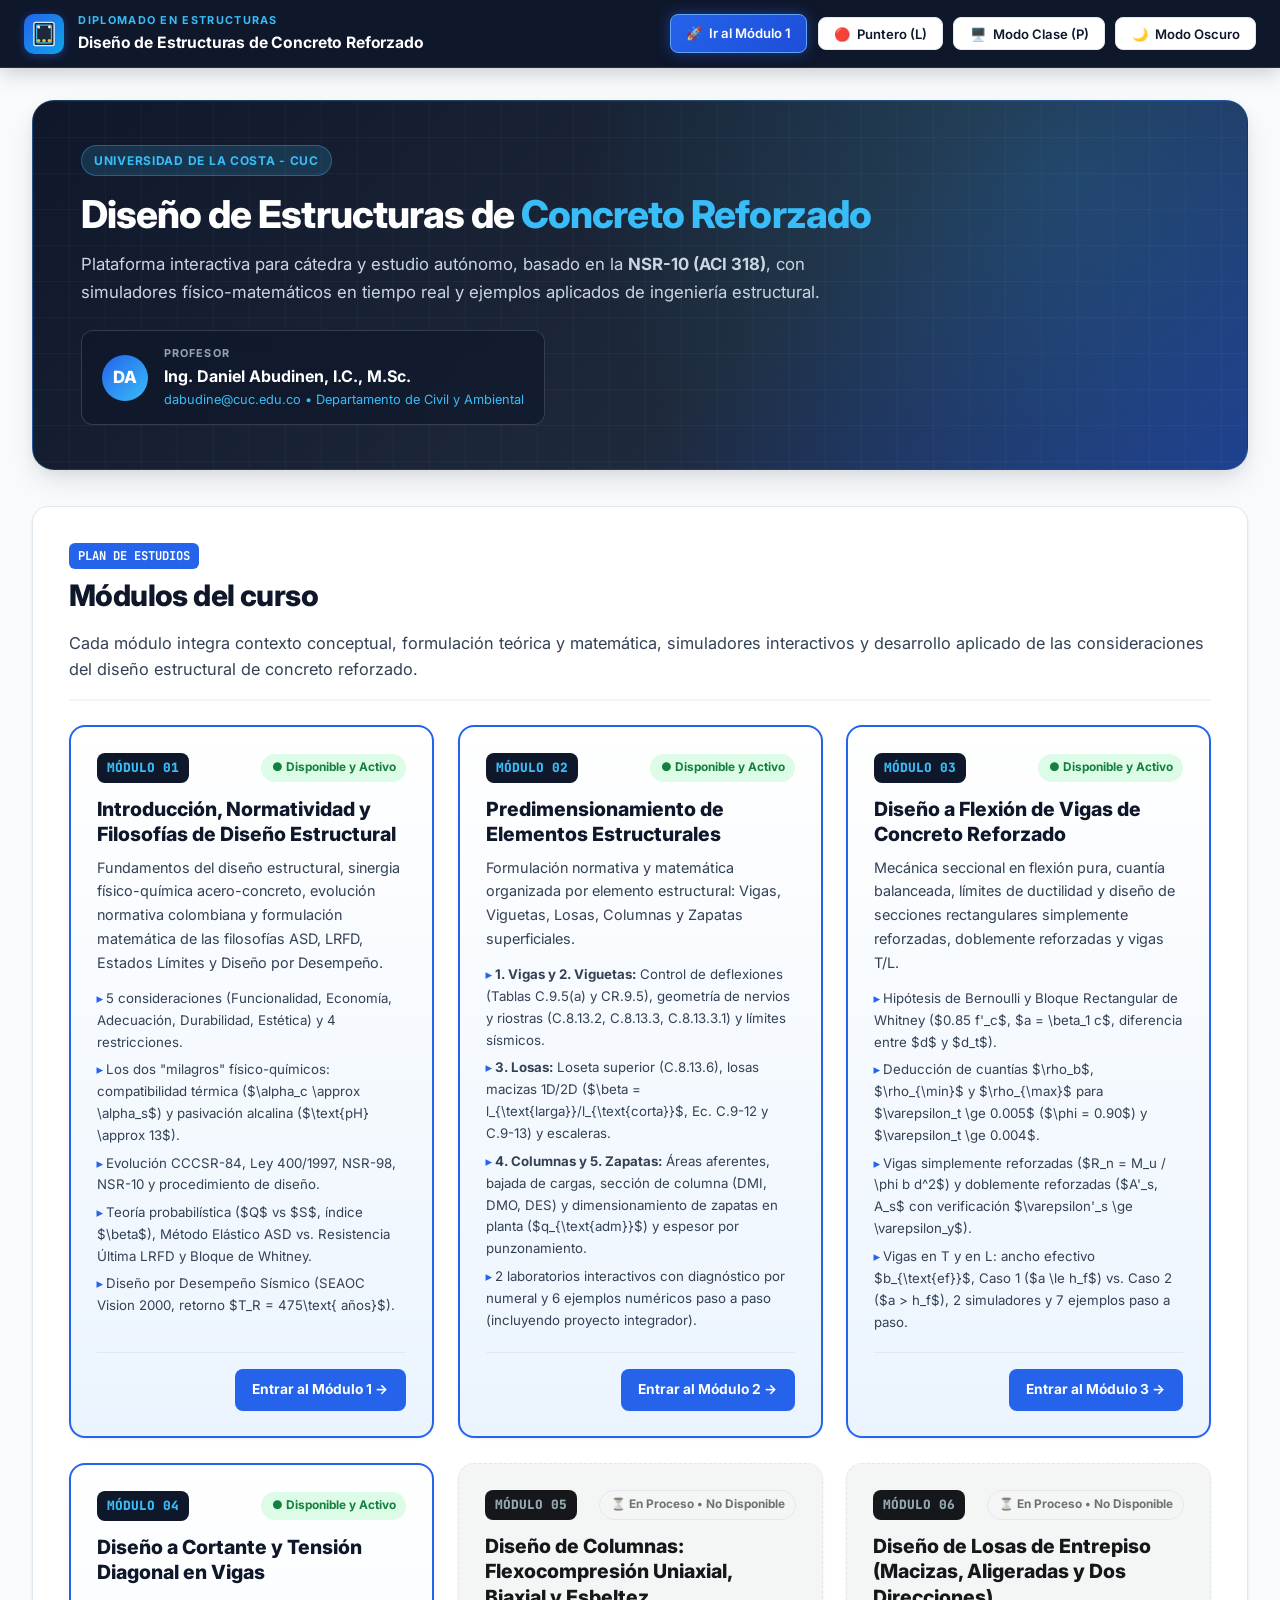
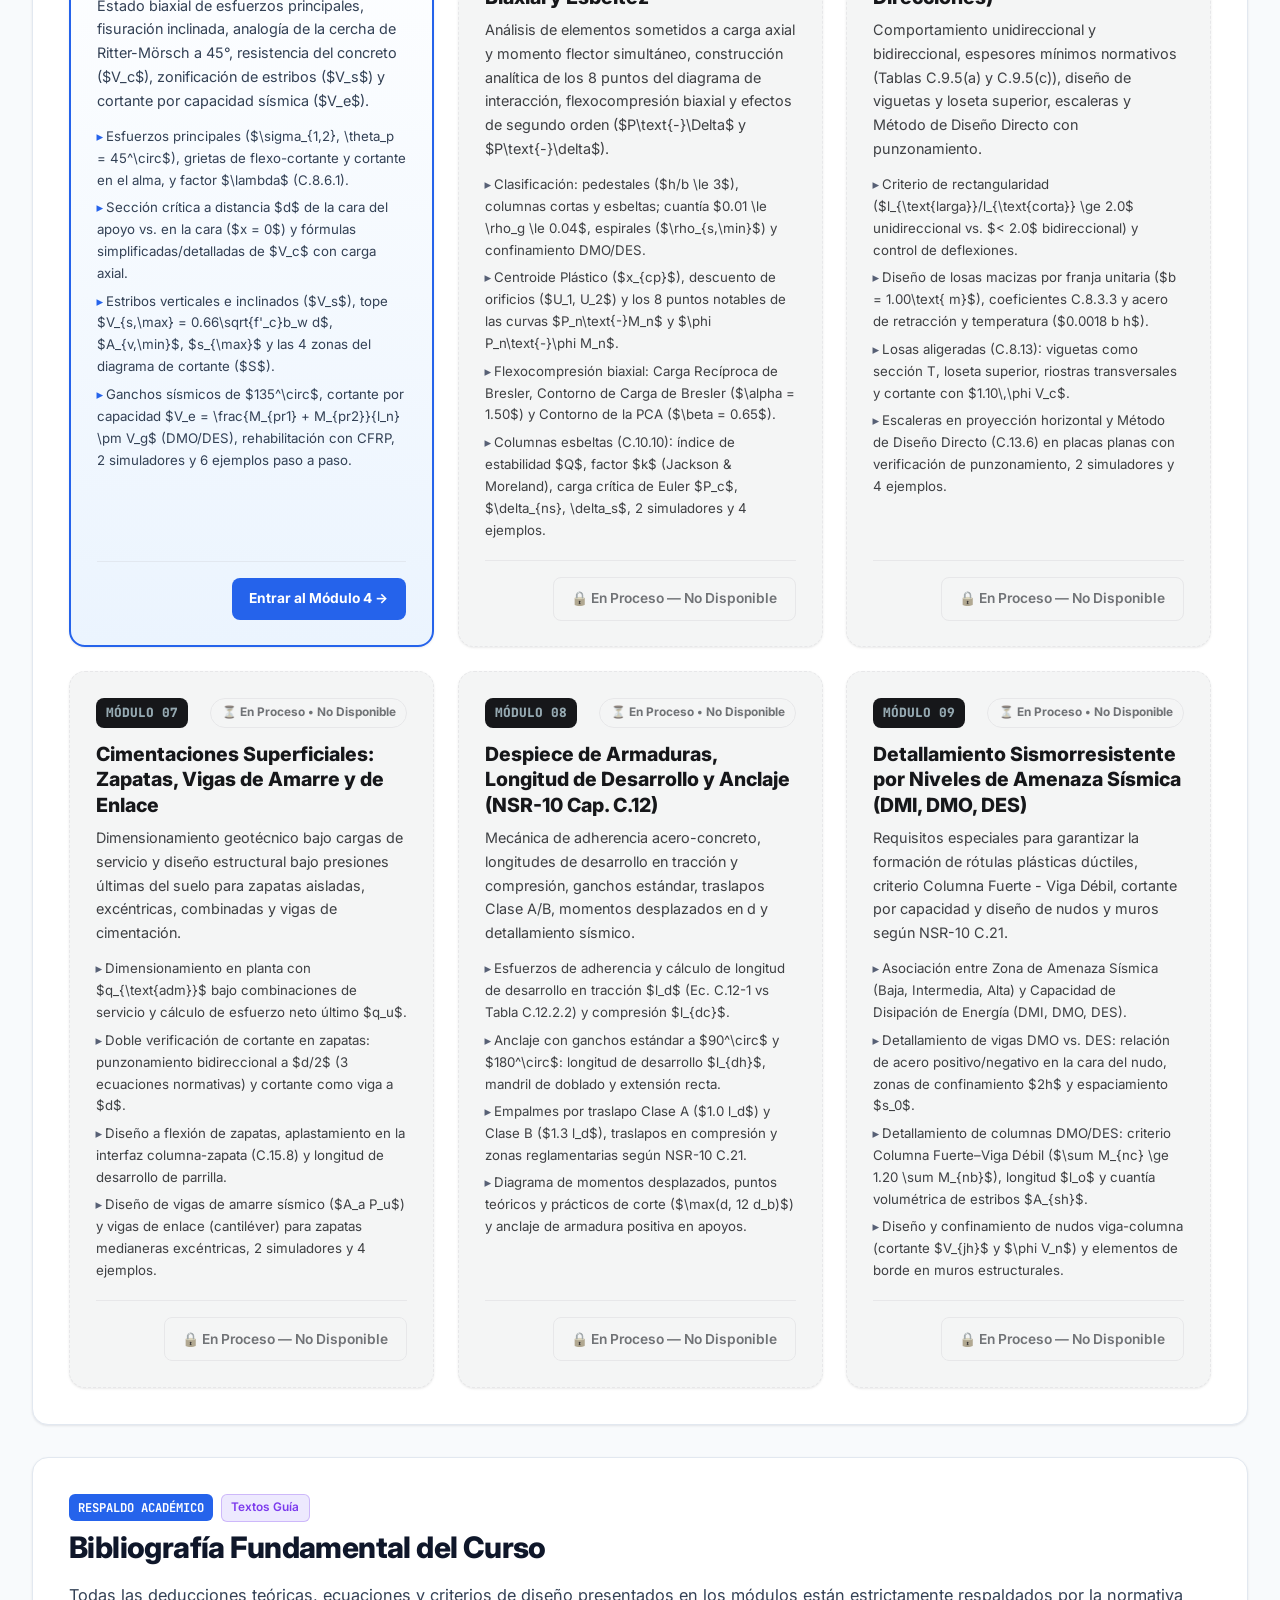
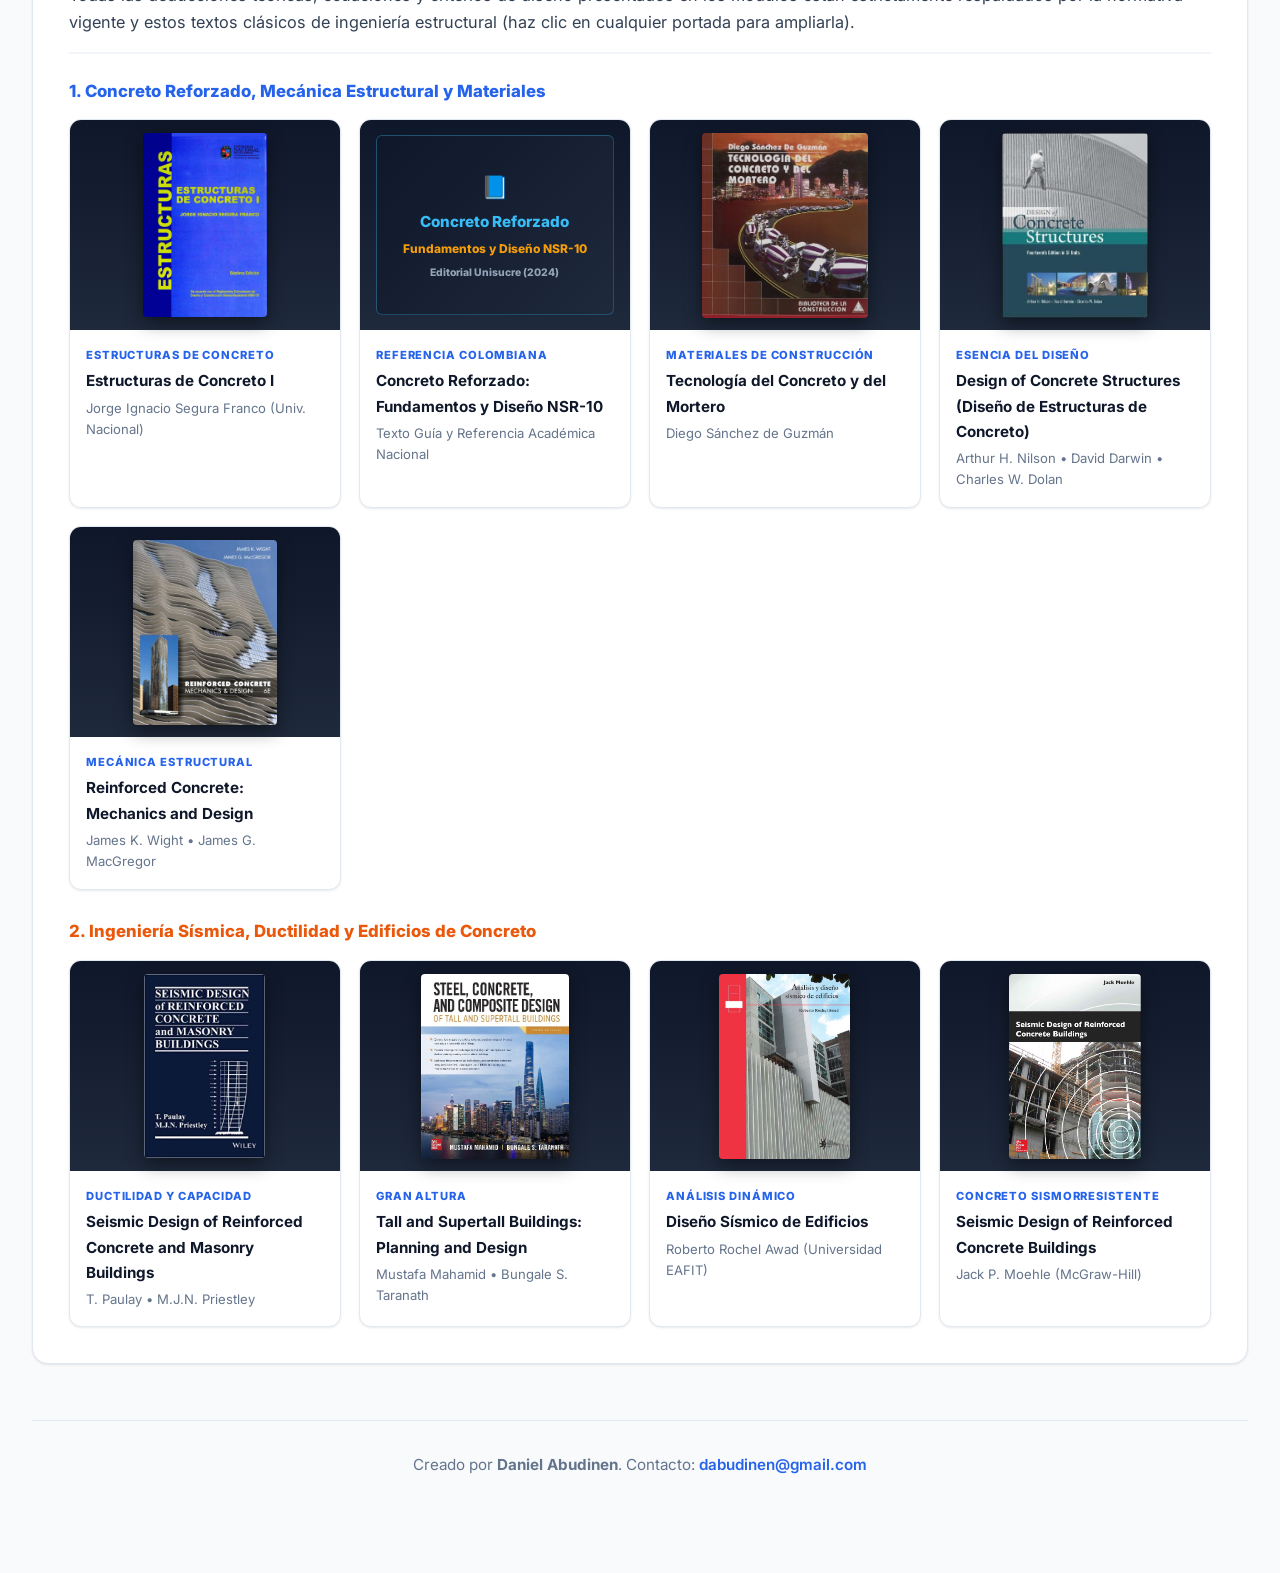
==== commit 6fac4665: "feat(portal): colocar modulos 05 al 09 en estado En Proceso y deshabilitar accesos" ====
--- a/index.html
+++ b/index.html
@@ -212,11 +212,11 @@
         </article>
 
         <!-- MÓDULO 5 -->
-        <article class="module-card featured">
+        <article class="module-card module-in-progress">
           <div>
             <div class="module-card-top">
               <span class="module-number">MÓDULO 05</span>
-              <span class="module-status status-ready">● Disponible y Activo</span>
+              <span class="module-status status-in-progress">⏳ En Proceso • No Disponible</span>
             </div>
             <h3 class="module-card-title" style="margin-top: 0.85rem;">
               Diseño de Columnas: Flexocompresión Uniaxial, Biaxial y Esbeltez
@@ -232,16 +232,16 @@
             </ul>
           </div>
           <div class="module-card-footer" style="justify-content: flex-end;">
-            <a href="modulos/modulo-05-columnas.html" class="btn-primary">Entrar al Módulo 5 →</a>
+            <span class="btn-disabled" aria-disabled="true">🔒 En Proceso — No Disponible</span>
           </div>
         </article>
 
         <!-- MÓDULO 6 -->
-        <article class="module-card featured">
+        <article class="module-card module-in-progress">
           <div>
             <div class="module-card-top">
               <span class="module-number">MÓDULO 06</span>
-              <span class="module-status status-ready">● Disponible y Activo</span>
+              <span class="module-status status-in-progress">⏳ En Proceso • No Disponible</span>
             </div>
             <h3 class="module-card-title" style="margin-top: 0.85rem;">
               Diseño de Losas de Entrepiso (Macizas, Aligeradas y Dos Direcciones)
@@ -257,16 +257,16 @@
             </ul>
           </div>
           <div class="module-card-footer" style="justify-content: flex-end;">
-            <a href="modulos/modulo-06-losas.html" class="btn-primary">Entrar al Módulo 6 →</a>
+            <span class="btn-disabled" aria-disabled="true">🔒 En Proceso — No Disponible</span>
           </div>
         </article>
 
         <!-- MÓDULO 7 -->
-        <article class="module-card featured">
+        <article class="module-card module-in-progress">
           <div>
             <div class="module-card-top">
               <span class="module-number">MÓDULO 07</span>
-              <span class="module-status status-ready">● Disponible y Activo</span>
+              <span class="module-status status-in-progress">⏳ En Proceso • No Disponible</span>
             </div>
             <h3 class="module-card-title" style="margin-top: 0.85rem;">
               Cimentaciones Superficiales: Zapatas, Vigas de Amarre y de Enlace
@@ -282,16 +282,16 @@
             </ul>
           </div>
           <div class="module-card-footer" style="justify-content: flex-end;">
-            <a href="modulos/modulo-07-cimentaciones.html" class="btn-primary">Entrar al Módulo 7 →</a>
+            <span class="btn-disabled" aria-disabled="true">🔒 En Proceso — No Disponible</span>
           </div>
         </article>
 
         <!-- MÓDULO 8 -->
-        <article class="module-card featured">
+        <article class="module-card module-in-progress">
           <div>
             <div class="module-card-top">
               <span class="module-number">MÓDULO 08</span>
-              <span class="module-status status-ready">● Disponible y Activo</span>
+              <span class="module-status status-in-progress">⏳ En Proceso • No Disponible</span>
             </div>
             <h3 class="module-card-title" style="margin-top: 0.85rem;">
               Despiece de Armaduras, Longitud de Desarrollo y Anclaje (NSR-10 Cap. C.12)
@@ -307,16 +307,16 @@
             </ul>
           </div>
           <div class="module-card-footer" style="justify-content: flex-end;">
-            <a href="modulos/modulo-08-despiece.html" class="btn-primary">Entrar al Módulo 8 →</a>
+            <span class="btn-disabled" aria-disabled="true">🔒 En Proceso — No Disponible</span>
           </div>
         </article>
 
         <!-- MÓDULO 9 -->
-        <article class="module-card featured">
+        <article class="module-card module-in-progress">
           <div>
             <div class="module-card-top">
               <span class="module-number">MÓDULO 09</span>
-              <span class="module-status status-ready">● Disponible y Activo</span>
+              <span class="module-status status-in-progress">⏳ En Proceso • No Disponible</span>
             </div>
             <h3 class="module-card-title" style="margin-top: 0.85rem;">
               Detallamiento Sismorresistente por Niveles de Amenaza Sísmica (DMI, DMO, DES)
@@ -332,7 +332,7 @@
             </ul>
           </div>
           <div class="module-card-footer" style="justify-content: flex-end;">
-            <a href="modulos/modulo-09-sismico.html" class="btn-primary">Entrar al Módulo 9 →</a>
+            <span class="btn-disabled" aria-disabled="true">🔒 En Proceso — No Disponible</span>
           </div>
         </article>
       </div>
--- a/assets/css/styles.css
+++ b/assets/css/styles.css
@@ -745,6 +745,24 @@
 
 }
 
+.module-pill.disabled {
+
+  opacity: 0.6;
+
+  cursor: not-allowed;
+
+  pointer-events: none;
+
+  background: var(--bg-subtle);
+
+  color: var(--text-muted);
+
+  border-color: var(--border-color);
+
+  filter: grayscale(0.9);
+
+}
+
 /* ==========================================================================
 
    CONTENEDOR PRINCIPAL Y HERO INSTITUCIONAL
@@ -1804,23 +1822,67 @@
 }
 
 .sim-controls {
-
   background: var(--bg-subtle);
-
   border: 1px solid var(--border-color);
-
   border-radius: var(--radius-md);
-
   padding: 1.2rem;
-
-  display: flex;
-
+  display: flex;
   flex-direction: column;
-
   gap: 1rem;
-
   min-width: 0;
-
+}
+
+.sim-mode-toggle {
+  display: grid;
+  grid-template-columns: 1fr 1fr;
+  gap: 0.35rem;
+  background: var(--bg-surface);
+  padding: 0.25rem;
+  border-radius: 8px;
+  border: 1px solid var(--border-color);
+}
+
+.sim-mode-btn {
+  display: flex;
+  align-items: center;
+  justify-content: center;
+  gap: 0.4rem;
+  padding: 0.5rem 0.65rem;
+  border-radius: 6px;
+  border: 1px solid transparent;
+  background: transparent;
+  color: var(--text-muted);
+  font-family: 'Inter', sans-serif;
+  font-size: 0.82rem;
+  font-weight: 600;
+  cursor: pointer;
+  transition: all 0.2s ease;
+}
+
+.sim-mode-btn:hover {
+  color: var(--text-main);
+  background: var(--bg-subtle);
+}
+
+.sim-mode-btn.active {
+  background: #2563EB;
+  color: #FFFFFF !important;
+  font-weight: 700;
+  box-shadow: 0 2px 6px rgba(37, 99, 235, 0.3);
+}
+
+.sim-section-badge {
+  display: inline-flex;
+  align-items: center;
+  gap: 0.35rem;
+  font-size: 0.76rem;
+  font-weight: 700;
+  padding: 0.2rem 0.55rem;
+  border-radius: 4px;
+  background: var(--bg-surface);
+  border: 1px solid var(--border-color);
+  color: var(--text-main);
+  font-family: 'JetBrains Mono', monospace;
 }
 
 .control-group {
@@ -2221,6 +2283,38 @@
 
 }
 
+.status-in-progress {
+
+  background: var(--bg-subtle);
+
+  color: var(--text-muted);
+
+  border: 1px solid var(--border-color);
+
+}
+
+.module-card.module-in-progress {
+
+  opacity: 0.72;
+
+  filter: grayscale(0.85);
+
+  border: 1px dashed var(--border-color);
+
+  background: var(--bg-subtle);
+
+}
+
+.module-card.module-in-progress:hover {
+
+  transform: none !important;
+
+  box-shadow: none !important;
+
+  border-color: var(--border-color) !important;
+
+}
+
 .module-card-title {
 
   font-size: 1.22rem;
@@ -2316,6 +2410,38 @@
   color: #FFFFFF;
 
   transform: translateX(2px);
+
+}
+
+.btn-disabled {
+
+  display: inline-flex;
+
+  align-items: center;
+
+  gap: 0.5rem;
+
+  background: var(--bg-subtle);
+
+  color: var(--text-muted);
+
+  font-weight: 600;
+
+  font-size: 0.86rem;
+
+  padding: 0.6rem 1.1rem;
+
+  border-radius: var(--radius-sm);
+
+  border: 1px solid var(--border-color);
+
+  cursor: not-allowed;
+
+  user-select: none;
+
+  pointer-events: none;
+
+  text-decoration: none;
 
 }
 
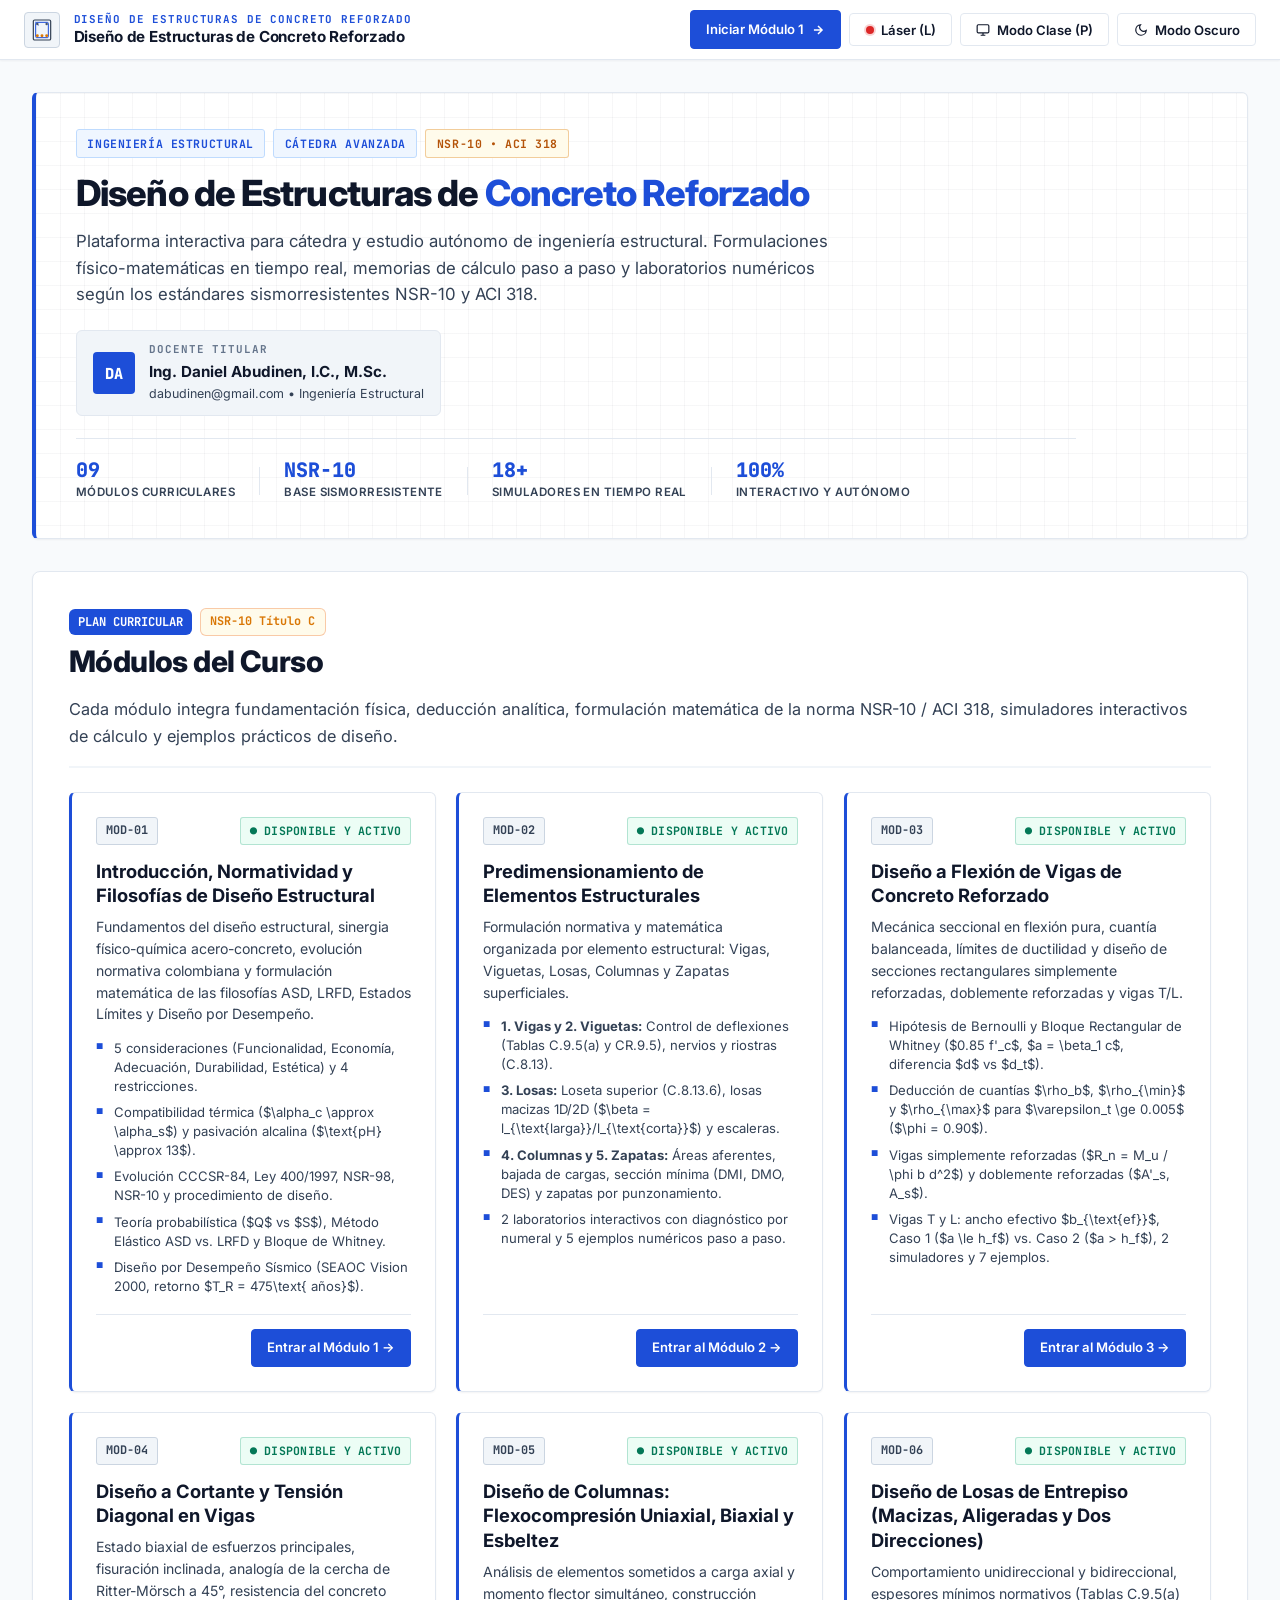
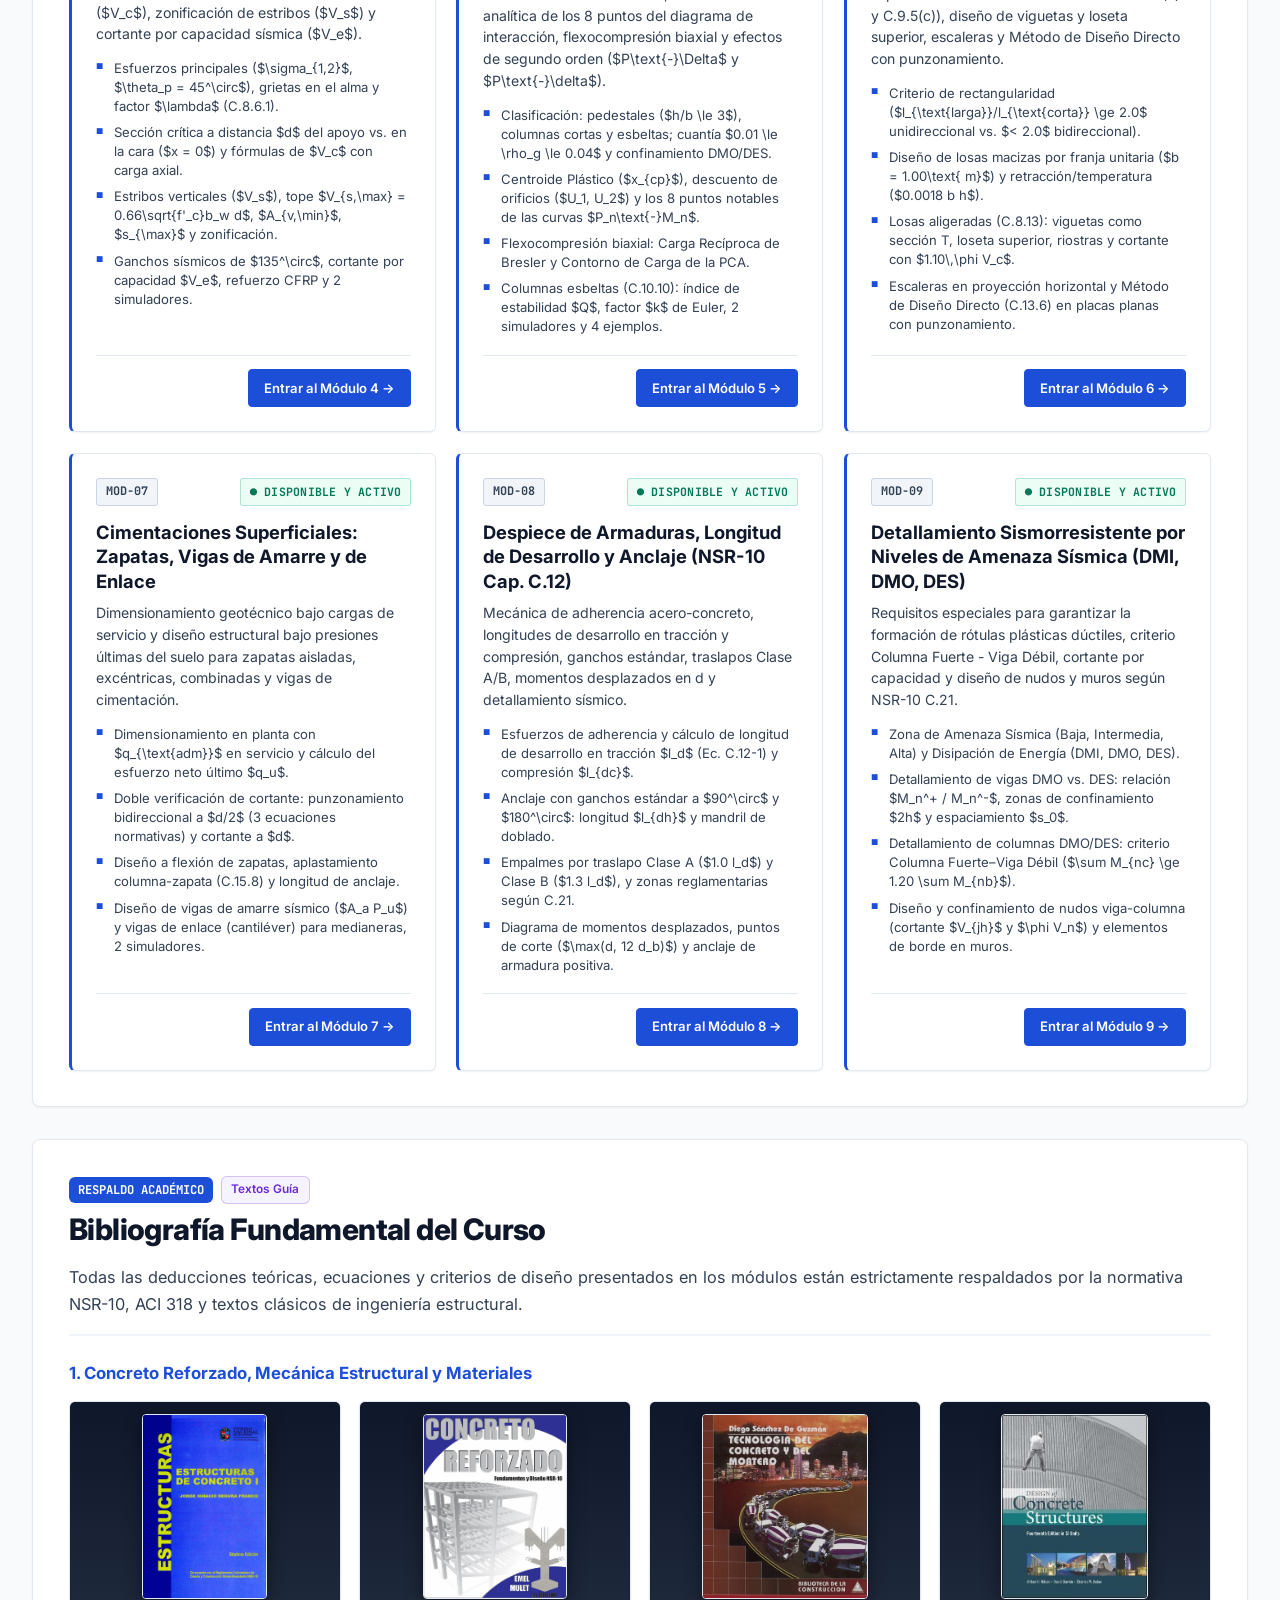
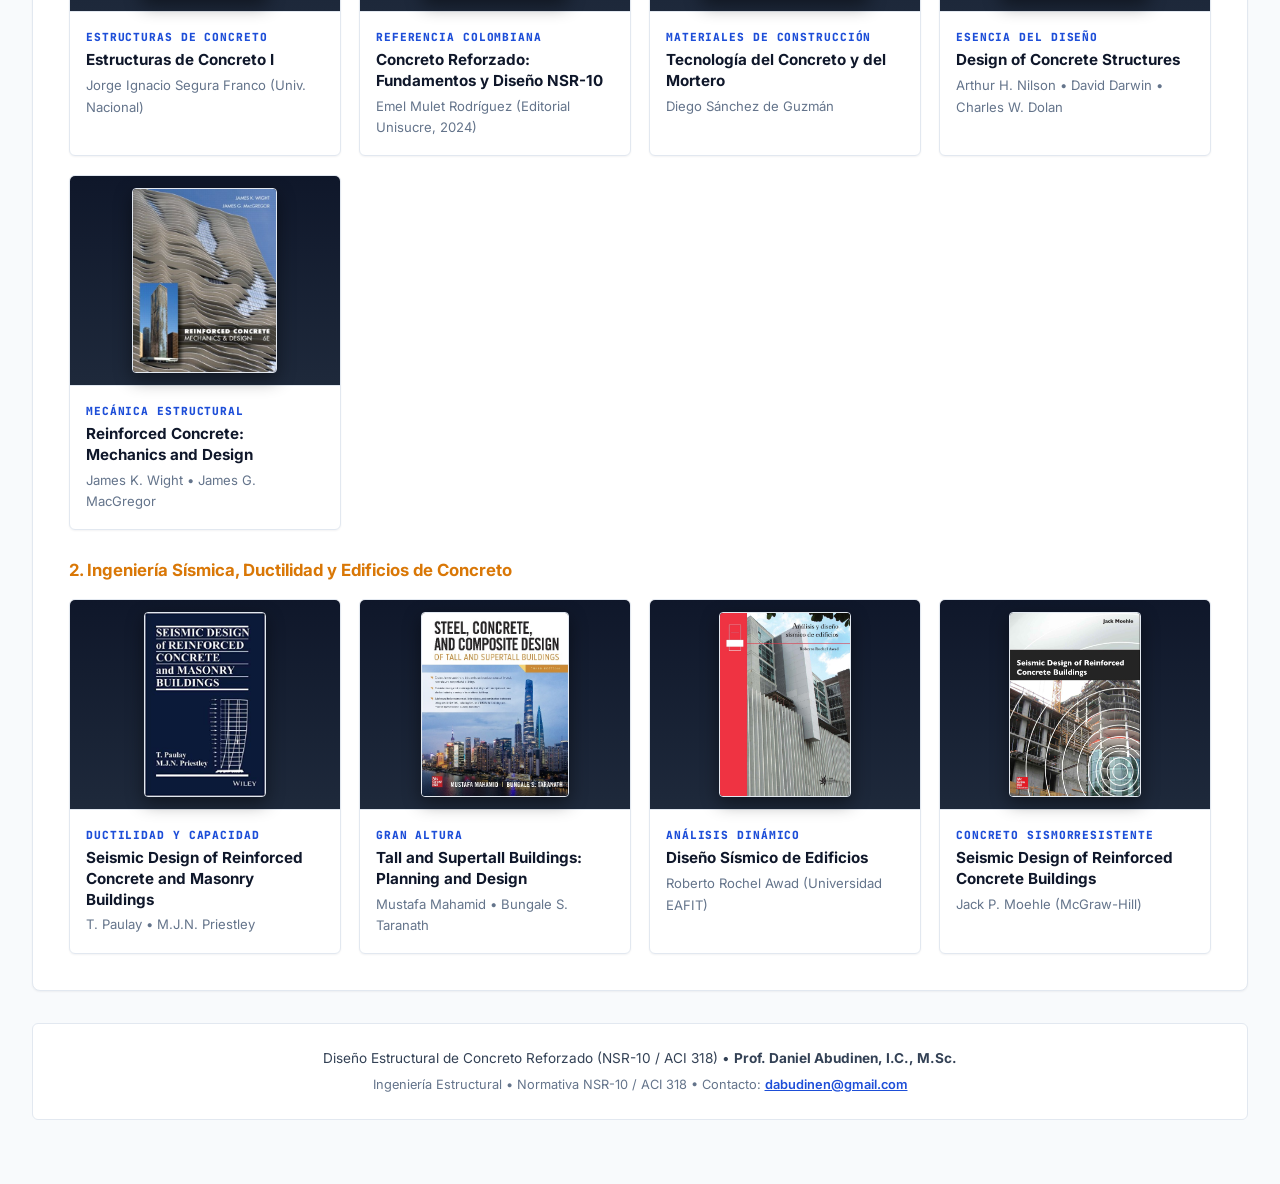
==== commit 0490ea70: "feat(unslop): complete web redesign, fix accordions, repair math, update unisucre reference, remove " ====
--- a/index.html
+++ b/index.html
@@ -3,7 +3,7 @@
 <head>
   <meta charset="UTF-8" />
   <meta name="viewport" content="width=device-width, initial-scale=1.0" />
-  <title>Diplomado en Diseño Estructural de Concreto Reforzado | Prof. Daniel Abudinen</title>
+  <title>Diseño Estructural de Concreto Reforzado | Prof. Daniel Abudinen</title>
   <!-- Google Fonts: Inter & JetBrains Mono -->
   <link rel="preconnect" href="https://fonts.googleapis.com" />
   <link rel="preconnect" href="https://fonts.gstatic.com" crossorigin />
@@ -12,10 +12,9 @@
   <link rel="stylesheet" href="https://cdn.jsdelivr.net/npm/katex@0.16.11/dist/katex.min.css" />
   <script defer src="https://cdn.jsdelivr.net/npm/katex@0.16.11/dist/katex.min.js"></script>
   <script defer src="https://cdn.jsdelivr.net/npm/katex@0.16.11/dist/contrib/auto-render.min.js"></script>
-  <!-- Estilos del Sistema de Diseño -->
-  <link rel="stylesheet" href="assets/css/styles.css?v=20261107" />
+  <!-- Estilos del Sistema de Diseño (Formato de Ingeniería Unslop) -->
+  <link rel="stylesheet" href="assets/css/styles.css?v=20261111" />
   <!-- Favicon e Iconografía Web -->
-  <link rel="icon" type="image/png" sizes="32x32" href="[data-uri]" />
   <link rel="icon" type="image/png" sizes="32x32" href="assets/img/favicon-32x32.png?v=3" />
   <link rel="icon" type="image/png" sizes="16x16" href="assets/img/favicon-16x16.png?v=3" />
   <link rel="icon" type="image/svg+xml" href="assets/img/favicon.svg?v=3" />
@@ -28,66 +27,89 @@
   <!-- BARRA SUPERIOR GLOBAL -->
   <header class="topbar">
     <div class="topbar-brand">
-      <div class="topbar-logo" title="Sección de Viga de Concreto Reforzado">
-        <svg width="28" height="28" viewBox="0 0 36 36" fill="none" xmlns="http://www.w3.org/2000/svg">
-          <!-- Contorno de concreto de la viga -->
-          <rect x="5" y="3" width="26" height="30" rx="2.5" fill="#1E293B" stroke="#E2E8F0" stroke-width="1.8"/>
-          <!-- Estribo de confinamiento -->
-          <rect x="8.5" y="6.5" width="19" height="23" rx="1.5" stroke="#38BDF8" stroke-width="1.5"/>
-          <!-- Gancho sísmico a 135° -->
-          <line x1="8.5" y1="6.5" x2="12.5" y2="10.5" stroke="#38BDF8" stroke-width="1.5" stroke-linecap="round"/>
-          <!-- Barras superiores (compresión) -->
-          <circle cx="11" cy="9" r="1.8" fill="#F8FAFC"/>
-          <circle cx="25" cy="9" r="1.8" fill="#F8FAFC"/>
-          <!-- Barras inferiores (tracción) -->
-          <circle cx="11" cy="26.5" r="2.2" fill="#FBBF24"/>
-          <circle cx="18" cy="26.5" r="2.2" fill="#FBBF24"/>
-          <circle cx="25" cy="26.5" r="2.2" fill="#FBBF24"/>
+      <div class="topbar-logo" title="Sección de Viga de Concreto Reforzado — Cátedra NSR-10">
+        <svg width="24" height="24" viewBox="0 0 36 36" fill="none" xmlns="http://www.w3.org/2000/svg">
+          <rect x="5" y="3" width="26" height="30" rx="2" fill="#F1F5F9" stroke="#334155" stroke-width="1.8"/>
+          <rect x="8.5" y="6.5" width="19" height="23" rx="1.5" stroke="#1D4ED8" stroke-width="1.5"/>
+          <line x1="8.5" y1="6.5" x2="12.5" y2="10.5" stroke="#1D4ED8" stroke-width="1.5" stroke-linecap="round"/>
+          <circle cx="11" cy="9" r="1.8" fill="#475569"/>
+          <circle cx="25" cy="9" r="1.8" fill="#475569"/>
+          <circle cx="11" cy="26.5" r="2.2" fill="#D97706"/>
+          <circle cx="18" cy="26.5" r="2.2" fill="#D97706"/>
+          <circle cx="25" cy="26.5" r="2.2" fill="#D97706"/>
         </svg>
       </div>
       <div class="topbar-title-group">
-        <span class="topbar-eyebrow">Diplomado en Estructuras</span>
+        <span class="topbar-eyebrow">DISEÑO DE ESTRUCTURAS DE CONCRETO REFORZADO</span>
         <span class="topbar-title">Diseño de Estructuras de Concreto Reforzado</span>
       </div>
     </div>
     <div class="topbar-actions">
       <a href="modulos/modulo-01-introduccion.html" class="btn-control active-mode" title="Ir al Módulo 1: Introducción">
-        <span>🚀</span> <span class="btn-label">Ir al Módulo 1</span>
+        <span class="btn-label">Iniciar Módulo 1</span>
+        <svg width="14" height="14" viewBox="0 0 24 24" fill="none" stroke="currentColor" stroke-width="2.5"><path d="M5 12h14M12 5l7 7-7 7"/></svg>
       </a>
       <button id="btn-laser" class="btn-control" onclick="toggleLaser()" title="Puntero láser para clase (Tecla L)">
-        <span>🔴</span> <span class="btn-label">Puntero (L)</span>
+        <span class="dot-indicator red"></span>
+        <span class="btn-label">Láser (L)</span>
       </button>
       <button id="btn-presentation" class="btn-control" onclick="togglePresentationMode()" title="Activar vista de láminas para proyector (Tecla P)">
-        <span>🖥️</span> <span class="btn-label">Modo Clase (P)</span>
+        <svg width="14" height="14" viewBox="0 0 24 24" fill="none" stroke="currentColor" stroke-width="2"><rect x="2" y="3" width="20" height="14" rx="2"/><path d="M8 21h8M12 17v4"/></svg>
+        <span class="btn-label">Modo Clase (P)</span>
       </button>
       <button id="btn-theme" class="btn-control" onclick="toggleTheme()" title="Conmutar Tema Claro/Oscuro">
-        <span>🌙</span> <span class="btn-label">Modo Oscuro</span>
+        <svg width="14" height="14" viewBox="0 0 24 24" fill="none" stroke="currentColor" stroke-width="2"><path d="M21 12.79A9 9 0 1 1 11.21 3 7 7 0 0 0 21 12.79z"/></svg>
+        <span class="btn-label">Modo Oscuro</span>
       </button>
     </div>
   </header>
 
   <main class="hub-container">
-    <!-- HERO INSTITUCIONAL -->
+    <!-- HERO INSTITUCIONAL DE INGENIERÍA -->
     <section class="hero-banner">
       <div class="hero-grid hero-single">
         <div>
           <div class="hero-badge-row">
-            <span class="hero-badge">Universidad de la Costa - CUC</span>
+            <span class="hero-badge">Ingeniería Estructural</span>
+            <span class="hero-badge">Cátedra Avanzada</span>
+            <span class="hero-badge norma">NSR-10 • ACI 318</span>
           </div>
           <h1 class="hero-title">
             Diseño de Estructuras de <span>Concreto Reforzado</span>
           </h1>
           <p class="hero-subtitle">
-            Plataforma interactiva para cátedra y estudio autónomo, basado en la <strong>NSR-10 (ACI 318)</strong>, con simuladores físico-matemáticos en tiempo real y ejemplos aplicados de ingeniería estructural.
+            Plataforma interactiva para cátedra y estudio autónomo de ingeniería estructural. Formulaciones físico-matemáticas en tiempo real, memorias de cálculo paso a paso y laboratorios numéricos según los estándares sismorresistentes NSR-10 y ACI 318.
           </p>
           <div style="display: flex; flex-wrap: wrap; gap: 1rem; align-items: center;">
             <div class="professor-card">
               <div class="professor-avatar">DA</div>
               <div class="professor-info">
-                <span class="professor-label">Profesor</span>
+                <span class="professor-label">Docente Titular</span>
                 <span class="professor-name">Ing. Daniel Abudinen, I.C., M.Sc.</span>
-                <span class="professor-inst">dabudine@cuc.edu.co • Departamento de Civil y Ambiental</span>
+                <span class="professor-inst"><a href="mailto:dabudinen@gmail.com" style="color: inherit; text-decoration: none;">dabudinen@gmail.com</a> • Ingeniería Estructural</span>
               </div>
+            </div>
+          </div>
+          <!-- Tira de Métricas Técnicas -->
+          <div class="hero-stats-strip">
+            <div class="hero-stat-item">
+              <span class="hero-stat-num">09</span>
+              <span class="hero-stat-label">Módulos Curriculares</span>
+            </div>
+            <div class="hero-stat-sep"></div>
+            <div class="hero-stat-item">
+              <span class="hero-stat-num">NSR-10</span>
+              <span class="hero-stat-label">Base Sismorresistente</span>
+            </div>
+            <div class="hero-stat-sep"></div>
+            <div class="hero-stat-item">
+              <span class="hero-stat-num">18+</span>
+              <span class="hero-stat-label">Simuladores en Tiempo Real</span>
+            </div>
+            <div class="hero-stat-sep"></div>
+            <div class="hero-stat-item">
+              <span class="hero-stat-num">100%</span>
+              <span class="hero-stat-label">Interactivo y Autónomo</span>
             </div>
           </div>
         </div>
@@ -99,14 +121,14 @@
       <div class="section-header">
         <div>
           <div class="section-tag-row">
-            <span class="section-num-badge">PLAN DE ESTUDIOS</span>
-          </div>
-          <h2 class="section-title">Módulos del curso</h2>
+            <span class="section-num-badge">PLAN CURRICULAR</span>
+            <span class="nsr-badge">NSR-10 Título C</span>
+          </div>
+          <h2 class="section-title">Módulos del Curso</h2>
           <p class="section-lead" style="margin-bottom: 0;">
-            Cada módulo integra contexto conceptual, formulación teórica y matemática, simuladores interactivos y desarrollo aplicado de las consideraciones del diseño estructural de concreto reforzado.
+            Cada módulo integra fundamentación física, deducción analítica, formulación matemática de la norma NSR-10 / ACI 318, simuladores interactivos de cálculo y ejemplos prácticos de diseño.
           </p>
         </div>
-        
       </div>
 
       <div class="modules-grid">
@@ -114,8 +136,8 @@
         <article class="module-card featured">
           <div>
             <div class="module-card-top">
-              <span class="module-number">MÓDULO 01</span>
-              <span class="module-status status-ready">● Disponible y Activo</span>
+              <span class="module-number">MOD-01</span>
+              <span class="module-status status-ready">● DISPONIBLE Y ACTIVO</span>
             </div>
             <h3 class="module-card-title" style="margin-top: 0.85rem;">
               Introducción, Normatividad y Filosofías de Diseño Estructural
@@ -125,13 +147,13 @@
             </p>
             <ul class="module-topics">
               <li>5 consideraciones (Funcionalidad, Economía, Adecuación, Durabilidad, Estética) y 4 restricciones.</li>
-              <li>Los dos "milagros" físico-químicos: compatibilidad térmica ($\alpha_c \approx \alpha_s$) y pasivación alcalina ($\text{pH} \approx 13$).</li>
+              <li>Compatibilidad térmica ($\alpha_c \approx \alpha_s$) y pasivación alcalina ($\text{pH} \approx 13$).</li>
               <li>Evolución CCCSR-84, Ley 400/1997, NSR-98, NSR-10 y procedimiento de diseño.</li>
-              <li>Teoría probabilística ($Q$ vs $S$, índice $\beta$), Método Elástico ASD vs. Resistencia Última LRFD y Bloque de Whitney.</li>
+              <li>Teoría probabilística ($Q$ vs $S$), Método Elástico ASD vs. LRFD y Bloque de Whitney.</li>
               <li>Diseño por Desempeño Sísmico (SEAOC Vision 2000, retorno $T_R = 475\text{ años}$).</li>
             </ul>
           </div>
-          <div class="module-card-footer" style="justify-content: flex-end;">
+          <div class="module-card-footer">
             <a href="modulos/modulo-01-introduccion.html" class="btn-primary">Entrar al Módulo 1 →</a>
           </div>
         </article>
@@ -140,8 +162,8 @@
         <article class="module-card featured">
           <div>
             <div class="module-card-top">
-              <span class="module-number">MÓDULO 02</span>
-              <span class="module-status status-ready">● Disponible y Activo</span>
+              <span class="module-number">MOD-02</span>
+              <span class="module-status status-ready">● DISPONIBLE Y ACTIVO</span>
             </div>
             <h3 class="module-card-title" style="margin-top: 0.85rem;">
               Predimensionamiento de Elementos Estructurales
@@ -150,13 +172,13 @@
               Formulación normativa y matemática organizada por elemento estructural: Vigas, Viguetas, Losas, Columnas y Zapatas superficiales.
             </p>
             <ul class="module-topics">
-              <li><strong>1. Vigas y 2. Viguetas:</strong> Control de deflexiones (Tablas C.9.5(a) y CR.9.5), geometría de nervios y riostras (C.8.13.2, C.8.13.3, C.8.13.3.1) y límites sísmicos.</li>
-              <li><strong>3. Losas:</strong> Loseta superior (C.8.13.6), losas macizas 1D/2D ($\beta = l_{\text{larga}}/l_{\text{corta}}$, Ec. C.9-12 y C.9-13) y escaleras.</li>
-              <li><strong>4. Columnas y 5. Zapatas:</strong> Áreas aferentes, bajada de cargas, sección de columna (DMI, DMO, DES) y dimensionamiento de zapatas en planta ($q_{\text{adm}}$) y espesor por punzonamiento.</li>
-              <li>2 laboratorios interactivos con diagnóstico por numeral y 6 ejemplos numéricos paso a paso (incluyendo proyecto integrador).</li>
-            </ul>
-          </div>
-          <div class="module-card-footer" style="justify-content: flex-end;">
+              <li><strong>1. Vigas y 2. Viguetas:</strong> Control de deflexiones (Tablas C.9.5(a) y CR.9.5), nervios y riostras (C.8.13).</li>
+              <li><strong>3. Losas:</strong> Loseta superior (C.8.13.6), losas macizas 1D/2D ($\beta = l_{\text{larga}}/l_{\text{corta}}$) y escaleras.</li>
+              <li><strong>4. Columnas y 5. Zapatas:</strong> Áreas aferentes, bajada de cargas, sección mínima (DMI, DMO, DES) y zapatas por punzonamiento.</li>
+              <li>2 laboratorios interactivos con diagnóstico por numeral y 5 ejemplos numéricos paso a paso.</li>
+            </ul>
+          </div>
+          <div class="module-card-footer">
             <a href="modulos/modulo-02-predimensionamiento.html" class="btn-primary">Entrar al Módulo 2 →</a>
           </div>
         </article>
@@ -165,8 +187,8 @@
         <article class="module-card featured">
           <div>
             <div class="module-card-top">
-              <span class="module-number">MÓDULO 03</span>
-              <span class="module-status status-ready">● Disponible y Activo</span>
+              <span class="module-number">MOD-03</span>
+              <span class="module-status status-ready">● DISPONIBLE Y ACTIVO</span>
             </div>
             <h3 class="module-card-title" style="margin-top: 0.85rem;">
               Diseño a Flexión de Vigas de Concreto Reforzado
@@ -175,13 +197,13 @@
               Mecánica seccional en flexión pura, cuantía balanceada, límites de ductilidad y diseño de secciones rectangulares simplemente reforzadas, doblemente reforzadas y vigas T/L.
             </p>
             <ul class="module-topics">
-              <li>Hipótesis de Bernoulli y Bloque Rectangular de Whitney ($0.85 f'_c$, $a = \beta_1 c$, diferencia entre $d$ y $d_t$).</li>
-              <li>Deducción de cuantías $\rho_b$, $\rho_{\min}$ y $\rho_{\max}$ para $\varepsilon_t \ge 0.005$ ($\phi = 0.90$) y $\varepsilon_t \ge 0.004$.</li>
-              <li>Vigas simplemente reforzadas ($R_n = M_u / \phi b d^2$) y doblemente reforzadas ($A'_s, A_s$ con verificación $\varepsilon'_s \ge \varepsilon_y$).</li>
-              <li>Vigas en T y en L: ancho efectivo $b_{\text{ef}}$, Caso 1 ($a \le h_f$) vs. Caso 2 ($a > h_f$), 2 simuladores y 7 ejemplos paso a paso.</li>
-            </ul>
-          </div>
-          <div class="module-card-footer" style="justify-content: flex-end;">
+              <li>Hipótesis de Bernoulli y Bloque Rectangular de Whitney ($0.85 f'_c$, $a = \beta_1 c$, diferencia $d$ vs $d_t$).</li>
+              <li>Deducción de cuantías $\rho_b$, $\rho_{\min}$ y $\rho_{\max}$ para $\varepsilon_t \ge 0.005$ ($\phi = 0.90$).</li>
+              <li>Vigas simplemente reforzadas ($R_n = M_u / \phi b d^2$) y doblemente reforzadas ($A'_s, A_s$).</li>
+              <li>Vigas T y L: ancho efectivo $b_{\text{ef}}$, Caso 1 ($a \le h_f$) vs. Caso 2 ($a > h_f$), 2 simuladores y 7 ejemplos.</li>
+            </ul>
+          </div>
+          <div class="module-card-footer">
             <a href="modulos/modulo-03-flexion-vigas.html" class="btn-primary">Entrar al Módulo 3 →</a>
           </div>
         </article>
@@ -190,8 +212,8 @@
         <article class="module-card featured">
           <div>
             <div class="module-card-top">
-              <span class="module-number">MÓDULO 04</span>
-              <span class="module-status status-ready">● Disponible y Activo</span>
+              <span class="module-number">MOD-04</span>
+              <span class="module-status status-ready">● DISPONIBLE Y ACTIVO</span>
             </div>
             <h3 class="module-card-title" style="margin-top: 0.85rem;">
               Diseño a Cortante y Tensión Diagonal en Vigas
@@ -200,23 +222,23 @@
               Estado biaxial de esfuerzos principales, fisuración inclinada, analogía de la cercha de Ritter-Mörsch a 45°, resistencia del concreto ($V_c$), zonificación de estribos ($V_s$) y cortante por capacidad sísmica ($V_e$).
             </p>
             <ul class="module-topics">
-              <li>Esfuerzos principales ($\sigma_{1,2}, \theta_p = 45^\circ$), grietas de flexo-cortante y cortante en el alma, y factor $\lambda$ (C.8.6.1).</li>
-              <li>Sección crítica a distancia $d$ de la cara del apoyo vs. en la cara ($x = 0$) y fórmulas simplificadas/detalladas de $V_c$ con carga axial.</li>
-              <li>Estribos verticales e inclinados ($V_s$), tope $V_{s,\max} = 0.66\sqrt{f'_c}b_w d$, $A_{v,\min}$, $s_{\max}$ y las 4 zonas del diagrama de cortante ($S$).</li>
-              <li>Ganchos sísmicos de $135^\circ$, cortante por capacidad $V_e = \frac{M_{pr1} + M_{pr2}}{l_n} \pm V_g$ (DMO/DES), rehabilitación con CFRP, 2 simuladores y 6 ejemplos paso a paso.</li>
-            </ul>
-          </div>
-          <div class="module-card-footer" style="justify-content: flex-end;">
+              <li>Esfuerzos principales ($\sigma_{1,2}$, $\theta_p = 45^\circ$), grietas en el alma y factor $\lambda$ (C.8.6.1).</li>
+              <li>Sección crítica a distancia $d$ del apoyo vs. en la cara ($x = 0$) y fórmulas de $V_c$ con carga axial.</li>
+              <li>Estribos verticales ($V_s$), tope $V_{s,\max} = 0.66\sqrt{f'_c}b_w d$, $A_{v,\min}$, $s_{\max}$ y zonificación.</li>
+              <li>Ganchos sísmicos de $135^\circ$, cortante por capacidad $V_e$, refuerzo CFRP y 2 simuladores.</li>
+            </ul>
+          </div>
+          <div class="module-card-footer">
             <a href="modulos/modulo-04-cortante-vigas.html" class="btn-primary">Entrar al Módulo 4 →</a>
           </div>
         </article>
 
         <!-- MÓDULO 5 -->
-        <article class="module-card module-in-progress">
-          <div>
-            <div class="module-card-top">
-              <span class="module-number">MÓDULO 05</span>
-              <span class="module-status status-in-progress">⏳ En Proceso • No Disponible</span>
+        <article class="module-card featured">
+          <div>
+            <div class="module-card-top">
+              <span class="module-number">MOD-05</span>
+              <span class="module-status status-ready">● DISPONIBLE Y ACTIVO</span>
             </div>
             <h3 class="module-card-title" style="margin-top: 0.85rem;">
               Diseño de Columnas: Flexocompresión Uniaxial, Biaxial y Esbeltez
@@ -225,23 +247,23 @@
               Análisis de elementos sometidos a carga axial y momento flector simultáneo, construcción analítica de los 8 puntos del diagrama de interacción, flexocompresión biaxial y efectos de segundo orden ($P\text{-}\Delta$ y $P\text{-}\delta$).
             </p>
             <ul class="module-topics">
-              <li>Clasificación: pedestales ($h/b \le 3$), columnas cortas y esbeltas; cuantía $0.01 \le \rho_g \le 0.04$, espirales ($\rho_{s,\min}$) y confinamiento DMO/DES.</li>
-              <li>Centroide Plástico ($x_{cp}$), descuento de orificios ($U_1, U_2$) y los 8 puntos notables de las curvas $P_n\text{-}M_n$ y $\phi P_n\text{-}\phi M_n$.</li>
-              <li>Flexocompresión biaxial: Carga Recíproca de Bresler, Contorno de Carga de Bresler ($\alpha = 1.50$) y Contorno de la PCA ($\beta = 0.65$).</li>
-              <li>Columnas esbeltas (C.10.10): índice de estabilidad $Q$, factor $k$ (Jackson &amp; Moreland), carga crítica de Euler $P_c$, $\delta_{ns}, \delta_s$, 2 simuladores y 4 ejemplos.</li>
-            </ul>
-          </div>
-          <div class="module-card-footer" style="justify-content: flex-end;">
-            <span class="btn-disabled" aria-disabled="true">🔒 En Proceso — No Disponible</span>
+              <li>Clasificación: pedestales ($h/b \le 3$), columnas cortas y esbeltas; cuantía $0.01 \le \rho_g \le 0.04$ y confinamiento DMO/DES.</li>
+              <li>Centroide Plástico ($x_{cp}$), descuento de orificios ($U_1, U_2$) y los 8 puntos notables de las curvas $P_n\text{-}M_n$.</li>
+              <li>Flexocompresión biaxial: Carga Recíproca de Bresler y Contorno de Carga de la PCA.</li>
+              <li>Columnas esbeltas (C.10.10): índice de estabilidad $Q$, factor $k$ de Euler, 2 simuladores y 4 ejemplos.</li>
+            </ul>
+          </div>
+          <div class="module-card-footer">
+            <a href="modulos/modulo-05-columnas.html" class="btn-primary">Entrar al Módulo 5 →</a>
           </div>
         </article>
 
         <!-- MÓDULO 6 -->
-        <article class="module-card module-in-progress">
-          <div>
-            <div class="module-card-top">
-              <span class="module-number">MÓDULO 06</span>
-              <span class="module-status status-in-progress">⏳ En Proceso • No Disponible</span>
+        <article class="module-card featured">
+          <div>
+            <div class="module-card-top">
+              <span class="module-number">MOD-06</span>
+              <span class="module-status status-ready">● DISPONIBLE Y ACTIVO</span>
             </div>
             <h3 class="module-card-title" style="margin-top: 0.85rem;">
               Diseño de Losas de Entrepiso (Macizas, Aligeradas y Dos Direcciones)
@@ -250,23 +272,23 @@
               Comportamiento unidireccional y bidireccional, espesores mínimos normativos (Tablas C.9.5(a) y C.9.5(c)), diseño de viguetas y loseta superior, escaleras y Método de Diseño Directo con punzonamiento.
             </p>
             <ul class="module-topics">
-              <li>Criterio de rectangularidad ($l_{\text{larga}}/l_{\text{corta}} \ge 2.0$ unidireccional vs. $< 2.0$ bidireccional) y control de deflexiones.</li>
-              <li>Diseño de losas macizas por franja unitaria ($b = 1.00\text{ m}$), coeficientes C.8.3.3 y acero de retracción y temperatura ($0.0018 b h$).</li>
-              <li>Losas aligeradas (C.8.13): viguetas como sección T, loseta superior, riostras transversales y cortante con $1.10\,\phi V_c$.</li>
-              <li>Escaleras en proyección horizontal y Método de Diseño Directo (C.13.6) en placas planas con verificación de punzonamiento, 2 simuladores y 4 ejemplos.</li>
-            </ul>
-          </div>
-          <div class="module-card-footer" style="justify-content: flex-end;">
-            <span class="btn-disabled" aria-disabled="true">🔒 En Proceso — No Disponible</span>
+              <li>Criterio de rectangularidad ($l_{\text{larga}}/l_{\text{corta}} \ge 2.0$ unidireccional vs. $< 2.0$ bidireccional).</li>
+              <li>Diseño de losas macizas por franja unitaria ($b = 1.00\text{ m}$) y retracción/temperatura ($0.0018 b h$).</li>
+              <li>Losas aligeradas (C.8.13): viguetas como sección T, loseta superior, riostras y cortante con $1.10\,\phi V_c$.</li>
+              <li>Escaleras en proyección horizontal y Método de Diseño Directo (C.13.6) en placas planas con punzonamiento.</li>
+            </ul>
+          </div>
+          <div class="module-card-footer">
+            <a href="modulos/modulo-06-losas.html" class="btn-primary">Entrar al Módulo 6 →</a>
           </div>
         </article>
 
         <!-- MÓDULO 7 -->
-        <article class="module-card module-in-progress">
-          <div>
-            <div class="module-card-top">
-              <span class="module-number">MÓDULO 07</span>
-              <span class="module-status status-in-progress">⏳ En Proceso • No Disponible</span>
+        <article class="module-card featured">
+          <div>
+            <div class="module-card-top">
+              <span class="module-number">MOD-07</span>
+              <span class="module-status status-ready">● DISPONIBLE Y ACTIVO</span>
             </div>
             <h3 class="module-card-title" style="margin-top: 0.85rem;">
               Cimentaciones Superficiales: Zapatas, Vigas de Amarre y de Enlace
@@ -275,23 +297,23 @@
               Dimensionamiento geotécnico bajo cargas de servicio y diseño estructural bajo presiones últimas del suelo para zapatas aisladas, excéntricas, combinadas y vigas de cimentación.
             </p>
             <ul class="module-topics">
-              <li>Dimensionamiento en planta con $q_{\text{adm}}$ bajo combinaciones de servicio y cálculo de esfuerzo neto último $q_u$.</li>
-              <li>Doble verificación de cortante en zapatas: punzonamiento bidireccional a $d/2$ (3 ecuaciones normativas) y cortante como viga a $d$.</li>
-              <li>Diseño a flexión de zapatas, aplastamiento en la interfaz columna-zapata (C.15.8) y longitud de desarrollo de parrilla.</li>
-              <li>Diseño de vigas de amarre sísmico ($A_a P_u$) y vigas de enlace (cantiléver) para zapatas medianeras excéntricas, 2 simuladores y 4 ejemplos.</li>
-            </ul>
-          </div>
-          <div class="module-card-footer" style="justify-content: flex-end;">
-            <span class="btn-disabled" aria-disabled="true">🔒 En Proceso — No Disponible</span>
+              <li>Dimensionamiento en planta con $q_{\text{adm}}$ en servicio y cálculo del esfuerzo neto último $q_u$.</li>
+              <li>Doble verificación de cortante: punzonamiento bidireccional a $d/2$ (3 ecuaciones normativas) y cortante a $d$.</li>
+              <li>Diseño a flexión de zapatas, aplastamiento columna-zapata (C.15.8) y longitud de anclaje.</li>
+              <li>Diseño de vigas de amarre sísmico ($A_a P_u$) y vigas de enlace (cantiléver) para medianeras, 2 simuladores.</li>
+            </ul>
+          </div>
+          <div class="module-card-footer">
+            <a href="modulos/modulo-07-cimentaciones.html" class="btn-primary">Entrar al Módulo 7 →</a>
           </div>
         </article>
 
         <!-- MÓDULO 8 -->
-        <article class="module-card module-in-progress">
-          <div>
-            <div class="module-card-top">
-              <span class="module-number">MÓDULO 08</span>
-              <span class="module-status status-in-progress">⏳ En Proceso • No Disponible</span>
+        <article class="module-card featured">
+          <div>
+            <div class="module-card-top">
+              <span class="module-number">MOD-08</span>
+              <span class="module-status status-ready">● DISPONIBLE Y ACTIVO</span>
             </div>
             <h3 class="module-card-title" style="margin-top: 0.85rem;">
               Despiece de Armaduras, Longitud de Desarrollo y Anclaje (NSR-10 Cap. C.12)
@@ -300,23 +322,23 @@
               Mecánica de adherencia acero-concreto, longitudes de desarrollo en tracción y compresión, ganchos estándar, traslapos Clase A/B, momentos desplazados en d y detallamiento sísmico.
             </p>
             <ul class="module-topics">
-              <li>Esfuerzos de adherencia y cálculo de longitud de desarrollo en tracción $l_d$ (Ec. C.12-1 vs Tabla C.12.2.2) y compresión $l_{dc}$.</li>
-              <li>Anclaje con ganchos estándar a $90^\circ$ y $180^\circ$: longitud de desarrollo $l_{dh}$, mandril de doblado y extensión recta.</li>
-              <li>Empalmes por traslapo Clase A ($1.0 l_d$) y Clase B ($1.3 l_d$), traslapos en compresión y zonas reglamentarias según NSR-10 C.21.</li>
-              <li>Diagrama de momentos desplazados, puntos teóricos y prácticos de corte ($\max(d, 12 d_b)$) y anclaje de armadura positiva en apoyos.</li>
-            </ul>
-          </div>
-          <div class="module-card-footer" style="justify-content: flex-end;">
-            <span class="btn-disabled" aria-disabled="true">🔒 En Proceso — No Disponible</span>
+              <li>Esfuerzos de adherencia y cálculo de longitud de desarrollo en tracción $l_d$ (Ec. C.12-1) y compresión $l_{dc}$.</li>
+              <li>Anclaje con ganchos estándar a $90^\circ$ y $180^\circ$: longitud $l_{dh}$ y mandril de doblado.</li>
+              <li>Empalmes por traslapo Clase A ($1.0 l_d$) y Clase B ($1.3 l_d$), y zonas reglamentarias según C.21.</li>
+              <li>Diagrama de momentos desplazados, puntos de corte ($\max(d, 12 d_b)$) y anclaje de armadura positiva.</li>
+            </ul>
+          </div>
+          <div class="module-card-footer">
+            <a href="modulos/modulo-08-despiece.html" class="btn-primary">Entrar al Módulo 8 →</a>
           </div>
         </article>
 
         <!-- MÓDULO 9 -->
-        <article class="module-card module-in-progress">
-          <div>
-            <div class="module-card-top">
-              <span class="module-number">MÓDULO 09</span>
-              <span class="module-status status-in-progress">⏳ En Proceso • No Disponible</span>
+        <article class="module-card featured">
+          <div>
+            <div class="module-card-top">
+              <span class="module-number">MOD-09</span>
+              <span class="module-status status-ready">● DISPONIBLE Y ACTIVO</span>
             </div>
             <h3 class="module-card-title" style="margin-top: 0.85rem;">
               Detallamiento Sismorresistente por Niveles de Amenaza Sísmica (DMI, DMO, DES)
@@ -325,20 +347,20 @@
               Requisitos especiales para garantizar la formación de rótulas plásticas dúctiles, criterio Columna Fuerte - Viga Débil, cortante por capacidad y diseño de nudos y muros según NSR-10 C.21.
             </p>
             <ul class="module-topics">
-              <li>Asociación entre Zona de Amenaza Sísmica (Baja, Intermedia, Alta) y Capacidad de Disipación de Energía (DMI, DMO, DES).</li>
-              <li>Detallamiento de vigas DMO vs. DES: relación de acero positivo/negativo en la cara del nudo, zonas de confinamiento $2h$ y espaciamiento $s_0$.</li>
-              <li>Detallamiento de columnas DMO/DES: criterio Columna Fuerte–Viga Débil ($\sum M_{nc} \ge 1.20 \sum M_{nb}$), longitud $l_o$ y cuantía volumétrica de estribos $A_{sh}$.</li>
-              <li>Diseño y confinamiento de nudos viga-columna (cortante $V_{jh}$ y $\phi V_n$) y elementos de borde en muros estructurales.</li>
-            </ul>
-          </div>
-          <div class="module-card-footer" style="justify-content: flex-end;">
-            <span class="btn-disabled" aria-disabled="true">🔒 En Proceso — No Disponible</span>
+              <li>Zona de Amenaza Sísmica (Baja, Intermedia, Alta) y Disipación de Energía (DMI, DMO, DES).</li>
+              <li>Detallamiento de vigas DMO vs. DES: relación $M_n^+ / M_n^-$, zonas de confinamiento $2h$ y espaciamiento $s_0$.</li>
+              <li>Detallamiento de columnas DMO/DES: criterio Columna Fuerte–Viga Débil ($\sum M_{nc} \ge 1.20 \sum M_{nb}$).</li>
+              <li>Diseño y confinamiento de nudos viga-columna (cortante $V_{jh}$ y $\phi V_n$) y elementos de borde en muros.</li>
+            </ul>
+          </div>
+          <div class="module-card-footer">
+            <a href="modulos/modulo-09-sismico.html" class="btn-primary">Entrar al Módulo 9 →</a>
           </div>
         </article>
       </div>
     </section>
 
-    <!-- BIBLIOGRAFÍA OFICIAL EXTRAÍDA DEL PPTX -->
+    <!-- BIBLIOGRAFÍA OFICIAL TÉCNICA -->
     <section class="lesson-section" id="bibliografia-oficial">
       <div class="section-header">
         <div>
@@ -348,12 +370,12 @@
           </div>
           <h2 class="section-title">Bibliografía Fundamental del Curso</h2>
           <p class="section-lead" style="margin-bottom: 0;">
-            Todas las deducciones teóricas, ecuaciones y criterios de diseño presentados en los módulos están estrictamente respaldados por la normativa vigente y estos textos clásicos de ingeniería estructural (haz clic en cualquier portada para ampliarla).
+            Todas las deducciones teóricas, ecuaciones y criterios de diseño presentados en los módulos están estrictamente respaldados por la normativa NSR-10, ACI 318 y textos clásicos de ingeniería estructural.
           </p>
         </div>
       </div>
 
-      <h3 style="font-size: 1.05rem; font-weight: 800; margin-bottom: 0.85rem; color: var(--primary);">
+      <h3 style="font-size: 1.05rem; font-weight: 700; margin-bottom: 0.85rem; color: var(--primary);">
         1. Concreto Reforzado, Mecánica Estructural y Materiales
       </h3>
       <div class="grid-4" style="margin-bottom: 1.75rem;">
@@ -370,17 +392,12 @@
 
         <div class="book-card">
           <div class="book-cover-wrap">
-            <div style="background: linear-gradient(135deg, #0f172a, #1e293b); width: 100%; height: 180px; display: flex; flex-direction: column; align-items: center; justify-content: center; color: #38bdf8; font-weight: 800; font-size: 0.95rem; text-align: center; padding: 12px; border-radius: 6px; border: 1px solid rgba(56,189,248,0.3);">
-              <span style="font-size: 1.4rem; margin-bottom: 4px;">📘</span>
-              Concreto Reforzado<br>
-              <span style="font-size: 0.75rem; color: #f59e0b; margin-top: 4px;">Fundamentos y Diseño NSR-10</span>
-              <span style="font-size: 0.65rem; color: #94a3b8; margin-top: 6px;">Editorial Unisucre (2024)</span>
-            </div>
+            <img src="assets/img/mod01/unisucre_cover.jpg" alt="Concreto Reforzado: Fundamentos y Diseño NSR-10 - Emel Mulet Rodríguez" />
           </div>
           <div class="book-meta">
             <span class="book-category">Referencia Colombiana</span>
             <span class="book-title">Concreto Reforzado: Fundamentos y Diseño NSR-10</span>
-            <span class="book-author">Texto Guía y Referencia Académica Nacional</span>
+            <span class="book-author">Emel Mulet Rodríguez (Editorial Unisucre, 2024)</span>
           </div>
         </div>
 
@@ -401,7 +418,7 @@
           </div>
           <div class="book-meta">
             <span class="book-category">Esencia del Diseño</span>
-            <span class="book-title">Design of Concrete Structures (Diseño de Estructuras de Concreto)</span>
+            <span class="book-title">Design of Concrete Structures</span>
             <span class="book-author">Arthur H. Nilson • David Darwin • Charles W. Dolan</span>
           </div>
         </div>
@@ -418,7 +435,7 @@
         </div>
       </div>
 
-      <h3 style="font-size: 1.05rem; font-weight: 800; margin-bottom: 0.85rem; color: var(--amber);">
+      <h3 style="font-size: 1.05rem; font-weight: 700; margin-bottom: 0.85rem; color: var(--amber);">
         2. Ingeniería Sísmica, Ductilidad y Edificios de Concreto
       </h3>
       <div class="grid-4">
@@ -467,9 +484,15 @@
         </div>
       </div>
     </section>
-    <!-- PIE DE PÁGINA -->
-    <footer class="hub-footer">
-      <p>Creado por <strong>Daniel Abudinen</strong>. Contacto: <a href="mailto:dabudinen@gmail.com">dabudinen@gmail.com</a></p>
+
+    <!-- PIE DE PÁGINA DE INGENIERÍA -->
+    <footer class="hub-footer" style="background: var(--bg-surface); border: 1px solid var(--border-color); border-radius: var(--radius-md); padding: 1.5rem; text-align: center; color: var(--text-secondary); font-size: 0.85rem; margin-top: 2rem;">
+      <p style="margin: 0;">
+        Diseño Estructural de Concreto Reforzado (NSR-10 / ACI 318) • <strong>Prof. Daniel Abudinen, I.C., M.Sc.</strong>
+      </p>
+      <p style="margin: 0.35rem 0 0 0; color: var(--text-muted); font-size: 0.8rem;">
+        Ingeniería Estructural • Normativa NSR-10 / ACI 318 • Contacto: <a href="mailto:dabudinen@gmail.com" style="color: var(--primary); text-decoration: underline;">dabudinen@gmail.com</a>
+      </p>
     </footer>
   </main>
 
@@ -478,10 +501,10 @@
     <button class="hud-btn" onclick="prevSlide()">← Anterior</button>
     <span id="hud-slide-counter" class="hud-counter">Lámina 1 / 5</span>
     <button class="hud-btn" onclick="nextSlide()">Siguiente →</button>
-    <button class="hud-btn" onclick="toggleLaser()" style="background: rgba(225,29,72,0.35);">🔴 Láser (L)</button>
+    <button class="hud-btn" onclick="toggleLaser()" style="background: #DC2626; color: #FFFFFF; border-color: #DC2626;">Láser (L)</button>
     <button class="hud-btn" onclick="togglePresentationMode()">Salir (Esc)</button>
   </div>
 
-  <script src="assets/js/core.js?v=20261107"></script>
+  <script src="assets/js/core.js?v=20261111"></script>
 </body>
-</html>
+</html>
--- a/assets/css/styles.css
+++ b/assets/css/styles.css
@@ -1,157 +1,118 @@
 /* ==========================================================================
-
-   DIPLOMADO EN DISEÑO ESTRUCTURAL DE CONCRETO REFORZADO (NSR-10)
-
-   Prof. Daniel Abudinen, I.C., M.Sc. — Universidad de la Costa (CUC)
-
-   Sistema de Diseño Unificado (Basado en la paleta de 01. Introducción.pptx)
-
+   DISEÑO ESTRUCTURAL DE CONCRETO REFORZADO (NSR-10)
+   Prof. Daniel Abudinen, I.C., M.Sc. — dabudinen@gmail.com
+   Sistema de Diseño Unificado — Formato de Ingeniería y Tema Claro (Unslop)
    Soporta: Modo Estudio Autónomo | Modo Clase Magistral (16:9) | Tema Claro/Oscuro
-
    ========================================================================== */
 
 :root {
-
-  /* Paleta extraída de (Borrador) 01. Introducción.pptx */
-
+  /* ========================================================================
+     UNSLOP ENGINEERING DESIGN TOKENS (TEMA CLARO TÉCNICO POR DEFECTO)
+     ======================================================================== */
   --bg-body: #F8FAFC;
-
   --bg-surface: #FFFFFF;
-
   --bg-subtle: #F1F5F9;
-
-  --bg-accent-soft: #EBF4FE;
-
+  --bg-accent-soft: #EFF6FF;
+  --bg-header: #FFFFFF;
+  --bg-header-secondary: #F8FAFC;
+
+  --text-main: #0F172A;
+  --text-secondary: #334155;
+  --text-muted: #64748B;
+  --text-on-dark: #F8FAFC;
+  --text-header: #0F172A;
+
+  --border-color: #E2E8F0;
+  --border-strong: #CBD5E1;
+
+  /* Paleta Técnica de Ingeniería Estructural */
+  --primary: #1D4ED8;
+  --primary-dark: #1E40AF;
+  --primary-light: #EFF6FF;
+  --primary-border: #BFDBFE;
+
+  --cyan: #0284C7;
+  --cyan-light: #F0F9FF;
+
+  --amber: #D97706;
+  --amber-warn: #B45309;
+  --amber-light: #FFFBEB;
+
+  --emerald: #059669;
+  --emerald-dark: #047857;
+  --emerald-light: #ECFDF5;
+
+  --rose: #DC2626;
+  --rose-dark: #B91C1C;
+  --rose-light: #FEF2F2;
+
+  --violet: #6D28D9;
+  --violet-light: #F5F3FF;
+
+  /* Geometría Técnica de Precisión (Radios Contenidos de Software de Cálculo) */
+  --radius-xs: 3px;
+  --radius-sm: 4px;
+  --radius-md: 6px;
+  --radius-lg: 8px;
+  --radius-xl: 10px;
+
+  /* Elevaciones de Plano (Sin resplandores ni desenfoques difusos) */
+  --shadow-sm: 0 1px 2px rgba(15, 23, 42, 0.05);
+  --shadow-md: 0 2px 4px rgba(15, 23, 42, 0.06);
+  --shadow-lg: 0 4px 12px rgba(15, 23, 42, 0.08);
+
+  /* Tipografía y Números Tabulares */
+  --font-sans: 'Inter', -apple-system, BlinkMacSystemFont, 'Segoe UI', Roboto, sans-serif;
+  --font-mono: 'JetBrains Mono', 'Fira Code', Menlo, Consolas, monospace;
+
+  /* Layout */
+  --sidebar-width: 290px;
+  --topbar-height: 60px;
+}
+
+[data-theme="dark"] {
+  /* Modo Plano / Turno Nocturno de Ingeniería */
+  --bg-body: #0B1120;
+  --bg-surface: #131C31;
+  --bg-subtle: #1E293B;
+  --bg-accent-soft: #172554;
   --bg-header: #0F172A;
-
   --bg-header-secondary: #1E293B;
 
-  --text-main: #0F172A;
-
-  --text-secondary: #334155;
-
-  --text-muted: #64748B;
-
-  --text-on-dark: #F8FAFC;
-
-  --border-color: #E2E8F0;
-
-  --border-strong: #CBD5E1;
-
-  /* Colores Técnicos y Semánticos del PPTX */
-
-  --primary: #2563EB;
-
-  --primary-dark: #1D4ED8;
-
-  --primary-light: #DBEAFE;
-
-  --primary-border: #93C5FD;
-
-  --cyan: #0EA5E9;
-
-  --cyan-light: #E0F2FE;
-
-  --amber: #EA580C;
-
+  --text-main: #F1F5F9;
+  --text-secondary: #CBD5E1;
+  --text-muted: #94A3B8;
+  --text-header: #F1F5F9;
+
+  --border-color: #1E293B;
+  --border-strong: #334155;
+
+  --primary: #3B82F6;
+  --primary-dark: #60A5FA;
+  --primary-light: rgba(37, 99, 235, 0.18);
+  --primary-border: #1D4ED8;
+
+  --cyan: #38BDF8;
+  --cyan-light: rgba(14, 165, 233, 0.15);
+
+  --amber: #F59E0B;
   --amber-warn: #D97706;
-
-  --amber-light: #FFEDD5;
-
-  --emerald: #16A34A;
-
-  --emerald-dark: #15803D;
-
-  --emerald-light: #DCFCE7;
-
-  --rose: #E11D48;
-
+  --amber-light: rgba(217, 119, 6, 0.18);
+
+  --emerald: #10B981;
+  --emerald-dark: #059669;
+  --emerald-light: rgba(16, 185, 129, 0.18);
+
+  --rose: #EF4444;
   --rose-dark: #DC2626;
-
-  --rose-light: #FFE4E6;
-
-  --violet: #7C3AED;
-
-  --violet-light: #EDE9FE;
-
-  /* Sombras y Geometría */
-
-  --shadow-sm: 0 1px 3px rgba(15, 23, 42, 0.06), 0 1px 2px rgba(15, 23, 42, 0.04);
-
-  --shadow-md: 0 4px 12px -2px rgba(15, 23, 42, 0.08), 0 2px 6px -1px rgba(15, 23, 42, 0.04);
-
-  --shadow-lg: 0 12px 28px -4px rgba(15, 23, 42, 0.12), 0 4px 12px -2px rgba(15, 23, 42, 0.06);
-
-  --radius-sm: 8px;
-
-  --radius-md: 12px;
-
-  --radius-lg: 16px;
-
-  --radius-xl: 22px;
-
-  /* Tipografía */
-
-  --font-sans: 'Inter', 'Segoe UI', system-ui, -apple-system, sans-serif;
-
-  --font-mono: 'JetBrains Mono', 'Fira Code', Consolas, monospace;
-
-  /* Layout */
-
-  --sidebar-width: 290px;
-
-  --topbar-height: 68px;
-
-}
-
-[data-theme="dark"] {
-
-  --bg-body: #0B1120;
-
-  --bg-surface: #131C31;
-
-  --bg-subtle: #1E293B;
-
-  --bg-accent-soft: #172554;
-
-  --bg-header: #070B14;
-
-  --bg-header-secondary: #0F172A;
-
-  --text-main: #F1F5F9;
-
-  --text-secondary: #CBD5E1;
-
-  --text-muted: #94A3B8;
-
-  --border-color: #1E293B;
-
-  --border-strong: #334155;
-
-  --primary: #3B82F6;
-
-  --primary-dark: #60A5FA;
-
-  --primary-light: rgba(37, 99, 235, 0.2);
-
-  --primary-border: #1D4ED8;
-
-  --cyan-light: rgba(14, 165, 233, 0.15);
-
-  --amber-light: rgba(234, 88, 12, 0.18);
-
-  --emerald-light: rgba(22, 163, 74, 0.18);
-
-  --rose-light: rgba(225, 29, 72, 0.18);
-
-  --violet-light: rgba(124, 58, 237, 0.18);
-
-  --shadow-sm: 0 1px 3px rgba(0, 0, 0, 0.35);
-
-  --shadow-md: 0 6px 16px rgba(0, 0, 0, 0.45);
-
-  --shadow-lg: 0 16px 36px rgba(0, 0, 0, 0.6);
-
+  --rose-light: rgba(239, 68, 68, 0.18);
+
+  --violet: #8B5CF6;
+  --violet-light: rgba(139, 92, 246, 0.18);
+
+  --shadow-sm: 0 1px 2px rgba(0, 0, 0, 0.25);
+  --shadow-md: 0 4px 10px rgba(0, 0, 0, 0.35);
+  --shadow-lg: 0 8px 20px rgba(0, 0, 0, 0.5);
 }
 
 /* ==========================================================================
@@ -223,230 +184,145 @@
 }
 
 /* ==========================================================================
-
-   BARRA SUPERIOR GLOBAL (TOPBAR)
-
+   BARRA SUPERIOR GLOBAL (TOPBAR) — FORMATO DE INGENIERÍA
    ========================================================================== */
 
 .topbar {
-
   position: sticky;
-
   top: 0;
-
   z-index: 1000;
-
   height: var(--topbar-height);
-
   background: var(--bg-header);
-
-  color: var(--text-on-dark);
-
-  border-bottom: 1px solid rgba(255, 255, 255, 0.1);
-
-  display: flex;
-
-  align-items: center;
-
+  color: var(--text-header);
+  border-bottom: 1px solid var(--border-color);
+  display: flex;
+  align-items: center;
   justify-content: space-between;
-
   padding: 0 1.5rem;
-
-  box-shadow: 0 4px 20px rgba(0, 0, 0, 0.2);
-
+  box-shadow: var(--shadow-sm);
+  transition: background-color 0.2s ease, border-color 0.2s ease;
 }
 
 .topbar-brand {
-
-  display: flex;
-
-  align-items: center;
-
-  gap: 0.9rem;
-
+  display: flex;
+  align-items: center;
+  gap: 0.85rem;
 }
 
 .btn-sidebar-toggle {
   display: none;
-  background: rgba(255, 255, 255, 0.08);
-  border: 1px solid rgba(255, 255, 255, 0.16);
-  color: #FFFFFF;
+  background: var(--bg-surface);
+  border: 1px solid var(--border-strong);
+  color: var(--text-main);
   border-radius: var(--radius-sm);
-  width: 38px;
-  height: 38px;
+  width: 36px;
+  height: 36px;
   align-items: center;
   justify-content: center;
   cursor: pointer;
-  transition: all 0.2s ease;
+  transition: all 0.15s ease;
   flex-shrink: 0;
 }
 .btn-sidebar-toggle:hover {
-  background: rgba(255, 255, 255, 0.18);
-  border-color: #38BDF8;
+  background: var(--bg-subtle);
+  border-color: var(--primary);
+  color: var(--primary);
 }
 .btn-sidebar-toggle svg {
   display: block;
 }
 
-
 .topbar-logo {
-
-  width: 40px;
-
-  height: 40px;
-
-  border-radius: 10px;
-
-  background: linear-gradient(135deg, var(--primary), var(--cyan));
-
-  display: flex;
-
-  align-items: center;
-
+  width: 36px;
+  height: 36px;
+  border-radius: var(--radius-sm);
+  background: var(--bg-subtle);
+  border: 1px solid var(--border-strong);
+  display: flex;
+  align-items: center;
   justify-content: center;
-
-  font-weight: 800;
-
-  font-size: 1.1rem;
-
-  color: #fff;
-
-  letter-spacing: -0.5px;
-
-  box-shadow: 0 2px 10px rgba(37, 99, 235, 0.45);
-
   flex-shrink: 0;
-
+  transition: border-color 0.15s ease;
+}
+.topbar-logo:hover {
+  border-color: var(--primary);
 }
 
 .topbar-title-group {
-
-  display: flex;
-
+  display: flex;
   flex-direction: column;
-
+  line-height: 1.25;
 }
 
 .topbar-eyebrow {
-
   font-size: 0.68rem;
-
   text-transform: uppercase;
-
-  letter-spacing: 0.12em;
-
-  color: #38BDF8;
-
+  letter-spacing: 0.08em;
+  color: var(--primary);
   font-weight: 700;
-
+  font-family: var(--font-mono);
 }
 
 .topbar-title {
-
-  font-size: 0.98rem;
-
+  font-size: 0.95rem;
   font-weight: 700;
-
+  color: var(--text-header);
+  letter-spacing: -0.01em;
+}
+
+.topbar-actions {
+  display: flex;
+  align-items: center;
+  gap: 0.5rem;
+}
+
+.btn-control {
+  display: inline-flex;
+  align-items: center;
+  gap: 0.45rem;
+  background: var(--bg-surface);
+  color: var(--text-main);
+  border: 1px solid var(--border-strong);
+  padding: 0.42rem 0.85rem;
+  border-radius: var(--radius-sm);
+  font-size: 0.82rem;
+  font-weight: 600;
+  cursor: pointer;
+  transition: all 0.15s ease;
+  font-family: inherit;
+  text-decoration: none;
+}
+
+.btn-control:hover {
+  background: var(--bg-subtle);
+  border-color: var(--primary);
+  color: var(--primary);
+}
+
+.btn-control.active-mode {
+  background: var(--primary);
   color: #FFFFFF;
-
-  letter-spacing: -0.01em;
-
-}
-
-.topbar-actions {
-
-  display: flex;
-
-  align-items: center;
-
-  gap: 0.65rem;
-
-}
-
-.btn-control {
-
-  display: inline-flex;
-
-  align-items: center;
-
-  gap: 0.45rem;
-
-  background: rgba(255, 255, 255, 0.08);
-
-  color: #E2E8F0;
-
-  border: 1px solid rgba(255, 255, 255, 0.14);
-
-  padding: 0.45rem 0.85rem;
-
-  border-radius: var(--radius-sm);
-
-  font-size: 0.82rem;
-
-  font-weight: 600;
-
-  cursor: pointer;
-
-  transition: all 0.2s ease;
-
-  font-family: inherit;
-
-}
-
-.btn-control:hover {
-
-  background: rgba(255, 255, 255, 0.16);
-
+  border-color: var(--primary);
+}
+
+.btn-control.active-mode:hover {
+  background: var(--primary-dark);
   color: #FFFFFF;
-
-  border-color: rgba(255, 255, 255, 0.28);
-
-}
-
-.btn-control.active-mode {
-
-  background: linear-gradient(135deg, var(--primary), #1D4ED8);
-
-  color: #FFFFFF;
-
-  border-color: #60A5FA;
-
-  box-shadow: 0 0 14px rgba(37, 99, 235, 0.5);
-
-}
-
-.btn-control.laser-active {
-
-  background: linear-gradient(135deg, var(--rose), #9F1239);
-
-  color: #FFFFFF;
-
-  border-color: #FDA4AF;
-
-  box-shadow: 0 0 14px rgba(225, 29, 72, 0.55);
-
-}
-
-/* Barra de progreso de lectura */
-
-.reading-progress {
-
-  position: fixed;
-
-  top: var(--topbar-height);
-
-  left: 0;
-
-  width: 0%;
-
-  height: 3px;
-
-  background: linear-gradient(90deg, var(--primary), var(--cyan), var(--emerald));
-
-  z-index: 1001;
-
-  transition: width 0.15s ease-out;
-
+}
+
+.dot-indicator {
+  width: 8px;
+  height: 8px;
+  border-radius: 50%;
+  display: inline-block;
+  flex-shrink: 0;
+}
+.dot-indicator.red {
+  background: #DC2626;
+  box-shadow: 0 0 0 2px rgba(220, 38, 38, 0.2);
+}
+.dot-indicator.green {
+  background: #059669;
 }
 
 /* ==========================================================================
@@ -498,7 +374,8 @@
 
 
 /* Estado Colapsado del Menú Lateral */
-body.sidebar-collapsed .workspace-layout {
+body.sidebar-collapsed .workspace-layout,
+body.sidebar-collapsed .main-layout {
   grid-template-columns: 0px 1fr !important;
 }
 
@@ -764,892 +641,877 @@
 }
 
 /* ==========================================================================
-
-   CONTENEDOR PRINCIPAL Y HERO INSTITUCIONAL
-
+   CONTENEDOR PRINCIPAL Y HERO INSTITUCIONAL — FORMATO DE INGENIERÍA
    ========================================================================== */
 
 .main-content {
-
-  padding: 2rem 2.75rem 4rem;
-
+  padding: 2rem 2.5rem 4rem;
   max-width: 1360px;
-
   width: 100%;
-
   margin: 0 auto;
-
 }
 
 .hub-container {
-
   max-width: 1380px;
-
   margin: 0 auto;
-
   padding: 2rem 2rem 4rem;
-
 }
 
 .hero-banner {
-
-  background: linear-gradient(135deg, #0F172A 0%, #1E293B 60%, #1E3A8A 100%);
-
+  background: var(--bg-surface);
+  color: var(--text-main);
+  border-radius: var(--radius-md);
+  padding: 2.25rem 2.5rem;
+  position: relative;
+  overflow: hidden;
+  box-shadow: var(--shadow-sm);
+  margin-bottom: 2rem;
+  border: 1px solid var(--border-color);
+  border-left: 4px solid var(--primary);
+}
+
+.hero-banner::before {
+  content: "";
+  position: absolute;
+  inset: 0;
+  background-image:
+    linear-gradient(to right, rgba(15, 23, 42, 0.035) 1px, transparent 1px),
+    linear-gradient(to bottom, rgba(15, 23, 42, 0.035) 1px, transparent 1px);
+  background-size: 24px 24px;
+  pointer-events: none;
+}
+
+[data-theme="dark"] .hero-banner::before {
+  background-image:
+    linear-gradient(to right, rgba(255, 255, 255, 0.035) 1px, transparent 1px),
+    linear-gradient(to bottom, rgba(255, 255, 255, 0.035) 1px, transparent 1px);
+}
+
+.hero-grid {
+  position: relative;
+  z-index: 1;
+  display: grid;
+  grid-template-columns: 1.35fr 0.85fr;
+  gap: 2.5rem;
+  align-items: center;
+}
+
+.hero-grid:has(> :only-child),
+.hero-grid.hero-single {
+  grid-template-columns: 1fr;
+  max-width: 1000px;
+}
+
+.hero-badge-row {
+  display: flex;
+  flex-wrap: wrap;
+  gap: 0.5rem;
+  margin-bottom: 0.85rem;
+}
+
+.hero-badge {
+  display: inline-flex;
+  align-items: center;
+  gap: 0.35rem;
+  padding: 0.25rem 0.65rem;
+  border-radius: var(--radius-xs);
+  font-size: 0.72rem;
+  font-weight: 700;
+  font-family: var(--font-mono);
+  text-transform: uppercase;
+  letter-spacing: 0.05em;
+  background: var(--primary-light);
+  color: var(--primary);
+  border: 1px solid var(--primary-border);
+}
+
+.hero-badge.norma {
+  background: var(--amber-light);
+  color: var(--amber-warn);
+  border-color: rgba(217, 119, 6, 0.35);
+}
+
+.hero-title {
+  font-size: 2.25rem;
+  font-weight: 800;
+  line-height: 1.18;
+  letter-spacing: -0.025em;
+  color: var(--text-main);
+  margin-bottom: 0.85rem;
+}
+
+.hero-title span {
+  color: var(--primary);
+}
+
+.hero-subtitle {
+  font-size: 1.05rem;
+  color: var(--text-secondary);
+  margin-bottom: 1.35rem;
+  max-width: 72ch;
+  line-height: 1.6;
+}
+
+.professor-card {
+  display: inline-flex;
+  align-items: center;
+  gap: 0.9rem;
+  background: var(--bg-subtle);
+  border: 1px solid var(--border-color);
+  border-radius: var(--radius-md);
+  padding: 0.65rem 1rem;
+}
+
+.professor-avatar {
+  width: 42px;
+  height: 42px;
+  border-radius: var(--radius-sm);
+  background: var(--primary);
   color: #FFFFFF;
-
-  border-radius: var(--radius-xl);
-
-  padding: 2.75rem 3rem;
+  display: flex;
+  align-items: center;
+  justify-content: center;
+  font-weight: 800;
+  font-family: var(--font-mono);
+  font-size: 0.95rem;
+  flex-shrink: 0;
+}
+
+.professor-info {
+  display: flex;
+  flex-direction: column;
+}
+
+.professor-label {
+  font-size: 0.68rem;
+  text-transform: uppercase;
+  letter-spacing: 0.08em;
+  color: var(--text-muted);
+  font-weight: 700;
+  font-family: var(--font-mono);
+}
+
+.professor-name {
+  font-size: 0.95rem;
+  font-weight: 700;
+  color: var(--text-main);
+}
+
+.professor-inst {
+  font-size: 0.78rem;
+  color: var(--text-secondary);
+}
+
+/* Tira de Métricas Técnicas del Hero */
+.hero-stats-strip {
+  display: flex;
+  align-items: center;
+  flex-wrap: wrap;
+  gap: 1.5rem;
+  margin-top: 1.35rem;
+  padding-top: 1.25rem;
+  border-top: 1px solid var(--border-color);
+}
+
+.hero-stat-item {
+  display: flex;
+  flex-direction: column;
+  gap: 0.15rem;
+}
+
+.hero-stat-num {
+  font-family: var(--font-mono);
+  font-size: 1.25rem;
+  font-weight: 800;
+  color: var(--primary);
+  line-height: 1.1;
+  font-variant-numeric: tabular-nums;
+}
+
+.hero-stat-label {
+  font-size: 0.72rem;
+  font-weight: 600;
+  color: var(--text-secondary);
+  text-transform: uppercase;
+  letter-spacing: 0.04em;
+}
+
+.hero-stat-sep {
+  width: 1px;
+  height: 28px;
+  background: var(--border-color);
+}
+
+.hero-visual-box {
+  background: var(--bg-surface);
+  border: 1px solid var(--border-color);
+  border-radius: var(--radius-md);
+  padding: 0.85rem;
+  display: flex;
+  flex-direction: column;
+  align-items: center;
+  justify-content: center;
+  box-shadow: var(--shadow-sm);
+  max-width: 240px;
+  justify-self: center;
+  width: 100%;
+}
+
+.hero-visual-box img {
+  width: 100%;
+  height: auto;
+  max-height: 310px;
+  object-fit: contain;
+  border-radius: var(--radius-xs);
+  display: block;
+}
+
+.hero-visual-caption {
+  font-family: var(--font-mono);
+  font-size: 0.68rem;
+  color: var(--text-muted);
+  margin-top: 0.5rem;
+  font-weight: 600;
+  text-transform: uppercase;
+  letter-spacing: 0.04em;
+}
+
+/* ==========================================================================
+
+   SECCIONES Y LÁMINAS DE CLASE (.lesson-section)
+
+   ========================================================================== */
+
+.chapter-divider {
+  background: var(--bg-surface);
+  color: var(--text-main);
+  border: 1px solid var(--border-color);
+  border-left: 4px solid var(--primary);
+  border-radius: var(--radius-md);
+  padding: 1.35rem 1.75rem;
+  margin: 2.5rem 0 1.5rem;
+  box-shadow: var(--shadow-sm);
+}
+
+.chapter-divider-eyebrow {
+  font-family: var(--font-mono);
+  font-size: 0.72rem;
+  font-weight: 700;
+  text-transform: uppercase;
+  letter-spacing: 0.1em;
+  color: var(--primary);
+}
+
+.chapter-divider-title {
+  font-size: 1.45rem;
+  font-weight: 800;
+  letter-spacing: -0.02em;
+  color: var(--text-main);
+  margin: 0.35rem 0 0.25rem;
+}
+
+.chapter-divider-sub {
+  font-size: 0.88rem;
+  color: var(--text-muted);
+}
+
+.lesson-section {
+
+  background: var(--bg-surface);
+
+  border: 1px solid var(--border-color);
+
+  border-radius: var(--radius-lg);
+
+  padding: 2.25rem;
+
+  margin-bottom: 2rem;
+
+  box-shadow: var(--shadow-sm);
 
   position: relative;
 
+  transition: transform 0.2s ease, box-shadow 0.2s ease;
+
+}
+
+.section-header {
+
+  display: flex;
+
+  flex-direction: column;
+
+  align-items: stretch;
+
+  gap: 0.6rem;
+
+  margin-bottom: 1.5rem;
+
+  padding-bottom: 1rem;
+
+  border-bottom: 2px solid var(--bg-subtle);
+
+}
+
+.section-tag-row {
+
+  display: flex;
+
+  align-items: center;
+
+  flex-wrap: wrap;
+
+  gap: 0.5rem;
+
+  margin-bottom: 0.45rem;
+
+}
+
+.section-num-badge {
+
+  background: var(--primary);
+
+  color: #FFFFFF;
+
+  font-family: var(--font-mono);
+
+  font-size: 0.76rem;
+
+  font-weight: 700;
+
+  padding: 0.2rem 0.55rem;
+
+  border-radius: 6px;
+
+}
+
+.nsr-badge {
+
+  display: inline-flex;
+
+  align-items: center;
+
+  gap: 0.3rem;
+
+  background: var(--amber-light);
+
+  color: var(--amber);
+
+  border: 1px solid rgba(234, 88, 12, 0.3);
+
+  font-family: var(--font-mono);
+
+  font-size: 0.74rem;
+
+  font-weight: 700;
+
+  padding: 0.2rem 0.6rem;
+
+  border-radius: 6px;
+
+}
+
+.ref-badge {
+
+  display: inline-flex;
+
+  align-items: center;
+
+  gap: 0.3rem;
+
+  background: var(--violet-light);
+
+  color: var(--violet);
+
+  border: 1px solid rgba(124, 58, 237, 0.28);
+
+  font-size: 0.74rem;
+
+  font-weight: 600;
+
+  padding: 0.2rem 0.6rem;
+
+  border-radius: 6px;
+
+}
+
+.section-title {
+
+  font-size: 1.5rem;
+
+  font-weight: 800;
+
+  color: var(--text-main);
+
+  letter-spacing: -0.015em;
+
+}
+
+.section-lead {
+
+  font-size: 1.02rem;
+
+  color: var(--text-secondary);
+
+  margin-bottom: 1.35rem;
+
+}
+
+/* ==========================================================================
+
+   GRILLAS, TARJETAS TÉCNICAS Y CAJAS DE ECUACIONES (.math-card)
+
+   ========================================================================== */
+
+.grid-2 {
+
+  display: grid;
+
+  grid-template-columns: repeat(2, minmax(0, 1fr));
+
+  gap: 1.35rem;
+
+}
+
+.grid-3 {
+
+  display: grid;
+
+  grid-template-columns: repeat(3, minmax(0, 1fr));
+
+  gap: 1.25rem;
+
+}
+
+.grid-4 {
+
+  display: grid;
+
+  grid-template-columns: repeat(4, minmax(0, 1fr));
+
+  gap: 1.15rem;
+
+}
+
+.grid-5 {
+
+  display: grid;
+
+  grid-template-columns: repeat(5, minmax(0, 1fr));
+
+  gap: 1rem;
+
+}
+
+.grid-2 > *,
+
+.grid-3 > *,
+
+.grid-4 > *,
+
+.grid-5 > * {
+
+  min-width: 0;
+
+}
+
+.tech-card {
+
+  background: var(--bg-subtle);
+
+  border: 1px solid var(--border-color);
+
+  border-radius: var(--radius-md);
+
+  padding: 1.35rem;
+
+  display: flex;
+
+  flex-direction: column;
+
+  justify-content: flex-start;
+
+  gap: 0.65rem;
+
+  transition: all 0.2s ease;
+
+  min-width: 0;
+
+  overflow-wrap: break-word;
+
+}
+
+.tech-card:hover {
+
+  border-color: var(--primary-border);
+
+  box-shadow: var(--shadow-md);
+
+  transform: translateY(-2px);
+
+}
+
+.tech-card.accent-blue { border-top: 4px solid var(--primary); }
+
+.tech-card.accent-cyan { border-top: 4px solid var(--cyan); }
+
+.tech-card.accent-amber { border-top: 4px solid var(--amber); }
+
+.tech-card.accent-emerald { border-top: 4px solid var(--emerald); }
+
+.tech-card.accent-rose { border-top: 4px solid var(--rose); }
+
+.tech-card.accent-violet { border-top: 4px solid var(--violet); }
+
+.tech-card-header {
+
+  display: flex;
+
+  align-items: flex-start;
+
+  justify-content: space-between;
+
+  gap: 0.75rem;
+
+  margin-bottom: 0.25rem;
+
+}
+
+.tech-card-title {
+
+  font-size: 1.05rem;
+
+  font-weight: 700;
+
+  color: var(--text-main);
+
+  display: block;
+
+  line-height: 1.4;
+
+  margin: 0;
+
+  flex: 0 0 auto;
+
+}
+
+.tech-card-header .tech-card-title {
+
+  flex: 1;
+
+}
+
+.tech-card-icon {
+
+  font-size: 1.25rem;
+
+  line-height: 1;
+
+  flex-shrink: 0;
+
+}
+
+.tech-card p, .tech-card li {
+
+  font-size: 0.92rem;
+
+  color: var(--text-secondary);
+
+}
+
+.tech-card ul {
+
+  padding-left: 1.15rem;
+
+  display: flex;
+
+  flex-direction: column;
+
+  gap: 0.35rem;
+
+}
+
+/* Tarjetas de Ecuaciones Matemáticas (KaTeX) */
+
+.math-card {
+
+  background: var(--bg-accent-soft);
+
+  border: 1px solid var(--primary-border);
+
+  border-left: 5px solid var(--primary);
+
+  border-radius: var(--radius-md);
+
+  padding: 1.15rem 1.25rem;
+
+  margin: 1rem 0;
+
+  box-shadow: var(--shadow-sm);
+
+  min-width: 0;
+
+  max-width: 100%;
+
   overflow: hidden;
 
-  box-shadow: var(--shadow-lg);
-
-  margin-bottom: 2.25rem;
-
-  border: 1px solid rgba(56, 189, 248, 0.2);
-
-}
-
-.hero-banner::before {
-
-  content: "";
-
-  position: absolute;
-
-  inset: 0;
-
-  background-image:
-
-    radial-gradient(circle at 85% 20%, rgba(56, 189, 248, 0.18), transparent 45%),
-
-    linear-gradient(to right, rgba(255,255,255,0.03) 1px, transparent 1px),
-
-    linear-gradient(to bottom, rgba(255,255,255,0.03) 1px, transparent 1px);
-
-  background-size: 100% 100%, 36px 36px, 36px 36px;
-
-  pointer-events: none;
-
-}
-
-.hero-grid {
+}
+
+.math-card.normative-orange {
+
+  background: var(--amber-light);
+
+  border-color: rgba(234, 88, 12, 0.35);
+
+  border-left-color: var(--amber);
+
+}
+
+.math-card.normative-emerald {
+
+  background: var(--emerald-light);
+
+  border-color: rgba(22, 163, 74, 0.35);
+
+  border-left-color: var(--emerald);
+
+}
+
+.math-card-header {
+
+  display: flex;
+
+  align-items: center;
+
+  justify-content: space-between;
+
+  flex-wrap: wrap;
+
+  gap: 0.5rem;
+
+  margin-bottom: 0.65rem;
+
+}
+
+.math-card-title {
+
+  font-size: 0.85rem;
+
+  font-weight: 700;
+
+  color: var(--text-main);
+
+  text-transform: uppercase;
+
+  letter-spacing: 0.04em;
+
+}
+
+.math-formula {
+
+  font-size: 1.05rem;
+
+  padding: 0.5rem 0.25rem;
+
+  overflow-x: auto;
+
+  max-width: 100%;
+
+  text-align: center;
+
+}
+
+.math-formula .katex-display {
+
+  margin: 0.35em 0;
+
+  overflow-x: auto;
+
+  overflow-y: hidden;
+
+}
+
+.math-vars {
+
+  margin-top: 0.75rem;
+
+  padding-top: 0.75rem;
+
+  border-top: 1px dashed var(--border-strong);
+
+  font-size: 0.85rem;
+
+  color: var(--text-secondary);
+
+  display: grid;
+
+  grid-template-columns: repeat(auto-fit, minmax(220px, 1fr));
+
+  gap: 0.4rem 1rem;
+
+}
+
+/* Galerías e Imágenes con Lightbox */
+
+.figure-card {
+
+  background: var(--bg-subtle);
+
+  border: 1px solid var(--border-color);
+
+  border-radius: var(--radius-md);
+
+  overflow: hidden;
+
+  display: flex;
+
+  flex-direction: column;
+
+}
+
+.figure-img-wrap {
 
   position: relative;
 
-  z-index: 1;
-
-  display: grid;
-
-  grid-template-columns: 1.35fr 0.85fr;
-
-  gap: 2.5rem;
-
-  align-items: center;
-
-}
-
-.hero-grid:has(> :only-child),
-
-.hero-grid.hero-single {
-
-  grid-template-columns: 1fr;
-
-  max-width: 960px;
-
-}
-
-.hero-badge-row {
-
-  display: flex;
-
-  flex-wrap: wrap;
-
-  gap: 0.6rem;
-
-  margin-bottom: 1rem;
-
-}
-
-.hero-badge {
-
-  display: inline-flex;
-
-  align-items: center;
-
-  gap: 0.4rem;
-
-  padding: 0.3rem 0.75rem;
-
-  border-radius: 999px;
-
-  font-size: 0.75rem;
-
+  overflow: hidden;
+
+  background: #0F172A;
+
+  display: flex;
+
+  align-items: center;
+
+  justify-content: center;
+
+  cursor: zoom-in;
+
+}
+
+.figure-img-wrap img {
+
+  width: 100%;
+
+  height: 230px;
+
+  object-fit: cover;
+
+  transition: transform 0.35s ease;
+
+}
+
+.figure-img-wrap.contain-img {
+
+  background: #FFFFFF;
+
+  padding: 0.75rem;
+
+}
+
+.figure-img-wrap.contain-img img {
+
+  object-fit: contain;
+
+  height: 220px;
+
+}
+
+.figure-img-wrap:hover img {
+
+  transform: scale(1.03);
+
+}
+
+.figure-caption {
+
+  padding: 0.8rem 1rem;
+
+  font-size: 0.83rem;
+
+  color: var(--text-secondary);
+
+  border-top: 1px solid var(--border-color);
+
+  background: var(--bg-surface);
+
+}
+
+.figure-caption strong {
+
+  color: var(--text-main);
+
+  display: block;
+
+  margin-bottom: 0.15rem;
+
+}
+
+/* Portadas de Bibliografía Técnica */
+
+.book-card {
+  background: var(--bg-surface);
+  border: 1px solid var(--border-color);
+  border-radius: var(--radius-md);
+  overflow: hidden;
+  display: flex;
+  flex-direction: column;
+  box-shadow: var(--shadow-sm);
+  transition: all 0.15s ease;
+}
+
+.book-card:hover {
+  transform: translateY(-2px);
+  box-shadow: var(--shadow-md);
+  border-color: var(--primary);
+}
+
+.book-cover-wrap {
+  background: var(--bg-subtle);
+  border-bottom: 1px solid var(--border-color);
+  padding: 1rem;
+  display: flex;
+  align-items: center;
+  justify-content: center;
+  height: 210px;
+}
+
+.book-cover-wrap img {
+  max-height: 185px;
+  width: auto;
+  border-radius: var(--radius-xs);
+  border: 1px solid var(--border-color);
+  box-shadow: 0 1px 3px rgba(0, 0, 0, 0.08);
+}
+
+.book-meta {
+  padding: 1rem;
+  display: flex;
+  flex-direction: column;
+  gap: 0.3rem;
+}
+
+.book-category {
+  font-size: 0.68rem;
   font-weight: 700;
-
+  font-family: var(--font-mono);
   text-transform: uppercase;
-
   letter-spacing: 0.06em;
-
-  background: rgba(56, 189, 248, 0.16);
-
-  color: #38BDF8;
-
-  border: 1px solid rgba(56, 189, 248, 0.35);
-
-}
-
-.hero-badge.norma {
-
-  background: rgba(234, 88, 12, 0.2);
-
-  color: #FDBA74;
-
-  border-color: rgba(234, 88, 12, 0.45);
-
-}
-
-.hero-title {
-
-  font-size: 2.4rem;
-
-  font-weight: 800;
-
-  line-height: 1.15;
-
-  letter-spacing: -0.025em;
-
-  margin-bottom: 0.9rem;
-
-}
-
-.hero-title span {
-
-  color: #38BDF8;
-
-}
-
-.hero-subtitle {
-
-  font-size: 1.05rem;
-
-  color: #CBD5E1;
-
-  margin-bottom: 1.5rem;
-
-  max-width: 68ch;
-
-}
-
-.professor-card {
-
-  display: inline-flex;
-
-  align-items: center;
-
-  gap: 1rem;
-
-  background: rgba(15, 23, 42, 0.65);
-
-  border: 1px solid rgba(255, 255, 255, 0.15);
-
-  padding: 0.85rem 1.25rem;
-
-  border-radius: var(--radius-md);
-
-  backdrop-filter: blur(8px);
-
-}
-
-.professor-avatar {
-
-  width: 46px;
-
-  height: 46px;
-
-  border-radius: 50%;
-
-  background: linear-gradient(135deg, #2563EB, #38BDF8);
-
-  display: flex;
-
-  align-items: center;
-
-  justify-content: center;
-
-  font-weight: 800;
-
-  font-size: 1.05rem;
-
-  color: #FFFFFF;
-
-}
-
-.professor-info {
-
-  display: flex;
-
-  flex-direction: column;
-
-}
-
-.professor-label {
-
-  font-size: 0.68rem;
-
-  text-transform: uppercase;
-
-  letter-spacing: 0.1em;
-
-  color: #94A3B8;
-
+  color: var(--primary);
+}
+
+.book-title {
+  font-size: 0.92rem;
   font-weight: 700;
-
-}
-
-.professor-name {
-
-  font-size: 1rem;
-
-  font-weight: 700;
-
-  color: #FFFFFF;
-
-}
-
-.professor-inst {
-
+  color: var(--text-main);
+  line-height: 1.35;
+}
+
+.book-author {
   font-size: 0.8rem;
-
-  color: #38BDF8;
-
-}
-
-.hero-visual-box {
-
-  background: rgba(255, 255, 255, 0.05);
-
-  border: 1px solid rgba(255, 255, 255, 0.14);
-
-  border-radius: var(--radius-lg);
-
-  padding: 1rem;
-
-  box-shadow: 0 12px 32px rgba(0, 0, 0, 0.35);
-
-}
-
-.hero-visual-box img {
-
-  border-radius: var(--radius-md);
-
-  width: 100%;
-
-  max-height: 280px;
-
-  object-fit: cover;
-
-}
-
-/* ==========================================================================
-
-   SECCIONES Y LÁMINAS DE CLASE (.lesson-section)
-
-   ========================================================================== */
-
-.chapter-divider {
-
-  background: linear-gradient(135deg, #0F172A, #1E3A8A);
-
-  color: #FFFFFF;
-
-  padding: 1.5rem 2rem;
-
-  border-radius: var(--radius-lg);
-
-  margin: 2.75rem 0 1.5rem;
-
-  display: flex;
-
-  align-items: center;
-
-  justify-content: space-between;
-
-  border-left: 6px solid #38BDF8;
-
-  box-shadow: var(--shadow-md);
-
-}
-
-.chapter-divider-eyebrow {
-
-  font-size: 0.75rem;
-
-  font-weight: 800;
-
-  text-transform: uppercase;
-
-  letter-spacing: 0.14em;
-
-  color: #38BDF8;
-
-  margin-bottom: 0.25rem;
-
-}
-
-.chapter-divider-title {
-
-  font-size: 1.55rem;
-
-  font-weight: 800;
-
-  letter-spacing: -0.02em;
-
-}
-
-.chapter-divider-sub {
-
-  font-size: 0.9rem;
-
-  color: #CBD5E1;
-
-}
-
-.lesson-section {
-
-  background: var(--bg-surface);
-
-  border: 1px solid var(--border-color);
-
-  border-radius: var(--radius-lg);
-
-  padding: 2.25rem;
-
-  margin-bottom: 2rem;
-
-  box-shadow: var(--shadow-sm);
-
-  position: relative;
-
-  transition: transform 0.2s ease, box-shadow 0.2s ease;
-
-}
-
-.section-header {
-
-  display: flex;
-
-  flex-direction: column;
-
-  align-items: stretch;
-
-  gap: 0.6rem;
-
-  margin-bottom: 1.5rem;
-
-  padding-bottom: 1rem;
-
-  border-bottom: 2px solid var(--bg-subtle);
-
-}
-
-.section-tag-row {
-
-  display: flex;
-
-  align-items: center;
-
-  flex-wrap: wrap;
-
-  gap: 0.5rem;
-
-  margin-bottom: 0.45rem;
-
-}
-
-.section-num-badge {
-
-  background: var(--primary);
-
-  color: #FFFFFF;
-
-  font-family: var(--font-mono);
-
-  font-size: 0.76rem;
-
-  font-weight: 700;
-
-  padding: 0.2rem 0.55rem;
-
-  border-radius: 6px;
-
-}
-
-.nsr-badge {
-
-  display: inline-flex;
-
-  align-items: center;
-
-  gap: 0.3rem;
-
-  background: var(--amber-light);
-
-  color: var(--amber);
-
-  border: 1px solid rgba(234, 88, 12, 0.3);
-
-  font-family: var(--font-mono);
-
-  font-size: 0.74rem;
-
-  font-weight: 700;
-
-  padding: 0.2rem 0.6rem;
-
-  border-radius: 6px;
-
-}
-
-.ref-badge {
-
-  display: inline-flex;
-
-  align-items: center;
-
-  gap: 0.3rem;
-
-  background: var(--violet-light);
-
-  color: var(--violet);
-
-  border: 1px solid rgba(124, 58, 237, 0.28);
-
-  font-size: 0.74rem;
-
-  font-weight: 600;
-
-  padding: 0.2rem 0.6rem;
-
-  border-radius: 6px;
-
-}
-
-.section-title {
-
-  font-size: 1.5rem;
-
-  font-weight: 800;
-
-  color: var(--text-main);
-
-  letter-spacing: -0.015em;
-
-}
-
-.section-lead {
-
-  font-size: 1.02rem;
-
   color: var(--text-secondary);
-
-  margin-bottom: 1.35rem;
-
-}
-
-/* ==========================================================================
-
-   GRILLAS, TARJETAS TÉCNICAS Y CAJAS DE ECUACIONES (.math-card)
-
-   ========================================================================== */
-
-.grid-2 {
-
-  display: grid;
-
-  grid-template-columns: repeat(2, minmax(0, 1fr));
-
-  gap: 1.35rem;
-
-}
-
-.grid-3 {
-
-  display: grid;
-
-  grid-template-columns: repeat(3, minmax(0, 1fr));
-
-  gap: 1.25rem;
-
-}
-
-.grid-4 {
-
-  display: grid;
-
-  grid-template-columns: repeat(4, minmax(0, 1fr));
-
-  gap: 1.15rem;
-
-}
-
-.grid-5 {
-
-  display: grid;
-
-  grid-template-columns: repeat(5, minmax(0, 1fr));
-
-  gap: 1rem;
-
-}
-
-.grid-2 > *,
-
-.grid-3 > *,
-
-.grid-4 > *,
-
-.grid-5 > * {
-
-  min-width: 0;
-
-}
-
-.tech-card {
-
-  background: var(--bg-subtle);
-
-  border: 1px solid var(--border-color);
-
-  border-radius: var(--radius-md);
-
-  padding: 1.35rem;
-
-  display: flex;
-
-  flex-direction: column;
-
-  justify-content: flex-start;
-
-  gap: 0.65rem;
-
-  transition: all 0.2s ease;
-
-  min-width: 0;
-
-  overflow-wrap: break-word;
-
-}
-
-.tech-card:hover {
-
-  border-color: var(--primary-border);
-
-  box-shadow: var(--shadow-md);
-
-  transform: translateY(-2px);
-
-}
-
-.tech-card.accent-blue { border-top: 4px solid var(--primary); }
-
-.tech-card.accent-cyan { border-top: 4px solid var(--cyan); }
-
-.tech-card.accent-amber { border-top: 4px solid var(--amber); }
-
-.tech-card.accent-emerald { border-top: 4px solid var(--emerald); }
-
-.tech-card.accent-rose { border-top: 4px solid var(--rose); }
-
-.tech-card.accent-violet { border-top: 4px solid var(--violet); }
-
-.tech-card-header {
-
-  display: flex;
-
-  align-items: flex-start;
-
-  justify-content: space-between;
-
-  gap: 0.75rem;
-
-  margin-bottom: 0.25rem;
-
-}
-
-.tech-card-title {
-
-  font-size: 1.05rem;
-
-  font-weight: 700;
-
-  color: var(--text-main);
-
-  display: block;
-
-  line-height: 1.4;
-
-  margin: 0;
-
-  flex: 0 0 auto;
-
-}
-
-.tech-card-header .tech-card-title {
-
-  flex: 1;
-
-}
-
-.tech-card-icon {
-
-  font-size: 1.25rem;
-
-  line-height: 1;
-
-  flex-shrink: 0;
-
-}
-
-.tech-card p, .tech-card li {
-
-  font-size: 0.92rem;
-
-  color: var(--text-secondary);
-
-}
-
-.tech-card ul {
-
-  padding-left: 1.15rem;
-
-  display: flex;
-
-  flex-direction: column;
-
-  gap: 0.35rem;
-
-}
-
-/* Tarjetas de Ecuaciones Matemáticas (KaTeX) */
-
-.math-card {
-
-  background: var(--bg-accent-soft);
-
-  border: 1px solid var(--primary-border);
-
-  border-left: 5px solid var(--primary);
-
-  border-radius: var(--radius-md);
-
-  padding: 1.15rem 1.25rem;
-
-  margin: 1rem 0;
-
-  box-shadow: var(--shadow-sm);
-
-  min-width: 0;
-
-  max-width: 100%;
-
-  overflow: hidden;
-
-}
-
-.math-card.normative-orange {
-
-  background: var(--amber-light);
-
-  border-color: rgba(234, 88, 12, 0.35);
-
-  border-left-color: var(--amber);
-
-}
-
-.math-card.normative-emerald {
-
-  background: var(--emerald-light);
-
-  border-color: rgba(22, 163, 74, 0.35);
-
-  border-left-color: var(--emerald);
-
-}
-
-.math-card-header {
-
-  display: flex;
-
-  align-items: center;
-
-  justify-content: space-between;
-
-  flex-wrap: wrap;
-
-  gap: 0.5rem;
-
-  margin-bottom: 0.65rem;
-
-}
-
-.math-card-title {
-
-  font-size: 0.85rem;
-
-  font-weight: 700;
-
-  color: var(--text-main);
-
-  text-transform: uppercase;
-
-  letter-spacing: 0.04em;
-
-}
-
-.math-formula {
-
-  font-size: 1.05rem;
-
-  padding: 0.5rem 0.25rem;
-
-  overflow-x: auto;
-
-  max-width: 100%;
-
-  text-align: center;
-
-}
-
-.math-formula .katex-display {
-
-  margin: 0.35em 0;
-
-  overflow-x: auto;
-
-  overflow-y: hidden;
-
-}
-
-.math-vars {
-
-  margin-top: 0.75rem;
-
-  padding-top: 0.75rem;
-
-  border-top: 1px dashed var(--border-strong);
-
-  font-size: 0.85rem;
-
-  color: var(--text-secondary);
-
-  display: grid;
-
-  grid-template-columns: repeat(auto-fit, minmax(220px, 1fr));
-
-  gap: 0.4rem 1rem;
-
-}
-
-/* Galerías e Imágenes con Lightbox */
-
-.figure-card {
-
-  background: var(--bg-subtle);
-
-  border: 1px solid var(--border-color);
-
-  border-radius: var(--radius-md);
-
-  overflow: hidden;
-
-  display: flex;
-
-  flex-direction: column;
-
-}
-
-.figure-img-wrap {
-
-  position: relative;
-
-  overflow: hidden;
-
-  background: #0F172A;
-
-  display: flex;
-
-  align-items: center;
-
-  justify-content: center;
-
-  cursor: zoom-in;
-
-}
-
-.figure-img-wrap img {
-
-  width: 100%;
-
-  height: 230px;
-
-  object-fit: cover;
-
-  transition: transform 0.35s ease;
-
-}
-
-.figure-img-wrap.contain-img {
-
-  background: #FFFFFF;
-
-  padding: 0.75rem;
-
-}
-
-.figure-img-wrap.contain-img img {
-
-  object-fit: contain;
-
-  height: 220px;
-
-}
-
-.figure-img-wrap:hover img {
-
-  transform: scale(1.03);
-
-}
-
-.figure-caption {
-
-  padding: 0.8rem 1rem;
-
-  font-size: 0.83rem;
-
-  color: var(--text-secondary);
-
-  border-top: 1px solid var(--border-color);
-
-  background: var(--bg-surface);
-
-}
-
-.figure-caption strong {
-
-  color: var(--text-main);
-
-  display: block;
-
-  margin-bottom: 0.15rem;
-
-}
-
-/* Portadas de Bibliografía */
-
-.book-card {
+}
+
+/* Old book-card disabled */
+.book-card-old {
 
   background: var(--bg-surface);
 
@@ -2164,70 +2026,492 @@
 }
 
 /* ==========================================================================
-
-   TARJETAS DE MÓDULOS EN EL PORTAL PRINCIPAL (index.html)
-
+   TARJETAS DE MÓDULOS EN EL PORTAL PRINCIPAL (index.html) — FORMATO INGENIERÍA
    ========================================================================== */
 
 .modules-grid {
-
   display: grid;
-
   grid-template-columns: repeat(auto-fill, minmax(360px, 1fr));
-
-  gap: 1.5rem;
-
+  gap: 1.25rem;
   margin-top: 1.25rem;
-
 }
 
 .module-card {
-
   background: var(--bg-surface);
-
   border: 1px solid var(--border-color);
-
-  border-radius: var(--radius-lg);
-
-  padding: 1.6rem;
-
-  display: flex;
-
+  border-radius: var(--radius-md);
+  padding: 1.5rem;
+  display: flex;
   flex-direction: column;
-
   justify-content: space-between;
-
   gap: 1.15rem;
-
   box-shadow: var(--shadow-sm);
-
-  transition: all 0.25s ease;
-
+  transition: all 0.15s ease;
   position: relative;
-
   overflow: hidden;
-
 }
 
 .module-card:hover {
-
-  transform: translateY(-4px);
+  transform: translateY(-2px);
+  box-shadow: var(--shadow-md);
+  border-color: var(--primary);
+}
+
+.module-card.featured {
+  border: 1px solid var(--border-color);
+  border-left: 3px solid var(--primary);
+  background: var(--bg-surface);
+}
+
+.module-card-top {
+  display: flex;
+  align-items: center;
+  justify-content: space-between;
+}
+
+.module-number {
+  font-family: var(--font-mono);
+  font-size: 0.74rem;
+  font-weight: 700;
+  padding: 0.2rem 0.55rem;
+  border-radius: var(--radius-xs);
+  background: var(--bg-subtle);
+  color: var(--text-secondary);
+  border: 1px solid var(--border-strong);
+}
+
+.module-status {
+  font-size: 0.72rem;
+  font-weight: 700;
+  font-family: var(--font-mono);
+  padding: 0.2rem 0.55rem;
+  border-radius: var(--radius-xs);
+  letter-spacing: 0.02em;
+}
+
+.status-ready {
+  background: var(--emerald-light);
+  color: var(--emerald-dark);
+  border: 1px solid rgba(5, 150, 105, 0.25);
+}
+
+.status-in-progress {
+  background: var(--amber-light);
+  color: var(--amber-warn);
+  border: 1px solid rgba(217, 119, 6, 0.25);
+}
+
+.module-card.module-in-progress {
+  border: 1px solid var(--border-color);
+  background: var(--bg-surface);
+}
+
+.module-card-title {
+  font-size: 1.15rem;
+  font-weight: 700;
+  color: var(--text-main);
+  line-height: 1.35;
+}
+
+.module-card-desc {
+  font-size: 0.88rem;
+  color: var(--text-secondary);
+  line-height: 1.55;
+}
+
+.module-topics {
+  list-style: none;
+  display: flex;
+  flex-direction: column;
+  gap: 0.45rem;
+  font-size: 0.82rem;
+  color: var(--text-secondary);
+  margin-top: 0.5rem;
+}
+
+.module-topics li {
+  position: relative;
+  padding-left: 1.15rem;
+  line-height: 1.45;
+}
+
+.module-topics li::before {
+  content: "■";
+  position: absolute;
+  left: 0;
+  top: 0.15rem;
+  font-size: 0.5rem;
+  color: var(--primary);
+}
+
+.module-card-footer {
+  padding-top: 0.85rem;
+  border-top: 1px solid var(--border-color);
+  display: flex;
+  align-items: center;
+  justify-content: flex-end;
+}
+
+.btn-primary {
+  display: inline-flex;
+  align-items: center;
+  justify-content: center;
+  gap: 0.45rem;
+  background: var(--primary);
+  color: #FFFFFF;
+  border: 1px solid var(--primary);
+  padding: 0.45rem 0.95rem;
+  border-radius: var(--radius-sm);
+  font-weight: 600;
+  font-size: 0.82rem;
+  text-decoration: none;
+  transition: all 0.15s ease;
+  font-family: inherit;
+  cursor: pointer;
+}
+
+.btn-primary:hover {
+  background: var(--primary-dark);
+  border-color: var(--primary-dark);
+  color: #FFFFFF;
+}
+
+/* ==========================================================================
+
+   MODO CLASE MAGISTRAL / PRESENTACIÓN (body.presentation-mode)
+
+   ========================================================================== */
+
+body.presentation-mode .sidebar {
+
+  display: none;
+
+}
+
+body.presentation-mode .workspace-layout,
+body.presentation-mode .main-layout {
+
+  grid-template-columns: 1fr;
+
+}
+
+body.presentation-mode .main-content {
+
+  max-width: 1480px;
+
+  padding: 1.5rem 3rem 5.5rem;
+
+}
+
+body.presentation-mode .lesson-section,
+
+body.presentation-mode .content-section,
+
+body.presentation-mode .chapter-divider,
+
+body.presentation-mode .hero-banner {
+
+  display: none;
+
+}
+
+body.presentation-mode .slide-active {
+
+  display: block !important;
+
+  min-height: calc(100vh - var(--topbar-height) - 95px);
+
+  font-size: 1.12rem;
+
+  padding: 2.75rem 3.25rem;
 
   box-shadow: var(--shadow-lg);
 
-  border-color: var(--primary);
-
-}
-
-.module-card.featured {
-
-  border: 2px solid var(--primary);
-
-  background: linear-gradient(180deg, var(--bg-surface) 0%, var(--bg-accent-soft) 100%);
-
-}
-
-.module-card-top {
+  border-width: 2px;
+
+  animation: slideFadeIn 0.28s ease-out;
+
+}
+
+body.presentation-mode .chapter-divider.slide-active {
+
+  display: flex !important;
+
+  flex-direction: column;
+
+  justify-content: center;
+
+  align-items: flex-start;
+
+  padding: 4rem;
+
+}
+
+body.presentation-mode .chapter-divider.slide-active .chapter-divider-title {
+
+  font-size: 3rem;
+
+  margin: 0.5rem 0 1rem;
+
+}
+
+body.presentation-mode .chapter-divider.slide-active .chapter-divider-sub {
+
+  font-size: 1.4rem;
+
+}
+
+@keyframes slideFadeIn {
+
+  from { opacity: 0; transform: translateY(10px); }
+
+  to { opacity: 1; transform: translateY(0); }
+
+}
+
+/* Controles Flotantes de Modo Presentación */
+
+.presentation-HUD {
+
+  display: none;
+
+  position: fixed;
+
+  bottom: 1.25rem;
+
+  left: 50%;
+
+  transform: translateX(-50%);
+
+  z-index: 1500;
+
+  background: rgba(15, 23, 42, 0.94);
+
+  color: #FFFFFF;
+
+  border: 1px solid rgba(56, 189, 248, 0.45);
+
+  border-radius: 999px;
+
+  padding: 0.45rem 1.15rem;
+
+  align-items: center;
+
+  gap: 0.65rem;
+
+  box-shadow: 0 12px 36px rgba(0, 0, 0, 0.55);
+
+  backdrop-filter: blur(12px);
+
+}
+
+.hud-btn-jump {
+
+  background: rgba(56, 189, 248, 0.18) !important;
+
+  color: #38BDF8 !important;
+
+  border: 1px solid rgba(56, 189, 248, 0.4) !important;
+
+  font-weight: 700 !important;
+
+  padding: 0.35rem 0.75rem !important;
+
+  border-radius: 999px !important;
+
+  cursor: pointer;
+
+  display: inline-flex;
+
+  align-items: center;
+
+  gap: 0.35rem;
+
+  font-size: 0.82rem !important;
+
+  transition: all 0.2s ease;
+
+}
+
+.hud-btn-jump:hover {
+
+  background: rgba(56, 189, 248, 0.35) !important;
+
+  color: #FFFFFF !important;
+
+  border-color: #38BDF8 !important;
+
+  transform: translateY(-1px);
+
+}
+
+body.presentation-mode .presentation-HUD {
+
+  display: flex;
+
+}
+
+.hud-btn {
+
+  background: rgba(255, 255, 255, 0.12);
+
+  color: #FFFFFF;
+
+  border: none;
+
+  padding: 0.4rem 0.85rem;
+
+  border-radius: 999px;
+
+  font-weight: 700;
+
+  font-size: 0.82rem;
+
+  cursor: pointer;
+
+  transition: background 0.2s;
+
+}
+
+.hud-btn:hover {
+
+  background: var(--primary);
+
+}
+
+.hud-counter {
+
+  font-family: var(--font-mono);
+
+  font-size: 0.85rem;
+
+  font-weight: 700;
+
+  color: #38BDF8;
+
+}
+
+/* Puntero Láser Virtual para Clase */
+
+.laser-dot {
+
+  position: fixed;
+
+  width: 16px;
+
+  height: 16px;
+
+  border-radius: 50%;
+
+  background: radial-gradient(circle, #FFF 15%, #FF1E42 55%, rgba(255, 30, 66, 0) 100%);
+
+  box-shadow: 0 0 16px 6px rgba(255, 30, 66, 0.75);
+
+  pointer-events: none;
+
+  z-index: 9999;
+
+  transform: translate(-50%, -50%);
+
+  display: none;
+
+}
+
+body.laser-mode {
+
+  cursor: crosshair;
+
+}
+
+body.laser-mode .laser-dot {
+
+  display: block;
+
+}
+
+/* Modal Lightbox para ampliar imágenes en clase */
+
+.lightbox-overlay {
+
+  position: fixed;
+
+  inset: 0;
+
+  background: rgba(7, 11, 20, 0.9);
+
+  backdrop-filter: blur(6px);
+
+  z-index: 3000;
+
+  display: none;
+
+  align-items: center;
+
+  justify-content: center;
+
+  padding: 2rem;
+
+  cursor: zoom-out;
+
+}
+
+.lightbox-overlay.open {
+
+  display: flex;
+
+}
+
+.lightbox-content {
+
+  max-width: 92vw;
+
+  max-height: 90vh;
+
+  display: flex;
+
+  flex-direction: column;
+
+  align-items: center;
+
+  gap: 0.85rem;
+
+}
+
+.lightbox-content img {
+
+  max-width: 100%;
+
+  max-height: 80vh;
+
+  border-radius: var(--radius-md);
+
+  box-shadow: 0 20px 50px rgba(0, 0, 0, 0.7);
+
+  background: #FFFFFF;
+
+}
+
+.lightbox-caption {
+
+  color: #F8FAFC;
+
+  font-size: 1rem;
+
+  font-weight: 600;
+
+  text-align: center;
+
+  max-width: 80ch;
+
+}
+
+/* ==========================================================================
+
+   EJEMPLOS NUMÉRICOS INTERACTIVOS (MODO PIZARRA DOCENTE)
+
+   ========================================================================== */
+
+.example-toolbar {
 
   display: flex;
 
@@ -2235,616 +2519,60 @@
 
   justify-content: space-between;
 
-}
-
-.module-number {
-
-  font-family: var(--font-mono);
-
-  font-size: 0.8rem;
-
-  font-weight: 800;
-
-  padding: 0.3rem 0.65rem;
-
-  border-radius: 8px;
-
-  background: var(--bg-header);
-
-  color: #38BDF8;
-
-}
-
-.module-status {
-
-  font-size: 0.74rem;
+  flex-wrap: wrap;
+
+  gap: 0.75rem;
+
+  background: var(--bg-subtle);
+
+  border: 1px solid var(--border-color);
+
+  border-radius: var(--radius-md);
+
+  padding: 0.85rem 1.15rem;
+
+  margin-bottom: 1.25rem;
+
+}
+
+.example-toolbar-title {
+
+  font-size: 0.88rem;
 
   font-weight: 700;
 
-  padding: 0.25rem 0.65rem;
-
-  border-radius: 999px;
-
-}
-
-.status-ready {
-
-  background: var(--emerald-light);
-
-  color: var(--emerald-dark);
-
-}
-
-.status-planned {
-
-  background: var(--bg-subtle);
-
-  color: var(--text-muted);
-
-}
-
-.status-in-progress {
-
-  background: var(--bg-subtle);
-
-  color: var(--text-muted);
-
+  color: var(--text-main);
+
+  display: flex;
+
+  align-items: center;
+
+  gap: 0.5rem;
+
+}
+
+.example-toolbar-actions {
+
+  display: flex;
+
+  gap: 0.5rem;
+
+  flex-wrap: wrap;
+
+}
+
+.calc-step-card {
+  background: var(--bg-surface);
   border: 1px solid var(--border-color);
-
-}
-
-.module-card.module-in-progress {
-
-  opacity: 0.72;
-
-  filter: grayscale(0.85);
-
-  border: 1px dashed var(--border-color);
-
-  background: var(--bg-subtle);
-
-}
-
-.module-card.module-in-progress:hover {
-
-  transform: none !important;
-
-  box-shadow: none !important;
-
-  border-color: var(--border-color) !important;
-
-}
-
-.module-card-title {
-
-  font-size: 1.22rem;
-
-  font-weight: 800;
-
-  color: var(--text-main);
-
-  line-height: 1.3;
-
-}
-
-.module-card-desc {
-
-  font-size: 0.9rem;
-
-  color: var(--text-secondary);
-
-}
-
-.module-topics {
-
-  list-style: none;
-
-  display: flex;
-
-  flex-direction: column;
-
-  gap: 0.35rem;
-
-  font-size: 0.83rem;
-
-  color: var(--text-secondary);
-
-}
-
-.module-topics li::before {
-
-  content: "▸ ";
-
-  color: var(--primary);
-
-  font-weight: bold;
-
-}
-
-.module-card-footer {
-
-  padding-top: 1rem;
-
-  border-top: 1px solid var(--border-color);
-
-  display: flex;
-
-  align-items: center;
-
-  justify-content: space-between;
-
-}
-
-.btn-primary {
-
-  display: inline-flex;
-
-  align-items: center;
-
-  gap: 0.5rem;
-
-  background: var(--primary);
-
-  color: #FFFFFF;
-
-  font-weight: 700;
-
-  font-size: 0.86rem;
-
-  padding: 0.6rem 1.1rem;
-
-  border-radius: var(--radius-sm);
-
-  transition: all 0.2s ease;
-
-  border: none;
-
-  cursor: pointer;
-
-}
-
-.btn-primary:hover {
-
-  background: var(--primary-dark);
-
-  color: #FFFFFF;
-
-  transform: translateX(2px);
-
-}
-
-.btn-disabled {
-
-  display: inline-flex;
-
-  align-items: center;
-
-  gap: 0.5rem;
-
-  background: var(--bg-subtle);
-
-  color: var(--text-muted);
-
-  font-weight: 600;
-
-  font-size: 0.86rem;
-
-  padding: 0.6rem 1.1rem;
-
-  border-radius: var(--radius-sm);
-
-  border: 1px solid var(--border-color);
-
-  cursor: not-allowed;
-
-  user-select: none;
-
-  pointer-events: none;
-
-  text-decoration: none;
-
-}
-
-/* ==========================================================================
-
-   MODO CLASE MAGISTRAL / PRESENTACIÓN (body.presentation-mode)
-
-   ========================================================================== */
-
-body.presentation-mode .sidebar {
-
-  display: none;
-
-}
-
-body.presentation-mode .workspace-layout {
-
-  grid-template-columns: 1fr;
-
-}
-
-body.presentation-mode .main-content {
-
-  max-width: 1480px;
-
-  padding: 1.5rem 3rem 5.5rem;
-
-}
-
-body.presentation-mode .lesson-section,
-
-body.presentation-mode .content-section,
-
-body.presentation-mode .chapter-divider,
-
-body.presentation-mode .hero-banner {
-
-  display: none;
-
-}
-
-body.presentation-mode .slide-active {
-
-  display: block !important;
-
-  min-height: calc(100vh - var(--topbar-height) - 95px);
-
-  font-size: 1.12rem;
-
-  padding: 2.75rem 3.25rem;
-
-  box-shadow: var(--shadow-lg);
-
-  border-width: 2px;
-
-  animation: slideFadeIn 0.28s ease-out;
-
-}
-
-body.presentation-mode .chapter-divider.slide-active {
-
-  display: flex !important;
-
-  flex-direction: column;
-
-  justify-content: center;
-
-  align-items: flex-start;
-
-  padding: 4rem;
-
-}
-
-body.presentation-mode .chapter-divider.slide-active .chapter-divider-title {
-
-  font-size: 3rem;
-
-  margin: 0.5rem 0 1rem;
-
-}
-
-body.presentation-mode .chapter-divider.slide-active .chapter-divider-sub {
-
-  font-size: 1.4rem;
-
-}
-
-@keyframes slideFadeIn {
-
-  from { opacity: 0; transform: translateY(10px); }
-
-  to { opacity: 1; transform: translateY(0); }
-
-}
-
-/* Controles Flotantes de Modo Presentación */
-
-.presentation-HUD {
-
-  display: none;
-
-  position: fixed;
-
-  bottom: 1.25rem;
-
-  left: 50%;
-
-  transform: translateX(-50%);
-
-  z-index: 1500;
-
-  background: rgba(15, 23, 42, 0.94);
-
-  color: #FFFFFF;
-
-  border: 1px solid rgba(56, 189, 248, 0.45);
-
-  border-radius: 999px;
-
-  padding: 0.45rem 1.15rem;
-
-  align-items: center;
-
-  gap: 0.65rem;
-
-  box-shadow: 0 12px 36px rgba(0, 0, 0, 0.55);
-
-  backdrop-filter: blur(12px);
-
-}
-
-.hud-btn-jump {
-
-  background: rgba(56, 189, 248, 0.18) !important;
-
-  color: #38BDF8 !important;
-
-  border: 1px solid rgba(56, 189, 248, 0.4) !important;
-
-  font-weight: 700 !important;
-
-  padding: 0.35rem 0.75rem !important;
-
-  border-radius: 999px !important;
-
-  cursor: pointer;
-
-  display: inline-flex;
-
-  align-items: center;
-
-  gap: 0.35rem;
-
-  font-size: 0.82rem !important;
-
-  transition: all 0.2s ease;
-
-}
-
-.hud-btn-jump:hover {
-
-  background: rgba(56, 189, 248, 0.35) !important;
-
-  color: #FFFFFF !important;
-
-  border-color: #38BDF8 !important;
-
-  transform: translateY(-1px);
-
-}
-
-body.presentation-mode .presentation-HUD {
-
-  display: flex;
-
-}
-
-.hud-btn {
-
-  background: rgba(255, 255, 255, 0.12);
-
-  color: #FFFFFF;
-
-  border: none;
-
-  padding: 0.4rem 0.85rem;
-
-  border-radius: 999px;
-
-  font-weight: 700;
-
-  font-size: 0.82rem;
-
-  cursor: pointer;
-
-  transition: background 0.2s;
-
-}
-
-.hud-btn:hover {
-
-  background: var(--primary);
-
-}
-
-.hud-counter {
-
-  font-family: var(--font-mono);
-
-  font-size: 0.85rem;
-
-  font-weight: 700;
-
-  color: #38BDF8;
-
-}
-
-/* Puntero Láser Virtual para Clase */
-
-.laser-dot {
-
-  position: fixed;
-
-  width: 16px;
-
-  height: 16px;
-
-  border-radius: 50%;
-
-  background: radial-gradient(circle, #FFF 15%, #FF1E42 55%, rgba(255, 30, 66, 0) 100%);
-
-  box-shadow: 0 0 16px 6px rgba(255, 30, 66, 0.75);
-
-  pointer-events: none;
-
-  z-index: 9999;
-
-  transform: translate(-50%, -50%);
-
-  display: none;
-
-}
-
-body.laser-mode {
-
-  cursor: crosshair;
-
-}
-
-body.laser-mode .laser-dot {
-
+  border-left: 4px solid var(--primary);
+  border-radius: var(--radius-md);
+  margin-bottom: 1rem;
   display: block;
-
-}
-
-/* Modal Lightbox para ampliar imágenes en clase */
-
-.lightbox-overlay {
-
-  position: fixed;
-
-  inset: 0;
-
-  background: rgba(7, 11, 20, 0.9);
-
-  backdrop-filter: blur(6px);
-
-  z-index: 3000;
-
-  display: none;
-
-  align-items: center;
-
-  justify-content: center;
-
-  padding: 2rem;
-
-  cursor: zoom-out;
-
-}
-
-.lightbox-overlay.open {
-
-  display: flex;
-
-}
-
-.lightbox-content {
-
-  max-width: 92vw;
-
-  max-height: 90vh;
-
-  display: flex;
-
-  flex-direction: column;
-
-  align-items: center;
-
-  gap: 0.85rem;
-
-}
-
-.lightbox-content img {
-
-  max-width: 100%;
-
-  max-height: 80vh;
-
-  border-radius: var(--radius-md);
-
-  box-shadow: 0 20px 50px rgba(0, 0, 0, 0.7);
-
-  background: #FFFFFF;
-
-}
-
-.lightbox-caption {
-
-  color: #F8FAFC;
-
-  font-size: 1rem;
-
-  font-weight: 600;
-
-  text-align: center;
-
-  max-width: 80ch;
-
-}
-
-/* ==========================================================================
-
-   EJEMPLOS NUMÉRICOS INTERACTIVOS (MODO PIZARRA DOCENTE)
-
-   ========================================================================== */
-
-.example-toolbar {
-
-  display: flex;
-
-  align-items: center;
-
-  justify-content: space-between;
-
-  flex-wrap: wrap;
-
-  gap: 0.75rem;
-
-  background: var(--bg-subtle);
-
-  border: 1px solid var(--border-color);
-
-  border-radius: var(--radius-md);
-
-  padding: 0.85rem 1.15rem;
-
-  margin-bottom: 1.25rem;
-
-}
-
-.example-toolbar-title {
-
-  font-size: 0.88rem;
-
-  font-weight: 700;
-
-  color: var(--text-main);
-
-  display: flex;
-
-  align-items: center;
-
-  gap: 0.5rem;
-
-}
-
-.example-toolbar-actions {
-
-  display: flex;
-
-  gap: 0.5rem;
-
-  flex-wrap: wrap;
-
-}
-
-.calc-step-card {
-
-  background: var(--bg-card);
-
-  border: 1px solid var(--border-color);
-
-  border-left: 4px solid var(--primary);
-
-  border-radius: var(--radius-md);
-
-  margin-bottom: 1rem;
-
+  flex-shrink: 0;
+  min-height: auto;
   overflow: hidden;
-
-  transition: var(--transition);
-
+  box-shadow: var(--shadow-sm);
+  transition: border-color var(--transition), box-shadow var(--transition);
 }
 
 .calc-step-header {
@@ -3772,6 +3500,8 @@
 
   background: var(--bg-body);
 
+  transition: grid-template-columns 0.28s cubic-bezier(0.4, 0, 0.2, 1);
+
 }
 
 .content-area {
@@ -4293,1269 +4023,1228 @@
    ========================================================================== */
 
 .example-solution-box {
+  border: 1px solid var(--border-color);
+  border-radius: var(--radius-md);
+  background: var(--bg-surface);
+  margin-top: 1.25rem;
+  overflow: visible;
+  box-shadow: var(--shadow-sm);
+  transition: border-color var(--transition);
+}
+
+.solution-master-btn {
+  width: 100%;
+  display: flex;
+  align-items: center;
+  justify-content: space-between;
+  padding: 0.85rem 1.25rem;
+  background: var(--bg-subtle);
+  border: none;
+  border-bottom: 1px solid var(--border-color);
+  cursor: pointer;
+  color: var(--text-main);
+  font-size: 0.92rem;
+  font-weight: 700;
+  font-family: inherit;
+  transition: background var(--transition);
+  text-align: left;
+}
+
+.solution-master-btn:hover {
+  background: var(--bg-accent-soft);
+  color: var(--primary);
+}
+
+.solution-master-btn .btn-badge {
+  font-family: var(--font-mono);
+  font-size: 0.72rem;
+  font-weight: 700;
+  background: var(--primary-light);
+  color: var(--primary);
+  border: 1px solid rgba(2, 132, 199, 0.2);
+  padding: 0.2rem 0.5rem;
+  border-radius: 4px;
+  margin-left: 0.5rem;
+}
+
+.solution-master-btn .arrow-icon {
+  font-size: 0.85rem;
+  color: var(--primary);
+  transition: transform 0.2s ease;
+}
+
+.solution-master-btn.expanded .arrow-icon {
+  transform: rotate(180deg);
+}
+
+.solution-body {
+  padding: 1.25rem;
+  border-top: 1px solid var(--border-color);
+  display: block;
+}
+
+/* Sub-pasos individuales dentro de la solución */
+
+.example-step {
+
+  border: 1px solid var(--border-color);
+
+  border-radius: var(--radius-md);
+
+  overflow: hidden;
+
+  margin-bottom: 0.75rem;
+
+  background: var(--bg-surface);
+
+}
+
+.step-toggle-btn {
+
+  width: 100%;
+
+  display: flex;
+
+  align-items: center;
+
+  justify-content: space-between;
+
+  gap: 0.75rem;
+
+  padding: 0.75rem 1rem;
+
+  background: var(--bg-subtle);
+
+  border: none;
+
+  cursor: pointer;
+
+  font-family: inherit;
+
+  font-size: 0.88rem;
+
+  color: var(--text-main);
+
+  text-align: left;
+
+  transition: background 0.18s ease;
+
+}
+
+.step-toggle-btn:hover {
+
+  background: var(--bg-accent-soft);
+
+  color: var(--primary);
+
+}
+
+.step-num {
+
+  font-family: var(--font-mono);
+
+  font-size: 0.75rem;
+
+  font-weight: 700;
+
+  color: var(--primary);
+
+  background: var(--bg-surface);
+
+  padding: 0.15rem 0.45rem;
+
+  border-radius: 4px;
+
+  border: 1px solid var(--border-color);
+
+  flex-shrink: 0;
+
+}
+
+.step-title {
+
+  flex-grow: 1;
+
+  font-weight: 600;
+
+}
+
+.step-icon {
+
+  font-size: 0.75rem;
+
+  color: var(--text-muted);
+
+  transition: transform 0.2s ease;
+
+  flex-shrink: 0;
+
+}
+
+.step-toggle-btn.expanded .step-icon {
+
+  transform: rotate(180deg);
+
+}
+
+.step-content {
+
+  padding: 1.25rem;
+
+  border-top: 1px solid var(--border-color);
+
+  line-height: 1.65;
+
+  color: var(--text-secondary);
+
+  background: var(--bg-surface);
+
+  display: none; /* Contraído por defecto */
+
+}
+
+.module-nav-footer {
+
+  display: flex;
+
+  justify-content: space-between;
+
+  align-items: center;
+
+  flex-wrap: wrap;
+
+  gap: 1rem;
+
+  margin-top: 3rem;
+
+  padding-top: 2rem;
+
+  border-top: 1px solid var(--border-color);
+
+}
+
+@media (max-width: 1120px) {
+
+  .main-layout {
+
+    grid-template-columns: 1fr;
+
+  }
+
+}
+
+/* ==========================================================================
+
+   COMPONENTES ESPECÍFICOS DE MÓDULOS 08 Y 09 (HUD, TARJETAS, TABLAS, SIMS)
+
+   ========================================================================== */
+
+/* HUD Modo Presentación */
+
+.presentation-hud {
+
+  position: fixed;
+
+  top: 0;
+
+  left: 0;
+
+  right: 0;
+
+  height: 52px;
+
+  background: rgba(15, 23, 42, 0.95);
+
+  backdrop-filter: blur(12px);
+
+  border-bottom: 1px solid rgba(56, 189, 248, 0.25);
+
+  display: flex;
+
+  align-items: center;
+
+  justify-content: space-between;
+
+  padding: 0 1.5rem;
+
+  z-index: 1000;
+
+  color: #F8FAFC;
+
+}
+
+.hud-left {
+
+  display: flex;
+
+  align-items: center;
+
+  gap: 1rem;
+
+}
+
+.hud-badge {
+
+  font-family: var(--font-mono);
+
+  font-size: 0.75rem;
+
+  font-weight: 700;
+
+  background: var(--primary);
+
+  color: #FFFFFF;
+
+  padding: 0.2rem 0.6rem;
+
+  border-radius: 4px;
+
+}
+
+.hud-slide-title {
+
+  font-weight: 600;
+
+  font-size: 0.92rem;
+
+  color: #E2E8F0;
+
+}
+
+.hud-right {
+
+  display: flex;
+
+  align-items: center;
+
+  gap: 0.5rem;
+
+}
+
+/* Simuladores específicos de Módulos 8 y 9 */
+
+.simulator-card {
+
+  background: var(--bg-surface);
+
+  border: 1px solid var(--border-color);
+
+  border-radius: var(--radius-lg);
+
+  overflow: hidden;
+
+  margin: 1.75rem 0;
+
+  box-shadow: var(--shadow-sm);
+
+}
+
+.sim-header {
+
+  background: linear-gradient(135deg, rgba(15, 23, 42, 0.9), rgba(30, 41, 59, 0.8));
+
+  padding: 1.25rem 1.5rem;
+
+  display: flex;
+
+  justify-content: space-between;
+
+  align-items: center;
+
+  flex-wrap: wrap;
+
+  gap: 0.75rem;
+
+  border-bottom: 1px solid var(--border-color);
+
+}
+
+.sim-title {
+
+  font-size: 1.15rem;
+
+  font-weight: 800;
+
+  color: #F8FAFC;
+
+  margin: 0;
+
+}
+
+.sim-subtitle {
+
+  font-size: 0.84rem;
+
+  color: #94A3B8;
+
+  margin: 0.25rem 0 0 0;
+
+}
+
+.sim-tag {
+
+  font-family: var(--font-mono);
+
+  font-size: 0.72rem;
+
+  font-weight: 700;
+
+  padding: 0.25rem 0.6rem;
+
+  border-radius: 9999px;
+
+  background: rgba(56, 189, 248, 0.2);
+
+  color: #38BDF8;
 
   border: 1px solid rgba(56, 189, 248, 0.3);
 
+}
+
+.sim-group {
+
+  margin-bottom: 1rem;
+
+}
+
+.sim-group-row {
+
+  display: grid;
+
+  grid-template-columns: repeat(auto-fit, minmax(200px, 1fr));
+
+  gap: 0.75rem;
+
+  margin-bottom: 0.75rem;
+
+}
+
+.sim-label-row {
+
+  display: flex;
+
+  justify-content: space-between;
+
+  align-items: center;
+
+  font-size: 0.83rem;
+
+  font-weight: 600;
+
+  color: var(--text-main);
+
+  margin-bottom: 0.35rem;
+
+}
+
+.sim-val-badge {
+
+  font-family: var(--font-mono);
+
+  font-size: 0.82rem;
+
+  font-weight: 700;
+
+  color: var(--primary);
+
+  background: var(--bg-surface);
+
+  padding: 0.1rem 0.45rem;
+
+  border-radius: 4px;
+
+  border: 1px solid var(--border-color);
+
+}
+
+.sim-slider {
+
+  width: 100%;
+
+  accent-color: var(--primary);
+
+  cursor: pointer;
+
+}
+
+.sim-select {
+
+  width: 100%;
+
+  padding: 0.45rem 0.65rem;
+
+  background: var(--bg-surface);
+
+  border: 1px solid var(--border-color);
+
+  border-radius: var(--radius-sm);
+
+  color: var(--text-main);
+
+  font-size: 0.85rem;
+
+  font-family: inherit;
+
+}
+
+.sim-canvas-container {
+
+  background: #0B1120;
+
+  border: 1px solid var(--border-color);
+
   border-radius: var(--radius-md);
 
-  background: rgba(15, 23, 42, 0.45);
-
-  margin-top: 1.25rem;
-
-  overflow: hidden;
-
-  transition: all 0.25s ease;
-
-}
-
-.solution-master-btn {
+  padding: 1rem;
+
+  margin-bottom: 1.25rem;
+
+  overflow-x: auto;
+
+}
+
+.sim-canvas-container canvas {
+
+  width: 100% !important;
+
+  min-width: 680px;
+
+  display: block;
+
+}
+
+.sim-results-grid {
+
+  display: grid;
+
+  grid-template-columns: repeat(auto-fit, minmax(180px, 1fr));
+
+  gap: 0.85rem;
+
+  margin-top: 1rem;
+
+}
+
+.res-card {
+
+  background: var(--bg-subtle);
+
+  border: 1px solid var(--border-color);
+
+  border-radius: var(--radius-sm);
+
+  padding: 0.85rem 1rem;
+
+  display: flex;
+
+  flex-direction: column;
+
+  gap: 0.25rem;
+
+}
+
+.res-label {
+
+  font-size: 0.72rem;
+
+  text-transform: uppercase;
+
+  letter-spacing: 0.05em;
+
+  color: var(--text-muted);
+
+  font-weight: 600;
+
+}
+
+.res-val {
+
+  font-family: var(--font-mono);
+
+  font-size: 1.1rem;
+
+  font-weight: 800;
+
+  color: var(--primary);
+
+}
+
+.res-sub {
+
+  font-size: 0.75rem;
+
+  color: var(--text-muted);
+
+}
+
+/* Tarjetas Informativas */
+
+.info-card {
+
+  background: rgba(14, 165, 233, 0.08);
+
+  border: 1px solid rgba(14, 165, 233, 0.3);
+
+  border-radius: var(--radius-md);
+
+  padding: 1.25rem;
+
+  margin: 1rem 0;
+
+}
+
+.warning-card {
+
+  background: rgba(245, 158, 11, 0.08);
+
+  border: 1px solid rgba(245, 158, 11, 0.3);
+
+  border-radius: var(--radius-md);
+
+  padding: 1.25rem;
+
+  margin: 1rem 0;
+
+}
+
+.danger-card {
+
+  background: rgba(244, 63, 94, 0.08);
+
+  border: 1px solid rgba(244, 63, 94, 0.3);
+
+  border-radius: var(--radius-md);
+
+  padding: 1.25rem;
+
+  margin: 1rem 0;
+
+}
+
+/* Tablas y Cajas Matemáticas */
+
+.data-table,
+
+.table-bordered {
 
   width: 100%;
 
-  display: flex;
-
-  align-items: center;
-
-  justify-content: space-between;
-
-  padding: 0.85rem 1.25rem;
-
-  background: linear-gradient(135deg, rgba(30, 41, 59, 0.8) 0%, rgba(15, 23, 42, 0.95) 100%);
-
-  border: none;
-
-  cursor: pointer;
-
-  color: #38BDF8;
-
-  font-size: 0.92rem;
+  border-collapse: collapse;
+
+  margin: 1rem 0;
+
+  font-size: 0.88rem;
+
+}
+
+.data-table th,
+
+.data-table td,
+
+.table-bordered th,
+
+.table-bordered td {
+
+  border: 1px solid var(--border-color);
+
+  padding: 0.65rem 0.85rem;
+
+  text-align: left;
+
+}
+
+.data-table th,
+
+.table-bordered th {
+
+  background: var(--bg-subtle);
+
+  color: var(--text-main);
 
   font-weight: 700;
 
-  font-family: inherit;
-
-  transition: all 0.2s ease;
-
-  text-align: left;
-
-}
-
-.solution-master-btn:hover {
-
-  background: linear-gradient(135deg, rgba(56, 189, 248, 0.15) 0%, rgba(30, 41, 59, 0.9) 100%);
-
-  color: #FFFFFF;
-
-}
-
-.solution-master-btn .btn-badge {
-
-  font-family: var(--font-mono);
+}
+
+.data-table td,
+
+.table-bordered td {
+
+  color: var(--text-secondary);
+
+}
+
+.math-box {
+
+  background: var(--bg-subtle);
+
+  border: 1px solid var(--border-color);
+
+  border-radius: var(--radius-sm);
+
+  padding: 0.85rem 1.2rem;
+
+  margin: 0.75rem 0;
+
+  overflow-x: auto;
+
+}
+
+.highlight {
+
+  background: rgba(251, 191, 36, 0.15);
+
+  color: var(--amber);
+
+  padding: 0.1rem 0.35rem;
+
+  border-radius: 3px;
+
+  font-weight: 600;
+
+}
+
+.highlight-green {
+
+  background: rgba(16, 185, 129, 0.15);
+
+  color: var(--emerald);
+
+  padding: 0.1rem 0.35rem;
+
+  border-radius: 3px;
+
+  font-weight: 600;
+
+}
+
+.highlight-accent {
+
+  background: var(--bg-accent-soft);
+
+  color: var(--primary);
+
+  padding: 0.1rem 0.35rem;
+
+  border-radius: 3px;
+
+  font-weight: 600;
+
+}
+
+.badge {
+
+  display: inline-block;
 
   font-size: 0.72rem;
 
-  background: rgba(56, 189, 248, 0.2);
-
-  color: #38BDF8;
-
-  padding: 0.15rem 0.5rem;
+  font-weight: 700;
+
+  padding: 0.2rem 0.5rem;
 
   border-radius: 4px;
 
-  margin-left: 0.5rem;
-
-}
-
-.solution-master-btn .arrow-icon {
+}
+
+.badge-success {
+
+  background: rgba(16, 185, 129, 0.15);
+
+  color: var(--emerald);
+
+  border: 1px solid rgba(16, 185, 129, 0.3);
+
+}
+
+.badge-warning {
+
+  background: rgba(245, 158, 11, 0.15);
+
+  color: var(--amber);
+
+  border: 1px solid rgba(245, 158, 11, 0.3);
+
+}
+
+.caption {
+
+  font-size: 0.8rem;
+
+  color: var(--text-muted);
+
+  text-align: center;
+
+  margin-top: 0.5rem;
+
+}
+
+.section-header-compact {
+
+  margin-bottom: 1.5rem;
+
+}
+
+.examples-section-container {
+
+  margin-top: 2rem;
+
+}
+
+.example-actions {
+
+  display: flex;
+
+  gap: 0.5rem;
+
+}
+
+.callout-accent { border-left-color: var(--primary); background: var(--bg-accent-soft); }
+
+.step-arrow { font-size: 0.75rem; transition: transform 0.2s ease; }
+
+/* Modo Claro: Títulos acentuados con alto contraste */
+
+html:not([data-theme="dark"]) .tech-card.accent-blue .tech-card-title { color: #1D4ED8 !important; }
+
+html:not([data-theme="dark"]) .tech-card.accent-amber .tech-card-title { color: #C2410C !important; }
+
+html:not([data-theme="dark"]) .tech-card.accent-emerald .tech-card-title { color: #15803D !important; }
+
+html:not([data-theme="dark"]) .tech-card.accent-rose .tech-card-title { color: #BE123C !important; }
+
+html:not([data-theme="dark"]) .tech-card.accent-cyan .tech-card-title { color: #0369A1 !important; }
+
+html:not([data-theme="dark"]) .tech-card.accent-violet .tech-card-title { color: #6D28D9 !important; }
+
+/* Modo Claro: Soluciones y tarjetas de ejercicios */
+
+html:not([data-theme="dark"]) .example-card {
+
+  background: #FFFFFF !important;
+
+  border: 1px solid #CBD5E1 !important;
+
+  box-shadow: 0 2px 6px rgba(15, 23, 42, 0.05);
+
+}
+
+html:not([data-theme="dark"]) .example-statement {
+
+  background: #F8FAFC !important;
+
+  border: 1px solid #E2E8F0 !important;
+
+  color: #1E293B !important;
+
+}
+
+html:not([data-theme="dark"]) .example-statement p,
+
+html:not([data-theme="dark"]) .example-statement li {
+
+  color: #1E293B !important;
+
+}
+
+html:not([data-theme="dark"]) .example-statement strong {
+
+  color: #0F172A !important;
+
+}
+
+html:not([data-theme="dark"]) .example-step,
+
+html:not([data-theme="dark"]) .calc-step-card {
+
+  background: #FFFFFF !important;
+
+  border: 1px solid #CBD5E1 !important;
+
+}
+
+html:not([data-theme="dark"]) .step-toggle-btn {
+
+  background: #F8FAFC !important;
+
+  color: #0F172A !important;
+
+  border-bottom: 1px solid #E2E8F0 !important;
+
+}
+
+html:not([data-theme="dark"]) .step-content,
+
+html:not([data-theme="dark"]) .calc-step-content {
+
+  background: #FFFFFF !important;
+
+  color: #1E293B !important;
+
+}
+
+html:not([data-theme="dark"]) .step-content p,
+
+html:not([data-theme="dark"]) .step-content li,
+
+html:not([data-theme="dark"]) .calc-step-content p,
+
+html:not([data-theme="dark"]) .calc-step-content li {
+
+  color: #1E293B !important;
+
+}
+
+html:not([data-theme="dark"]) .step-content strong,
+
+html:not([data-theme="dark"]) .calc-step-content strong {
+
+  color: #0F172A !important;
+
+}
+
+/* ==========================================================================
+
+   TARJETA DESTACADA DE FÓRMULA MAESTRA DE CUANTÍA (MÓDULO 03)
+
+   ========================================================================== */
+
+.math-highlight-card {
+
+  background: linear-gradient(135deg, rgba(245, 158, 11, 0.08), rgba(56, 189, 248, 0.06)) !important;
+
+  border: 2px solid #F59E0B !important;
+
+  border-radius: var(--radius-md) !important;
+
+  padding: 1.5rem !important;
+
+  margin: 1.5rem 0 !important;
+
+  box-shadow: 0 4px 16px rgba(245, 158, 11, 0.18) !important;
+
+}
+
+html[data-theme="dark"] .math-highlight-card {
+
+  background: linear-gradient(135deg, rgba(245, 158, 11, 0.12), rgba(15, 23, 42, 0.85)) !important;
+
+  border-color: #FBBF24 !important;
+
+  box-shadow: 0 4px 22px rgba(251, 191, 36, 0.22) !important;
+
+}
+
+.math-highlight-header {
+
+  display: flex !important;
+
+  justify-content: space-between !important;
+
+  align-items: center !important;
+
+  flex-wrap: wrap !important;
+
+  gap: 0.5rem !important;
+
+  margin-bottom: 0.85rem !important;
+
+  border-bottom: 1px dashed rgba(245, 158, 11, 0.4) !important;
+
+  padding-bottom: 0.5rem !important;
+
+}
+
+.math-highlight-badge {
+
+  font-size: 0.84rem !important;
+
+  font-weight: 800 !important;
+
+  color: #B45309 !important;
+
+  letter-spacing: 0.05em !important;
+
+  display: inline-flex !important;
+
+  align-items: center !important;
+
+  gap: 0.35rem !important;
+
+}
+
+html[data-theme="dark"] .math-highlight-badge {
+
+  color: #FBBF24 !important;
+
+}
+
+.math-highlight-equation {
+
+  font-size: 1.25rem !important;
+
+  text-align: center !important;
+
+  margin: 1.15rem 0 !important;
+
+  overflow-x: auto !important;
+
+  padding: 0.5rem 0 !important;
+
+}
+
+.math-highlight-explanation {
+
+  background: rgba(255, 255, 255, 0.7) !important;
+
+  border-radius: var(--radius-sm) !important;
+
+  padding: 1rem !important;
+
+  font-size: 0.92rem !important;
+
+  line-height: 1.65 !important;
+
+  color: #1E293B !important;
+
+  border: 1px solid rgba(245, 158, 11, 0.25) !important;
+
+}
+
+html[data-theme="dark"] .math-highlight-explanation {
+
+  background: rgba(15, 23, 42, 0.6) !important;
+
+  color: #E2E8F0 !important;
+
+  border-color: rgba(251, 191, 36, 0.2) !important;
+
+}
+
+.diagram-figure {
+
+  margin: 1.5rem 0;
+
+  text-align: center;
+
+  background: var(--bg-subtle);
+
+  border: 1px solid var(--border-color);
+
+  border-radius: var(--radius-md);
+
+  padding: 1.25rem;
+
+  overflow-x: auto;
+
+}
+
+html:not([data-theme="dark"]) .diagram-figure {
+
+  background: #FFFFFF !important;
+
+  border-color: #E2E8F0 !important;
+
+}
+
+.diagram-svg {
+
+  max-width: 100%;
+
+  height: auto;
+
+  display: inline-block;
+
+}
+
+.diagram-caption {
+
+  margin-top: 0.75rem;
 
   font-size: 0.85rem;
 
-  transition: transform 0.2s ease;
-
-}
-
-.solution-master-btn.expanded .arrow-icon {
-
-  transform: rotate(180deg);
-
-}
-
-.solution-body {
-
-  padding: 1.25rem;
-
-  border-top: 1px solid rgba(56, 189, 248, 0.2);
-
-  display: flex;
-
-  flex-direction: column;
-
-  gap: 0.85rem;
-
-}
-
-/* Sub-pasos individuales dentro de la solución */
-
-.example-step {
-
-  border: 1px solid var(--border-color);
-
-  border-radius: var(--radius-md);
-
-  overflow: hidden;
-
-  margin-bottom: 0.75rem;
-
-  background: var(--bg-surface);
-
-}
-
-.step-toggle-btn {
-
-  width: 100%;
-
-  display: flex;
-
-  align-items: center;
-
-  justify-content: space-between;
-
-  gap: 0.75rem;
-
-  padding: 0.75rem 1rem;
-
-  background: var(--bg-subtle);
-
-  border: none;
-
-  cursor: pointer;
-
-  font-family: inherit;
-
-  font-size: 0.88rem;
-
-  color: var(--text-main);
-
-  text-align: left;
-
-  transition: background 0.18s ease;
-
-}
-
-.step-toggle-btn:hover {
-
-  background: var(--bg-accent-soft);
+  font-weight: 600;
+
+  color: var(--text-secondary);
+
+}
+
+/* Hub Footer */
+
+.hub-footer {
+
+  margin-top: 3.5rem;
+
+  padding: 2rem 1rem;
+
+  border-top: 1px solid var(--border-color);
+
+  text-align: center;
+
+  color: var(--text-muted);
+
+  font-size: 0.95rem;
+
+}
+
+.hub-footer p {
+
+  margin: 0;
+
+  line-height: 1.6;
+
+}
+
+.hub-footer a {
 
   color: var(--primary);
 
-}
-
-.step-num {
-
-  font-family: var(--font-mono);
-
-  font-size: 0.75rem;
-
-  font-weight: 700;
-
-  color: var(--primary);
-
-  background: var(--bg-surface);
-
-  padding: 0.15rem 0.45rem;
-
-  border-radius: 4px;
-
-  border: 1px solid var(--border-color);
-
-  flex-shrink: 0;
-
-}
-
-.step-title {
-
-  flex-grow: 1;
-
   font-weight: 600;
 
-}
-
-.step-icon {
-
-  font-size: 0.75rem;
-
-  color: var(--text-muted);
-
-  transition: transform 0.2s ease;
-
-  flex-shrink: 0;
-
-}
-
-.step-toggle-btn.expanded .step-icon {
-
-  transform: rotate(180deg);
-
-}
-
-.step-content {
-
-  padding: 1.25rem;
-
-  border-top: 1px solid var(--border-color);
-
-  line-height: 1.65;
-
-  color: var(--text-secondary);
-
-  background: var(--bg-surface);
-
-  display: none; /* Contraído por defecto */
-
-}
-
-.module-nav-footer {
-
-  display: flex;
-
-  justify-content: space-between;
-
-  align-items: center;
-
-  flex-wrap: wrap;
-
-  gap: 1rem;
-
-  margin-top: 3rem;
-
-  padding-top: 2rem;
-
-  border-top: 1px solid var(--border-color);
-
-}
-
-@media (max-width: 1120px) {
-
-  .main-layout {
-
-    grid-template-columns: 1fr;
-
-  }
+  text-decoration: none;
+
+  transition: color 0.15s ease;
+
+}
+
+.hub-footer a:hover {
+
+  text-decoration: underline;
+
+  color: var(--primary-dark);
+
+}
+
+/* Modo Claro: Simuladores con estética clara consistente */
+
+html:not([data-theme="dark"]) .kpi-card {
+
+  background: #FFFFFF !important;
+
+  border: 1px solid #CBD5E1 !important;
+
+  box-shadow: 0 1px 2px rgba(15, 23, 42, 0.05) !important;
+
+}
+
+html:not([data-theme="dark"]) .kpi-label {
+
+  color: #475569 !important;
+
+  font-weight: 700 !important;
+
+}
+
+html:not([data-theme="dark"]) .kpi-value {
+
+  color: #0F172A !important;
+
+}
+
+html:not([data-theme="dark"]) .kpi-sub {
+
+  color: #64748B !important;
+
+}
+
+html:not([data-theme="dark"]) .sim-controls {
+
+  background: #FFFFFF !important;
+
+  border: 1px solid #CBD5E1 !important;
+
+  box-shadow: 0 1px 3px rgba(15, 23, 42, 0.06) !important;
+
+}
+
+html:not([data-theme="dark"]) .control-label {
+
+  color: #0F172A !important;
+
+}
+
+html:not([data-theme="dark"]) .control-val {
+
+  background: #F1F5F9 !important;
+
+  border: 1px solid #CBD5E1 !important;
+
+  color: #1D4ED8 !important;
+
+}
+
+html:not([data-theme="dark"]) .simulator-box {
+
+  background: #FFFFFF !important;
+
+  border: 1px solid #CBD5E1 !important;
+
+  box-shadow: 0 2px 8px rgba(15, 23, 42, 0.08) !important;
+
+}
+
+/* --- REGLAS DEFINITIVAS DE TEMA PARA SIMULADORES Y STATUS --- */
+
+html:not([data-theme="dark"]) .sim-canvas-wrapper,
+
+html:not([data-theme="dark"]) .canvas-wrapper,
+
+html:not([data-theme="dark"]) .sim-canvas-container {
+
+  background: #FFFFFF !important;
+
+  border: 1px solid #CBD5E1 !important;
+
+  box-shadow: 0 1px 3px rgba(15, 23, 42, 0.06) !important;
+
+}
+
+html[data-theme="dark"] .sim-canvas-wrapper,
+
+html[data-theme="dark"] .canvas-wrapper,
+
+html[data-theme="dark"] .sim-canvas-container {
+
+  background: #0B1120 !important;
+
+  border: 1px solid #1E293B !important;
+
+}
+
+#kpi-lrfd-status {
+
+  font-weight: 800 !important;
+
+}
+
+.math-card-title {
+
+  text-transform: none !important;
+
+}
+
+.math-card-title .katex,
+
+.katex {
+
+  text-transform: none !important;
+
+}
+
+/* Scroll margin para navegación precisa desde el TOC */
+
+.lesson-section,
+
+.content-section,
+
+.chapter-divider,
+
+[id^="sec-"] {
+
+  scroll-margin-top: calc(var(--topbar-height, 70px) + 20px) !important;
 
 }
 
 /* ==========================================================================
-
-   COMPONENTES ESPECÍFICOS DE MÓDULOS 08 Y 09 (HUD, TARJETAS, TABLAS, SIMS)
-
-   ========================================================================== */
-
-/* HUD Modo Presentación */
-
-.presentation-hud {
-
-  position: fixed;
-
-  top: 0;
-
-  left: 0;
-
-  right: 0;
-
-  height: 52px;
-
-  background: rgba(15, 23, 42, 0.95);
-
-  backdrop-filter: blur(12px);
-
-  border-bottom: 1px solid rgba(56, 189, 248, 0.25);
-
-  display: flex;
-
-  align-items: center;
-
-  justify-content: space-between;
-
-  padding: 0 1.5rem;
-
-  z-index: 1000;
-
-  color: #F8FAFC;
-
-}
-
-.hud-left {
-
-  display: flex;
-
-  align-items: center;
-
-  gap: 1rem;
-
-}
-
-.hud-badge {
-
-  font-family: var(--font-mono);
-
-  font-size: 0.75rem;
-
-  font-weight: 700;
-
-  background: var(--primary);
-
-  color: #FFFFFF;
-
-  padding: 0.2rem 0.6rem;
-
-  border-radius: 4px;
-
-}
-
-.hud-slide-title {
-
-  font-weight: 600;
-
-  font-size: 0.92rem;
-
-  color: #E2E8F0;
-
-}
-
-.hud-right {
-
-  display: flex;
-
-  align-items: center;
-
-  gap: 0.5rem;
-
-}
-
-/* Simuladores específicos de Módulos 8 y 9 */
-
-.simulator-card {
-
-  background: var(--bg-surface);
-
-  border: 1px solid var(--border-color);
-
-  border-radius: var(--radius-lg);
-
-  overflow: hidden;
-
-  margin: 1.75rem 0;
-
-  box-shadow: var(--shadow-sm);
-
-}
-
-.sim-header {
-
-  background: linear-gradient(135deg, rgba(15, 23, 42, 0.9), rgba(30, 41, 59, 0.8));
-
-  padding: 1.25rem 1.5rem;
-
-  display: flex;
-
-  justify-content: space-between;
-
-  align-items: center;
-
-  flex-wrap: wrap;
-
-  gap: 0.75rem;
-
-  border-bottom: 1px solid var(--border-color);
-
-}
-
-.sim-title {
-
-  font-size: 1.15rem;
-
-  font-weight: 800;
-
-  color: #F8FAFC;
-
-  margin: 0;
-
-}
-
-.sim-subtitle {
-
-  font-size: 0.84rem;
-
-  color: #94A3B8;
-
-  margin: 0.25rem 0 0 0;
-
-}
-
-.sim-tag {
-
-  font-family: var(--font-mono);
-
-  font-size: 0.72rem;
-
-  font-weight: 700;
-
-  padding: 0.25rem 0.6rem;
-
-  border-radius: 9999px;
-
-  background: rgba(56, 189, 248, 0.2);
-
-  color: #38BDF8;
-
-  border: 1px solid rgba(56, 189, 248, 0.3);
-
-}
-
-.sim-group {
-
-  margin-bottom: 1rem;
-
-}
-
-.sim-group-row {
-
-  display: grid;
-
-  grid-template-columns: repeat(auto-fit, minmax(200px, 1fr));
-
-  gap: 0.75rem;
-
-  margin-bottom: 0.75rem;
-
-}
-
-.sim-label-row {
-
-  display: flex;
-
-  justify-content: space-between;
-
-  align-items: center;
-
-  font-size: 0.83rem;
-
-  font-weight: 600;
-
-  color: var(--text-main);
-
-  margin-bottom: 0.35rem;
-
-}
-
-.sim-val-badge {
-
-  font-family: var(--font-mono);
-
-  font-size: 0.82rem;
-
-  font-weight: 700;
-
-  color: var(--primary);
-
-  background: var(--bg-surface);
-
-  padding: 0.1rem 0.45rem;
-
-  border-radius: 4px;
-
-  border: 1px solid var(--border-color);
-
-}
-
-.sim-slider {
-
-  width: 100%;
-
-  accent-color: var(--primary);
-
-  cursor: pointer;
-
-}
-
-.sim-select {
-
-  width: 100%;
-
-  padding: 0.45rem 0.65rem;
-
-  background: var(--bg-surface);
-
-  border: 1px solid var(--border-color);
-
-  border-radius: var(--radius-sm);
-
-  color: var(--text-main);
-
-  font-size: 0.85rem;
-
-  font-family: inherit;
-
-}
-
-.sim-canvas-container {
-
-  background: #0B1120;
-
-  border: 1px solid var(--border-color);
-
-  border-radius: var(--radius-md);
-
-  padding: 1rem;
-
-  margin-bottom: 1.25rem;
-
-  overflow-x: auto;
-
-}
-
-.sim-canvas-container canvas {
-
-  width: 100% !important;
-
-  min-width: 680px;
-
-  display: block;
-
-}
-
-.sim-results-grid {
-
-  display: grid;
-
-  grid-template-columns: repeat(auto-fit, minmax(180px, 1fr));
-
-  gap: 0.85rem;
-
-  margin-top: 1rem;
-
-}
-
-.res-card {
-
-  background: var(--bg-subtle);
-
-  border: 1px solid var(--border-color);
-
-  border-radius: var(--radius-sm);
-
-  padding: 0.85rem 1rem;
-
-  display: flex;
-
-  flex-direction: column;
-
-  gap: 0.25rem;
-
-}
-
-.res-label {
-
-  font-size: 0.72rem;
-
-  text-transform: uppercase;
-
-  letter-spacing: 0.05em;
-
-  color: var(--text-muted);
-
-  font-weight: 600;
-
-}
-
-.res-val {
-
-  font-family: var(--font-mono);
-
-  font-size: 1.1rem;
-
-  font-weight: 800;
-
-  color: var(--primary);
-
-}
-
-.res-sub {
-
-  font-size: 0.75rem;
-
-  color: var(--text-muted);
-
-}
-
-/* Tarjetas Informativas */
-
-.info-card {
-
-  background: rgba(14, 165, 233, 0.08);
-
-  border: 1px solid rgba(14, 165, 233, 0.3);
-
-  border-radius: var(--radius-md);
-
-  padding: 1.25rem;
-
-  margin: 1rem 0;
-
-}
-
-.warning-card {
-
-  background: rgba(245, 158, 11, 0.08);
-
-  border: 1px solid rgba(245, 158, 11, 0.3);
-
-  border-radius: var(--radius-md);
-
-  padding: 1.25rem;
-
-  margin: 1rem 0;
-
-}
-
-.danger-card {
-
-  background: rgba(244, 63, 94, 0.08);
-
-  border: 1px solid rgba(244, 63, 94, 0.3);
-
-  border-radius: var(--radius-md);
-
-  padding: 1.25rem;
-
-  margin: 1rem 0;
-
-}
-
-/* Tablas y Cajas Matemáticas */
-
-.data-table,
-
-.table-bordered {
-
-  width: 100%;
-
-  border-collapse: collapse;
-
-  margin: 1rem 0;
-
-  font-size: 0.88rem;
-
-}
-
-.data-table th,
-
-.data-table td,
-
-.table-bordered th,
-
-.table-bordered td {
-
-  border: 1px solid var(--border-color);
-
-  padding: 0.65rem 0.85rem;
-
-  text-align: left;
-
-}
-
-.data-table th,
-
-.table-bordered th {
-
-  background: var(--bg-subtle);
-
-  color: var(--text-main);
-
-  font-weight: 700;
-
-}
-
-.data-table td,
-
-.table-bordered td {
-
-  color: var(--text-secondary);
-
-}
-
-.math-box {
-
-  background: var(--bg-subtle);
-
-  border: 1px solid var(--border-color);
-
-  border-radius: var(--radius-sm);
-
-  padding: 0.85rem 1.2rem;
-
-  margin: 0.75rem 0;
-
-  overflow-x: auto;
-
-}
-
-.highlight {
-
-  background: rgba(251, 191, 36, 0.15);
-
-  color: var(--amber);
-
-  padding: 0.1rem 0.35rem;
-
-  border-radius: 3px;
-
-  font-weight: 600;
-
-}
-
-.highlight-green {
-
-  background: rgba(16, 185, 129, 0.15);
-
-  color: var(--emerald);
-
-  padding: 0.1rem 0.35rem;
-
-  border-radius: 3px;
-
-  font-weight: 600;
-
-}
-
-.highlight-accent {
-
-  background: var(--bg-accent-soft);
-
-  color: var(--primary);
-
-  padding: 0.1rem 0.35rem;
-
-  border-radius: 3px;
-
-  font-weight: 600;
-
-}
-
-.badge {
-
-  display: inline-block;
-
-  font-size: 0.72rem;
-
-  font-weight: 700;
-
-  padding: 0.2rem 0.5rem;
-
-  border-radius: 4px;
-
-}
-
-.badge-success {
-
-  background: rgba(16, 185, 129, 0.15);
-
-  color: var(--emerald);
-
-  border: 1px solid rgba(16, 185, 129, 0.3);
-
-}
-
-.badge-warning {
-
-  background: rgba(245, 158, 11, 0.15);
-
-  color: var(--amber);
-
-  border: 1px solid rgba(245, 158, 11, 0.3);
-
-}
-
-.caption {
-
-  font-size: 0.8rem;
-
-  color: var(--text-muted);
-
-  text-align: center;
-
-  margin-top: 0.5rem;
-
-}
-
-.section-header-compact {
-
-  margin-bottom: 1.5rem;
-
-}
-
-.examples-section-container {
-
-  margin-top: 2rem;
-
-}
-
-.example-actions {
-
-  display: flex;
-
-  gap: 0.5rem;
-
-}
-
-.callout-accent { border-left-color: var(--primary); background: var(--bg-accent-soft); }
-
-.step-arrow { font-size: 0.75rem; transition: transform 0.2s ease; }
-
-/* Modo Claro: Títulos acentuados con alto contraste */
-
-html:not([data-theme="dark"]) .tech-card.accent-blue .tech-card-title { color: #1D4ED8 !important; }
-
-html:not([data-theme="dark"]) .tech-card.accent-amber .tech-card-title { color: #C2410C !important; }
-
-html:not([data-theme="dark"]) .tech-card.accent-emerald .tech-card-title { color: #15803D !important; }
-
-html:not([data-theme="dark"]) .tech-card.accent-rose .tech-card-title { color: #BE123C !important; }
-
-html:not([data-theme="dark"]) .tech-card.accent-cyan .tech-card-title { color: #0369A1 !important; }
-
-html:not([data-theme="dark"]) .tech-card.accent-violet .tech-card-title { color: #6D28D9 !important; }
-
-/* Modo Claro: Soluciones y tarjetas de ejercicios */
-
-html:not([data-theme="dark"]) .example-card {
-
-  background: #FFFFFF !important;
-
-  border: 1px solid #CBD5E1 !important;
-
-  box-shadow: 0 2px 6px rgba(15, 23, 42, 0.05);
-
-}
-
-html:not([data-theme="dark"]) .example-statement {
-
-  background: #F8FAFC !important;
-
-  border: 1px solid #E2E8F0 !important;
-
-  color: #1E293B !important;
-
-}
-
-html:not([data-theme="dark"]) .example-statement p,
-
-html:not([data-theme="dark"]) .example-statement li {
-
-  color: #1E293B !important;
-
-}
-
-html:not([data-theme="dark"]) .example-statement strong {
-
-  color: #0F172A !important;
-
-}
-
-html:not([data-theme="dark"]) .example-step,
-
-html:not([data-theme="dark"]) .calc-step-card {
-
-  background: #FFFFFF !important;
-
-  border: 1px solid #CBD5E1 !important;
-
-}
-
-html:not([data-theme="dark"]) .step-toggle-btn {
-
-  background: #F8FAFC !important;
-
-  color: #0F172A !important;
-
-  border-bottom: 1px solid #E2E8F0 !important;
-
-}
-
-html:not([data-theme="dark"]) .step-content,
-
-html:not([data-theme="dark"]) .calc-step-content {
-
-  background: #FFFFFF !important;
-
-  color: #1E293B !important;
-
-}
-
-html:not([data-theme="dark"]) .step-content p,
-
-html:not([data-theme="dark"]) .step-content li,
-
-html:not([data-theme="dark"]) .calc-step-content p,
-
-html:not([data-theme="dark"]) .calc-step-content li {
-
-  color: #1E293B !important;
-
-}
-
-html:not([data-theme="dark"]) .step-content strong,
-
-html:not([data-theme="dark"]) .calc-step-content strong {
-
-  color: #0F172A !important;
-
-}
-
-/* ==========================================================================
-
-   TARJETA DESTACADA DE FÓRMULA MAESTRA DE CUANTÍA (MÓDULO 03)
-
-   ========================================================================== */
-
-.math-highlight-card {
-
-  background: linear-gradient(135deg, rgba(245, 158, 11, 0.08), rgba(56, 189, 248, 0.06)) !important;
-
-  border: 2px solid #F59E0B !important;
-
-  border-radius: var(--radius-md) !important;
-
-  padding: 1.5rem !important;
-
-  margin: 1.5rem 0 !important;
-
-  box-shadow: 0 4px 16px rgba(245, 158, 11, 0.18) !important;
-
-}
-
-html[data-theme="dark"] .math-highlight-card {
-
-  background: linear-gradient(135deg, rgba(245, 158, 11, 0.12), rgba(15, 23, 42, 0.85)) !important;
-
-  border-color: #FBBF24 !important;
-
-  box-shadow: 0 4px 22px rgba(251, 191, 36, 0.22) !important;
-
-}
-
-.math-highlight-header {
-
-  display: flex !important;
-
-  justify-content: space-between !important;
-
-  align-items: center !important;
-
-  flex-wrap: wrap !important;
-
-  gap: 0.5rem !important;
-
-  margin-bottom: 0.85rem !important;
-
-  border-bottom: 1px dashed rgba(245, 158, 11, 0.4) !important;
-
-  padding-bottom: 0.5rem !important;
-
-}
-
-.math-highlight-badge {
-
-  font-size: 0.84rem !important;
-
-  font-weight: 800 !important;
-
-  color: #B45309 !important;
-
-  letter-spacing: 0.05em !important;
-
-  display: inline-flex !important;
-
-  align-items: center !important;
-
-  gap: 0.35rem !important;
-
-}
-
-html[data-theme="dark"] .math-highlight-badge {
-
-  color: #FBBF24 !important;
-
-}
-
-.math-highlight-equation {
-
-  font-size: 1.25rem !important;
-
-  text-align: center !important;
-
-  margin: 1.15rem 0 !important;
-
-  overflow-x: auto !important;
-
-  padding: 0.5rem 0 !important;
-
-}
-
-.math-highlight-explanation {
-
-  background: rgba(255, 255, 255, 0.7) !important;
-
-  border-radius: var(--radius-sm) !important;
-
-  padding: 1rem !important;
-
-  font-size: 0.92rem !important;
-
-  line-height: 1.65 !important;
-
-  color: #1E293B !important;
-
-  border: 1px solid rgba(245, 158, 11, 0.25) !important;
-
-}
-
-html[data-theme="dark"] .math-highlight-explanation {
-
-  background: rgba(15, 23, 42, 0.6) !important;
-
-  color: #E2E8F0 !important;
-
-  border-color: rgba(251, 191, 36, 0.2) !important;
-
-}
-
-.diagram-figure {
-
-  margin: 1.5rem 0;
-
-  text-align: center;
-
-  background: var(--bg-subtle);
-
-  border: 1px solid var(--border-color);
-
-  border-radius: var(--radius-md);
-
-  padding: 1.25rem;
-
-  overflow-x: auto;
-
-}
-
-html:not([data-theme="dark"]) .diagram-figure {
-
-  background: #FFFFFF !important;
-
-  border-color: #E2E8F0 !important;
-
-}
-
-.diagram-svg {
-
-  max-width: 100%;
-
-  height: auto;
-
-  display: inline-block;
-
-}
-
-.diagram-caption {
-
-  margin-top: 0.75rem;
-
-  font-size: 0.85rem;
-
-  font-weight: 600;
-
-  color: var(--text-secondary);
-
-}
-
-/* Hub Footer */
-
-.hub-footer {
-
-  margin-top: 3.5rem;
-
-  padding: 2rem 1rem;
-
-  border-top: 1px solid var(--border-color);
-
-  text-align: center;
-
-  color: var(--text-muted);
-
-  font-size: 0.95rem;
-
-}
-
-.hub-footer p {
-
-  margin: 0;
-
-  line-height: 1.6;
-
-}
-
-.hub-footer a {
-
-  color: var(--primary);
-
-  font-weight: 600;
-
-  text-decoration: none;
-
-  transition: color 0.15s ease;
-
-}
-
-.hub-footer a:hover {
-
-  text-decoration: underline;
-
-  color: var(--primary-dark);
-
-}
-
-/* Modo Claro: Simuladores con estética clara consistente */
-
-html:not([data-theme="dark"]) .kpi-card {
-
-  background: #FFFFFF !important;
-
-  border: 1px solid #CBD5E1 !important;
-
-  box-shadow: 0 1px 2px rgba(15, 23, 42, 0.05) !important;
-
-}
-
-html:not([data-theme="dark"]) .kpi-label {
-
-  color: #475569 !important;
-
-  font-weight: 700 !important;
-
-}
-
-html:not([data-theme="dark"]) .kpi-value {
-
-  color: #0F172A !important;
-
-}
-
-html:not([data-theme="dark"]) .kpi-sub {
-
-  color: #64748B !important;
-
-}
-
-html:not([data-theme="dark"]) .sim-controls {
-
-  background: #FFFFFF !important;
-
-  border: 1px solid #CBD5E1 !important;
-
-  box-shadow: 0 1px 3px rgba(15, 23, 42, 0.06) !important;
-
-}
-
-html:not([data-theme="dark"]) .control-label {
-
-  color: #0F172A !important;
-
-}
-
-html:not([data-theme="dark"]) .control-val {
-
-  background: #F1F5F9 !important;
-
-  border: 1px solid #CBD5E1 !important;
-
-  color: #1D4ED8 !important;
-
-}
-
-html:not([data-theme="dark"]) .simulator-box {
-
-  background: #FFFFFF !important;
-
-  border: 1px solid #CBD5E1 !important;
-
-  box-shadow: 0 2px 8px rgba(15, 23, 42, 0.08) !important;
-
-}
-
-/* --- REGLAS DEFINITIVAS DE TEMA PARA SIMULADORES Y STATUS --- */
-
-html:not([data-theme="dark"]) .sim-canvas-wrapper,
-
-html:not([data-theme="dark"]) .canvas-wrapper,
-
-html:not([data-theme="dark"]) .sim-canvas-container {
-
-  background: #FFFFFF !important;
-
-  border: 1px solid #CBD5E1 !important;
-
-  box-shadow: 0 1px 3px rgba(15, 23, 42, 0.06) !important;
-
-}
-
-html[data-theme="dark"] .sim-canvas-wrapper,
-
-html[data-theme="dark"] .canvas-wrapper,
-
-html[data-theme="dark"] .sim-canvas-container {
-
-  background: #0B1120 !important;
-
-  border: 1px solid #1E293B !important;
-
-}
-
-#kpi-lrfd-status {
-
-  font-weight: 800 !important;
-
-}
-
-.math-card-title {
-
-  text-transform: none !important;
-
-}
-
-.math-card-title .katex,
-
-.katex {
-
-  text-transform: none !important;
-
-}
-
-/* Scroll margin para navegación precisa desde el TOC */
-
-.lesson-section,
-
-.content-section,
-
-.chapter-divider,
-
-[id^="sec-"] {
-
-  scroll-margin-top: calc(var(--topbar-height, 70px) + 20px) !important;
-
-}
-
-/* ==========================================================================
-   MODAL SOBREPUESTO DE NOMENCLATURA Y VARIABLES (DIPLOMADO ESTRUCTURAL)
+   MODAL SOBREPUESTO DE NOMENCLATURA Y VARIABLES (INGENIERÍA ESTRUCTURAL)
    ========================================================================== */
 .variables-modal-overlay {
   position: fixed;
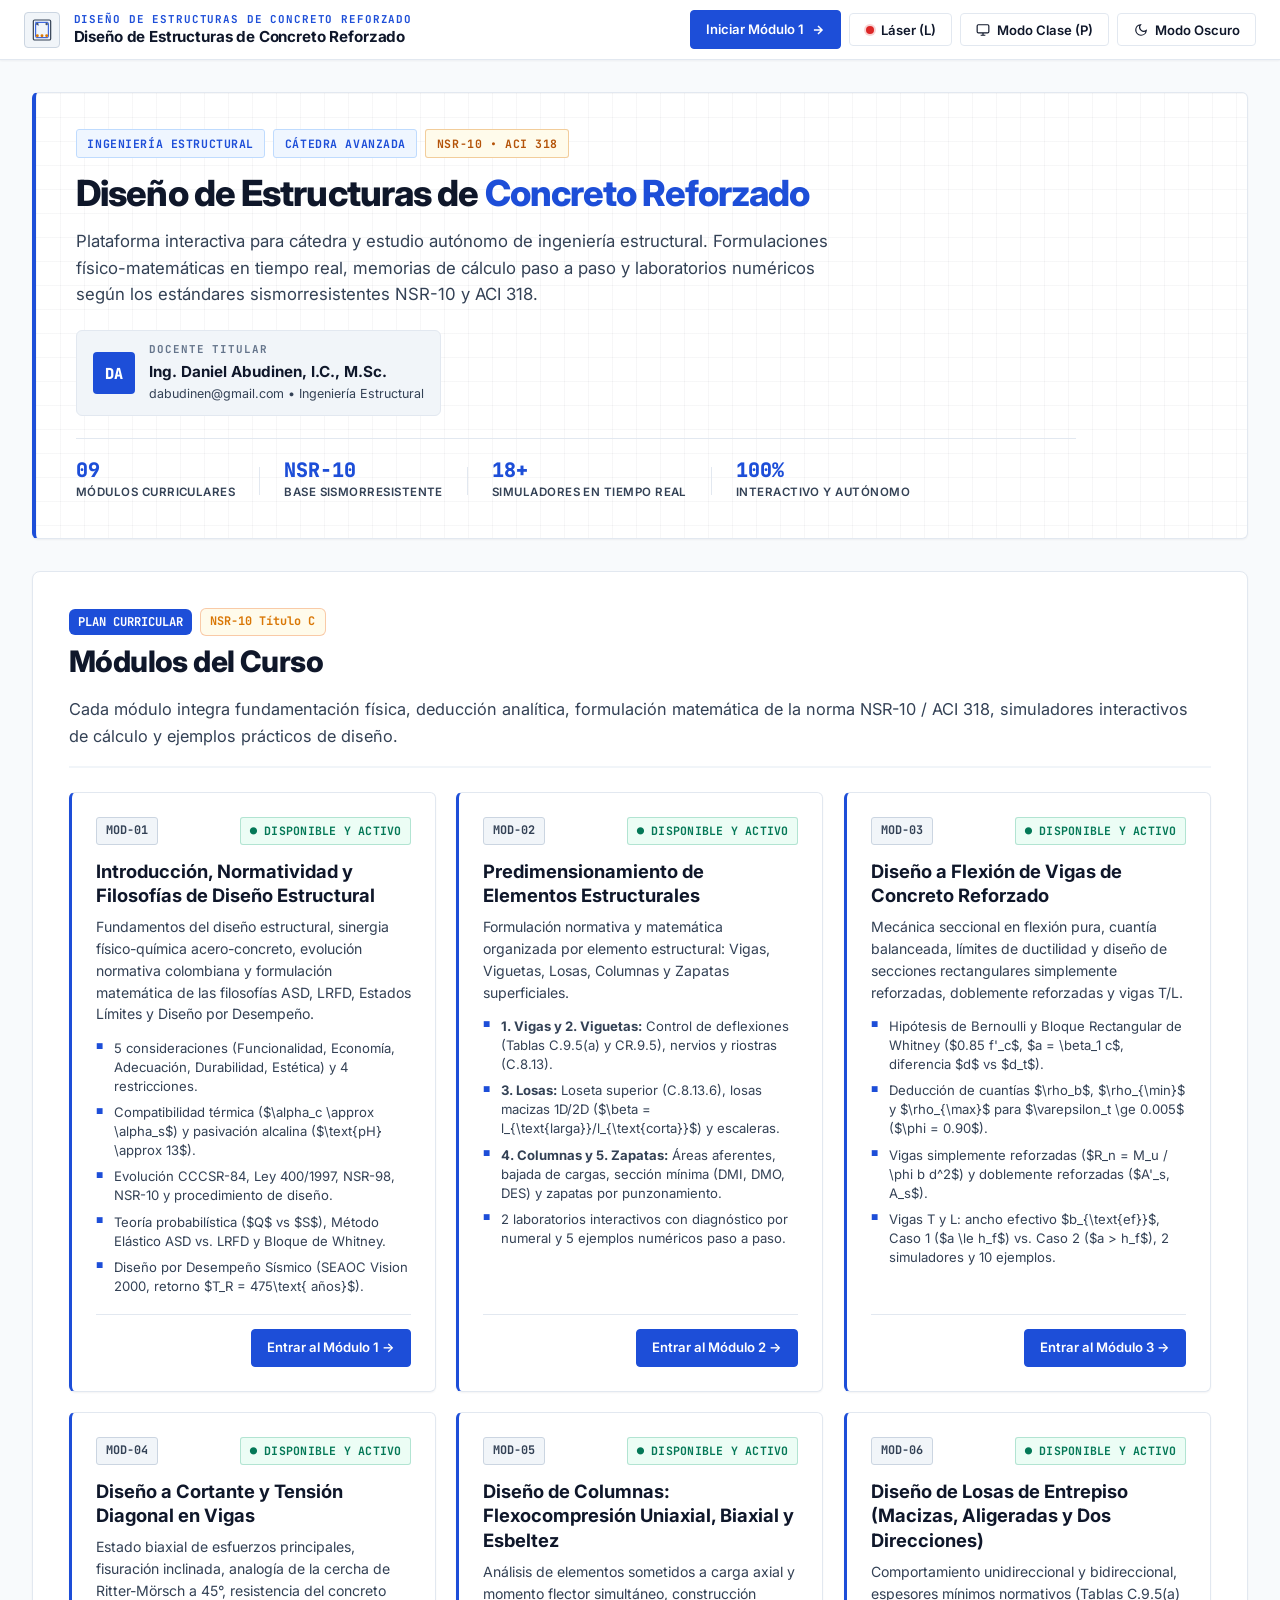
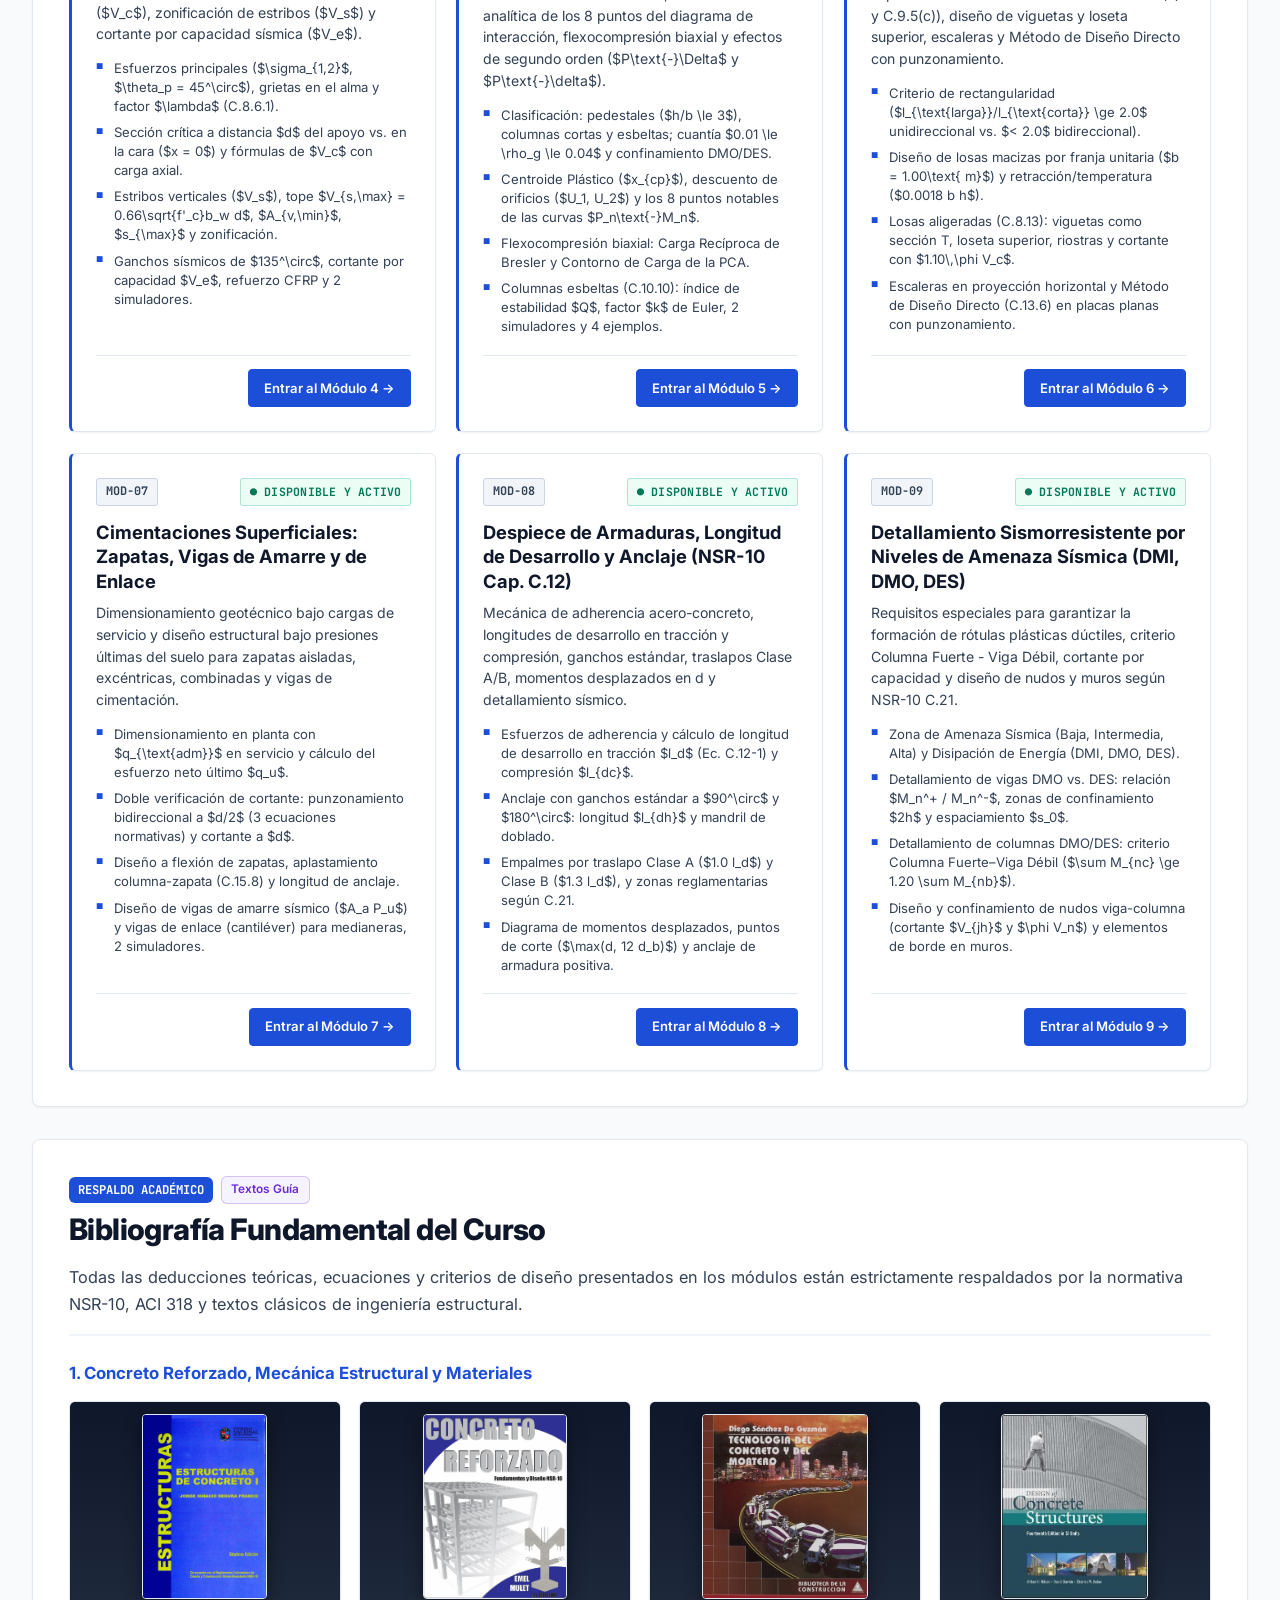
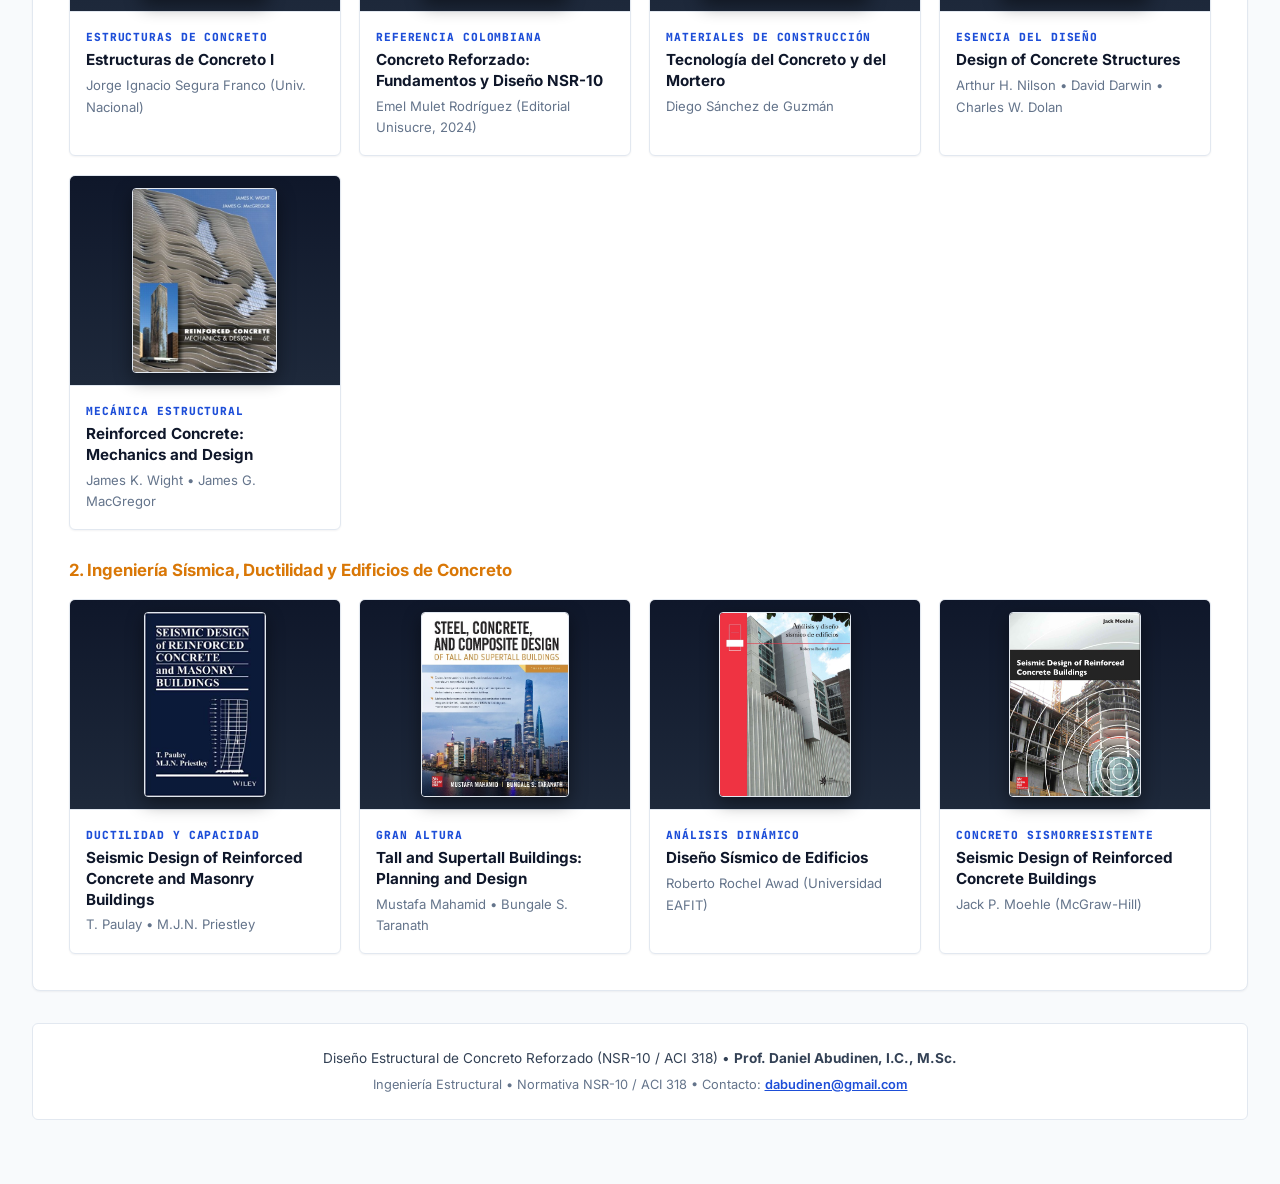
==== commit 7159656f: "Align Module 03 solved exercises with 5-step pedagogical guide and reorganize into 10 examples" ====
--- a/index.html
+++ b/index.html
@@ -13,7 +13,7 @@
   <script defer src="https://cdn.jsdelivr.net/npm/katex@0.16.11/dist/katex.min.js"></script>
   <script defer src="https://cdn.jsdelivr.net/npm/katex@0.16.11/dist/contrib/auto-render.min.js"></script>
   <!-- Estilos del Sistema de Diseño (Formato de Ingeniería Unslop) -->
-  <link rel="stylesheet" href="assets/css/styles.css?v=20261111" />
+  <link rel="stylesheet" href="assets/css/styles.css?v=20261112" />
   <!-- Favicon e Iconografía Web -->
   <link rel="icon" type="image/png" sizes="32x32" href="assets/img/favicon-32x32.png?v=3" />
   <link rel="icon" type="image/png" sizes="16x16" href="assets/img/favicon-16x16.png?v=3" />
@@ -200,7 +200,7 @@
               <li>Hipótesis de Bernoulli y Bloque Rectangular de Whitney ($0.85 f'_c$, $a = \beta_1 c$, diferencia $d$ vs $d_t$).</li>
               <li>Deducción de cuantías $\rho_b$, $\rho_{\min}$ y $\rho_{\max}$ para $\varepsilon_t \ge 0.005$ ($\phi = 0.90$).</li>
               <li>Vigas simplemente reforzadas ($R_n = M_u / \phi b d^2$) y doblemente reforzadas ($A'_s, A_s$).</li>
-              <li>Vigas T y L: ancho efectivo $b_{\text{ef}}$, Caso 1 ($a \le h_f$) vs. Caso 2 ($a > h_f$), 2 simuladores y 7 ejemplos.</li>
+              <li>Vigas T y L: ancho efectivo $b_{\text{ef}}$, Caso 1 ($a \le h_f$) vs. Caso 2 ($a > h_f$), 2 simuladores y 10 ejemplos.</li>
             </ul>
           </div>
           <div class="module-card-footer">
@@ -505,6 +505,6 @@
     <button class="hud-btn" onclick="togglePresentationMode()">Salir (Esc)</button>
   </div>
 
-  <script src="assets/js/core.js?v=20261111"></script>
+  <script src="assets/js/core.js?v=20261112"></script>
 </body>
 </html>
--- a/assets/css/styles.css
+++ b/assets/css/styles.css
@@ -27,6 +27,7 @@
 
   /* Paleta Técnica de Ingeniería Estructural */
   --primary: #1D4ED8;
+  --brand-primary: #1D4ED8;
   --primary-dark: #1E40AF;
   --primary-light: #EFF6FF;
   --primary-border: #BFDBFE;
@@ -72,6 +73,7 @@
 
 [data-theme="dark"] {
   /* Modo Plano / Turno Nocturno de Ingeniería */
+  --brand-primary: #3B82F6;
   --bg-body: #0B1120;
   --bg-surface: #131C31;
   --bg-subtle: #1E293B;
@@ -610,16 +612,26 @@
 
 }
 
+.module-pill {
+  text-decoration: none;
+}
+
 .module-pill.current {
-
-  background: var(--bg-header);
-
-  color: #FFFFFF;
-
-  border-color: var(--primary);
-
-  font-weight: 600;
-
+  background: var(--primary) !important;
+  color: #FFFFFF !important;
+  border-color: var(--primary) !important;
+  font-weight: 700;
+  box-shadow: 0 1px 3px rgba(29, 78, 216, 0.25);
+}
+
+.module-pill.current span {
+  color: #FFFFFF !important;
+}
+
+.module-pill.current:hover {
+  background: var(--primary-dark) !important;
+  color: #FFFFFF !important;
+  border-color: var(--primary-dark) !important;
 }
 
 .module-pill.disabled {
@@ -694,6 +706,11 @@
   grid-template-columns: 1.35fr 0.85fr;
   gap: 2.5rem;
   align-items: center;
+}
+
+.hero-grid:has(.hero-diagram-box) {
+  grid-template-columns: 0.92fr 1.28fr;
+  gap: 1.75rem;
 }
 
 .hero-grid:has(> :only-child),
@@ -2182,55 +2199,43 @@
 
    ========================================================================== */
 
-body.presentation-mode .sidebar {
-
-  display: none;
-
+body.presentation-mode .sidebar,
+body.presentation-mode .btn-sidebar-float,
+body.presentation-mode .btn-sidebar-toggle {
+  display: none !important;
 }
 
 body.presentation-mode .workspace-layout,
-body.presentation-mode .main-layout {
-
-  grid-template-columns: 1fr;
-
+body.presentation-mode .main-layout,
+body.presentation-mode.sidebar-collapsed .workspace-layout,
+body.presentation-mode.sidebar-collapsed .main-layout {
+  grid-template-columns: 1fr !important;
 }
 
 body.presentation-mode .main-content {
-
   max-width: 1480px;
-
+  width: 100%;
+  margin: 0 auto;
   padding: 1.5rem 3rem 5.5rem;
-
-}
-
+}
+
+body.presentation-mode .main-content > *,
 body.presentation-mode .lesson-section,
-
 body.presentation-mode .content-section,
-
+body.presentation-mode section.simulator-box,
 body.presentation-mode .chapter-divider,
-
 body.presentation-mode .hero-banner {
-
-  display: none;
-
+  display: none !important;
 }
 
 body.presentation-mode .slide-active {
-
   display: block !important;
-
   min-height: calc(100vh - var(--topbar-height) - 95px);
-
   font-size: 1.12rem;
-
   padding: 2.75rem 3.25rem;
-
   box-shadow: var(--shadow-lg);
-
   border-width: 2px;
-
   animation: slideFadeIn 0.28s ease-out;
-
 }
 
 body.presentation-mode .chapter-divider.slide-active {
@@ -5674,7 +5679,7 @@
 .macro-toggle-btn {
   font-size: 0.80rem;
   font-weight: 700;
-  color: var(--brand-primary);
+  color: #1D4ED8;
   background: rgba(37, 99, 235, 0.08);
   border: 1px solid rgba(37, 99, 235, 0.3);
   padding: 0.4rem 0.85rem;
@@ -5685,10 +5690,24 @@
   transition: all 0.2s ease;
 }
 
-.example-macro-header:hover .macro-toggle-btn {
-  background: var(--brand-primary);
-  color: #FFFFFF;
-  border-color: var(--brand-primary);
+html[data-theme="dark"] .macro-toggle-btn {
+  color: #60A5FA;
+  background: rgba(59, 130, 246, 0.12);
+  border-color: rgba(59, 130, 246, 0.35);
+}
+
+.example-macro-header:hover .macro-toggle-btn,
+.macro-toggle-btn:hover {
+  background: #1D4ED8 !important;
+  color: #FFFFFF !important;
+  border-color: #1D4ED8 !important;
+}
+
+html[data-theme="dark"] .example-macro-header:hover .macro-toggle-btn,
+html[data-theme="dark"] .macro-toggle-btn:hover {
+  background: #2563EB !important;
+  color: #FFFFFF !important;
+  border-color: #3B82F6 !important;
 }
 
 .example-macro-body {
@@ -5735,3 +5754,494 @@
   border-color: #0F172A;
   box-shadow: 0 0 8px rgba(255, 255, 255, 0.45);
 }
+
+
+/* ==========================================================================
+   DIAGRAMA INTERACTIVO Y MODAL DE RUTA DE TRANSFERENCIA (PIZARRA DOCENTE)
+   ========================================================================== */
+.hero-diagram-box {
+  background: var(--bg-surface) !important;
+  border: 1px solid var(--border-color) !important;
+  border-radius: var(--radius-md) !important;
+  padding: 0.65rem !important;
+  box-shadow: var(--shadow-sm) !important;
+  max-width: 100% !important;
+  width: 100% !important;
+  display: flex !important;
+  flex-direction: column !important;
+  gap: 0.5rem !important;
+}
+
+.diagram-interactive-wrap {
+  position: relative;
+  border-radius: var(--radius-sm);
+  overflow: hidden;
+  cursor: pointer;
+  border: 1px solid var(--border-color);
+  transition: border-color var(--transition), box-shadow var(--transition);
+}
+
+.diagram-interactive-wrap:hover {
+  border-color: var(--primary);
+  box-shadow: 0 4px 16px rgba(2, 132, 199, 0.15);
+}
+
+.diagram-interactive-wrap .zoom-badge-hint {
+  display: none !important;
+}
+
+.diagram-toolbar-strip {
+  display: flex;
+  align-items: center;
+  justify-content: center;
+  gap: 0.5rem;
+  padding-top: 0.15rem;
+}
+
+.btn-diagram-zoom {
+  width: auto;
+  display: inline-flex;
+  align-items: center;
+  justify-content: center;
+  gap: 0.4rem;
+  padding: 0.4rem 0.9rem;
+  background: var(--bg-subtle);
+  border: 1px solid var(--border-color);
+  border-radius: 999px;
+  color: var(--primary);
+  font-family: inherit;
+  font-size: 0.8rem;
+  font-weight: 700;
+  cursor: pointer;
+  transition: all var(--transition);
+}
+
+.btn-diagram-zoom:hover {
+  background: var(--primary);
+  color: #FFFFFF;
+  border-color: var(--primary);
+  box-shadow: var(--shadow-sm);
+}
+
+/* Modal Lightbox de Pantalla Completa */
+.diagram-modal-overlay {
+  position: fixed;
+  inset: 0;
+  background: rgba(15, 23, 42, 0.75);
+  backdrop-filter: blur(6px);
+  -webkit-backdrop-filter: blur(6px);
+  z-index: 5500;
+  display: none;
+  align-items: center;
+  justify-content: center;
+  padding: 1.5rem;
+  opacity: 0;
+  transition: opacity 0.22s ease;
+}
+
+.diagram-modal-overlay.open {
+  display: flex;
+  opacity: 1;
+}
+
+.diagram-modal-backdrop {
+  position: absolute;
+  inset: 0;
+  cursor: pointer;
+}
+
+.diagram-modal-content {
+  position: relative;
+  z-index: 1;
+  background: var(--bg-surface);
+  border: 1px solid var(--border-color);
+  border-radius: var(--radius-lg);
+  box-shadow: 0 25px 50px -12px rgba(15, 23, 42, 0.45);
+  width: 100%;
+  max-width: 1220px;
+  max-height: 94vh;
+  display: flex;
+  flex-direction: column;
+  overflow: hidden;
+  animation: diagramModalIn 0.24s cubic-bezier(0.16, 1, 0.3, 1);
+}
+
+@keyframes diagramModalIn {
+  from {
+    transform: scale(0.96) translateY(12px);
+    opacity: 0;
+  }
+  to {
+    transform: scale(1) translateY(0);
+    opacity: 1;
+  }
+}
+
+.diagram-modal-header {
+  padding: 1.15rem 1.75rem;
+  border-bottom: 1px solid var(--border-color);
+  display: flex;
+  justify-content: space-between;
+  align-items: center;
+  background: var(--bg-subtle);
+  flex-shrink: 0;
+}
+
+.diagram-modal-eyebrow {
+  font-family: var(--font-mono);
+  font-size: 0.72rem;
+  font-weight: 700;
+  color: var(--primary);
+  letter-spacing: 0.08em;
+  text-transform: uppercase;
+}
+
+.diagram-modal-title {
+  font-size: 1.18rem;
+  font-weight: 800;
+  color: var(--text-main);
+  margin: 0.2rem 0 0 0;
+  letter-spacing: -0.01em;
+}
+
+.diagram-modal-close {
+  background: var(--bg-surface);
+  border: 1px solid var(--border-color);
+  border-radius: 6px;
+  color: var(--text-muted);
+  width: 36px;
+  height: 36px;
+  display: flex;
+  align-items: center;
+  justify-content: center;
+  cursor: pointer;
+  font-size: 1.1rem;
+  font-weight: 700;
+  transition: all var(--transition);
+}
+
+.diagram-modal-close:hover {
+  background: #EF4444;
+  color: #FFFFFF;
+  border-color: #EF4444;
+}
+
+.diagram-modal-body {
+  padding: 1.5rem 1.75rem;
+  overflow-y: auto;
+  display: flex;
+  flex-direction: column;
+  gap: 1.75rem;
+  background: var(--bg-base);
+}
+
+.diagram-modal-svg-wrap {
+  background: #FFFFFF;
+  border: 1px solid var(--border-color);
+  border-radius: var(--radius-md);
+  padding: 0.5rem;
+  box-shadow: var(--shadow-sm);
+  width: 100%;
+}
+
+/* Guía de Cátedra de 5 Elementos */
+.diagram-pedagogical-guide {
+  background: var(--bg-surface);
+  border: 1px solid var(--border-color);
+  border-radius: var(--radius-md);
+  padding: 1.25rem 1.5rem;
+}
+
+.guide-header {
+  margin-bottom: 1.15rem;
+  padding-bottom: 0.85rem;
+  border-bottom: 1px solid var(--border-subtle);
+}
+
+.guide-tag {
+  font-family: var(--font-mono);
+  font-size: 0.72rem;
+  font-weight: 800;
+  color: var(--primary);
+  background: var(--primary-light);
+  padding: 0.2rem 0.55rem;
+  border-radius: 4px;
+  letter-spacing: 0.05em;
+  display: inline-block;
+  margin-bottom: 0.35rem;
+}
+
+.guide-title {
+  font-size: 1.05rem;
+  font-weight: 800;
+  color: var(--text-main);
+  margin: 0;
+}
+
+.guide-cards-grid {
+  display: grid;
+  grid-template-columns: repeat(auto-fit, minmax(200px, 1fr));
+  gap: 1rem;
+}
+
+.guide-card {
+  background: var(--bg-surface);
+  border: 1px solid var(--border-color);
+  border-radius: var(--radius-md);
+  padding: 1rem;
+  display: flex;
+  flex-direction: column;
+  gap: 0.5rem;
+  transition: transform var(--transition), border-color var(--transition);
+}
+
+.guide-card:hover {
+  transform: translateY(-2px);
+}
+
+.guide-card.accent-cyan { border-top: 4px solid #0284C7; }
+.guide-card.accent-slate { border-top: 4px solid #475569; }
+.guide-card.accent-amber { border-top: 4px solid #D97706; }
+.guide-card.accent-blue { border-top: 4px solid #2563EB; }
+.guide-card.accent-emerald { border-top: 4px solid #16A34A; }
+
+.guide-card-top {
+  display: flex;
+  align-items: center;
+  justify-content: space-between;
+  gap: 0.5rem;
+}
+
+.guide-step-badge {
+  font-family: var(--font-mono);
+  font-size: 0.7rem;
+  font-weight: 800;
+  color: #FFFFFF;
+  padding: 0.15rem 0.45rem;
+  border-radius: 3px;
+}
+
+.guide-card.accent-cyan .guide-step-badge { background: #0284C7; }
+.guide-card.accent-slate .guide-step-badge { background: #475569; }
+.guide-card.accent-amber .guide-step-badge { background: #D97706; }
+.guide-card.accent-blue .guide-step-badge { background: #2563EB; }
+.guide-card.accent-emerald .guide-step-badge { background: #16A34A; }
+
+.guide-card-norma {
+  font-family: var(--font-mono);
+  font-size: 0.68rem;
+  font-weight: 600;
+  color: var(--text-muted);
+}
+
+.guide-card-heading {
+  font-size: 0.92rem;
+  font-weight: 800;
+  color: var(--text-main);
+  margin: 0;
+}
+
+.guide-card-desc {
+  font-size: 0.8rem;
+  color: var(--text-secondary);
+  line-height: 1.5;
+  margin: 0;
+}
+
+.guide-card-rule {
+  font-size: 0.78rem;
+  background: var(--bg-subtle);
+  border: 1px solid var(--border-subtle);
+  border-radius: 4px;
+  padding: 0.6rem;
+  margin-top: auto;
+  color: var(--text-main);
+}
+
+.guide-card-rule strong {
+  display: block;
+  font-size: 0.72rem;
+  color: var(--text-muted);
+  text-transform: uppercase;
+  margin-bottom: 0.25rem;
+}
+
+
+/* ==========================================================================
+   TABLA DE PROPIEDADES DE ACEROS DE REFUERZO (NSR-10 TABLA C.3.5.3-2)
+   Selector de Densidad: Modo Compacto / Modo Ampliado
+   ========================================================================== */
+.rebar-table-wrapper {
+  margin: 0.75rem auto;
+  border: 1px solid var(--border-color);
+  border-radius: var(--radius-md);
+  overflow-x: auto;
+  background: var(--bg-surface);
+  transition: max-width 0.22s ease, box-shadow 0.22s ease;
+  box-shadow: var(--shadow-sm);
+}
+
+/* Modo Compacto (por defecto: optimizado para lectura técnica sin espacio desperdiciado) */
+.rebar-table-wrapper.mode-compact {
+  max-width: 680px;
+}
+
+.rebar-table-wrapper.mode-compact .rebar-table {
+  font-size: 0.77rem;
+}
+
+.rebar-table-wrapper.mode-compact .rebar-table th {
+  padding: 0.35rem 0.55rem;
+  font-size: 0.74rem;
+}
+
+.rebar-table-wrapper.mode-compact .rebar-table td {
+  padding: 0.25rem 0.55rem;
+  font-size: 0.79rem;
+}
+
+/* Modo Ampliado (legibilidad holgada en pantallas amplias sin desbordamiento) */
+.rebar-table-wrapper.mode-expanded {
+  max-width: 980px;
+}
+
+.rebar-table-wrapper.mode-expanded .rebar-table {
+  font-size: 0.86rem;
+}
+
+.rebar-table-wrapper.mode-expanded .rebar-table th {
+  padding: 0.55rem 0.85rem;
+  font-size: 0.82rem;
+}
+
+.rebar-table-wrapper.mode-expanded .rebar-table td {
+  padding: 0.42rem 0.85rem;
+  font-size: 0.88rem;
+}
+
+/* Estructura común de la tabla de aceros */
+.rebar-table {
+  width: 100%;
+  border-collapse: collapse;
+  text-align: center;
+  font-variant-numeric: tabular-nums;
+  line-height: 1.35;
+}
+
+.rebar-table th {
+  background: var(--bg-subtle);
+  color: var(--text-main);
+  font-weight: 700;
+  border-bottom: 2px solid var(--border-color);
+  border-right: 1px solid var(--border-subtle);
+  white-space: nowrap;
+}
+
+.rebar-table th:last-child {
+  border-right: none;
+}
+
+.rebar-table td {
+  border-bottom: 1px solid var(--border-subtle);
+  border-right: 1px solid var(--border-subtle);
+  color: var(--text-main);
+  font-family: var(--font-mono);
+}
+
+.rebar-table td:last-child {
+  border-right: none;
+}
+
+.rebar-table tr:nth-child(even) td {
+  background: rgba(248, 250, 252, 0.6);
+}
+
+.rebar-table tr:hover td {
+  background: #EFF6FF;
+}
+
+.rebar-table td.col-area {
+  font-weight: 700;
+  color: #1D4ED8;
+  background: rgba(239, 246, 255, 0.75);
+}
+
+.rebar-table td.col-barra {
+  font-weight: 700;
+  color: var(--text-main);
+}
+
+/* Selector Segmentado de Densidad */
+.table-density-switch {
+  display: inline-flex;
+  align-items: center;
+  background: var(--bg-subtle);
+  border: 1px solid var(--border-color);
+  border-radius: var(--radius-sm);
+  padding: 2px;
+  gap: 2px;
+}
+
+.density-btn {
+  border: none;
+  background: transparent;
+  color: var(--text-secondary);
+  font-size: 0.74rem;
+  font-weight: 600;
+  padding: 0.22rem 0.6rem;
+  border-radius: 4px;
+  cursor: pointer;
+  display: inline-flex;
+  align-items: center;
+  gap: 0.35rem;
+  transition: all 0.15s ease;
+  user-select: none;
+}
+
+.density-btn:hover {
+  color: var(--text-main);
+  background: rgba(0, 0, 0, 0.03);
+}
+
+.density-btn.active {
+  background: var(--bg-surface);
+  color: var(--primary);
+  font-weight: 700;
+  box-shadow: 0 1px 3px rgba(0, 0, 0, 0.08);
+}
+
+/* Proyector / Masterclass: Enunciados de Alto Contraste */
+.example-statement {
+  background: #F8FAFC !important;
+  border: 1.5px solid #CBD5E1 !important;
+  border-left: 4.5px solid #1D4ED8 !important;
+  border-radius: var(--radius-sm);
+  padding: 1rem 1.25rem !important;
+  margin: 0.85rem 0 1.15rem 0 !important;
+  line-height: 1.65;
+  color: #0F172A !important;
+  box-shadow: 0 1px 3px rgba(15, 23, 42, 0.04);
+}
+.example-statement p,
+.example-statement li {
+  color: #0F172A !important;
+  font-size: 0.94rem !important;
+  line-height: 1.65 !important;
+}
+.example-statement strong {
+  color: #0F172A !important;
+  font-weight: 800 !important;
+}
+html[data-theme="dark"] .example-statement {
+  background: #131C31 !important;
+  border-color: #334155 !important;
+  border-left-color: #3B82F6 !important;
+  color: #F8FAFC !important;
+}
+html[data-theme="dark"] .example-statement p,
+html[data-theme="dark"] .example-statement li {
+  color: #F8FAFC !important;
+}
+html[data-theme="dark"] .example-statement strong {
+  color: #60A5FA !important;
+}
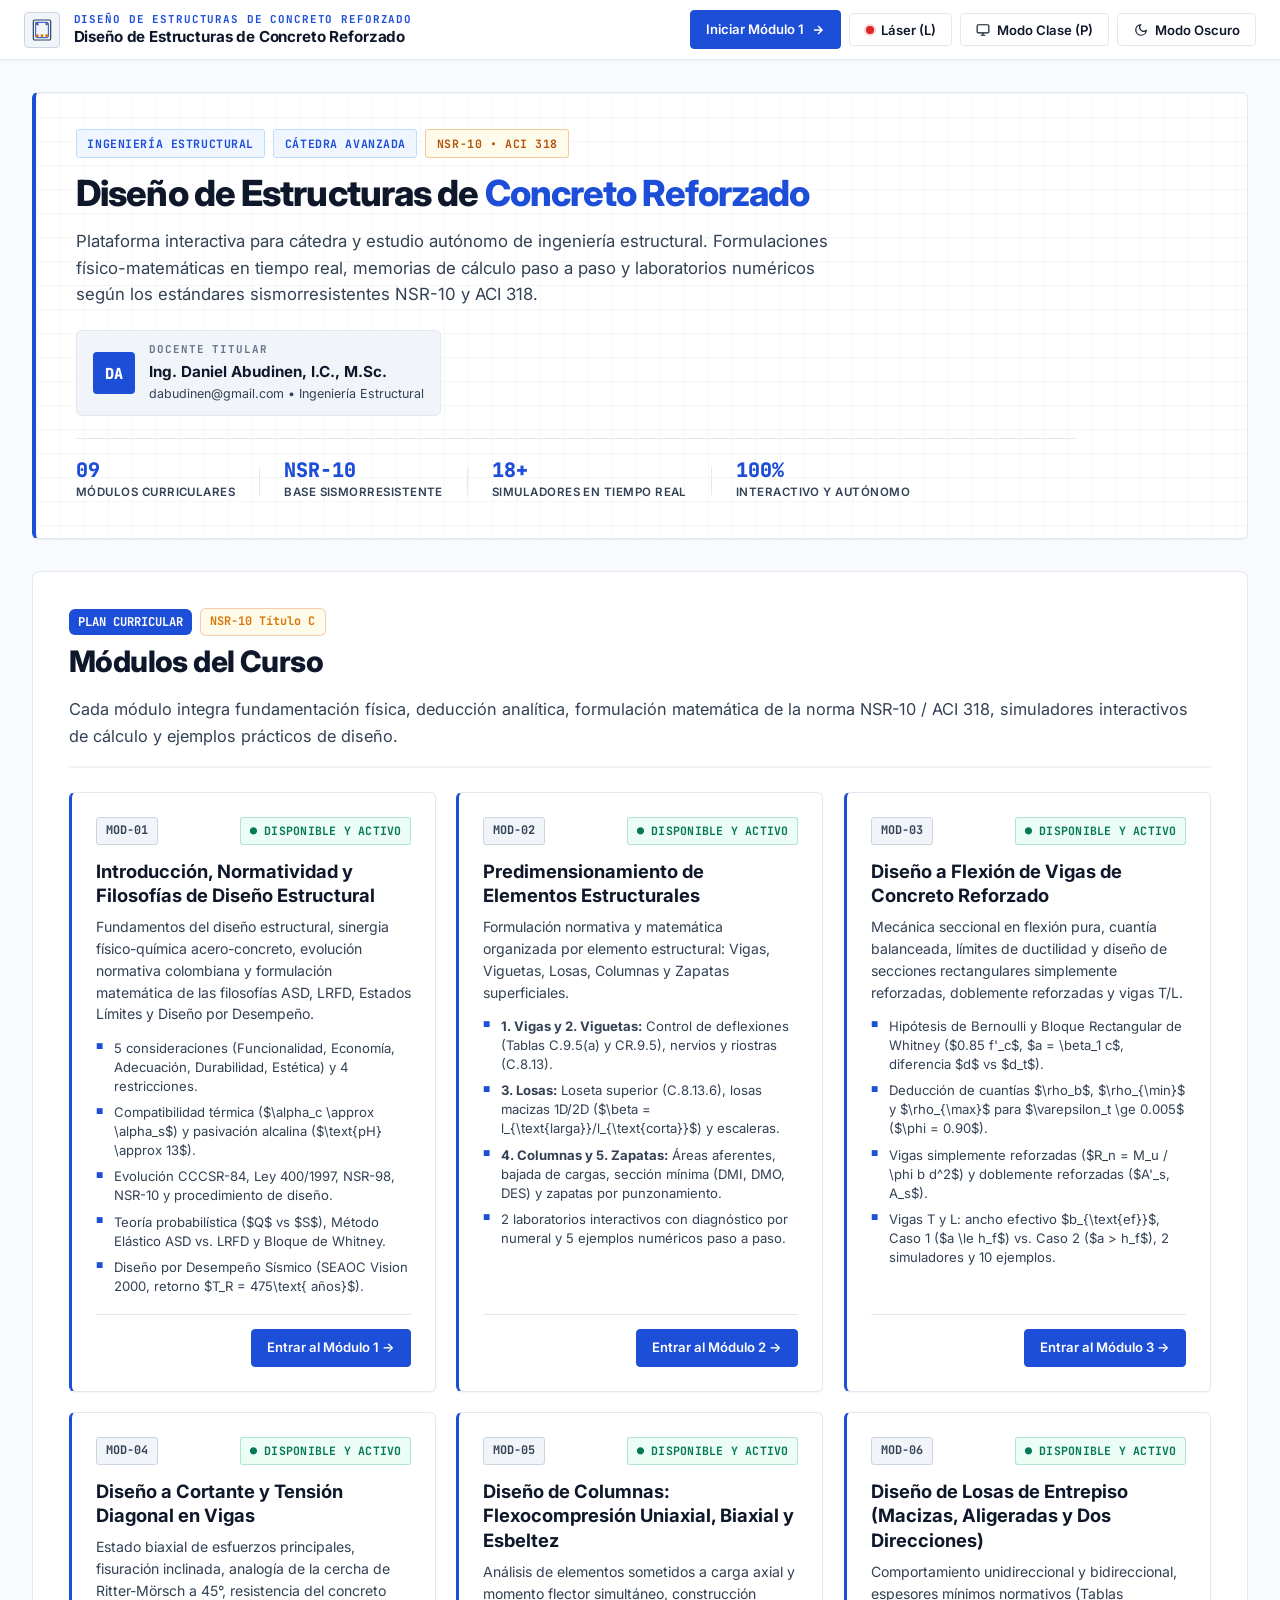
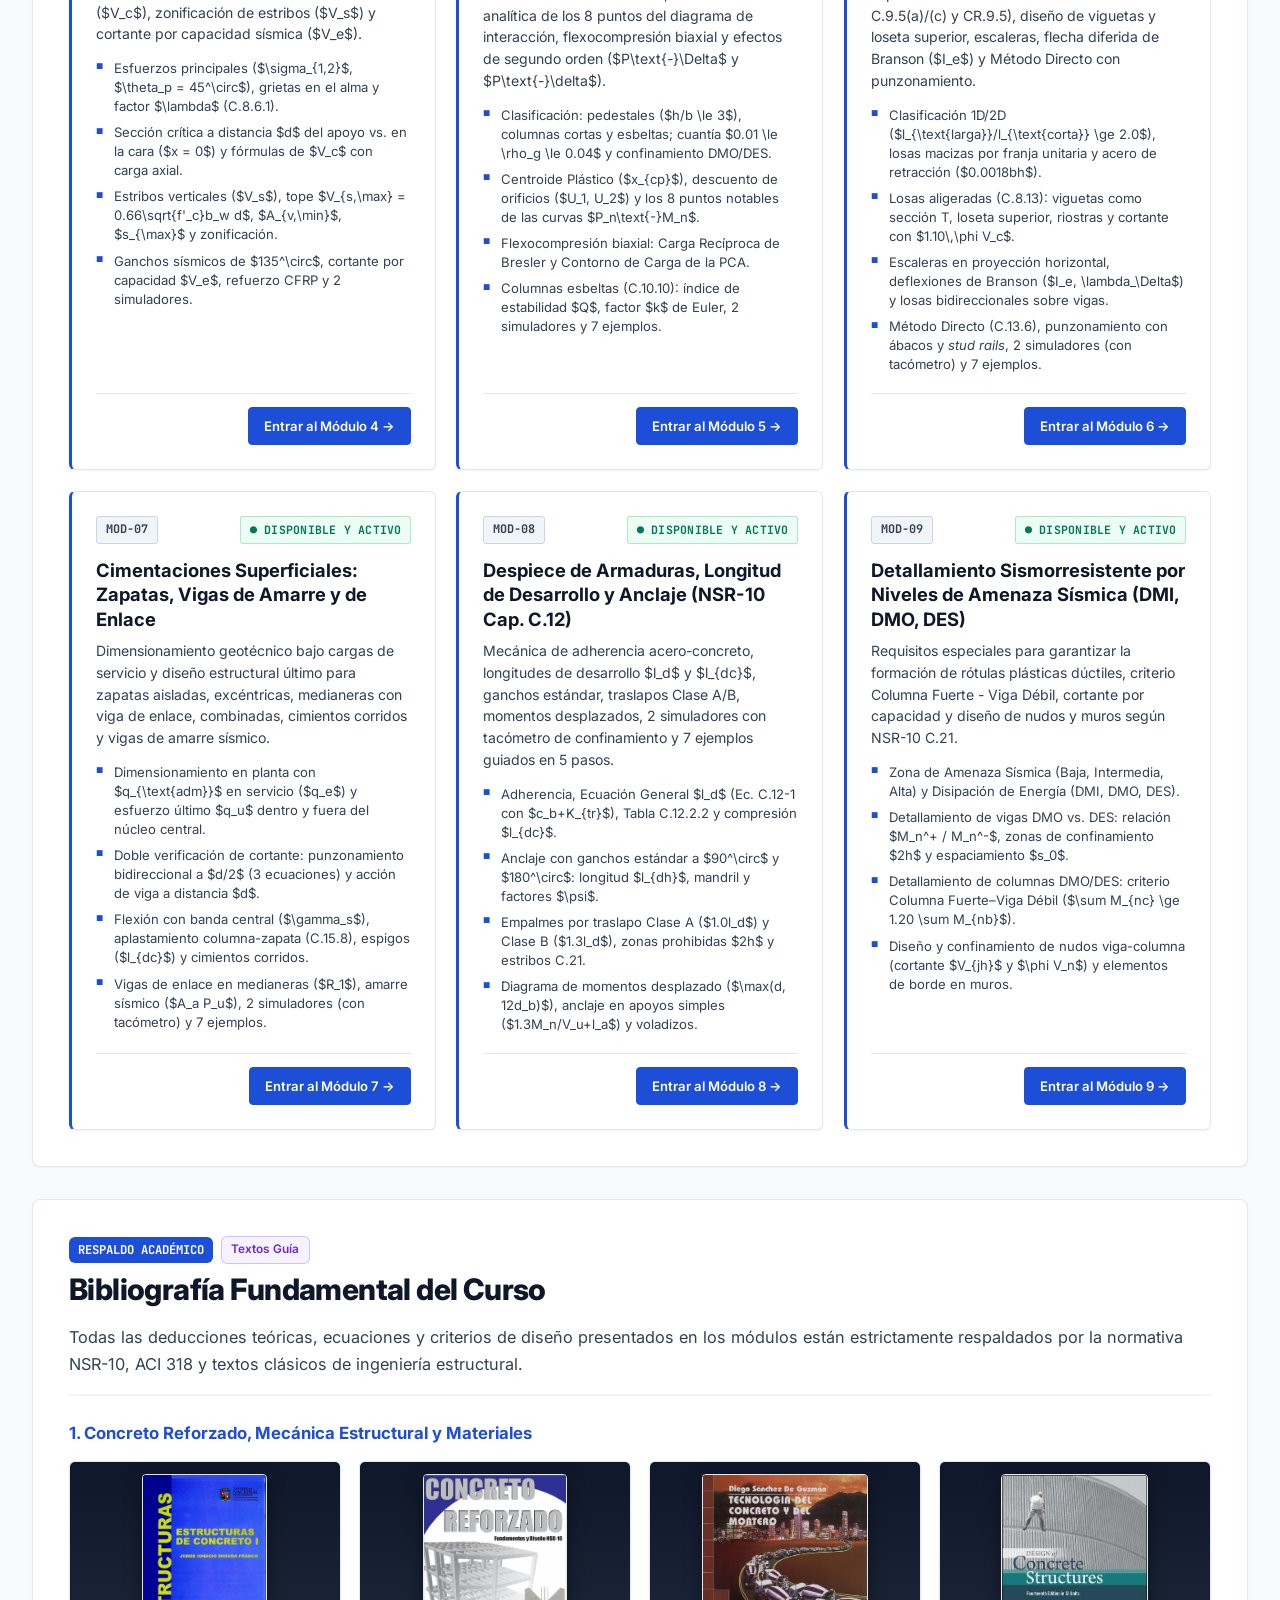
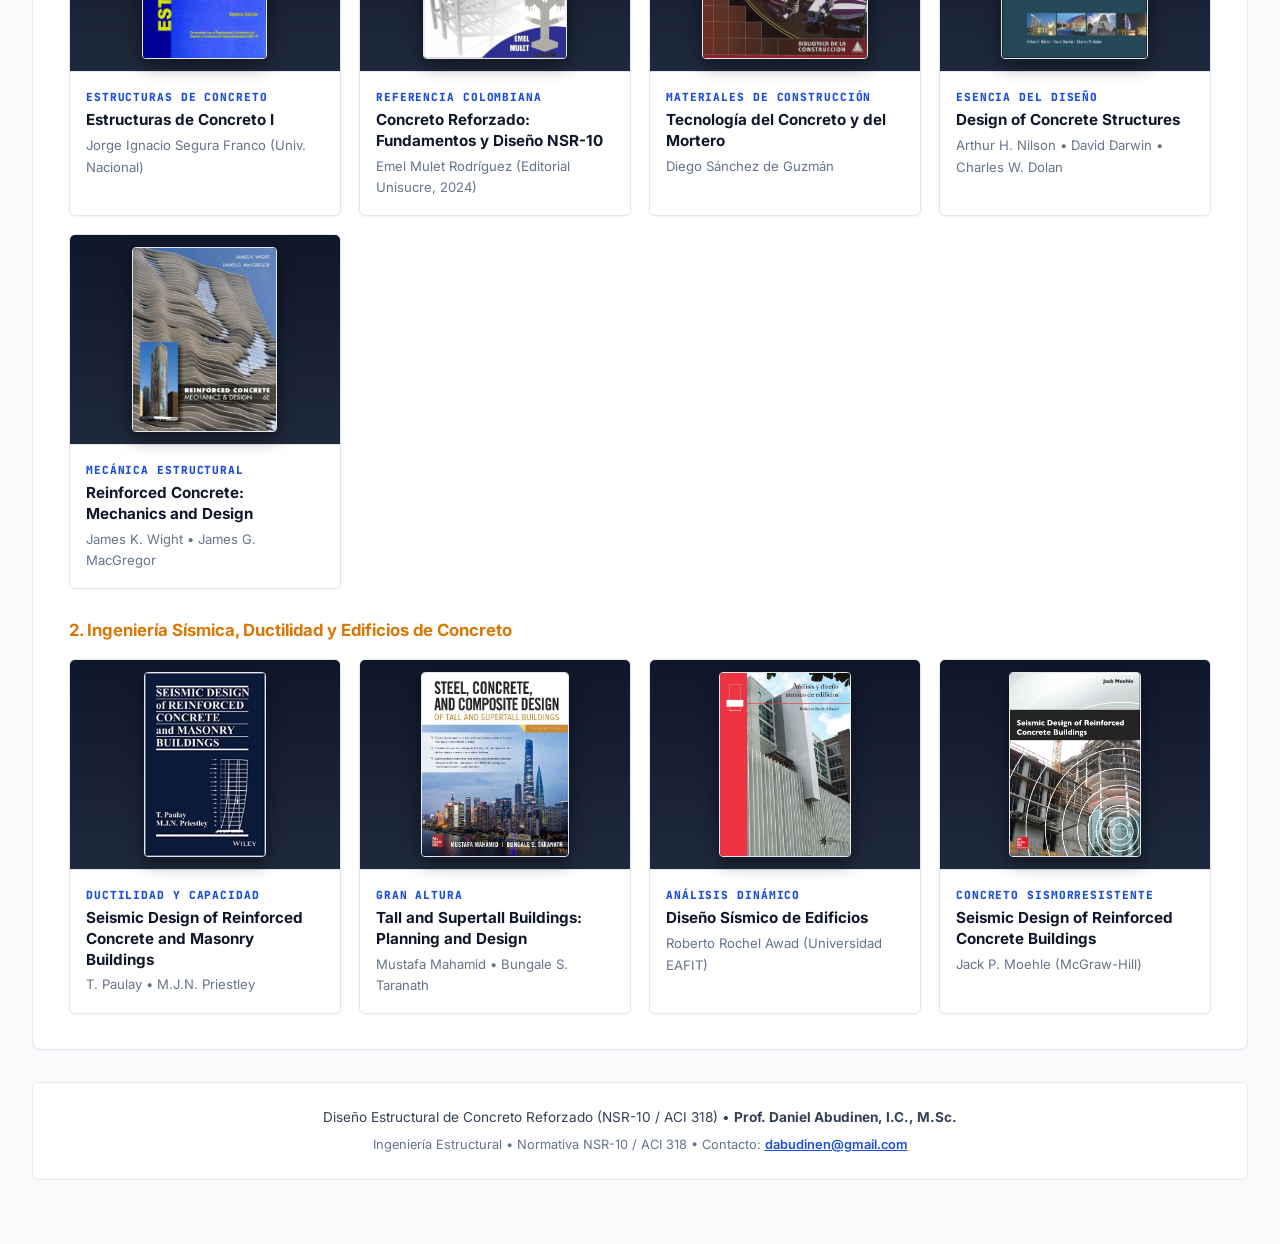
==== commit 55fcd46f: "feat(mod05-08): estandarizar modulos 5 a 8, simuladores con tacometro, ejercicios en 5 pasos y mejor" ====
--- a/index.html
+++ b/index.html
@@ -250,7 +250,7 @@
               <li>Clasificación: pedestales ($h/b \le 3$), columnas cortas y esbeltas; cuantía $0.01 \le \rho_g \le 0.04$ y confinamiento DMO/DES.</li>
               <li>Centroide Plástico ($x_{cp}$), descuento de orificios ($U_1, U_2$) y los 8 puntos notables de las curvas $P_n\text{-}M_n$.</li>
               <li>Flexocompresión biaxial: Carga Recíproca de Bresler y Contorno de Carga de la PCA.</li>
-              <li>Columnas esbeltas (C.10.10): índice de estabilidad $Q$, factor $k$ de Euler, 2 simuladores y 4 ejemplos.</li>
+              <li>Columnas esbeltas (C.10.10): índice de estabilidad $Q$, factor $k$ de Euler, 2 simuladores y 7 ejemplos.</li>
             </ul>
           </div>
           <div class="module-card-footer">
@@ -269,13 +269,13 @@
               Diseño de Losas de Entrepiso (Macizas, Aligeradas y Dos Direcciones)
             </h3>
             <p class="module-card-desc" style="margin: 0.5rem 0 0.85rem;">
-              Comportamiento unidireccional y bidireccional, espesores mínimos normativos (Tablas C.9.5(a) y C.9.5(c)), diseño de viguetas y loseta superior, escaleras y Método de Diseño Directo con punzonamiento.
-            </p>
-            <ul class="module-topics">
-              <li>Criterio de rectangularidad ($l_{\text{larga}}/l_{\text{corta}} \ge 2.0$ unidireccional vs. $< 2.0$ bidireccional).</li>
-              <li>Diseño de losas macizas por franja unitaria ($b = 1.00\text{ m}$) y retracción/temperatura ($0.0018 b h$).</li>
+              Comportamiento unidireccional y bidireccional, espesores mínimos normativos (Tablas C.9.5(a)/(c) y CR.9.5), diseño de viguetas y loseta superior, escaleras, flecha diferida de Branson ($I_e$) y Método Directo con punzonamiento.
+            </p>
+            <ul class="module-topics">
+              <li>Clasificación 1D/2D ($l_{\text{larga}}/l_{\text{corta}} \ge 2.0$), losas macizas por franja unitaria y acero de retracción ($0.0018bh$).</li>
               <li>Losas aligeradas (C.8.13): viguetas como sección T, loseta superior, riostras y cortante con $1.10\,\phi V_c$.</li>
-              <li>Escaleras en proyección horizontal y Método de Diseño Directo (C.13.6) en placas planas con punzonamiento.</li>
+              <li>Escaleras en proyección horizontal, deflexiones de Branson ($I_e, \lambda_\Delta$) y losas bidireccionales sobre vigas.</li>
+              <li>Método Directo (C.13.6), punzonamiento con ábacos y <em>stud rails</em>, 2 simuladores (con tacómetro) y 7 ejemplos.</li>
             </ul>
           </div>
           <div class="module-card-footer">
@@ -294,13 +294,13 @@
               Cimentaciones Superficiales: Zapatas, Vigas de Amarre y de Enlace
             </h3>
             <p class="module-card-desc" style="margin: 0.5rem 0 0.85rem;">
-              Dimensionamiento geotécnico bajo cargas de servicio y diseño estructural bajo presiones últimas del suelo para zapatas aisladas, excéntricas, combinadas y vigas de cimentación.
-            </p>
-            <ul class="module-topics">
-              <li>Dimensionamiento en planta con $q_{\text{adm}}$ en servicio y cálculo del esfuerzo neto último $q_u$.</li>
-              <li>Doble verificación de cortante: punzonamiento bidireccional a $d/2$ (3 ecuaciones normativas) y cortante a $d$.</li>
-              <li>Diseño a flexión de zapatas, aplastamiento columna-zapata (C.15.8) y longitud de anclaje.</li>
-              <li>Diseño de vigas de amarre sísmico ($A_a P_u$) y vigas de enlace (cantiléver) para medianeras, 2 simuladores.</li>
+              Dimensionamiento geotécnico bajo cargas de servicio y diseño estructural último para zapatas aisladas, excéntricas, medianeras con viga de enlace, combinadas, cimientos corridos y vigas de amarre sísmico.
+            </p>
+            <ul class="module-topics">
+              <li>Dimensionamiento en planta con $q_{\text{adm}}$ en servicio ($q_e$) y esfuerzo último $q_u$ dentro y fuera del núcleo central.</li>
+              <li>Doble verificación de cortante: punzonamiento bidireccional a $d/2$ (3 ecuaciones) y acción de viga a distancia $d$.</li>
+              <li>Flexión con banda central ($\gamma_s$), aplastamiento columna-zapata (C.15.8), espigos ($l_{dc}$) y cimientos corridos.</li>
+              <li>Vigas de enlace en medianeras ($R_1$), amarre sísmico ($A_a P_u$), 2 simuladores (con tacómetro) y 7 ejemplos.</li>
             </ul>
           </div>
           <div class="module-card-footer">
@@ -319,13 +319,13 @@
               Despiece de Armaduras, Longitud de Desarrollo y Anclaje (NSR-10 Cap. C.12)
             </h3>
             <p class="module-card-desc" style="margin: 0.5rem 0 0.85rem;">
-              Mecánica de adherencia acero-concreto, longitudes de desarrollo en tracción y compresión, ganchos estándar, traslapos Clase A/B, momentos desplazados en d y detallamiento sísmico.
-            </p>
-            <ul class="module-topics">
-              <li>Esfuerzos de adherencia y cálculo de longitud de desarrollo en tracción $l_d$ (Ec. C.12-1) y compresión $l_{dc}$.</li>
-              <li>Anclaje con ganchos estándar a $90^\circ$ y $180^\circ$: longitud $l_{dh}$ y mandril de doblado.</li>
-              <li>Empalmes por traslapo Clase A ($1.0 l_d$) y Clase B ($1.3 l_d$), y zonas reglamentarias según C.21.</li>
-              <li>Diagrama de momentos desplazados, puntos de corte ($\max(d, 12 d_b)$) y anclaje de armadura positiva.</li>
+              Mecánica de adherencia acero-concreto, longitudes de desarrollo $l_d$ y $l_{dc}$, ganchos estándar, traslapos Clase A/B, momentos desplazados, 2 simuladores con tacómetro de confinamiento y 7 ejemplos guiados en 5 pasos.
+            </p>
+            <ul class="module-topics">
+              <li>Adherencia, Ecuación General $l_d$ (Ec. C.12-1 con $c_b+K_{tr}$), Tabla C.12.2.2 y compresión $l_{dc}$.</li>
+              <li>Anclaje con ganchos estándar a $90^\circ$ y $180^\circ$: longitud $l_{dh}$, mandril y factores $\psi$.</li>
+              <li>Empalmes por traslapo Clase A ($1.0l_d$) y Clase B ($1.3l_d$), zonas prohibidas $2h$ y estribos C.21.</li>
+              <li>Diagrama de momentos desplazado ($\max(d, 12d_b)$), anclaje en apoyos simples ($1.3M_n/V_u+l_a$) y voladizos.</li>
             </ul>
           </div>
           <div class="module-card-footer">
--- a/assets/css/styles.css
+++ b/assets/css/styles.css
@@ -1736,6 +1736,23 @@
   font-weight: 600;
   cursor: pointer;
   transition: all 0.2s ease;
+  white-space: nowrap;
+}
+
+.sim-mode-btn > span {
+  display: inline-flex;
+  align-items: center;
+  gap: 0.2rem;
+  white-space: nowrap;
+}
+
+.sim-mode-btn sub,
+.sim-mode-btn sup {
+  font-size: 0.74em;
+  line-height: 1;
+  vertical-align: baseline;
+  position: relative;
+  top: 0.22em;
 }
 
 .sim-mode-btn:hover {
@@ -5721,38 +5738,193 @@
   background: var(--bg-surface);
   border: 1.2px solid var(--border-color);
   border-radius: var(--radius-md);
-  padding: 1rem 1.25rem;
-  margin: 1.15rem 0;
-  box-shadow: inset 0 1px 3px rgba(0, 0, 0, 0.02);
+  padding: 1.15rem 1.25rem;
+  margin: 1.25rem 0;
+  box-shadow: 0 2px 8px rgba(15, 23, 42, 0.04);
+}
+
+.sim-tachometer-header {
+  display: flex;
+  justify-content: space-between;
+  align-items: center;
+  flex-wrap: wrap;
+  gap: 0.65rem;
+  margin-bottom: 0.85rem;
+}
+
+.sim-tachometer-title {
+  font-weight: 800;
+  font-size: 0.94rem;
+  color: var(--text-main);
+  display: flex;
+  align-items: center;
+  gap: 0.4rem;
+}
+
+.sim-tacho-zone-badge {
+  font-size: 0.76rem;
+  font-weight: 800;
+  padding: 0.35rem 0.75rem;
+  border-radius: 9999px;
+  letter-spacing: 0.02em;
+  box-shadow: 0 1px 3px rgba(0, 0, 0, 0.06);
 }
 
 .sim-tacho-track {
   position: relative;
-  height: 28px;
-  border-radius: 6px;
+  height: 36px;
+  border-radius: 8px;
+  overflow: visible;
+  display: flex;
+  background: #E2E8F0;
+  box-shadow: inset 0 2px 4px rgba(0, 0, 0, 0.12);
+  margin-bottom: 0.35rem;
+}
+
+.sim-tacho-seg {
+  display: flex;
+  flex-direction: column;
+  align-items: center;
+  justify-content: center;
+  font-weight: 800;
+  font-size: 0.72rem;
+  line-height: 1.15;
+  text-shadow: 0 1px 2px rgba(0, 0, 0, 0.35);
+  user-select: none;
   overflow: hidden;
-  display: flex;
-  background: #E2E8F0;
-  box-shadow: inset 0 1px 3px rgba(0, 0, 0, 0.15);
+  text-overflow: ellipsis;
+  white-space: nowrap;
+  padding: 0 2px;
+}
+
+.sim-tacho-seg small {
+  font-size: 0.62rem;
+  font-weight: 700;
+  opacity: 0.92;
 }
 
 .sim-tacho-needle {
   position: absolute;
-  top: -3px;
-  bottom: -3px;
-  width: 7px;
+  top: -6px;
+  bottom: -6px;
+  width: 9px;
   background: #0F172A;
-  border: 1.5px solid #FFFFFF;
-  border-radius: 3.5px;
+  border: 2px solid #FFFFFF;
+  border-radius: 5px;
   transform: translateX(-50%);
   transition: left 0.18s cubic-bezier(0.4, 0, 0.2, 1);
-  box-shadow: 0 0 8px rgba(0, 0, 0, 0.45);
+  box-shadow: 0 0 10px rgba(0, 0, 0, 0.5);
+  z-index: 5;
 }
 
 html[data-theme="dark"] .sim-tacho-needle {
   background: #F8FAFC;
   border-color: #0F172A;
-  box-shadow: 0 0 8px rgba(255, 255, 255, 0.45);
+  box-shadow: 0 0 10px rgba(255, 255, 255, 0.6);
+}
+
+.sim-tacho-ticks {
+  position: relative;
+  height: 24px;
+  margin-top: 4px;
+  font-size: 0.72rem;
+  color: var(--text-muted);
+  font-weight: 700;
+}
+
+.sim-tacho-tick {
+  position: absolute;
+  transform: translateX(-50%);
+  text-align: center;
+  white-space: nowrap;
+  font-family: var(--font-mono, monospace);
+  font-size: 0.72rem;
+}
+
+.sim-tacho-tick::before {
+  content: "";
+  display: block;
+  width: 1.5px;
+  height: 5px;
+  background: var(--border-color);
+  margin: 0 auto 2px auto;
+}
+
+.sim-tacho-legend-grid {
+  display: grid;
+  grid-template-columns: repeat(auto-fit, minmax(140px, 1fr));
+  gap: 0.5rem;
+  margin-top: 0.85rem;
+  padding-top: 0.75rem;
+  border-top: 1px solid var(--border-color);
+}
+
+.sim-tacho-legend-item {
+  display: flex;
+  align-items: flex-start;
+  gap: 0.45rem;
+  padding: 0.45rem 0.55rem;
+  border-radius: 6px;
+  background: var(--bg-accent-soft);
+  border: 1px solid var(--border-color);
+  font-size: 0.74rem;
+  line-height: 1.25;
+}
+
+.sim-tacho-legend-item strong {
+  display: block;
+  font-size: 0.76rem;
+  margin-bottom: 0.15rem;
+}
+
+.sim-tacho-legend-item small {
+  display: block;
+  color: var(--text-muted);
+  font-size: 0.68rem;
+}
+
+.sim-tacho-legend-item.z1 strong { color: #15803D; }
+.sim-tacho-legend-item.z2 strong { color: #1D4ED8; }
+.sim-tacho-legend-item.z3a strong { color: #B45309; }
+.sim-tacho-legend-item.z3b strong { color: #C2410C; }
+.sim-tacho-legend-item.z4 strong { color: #B91C1C; }
+
+.tacho-dot {
+  width: 9px;
+  height: 9px;
+  border-radius: 50%;
+  flex-shrink: 0;
+  margin-top: 3px;
+}
+.dot-z1 { background: #22C55E; }
+.dot-z2 { background: #3B82F6; }
+.dot-z3a { background: #F59E0B; }
+.dot-z3b { background: #EA580C; }
+.dot-z4 { background: #DC2626; }
+
+.sim-tacho-metrics {
+  display: grid;
+  grid-template-columns: repeat(auto-fit, minmax(210px, 1fr));
+  gap: 0.55rem;
+  margin-top: 0.75rem;
+}
+
+.sim-tacho-metric-pill {
+  padding: 0.5rem 0.75rem;
+  background: var(--bg-surface);
+  border: 1px solid var(--border-color);
+  border-radius: 6px;
+  font-size: 0.78rem;
+  color: var(--text-muted);
+  display: flex;
+  flex-direction: column;
+  gap: 0.15rem;
+}
+
+.sim-tacho-metric-pill strong {
+  font-size: 0.88rem;
+  color: var(--text-main);
+  font-family: var(--font-mono, monospace);
 }
 
 
@@ -5769,16 +5941,25 @@
   width: 100% !important;
   display: flex !important;
   flex-direction: column !important;
+  align-items: stretch !important;
+  justify-self: stretch !important;
   gap: 0.5rem !important;
 }
 
 .diagram-interactive-wrap {
   position: relative;
+  width: 100% !important;
   border-radius: var(--radius-sm);
   overflow: hidden;
   cursor: pointer;
   border: 1px solid var(--border-color);
   transition: border-color var(--transition), box-shadow var(--transition);
+}
+
+.diagram-interactive-wrap svg {
+  width: 100% !important;
+  height: auto !important;
+  display: block;
 }
 
 .diagram-interactive-wrap:hover {
@@ -6245,3 +6426,82 @@
 html[data-theme="dark"] .example-statement strong {
   color: #60A5FA !important;
 }
+
+/* ==========================================================================
+   ICONO DE LUPA EN HOVER Y AMPLIACIÓN SVG EN EJERCICIOS (.diagram-figure)
+   ========================================================================== */
+.diagram-figure {
+  position: relative;
+}
+
+.svg-zoom-lens-btn {
+  position: absolute;
+  top: 12px;
+  right: 12px;
+  width: 34px;
+  height: 34px;
+  border-radius: 8px;
+  border: 1px solid rgba(2, 132, 199, 0.45);
+  background: rgba(255, 255, 255, 0.94);
+  color: #0369A1;
+  display: inline-flex;
+  align-items: center;
+  justify-content: center;
+  cursor: zoom-in;
+  opacity: 0;
+  transform: scale(0.92);
+  transition: opacity 0.2s ease, transform 0.2s ease, background 0.2s ease, color 0.2s ease, box-shadow 0.2s ease;
+  box-shadow: 0 4px 12px rgba(15, 23, 42, 0.14);
+  z-index: 15;
+  padding: 0;
+}
+
+.diagram-figure:hover .svg-zoom-lens-btn,
+.svg-zoom-lens-btn:focus-visible {
+  opacity: 1;
+  transform: scale(1);
+}
+
+.svg-zoom-lens-btn:hover {
+  background: #0284C7;
+  color: #FFFFFF;
+  border-color: #0284C7;
+  transform: scale(1.08);
+  box-shadow: 0 6px 16px rgba(2, 132, 199, 0.35);
+}
+
+html[data-theme="dark"] .svg-zoom-lens-btn {
+  background: rgba(15, 23, 42, 0.92);
+  color: #38BDF8;
+  border-color: rgba(56, 189, 248, 0.45);
+  box-shadow: 0 4px 14px rgba(0, 0, 0, 0.45);
+}
+
+html[data-theme="dark"] .svg-zoom-lens-btn:hover {
+  background: #0284C7;
+  color: #FFFFFF;
+  border-color: #38BDF8;
+}
+
+.lightbox-svg-stage {
+  width: min(92vw, 1100px);
+  max-height: 82vh;
+  background: #FFFFFF;
+  border-radius: var(--radius-md);
+  padding: 1.25rem;
+  box-shadow: 0 20px 50px rgba(0, 0, 0, 0.7);
+  overflow: auto;
+  display: none;
+  align-items: center;
+  justify-content: center;
+}
+
+.lightbox-svg-stage svg {
+  width: 100% !important;
+  max-width: 1040px !important;
+  height: auto !important;
+  max-height: 76vh !important;
+  display: block;
+  margin: 0 auto;
+}
+
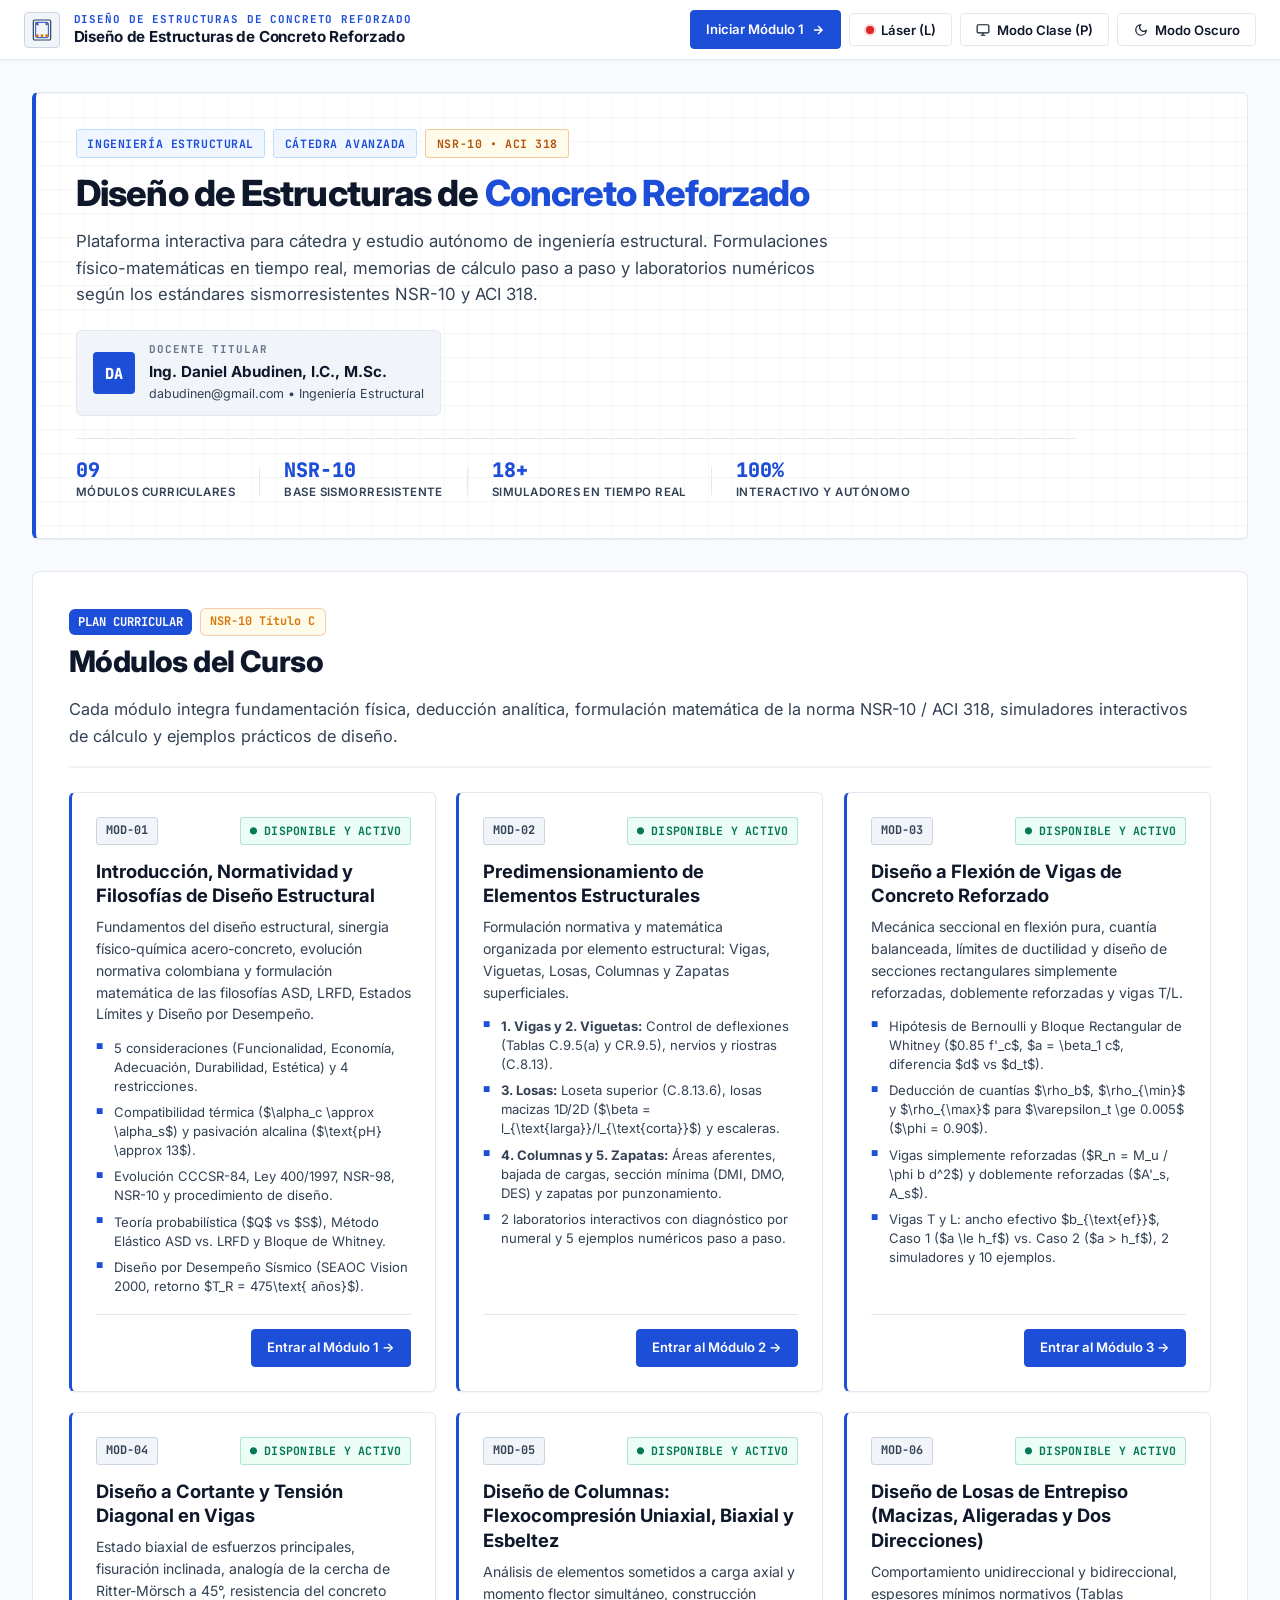
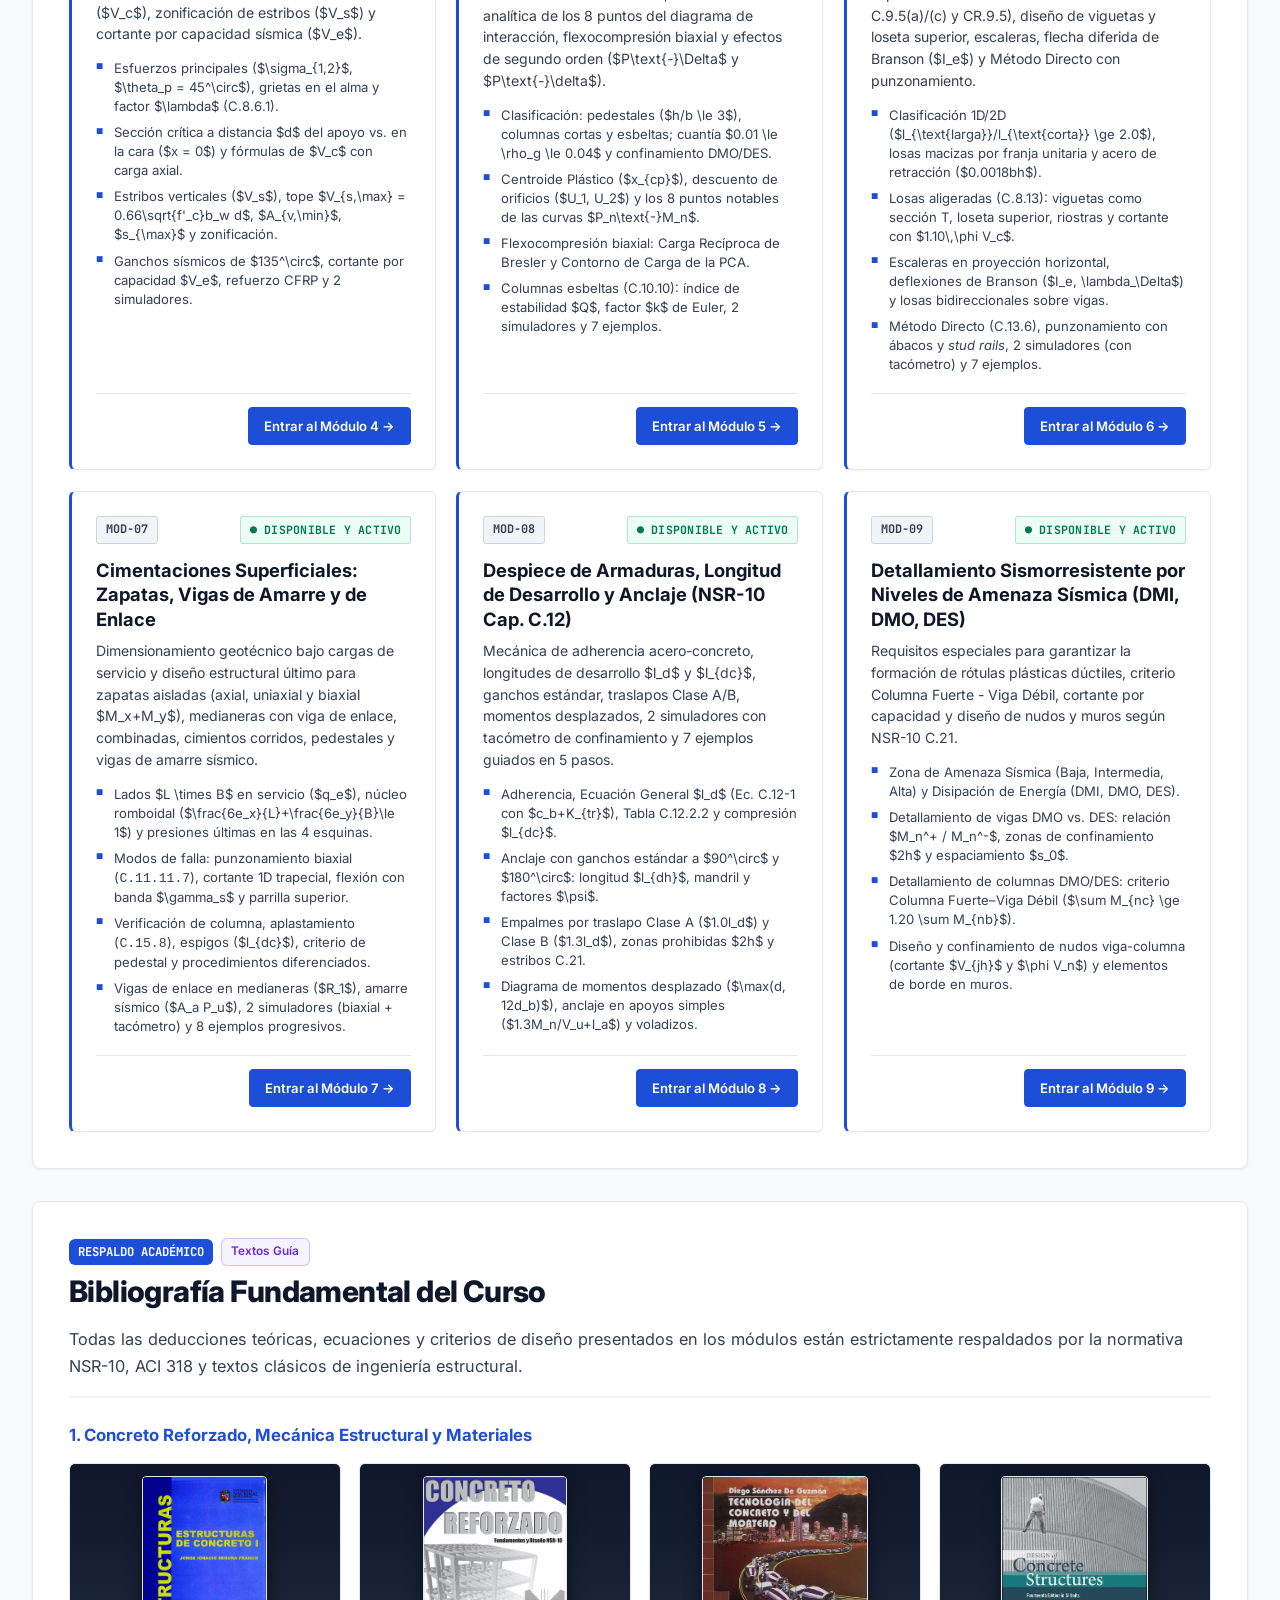
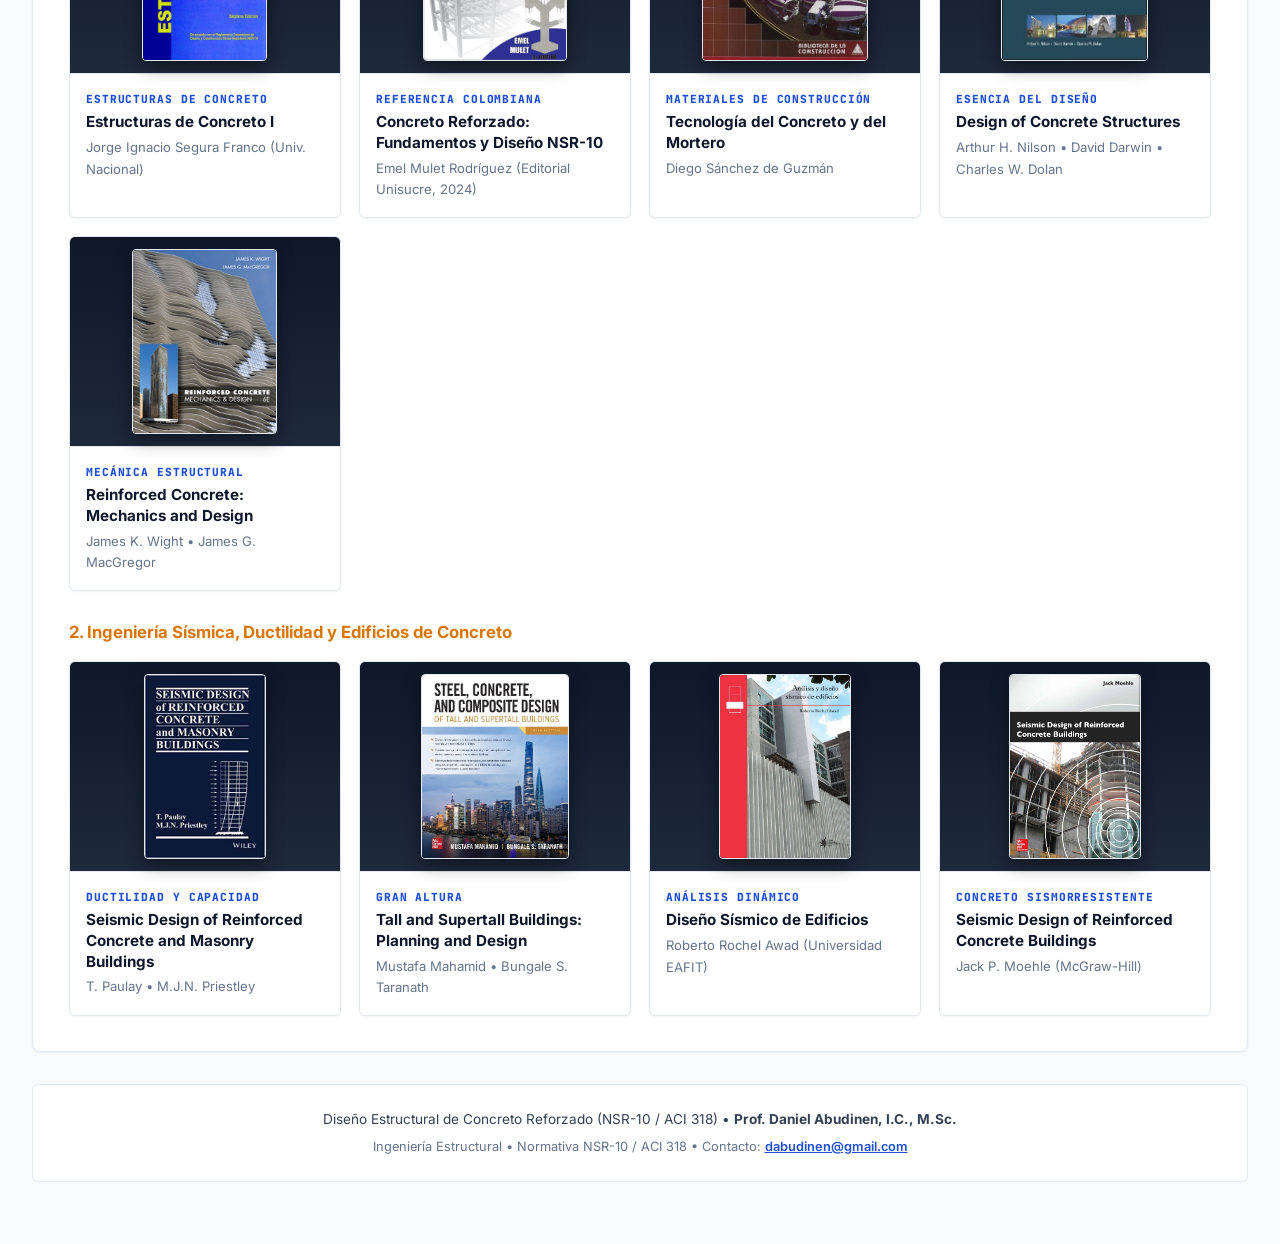
==== commit a7405b2d: "feat(mod05,mod07): guia paso a paso diagrama P-M en columnas y revision integral biaxial de zapatas " ====
--- a/index.html
+++ b/index.html
@@ -294,13 +294,13 @@
               Cimentaciones Superficiales: Zapatas, Vigas de Amarre y de Enlace
             </h3>
             <p class="module-card-desc" style="margin: 0.5rem 0 0.85rem;">
-              Dimensionamiento geotécnico bajo cargas de servicio y diseño estructural último para zapatas aisladas, excéntricas, medianeras con viga de enlace, combinadas, cimientos corridos y vigas de amarre sísmico.
-            </p>
-            <ul class="module-topics">
-              <li>Dimensionamiento en planta con $q_{\text{adm}}$ en servicio ($q_e$) y esfuerzo último $q_u$ dentro y fuera del núcleo central.</li>
-              <li>Doble verificación de cortante: punzonamiento bidireccional a $d/2$ (3 ecuaciones) y acción de viga a distancia $d$.</li>
-              <li>Flexión con banda central ($\gamma_s$), aplastamiento columna-zapata (C.15.8), espigos ($l_{dc}$) y cimientos corridos.</li>
-              <li>Vigas de enlace en medianeras ($R_1$), amarre sísmico ($A_a P_u$), 2 simuladores (con tacómetro) y 7 ejemplos.</li>
+              Dimensionamiento geotécnico bajo cargas de servicio y diseño estructural último para zapatas aisladas (axial, uniaxial y biaxial $M_x+M_y$), medianeras con viga de enlace, combinadas, cimientos corridos, pedestales y vigas de amarre sísmico.
+            </p>
+            <ul class="module-topics">
+              <li>Lados $L \times B$ en servicio ($q_e$), núcleo romboidal ($\frac{6e_x}{L}+\frac{6e_y}{B}\le 1$) y presiones últimas en las 4 esquinas.</li>
+              <li>Modos de falla: punzonamiento biaxial (<code>C.11.11.7</code>), cortante 1D trapecial, flexión con banda $\gamma_s$ y parrilla superior.</li>
+              <li>Verificación de columna, aplastamiento (<code>C.15.8</code>), espigos ($l_{dc}$), criterio de pedestal y procedimientos diferenciados.</li>
+              <li>Vigas de enlace en medianeras ($R_1$), amarre sísmico ($A_a P_u$), 2 simuladores (biaxial + tacómetro) y 8 ejemplos progresivos.</li>
             </ul>
           </div>
           <div class="module-card-footer">
--- a/assets/css/styles.css
+++ b/assets/css/styles.css
@@ -6505,3 +6505,171 @@
   margin: 0 auto;
 }
 
+/* ==========================================================================
+   INPUT BOXES PARA ENTRADA DE SOLICITACIONES EN SIMULADOR 4.1
+   ========================================================================== */
+.sim-input-box-wrap {
+  display: inline-flex;
+  align-items: center;
+  gap: 0.35rem;
+}
+
+.sim-num-input {
+  width: 84px;
+  height: 28px;
+  padding: 0.15rem 0.45rem;
+  font-family: var(--font-mono, 'JetBrains Mono', monospace);
+  font-size: 0.82rem;
+  font-weight: 700;
+  text-align: right;
+  color: #0284C7;
+  background: #FFFFFF;
+  border: 1.5px solid #CBD5E1;
+  border-radius: var(--radius-sm, 6px);
+  outline: none;
+  transition: border-color 0.18s ease, box-shadow 0.18s ease, background 0.18s ease;
+  box-sizing: border-box;
+}
+
+.sim-num-input:hover {
+  border-color: #0284C7;
+}
+
+.sim-num-input:focus {
+  border-color: #0284C7;
+  box-shadow: 0 0 0 2.5px rgba(2, 132, 199, 0.22);
+  background: #FFFFFF;
+}
+
+html[data-theme="dark"] .sim-num-input {
+  background: #1E293B;
+  border-color: #334155;
+  color: #38BDF8;
+}
+
+html[data-theme="dark"] .sim-num-input:hover {
+  border-color: #38BDF8;
+}
+
+html[data-theme="dark"] .sim-num-input:focus {
+  border-color: #38BDF8;
+  box-shadow: 0 0 0 2.5px rgba(56, 189, 248, 0.25);
+  background: #1E293B;
+}
+
+.sim-num-input-amber {
+  border-color: #FCD34D !important;
+  color: #B45309 !important;
+}
+
+.sim-num-input-amber:hover,
+.sim-num-input-amber:focus {
+  border-color: #D97706 !important;
+  box-shadow: 0 0 0 2.5px rgba(217, 119, 6, 0.22) !important;
+}
+
+html[data-theme="dark"] .sim-num-input-amber {
+  background: #1E293B !important;
+  border-color: #78350F !important;
+  color: #FBBF24 !important;
+}
+
+html[data-theme="dark"] .sim-num-input-amber:hover,
+html[data-theme="dark"] .sim-num-input-amber:focus {
+  border-color: #F59E0B !important;
+  box-shadow: 0 0 0 2.5px rgba(245, 158, 11, 0.25) !important;
+}
+
+.sim-input-unit {
+  font-size: 0.76rem;
+  font-weight: 700;
+  color: var(--text-muted, #64748B);
+  font-family: var(--font-mono, 'JetBrains Mono', monospace);
+}
+
+/* ==========================================================================
+   ATLAS VISUAL DE LOS 8 PUNTOS NOTABLES DEL DIAGRAMA P-M (MÓDULO 5)
+   ========================================================================== */
+.pm-points-atlas-grid {
+  display: grid;
+  grid-template-columns: repeat(4, minmax(0, 1fr));
+  gap: 0.75rem;
+  margin: 0.75rem 0 0.5rem;
+}
+
+.pm-point-card {
+  background: #FFFFFF;
+  border: 1px solid #CBD5E1;
+  border-radius: 10px;
+  overflow: hidden;
+  display: flex;
+  flex-direction: column;
+  box-shadow: 0 1px 3px rgba(15, 23, 42, 0.06);
+  transition: transform 0.16s ease, box-shadow 0.16s ease, border-color 0.16s ease;
+}
+
+.pm-point-card:hover {
+  transform: translateY(-2px);
+  box-shadow: 0 6px 16px rgba(15, 23, 42, 0.10);
+  border-color: #94A3B8;
+}
+
+.pm-point-card-header {
+  display: flex;
+  align-items: center;
+  justify-content: space-between;
+  gap: 0.35rem;
+  padding: 0.42rem 0.6rem;
+  background: #F8FAFC;
+  border-bottom: 1px solid #E2E8F0;
+  font-size: 0.75rem;
+  font-weight: 800;
+  color: #0F172A;
+}
+
+.pm-point-badge {
+  font-family: var(--font-mono, 'JetBrains Mono', monospace);
+  font-size: 0.67rem;
+  font-weight: 800;
+  padding: 0.12rem 0.42rem;
+  border-radius: 999px;
+  white-space: nowrap;
+}
+
+.pm-point-card svg {
+  display: block;
+  width: 100%;
+  height: auto;
+  background: #FFFFFF;
+}
+
+.pm-point-card-footer {
+  padding: 0.4rem 0.55rem;
+  background: #F8FAFC;
+  border-top: 1px solid #E2E8F0;
+  font-size: 0.71rem;
+  line-height: 1.38;
+  color: #334155;
+  text-align: center;
+}
+
+.pm-point-card-footer strong {
+  color: #0F172A;
+}
+
+html[data-theme="dark"] .pm-point-card {
+  border-color: #334155;
+  box-shadow: 0 2px 8px rgba(0, 0, 0, 0.25);
+}
+
+@media (max-width: 1080px) {
+  .pm-points-atlas-grid {
+    grid-template-columns: repeat(2, minmax(0, 1fr));
+  }
+}
+
+@media (max-width: 560px) {
+  .pm-points-atlas-grid {
+    grid-template-columns: 1fr;
+  }
+}
